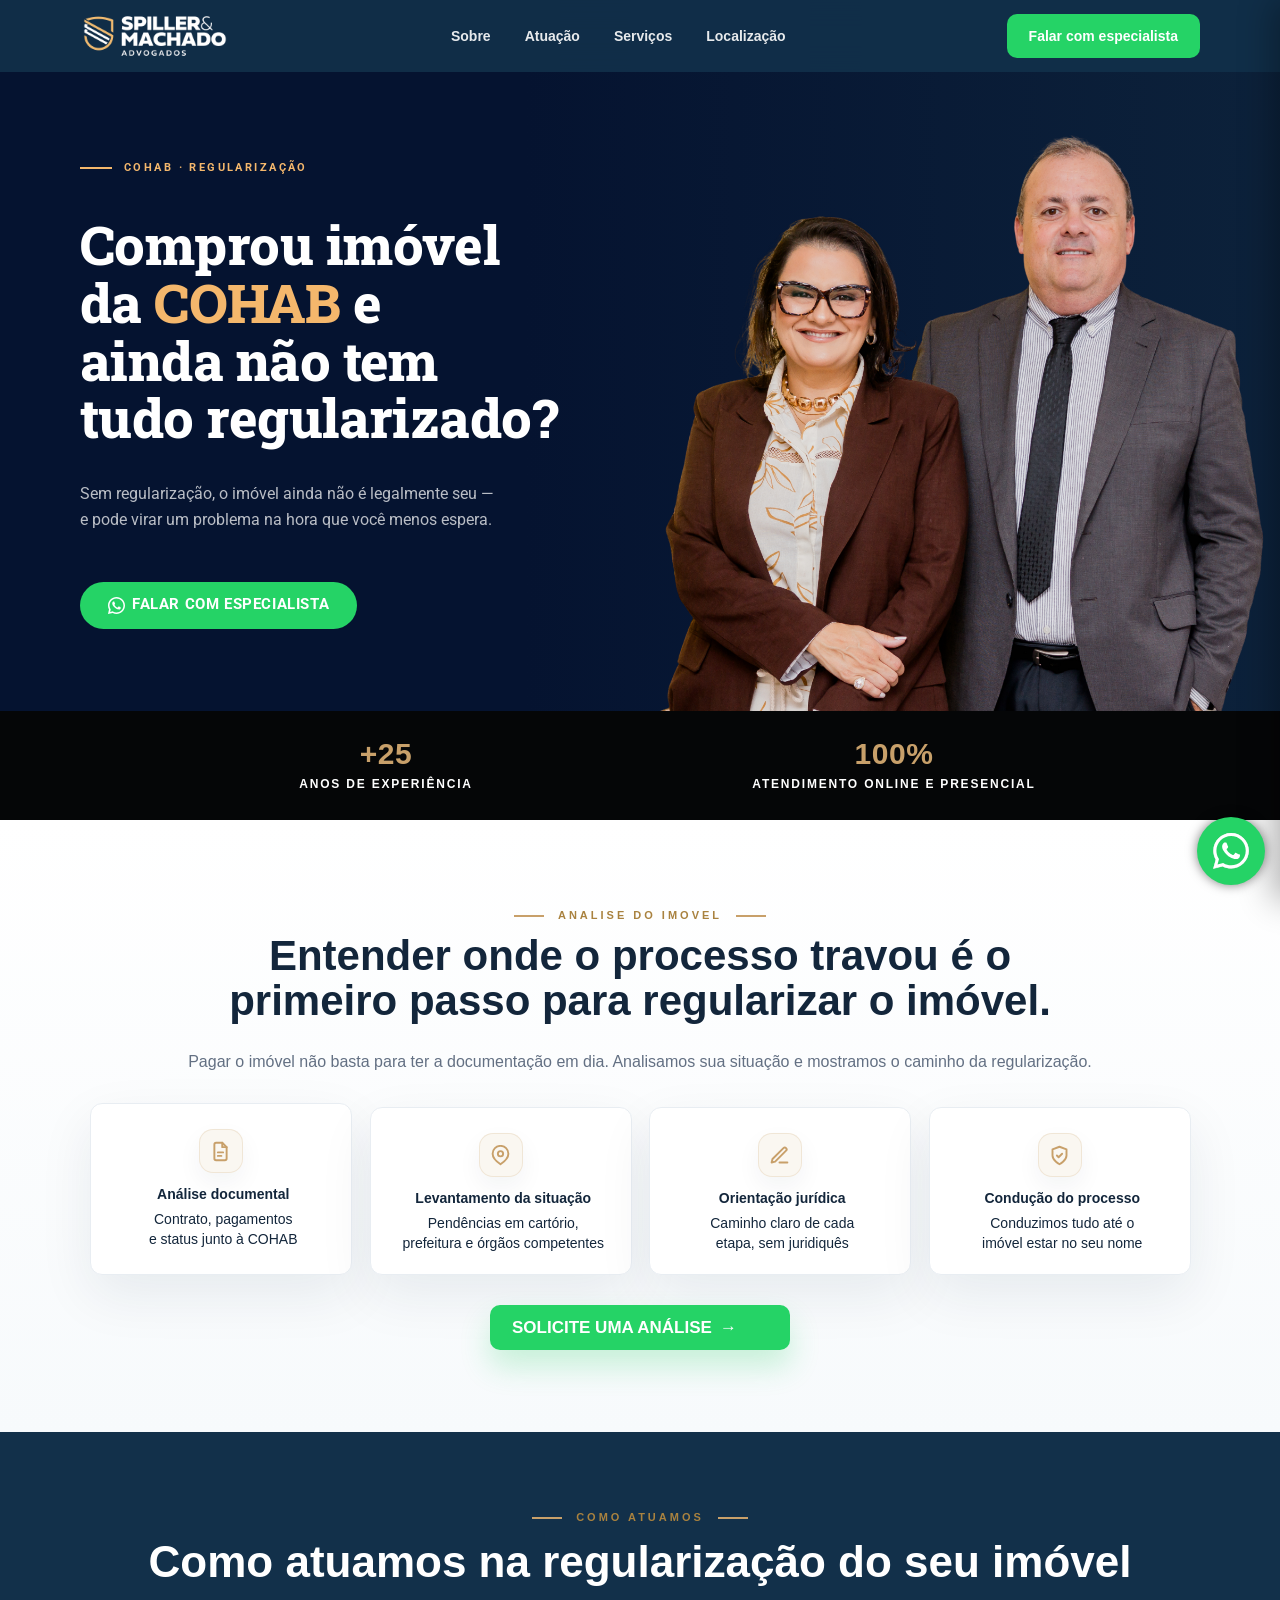
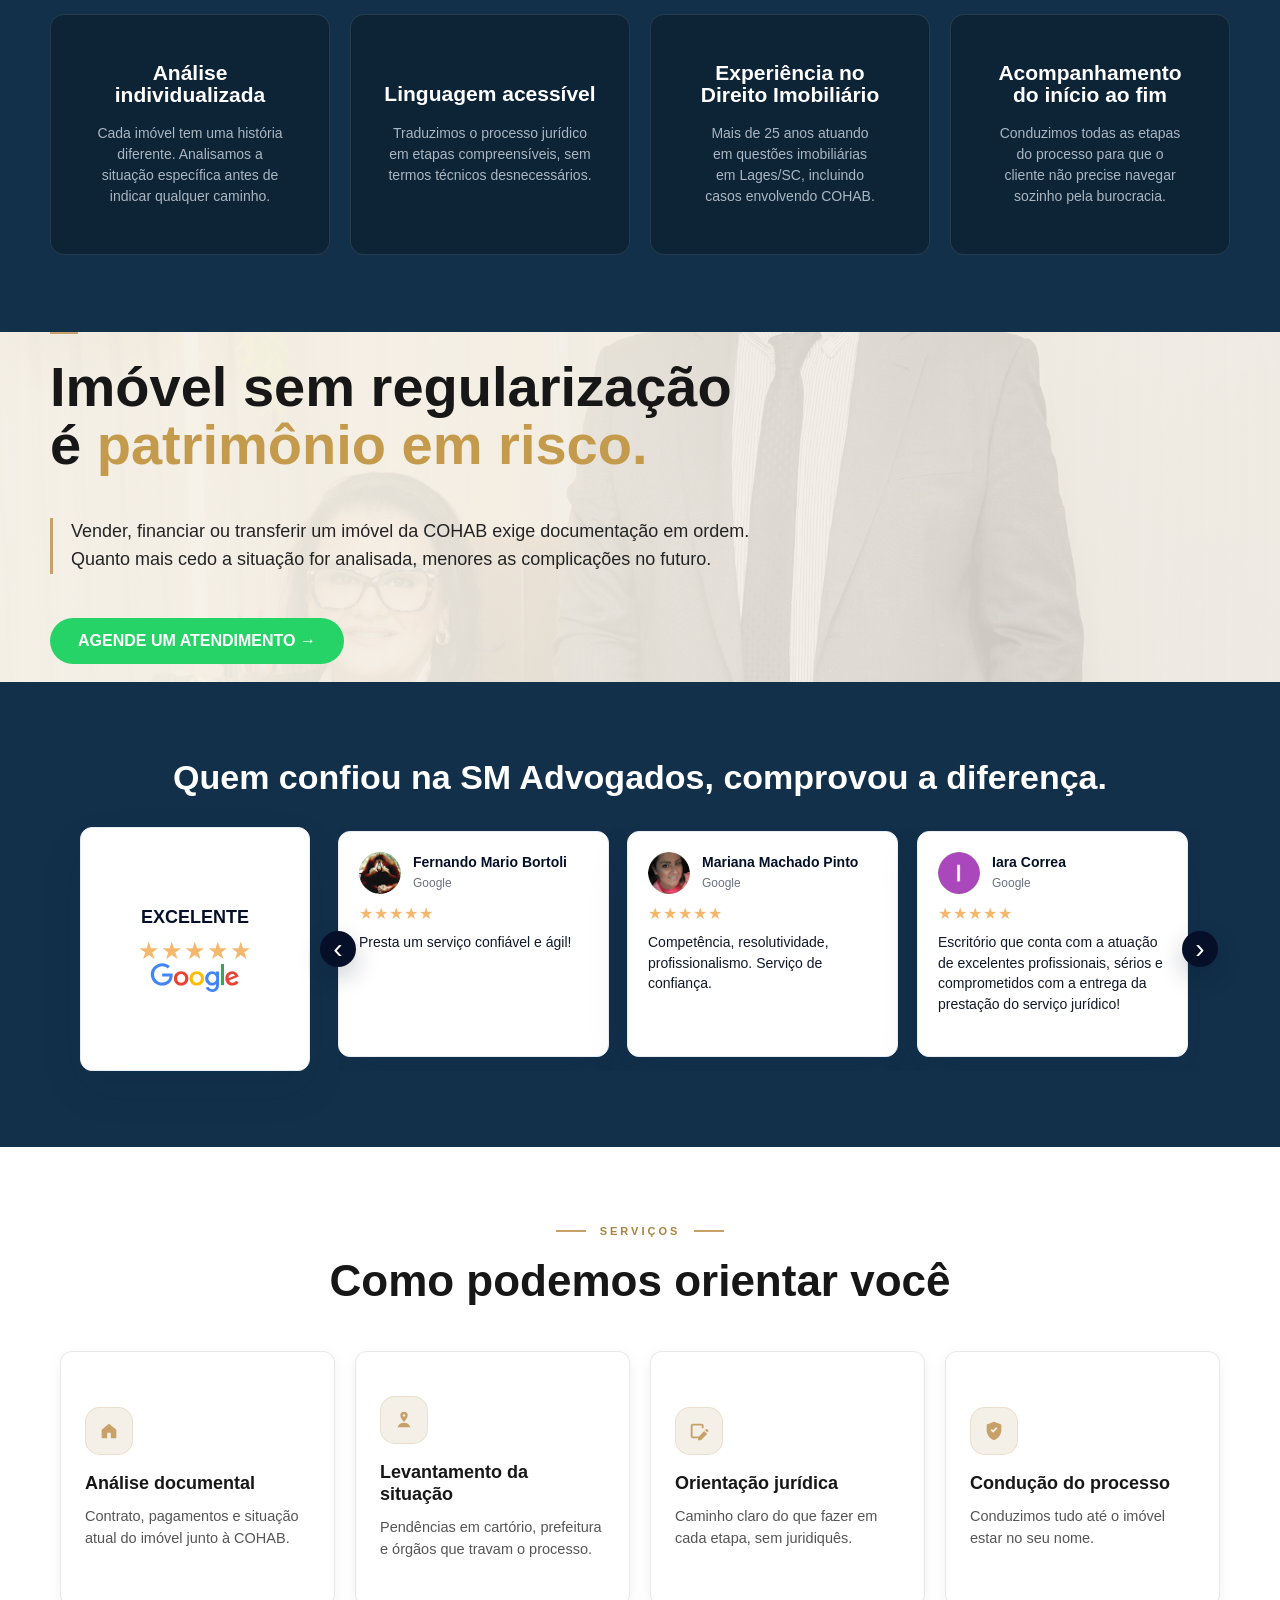
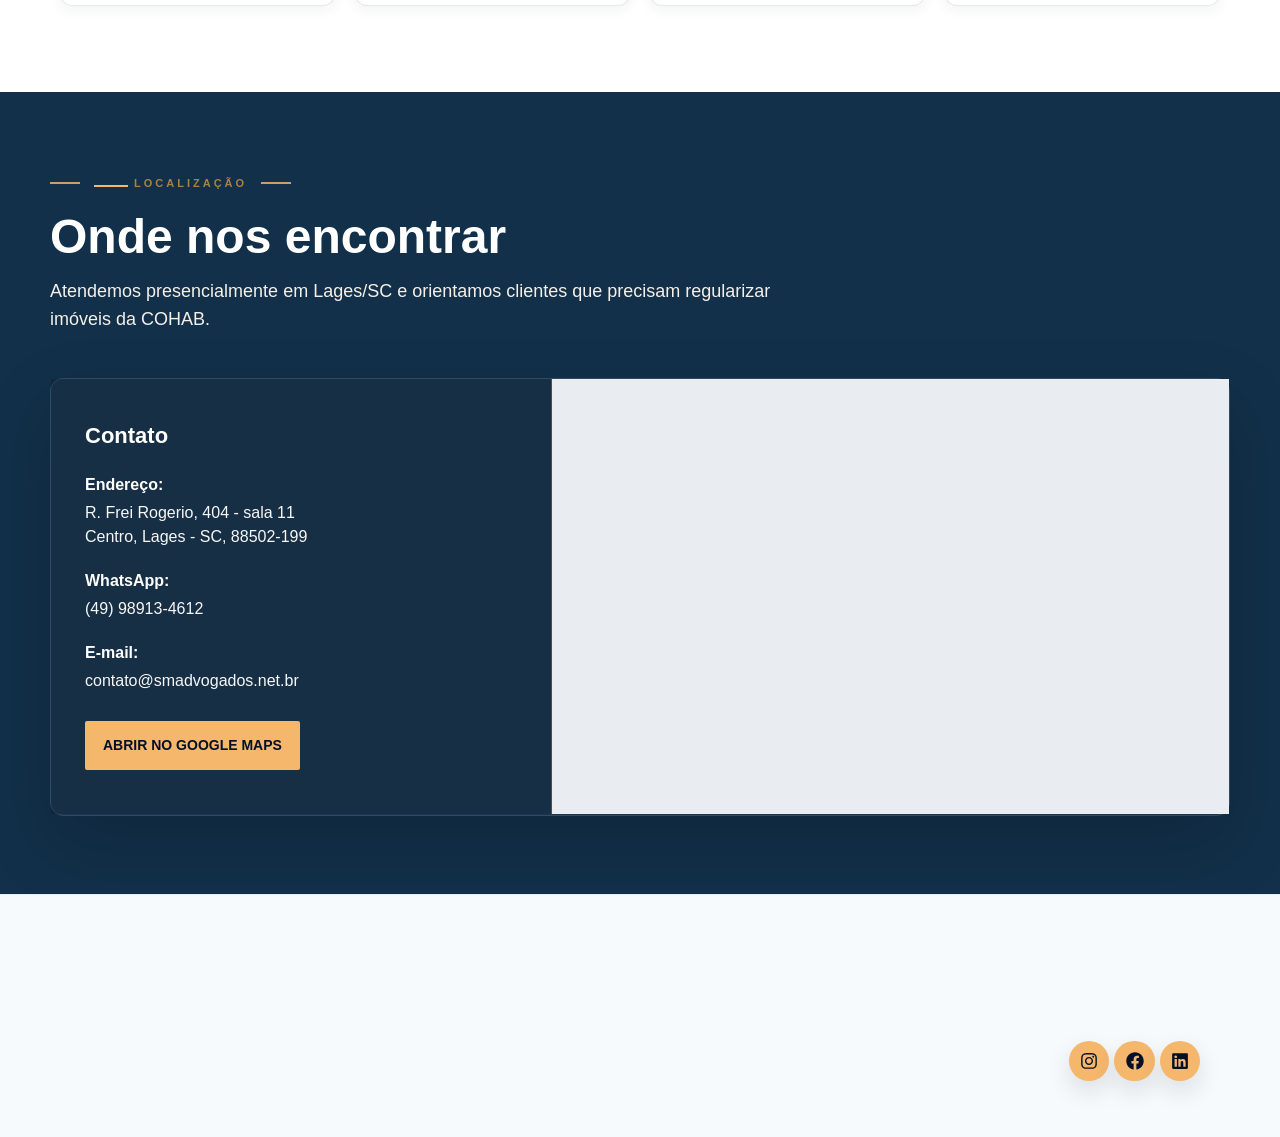
==== index.html @ 348b2fa2 "feat: logo Google oficial multicolorido SVG" ====
﻿<!DOCTYPE html>
<!-- saved from url=(0030)https://lp.smadvogados.net.br/ -->
<html lang="pt-BR"><head><meta http-equiv="Content-Type" content="text/html; charset=UTF-8"><title>Spiller &amp; Machado – Advogados</title><meta name="robots" content="max-image-preview:large"><link rel="alternate" type="application/rss+xml" title="Feed para Spiller &amp; Machado »" href="https://lp.smadvogados.net.br/feed/"><link rel="alternate" type="application/rss+xml" title="Feed de comentários para Spiller &amp; Machado »" href="https://lp.smadvogados.net.br/comments/feed/"><link rel="alternate" title="oEmbed (JSON)" type="application/json+oembed" href="https://lp.smadvogados.net.br/wp-json/oembed/1.0/embed?url=https%3A%2F%2Flp.smadvogados.net.br%2F"><link rel="alternate" title="oEmbed (XML)" type="text/xml+oembed" href="https://lp.smadvogados.net.br/wp-json/oembed/1.0/embed?url=https%3A%2F%2Flp.smadvogados.net.br%2F&amp;format=xml"><link rel="preconnect" href="https://fonts.googleapis.com"><link rel="preconnect" href="https://fonts.gstatic.com" crossorigin><link href="https://fonts.googleapis.com/css2?family=Roboto+Slab:wght@700;800&family=Roboto:wght@400;500;700&display=swap" rel="stylesheet"><link data-optimized="2" rel="stylesheet" href="./Spiller &amp; Machado – Advogados_files/79c272a21578edcb87be212ec5cf6411.css"> <script src="./Spiller &amp; Machado – Advogados_files/jquery.min.js.download" id="jquery-core-js"></script> <script data-optimized="1" src="./Spiller &amp; Machado – Advogados_files/90f82fd4cf701b19b958b03d2f4b9b0a.js.download" id="jquery-migrate-js" defer="" data-deferred="1"></script> <link rel="https://api.w.org/" href="https://lp.smadvogados.net.br/wp-json/"><link rel="alternate" title="JSON" type="application/json" href="https://lp.smadvogados.net.br/wp-json/wp/v2/pages/10"><link rel="EditURI" type="application/rsd+xml" title="RSD" href="https://lp.smadvogados.net.br/xmlrpc.php?rsd"><meta name="generator" content="WordPress 6.9.4"><link rel="canonical" href="https://lp.smadvogados.net.br/"><link rel="shortlink" href="https://lp.smadvogados.net.br/"><meta name="ti-site-data" content="eyJyIjoiMTowITc6MCEzMDowIiwibyI6Imh0dHBzOlwvXC9scC5zbWFkdm9nYWRvcy5uZXQuYnJcL3dwLWFkbWluXC9hZG1pbi1hamF4LnBocD9hY3Rpb249dGlfb25saW5lX3VzZXJzX2dvb2dsZSZhbXA7cD0lMkYmYW1wO193cG5vbmNlPTI4NDQ3YTlkZDkifQ=="><meta name="generator" content="Elementor 3.33.4; features: e_font_icon_svg, additional_custom_breakpoints; settings: css_print_method-external, google_font-enabled, font_display-swap"><link rel="icon" href="https://lp.smadvogados.net.br/wp-content/uploads/2025/07/cropped-sm-icon-32x32.webp" sizes="32x32"><link rel="icon" href="https://lp.smadvogados.net.br/wp-content/uploads/2025/07/cropped-sm-icon-192x192.webp" sizes="192x192"><link rel="apple-touch-icon" href="https://lp.smadvogados.net.br/wp-content/uploads/2025/07/cropped-sm-icon-180x180.webp"><meta name="msapplication-TileImage" content="https://lp.smadvogados.net.br/wp-content/uploads/2025/07/cropped-sm-icon-270x270.webp"><meta name="viewport" content="width=device-width, initial-scale=1.0, viewport-fit=cover"><style>.vue-notification-group{display:block;position:fixed;z-index:5000}.vue-notification-wrapper{display:block;overflow:hidden;width:100%;margin:0;padding:0}.notification-title{font-weight:600}.vue-notification-template{display:block;box-sizing:border-box;background:#fff;text-align:left}.vue-notification{display:block;box-sizing:border-box;text-align:left;font-size:12px;padding:10px;margin:0 5px 5px;color:#fff;background:#44a4fc;border-left:5px solid #187FE7}.vue-notification.warn{background:#ffb648;border-left-color:#f48a06}.vue-notification.error{background:#e54d42;border-left-color:#b82e24}.vue-notification.success{background:#68cd86;border-left-color:#42a85f}.vn-fade-enter-active,.vn-fade-leave-active,.vn-fade-move{transition:all .5s}.vn-fade-enter-from,.vn-fade-leave-to{opacity:0}
/* Checklist mobile: checks mais visiveis */
@media(max-width:767px){
  .elementor-10 .elementor-element.elementor-element-1bca0c44 .elementor-icon-list-item{
    display:grid!important;
    grid-template-columns:16px minmax(0,1fr)!important;
    column-gap:8px!important;
    align-items:start!important;
  }
  .elementor-10 .elementor-element.elementor-element-1bca0c44 .elementor-icon-list-icon{
    width:16px!important;
    min-width:16px!important;
    height:16px!important;
    display:flex!important;
    align-items:center!important;
    justify-content:center!important;
    margin-top:3px!important;
  }
  .elementor-10 .elementor-element.elementor-element-1bca0c44 .elementor-icon-list-icon svg{
    width:11px!important;
    height:11px!important;
    display:block!important;
  }
  .elementor-10 .elementor-element.elementor-element-1bca0c44 .elementor-icon-list-icon svg path{
    fill:#16a34a!important;
  }
}

/* Secao Como Atuamos: cards maiores e posicionamento como referencia */
.elementor-10 .elementor-element.elementor-element-20839d76{
  --padding-top:52px!important;
  --padding-bottom:54px!important;
  min-height:500px!important;
  display:flex!important;
  align-items:flex-start!important;
}
.elementor-10 .elementor-element.elementor-element-20839d76>.e-con-inner{
  justify-content:flex-start!important;
  gap:0!important;
}
.elementor-10 .elementor-element.elementor-element-34e93d34{
  margin-bottom:26px!important;
}
.elementor-10 .elementor-element.elementor-element-c2232fa{
  max-width:1100px!important;
  margin:0 auto!important;
  gap:20px!important;
}
.elementor-10 .elementor-element.elementor-element-471d37b8,
.elementor-10 .elementor-element.elementor-element-1da6be26,
.elementor-10 .elementor-element.elementor-element-6b20502f,
.elementor-10 .elementor-element.elementor-element-733f4a59{
  min-height:164px!important;
  padding:24px 22px!important;
  border-radius:10px!important;
}
.elementor-10 .elementor-element.elementor-element-57ac7c7e .elementor-icon-box-title,
.elementor-10 .elementor-element.elementor-element-7838a558 .elementor-icon-box-title,
.elementor-10 .elementor-element.elementor-element-6ebc96fb .elementor-icon-box-title,
.elementor-10 .elementor-element.elementor-element-afe0d2c .elementor-icon-box-title{
  font-size:20px!important;
  line-height:1.08!important;
  margin-bottom:12px!important;
}
.elementor-10 .elementor-element.elementor-element-57ac7c7e .elementor-icon-box-description,
.elementor-10 .elementor-element.elementor-element-7838a558 .elementor-icon-box-description,
.elementor-10 .elementor-element.elementor-element-6ebc96fb .elementor-icon-box-description,
.elementor-10 .elementor-element.elementor-element-afe0d2c .elementor-icon-box-description{
  font-size:13px!important;
  line-height:1.45!important;
}
@media(max-width:767px){
  .elementor-10 .elementor-element.elementor-element-20839d76{
    --padding-top:42px!important;
    --padding-bottom:46px!important;
    min-height:auto!important;
  }
  .elementor-10 .elementor-element.elementor-element-34e93d34{
    margin-bottom:20px!important;
  }
  .elementor-10 .elementor-element.elementor-element-c2232fa{
    gap:14px!important;
  }
  .elementor-10 .elementor-element.elementor-element-471d37b8,
  .elementor-10 .elementor-element.elementor-element-1da6be26,
  .elementor-10 .elementor-element.elementor-element-6b20502f,
  .elementor-10 .elementor-element.elementor-element-733f4a59{
    min-height:150px!important;
    padding:24px 20px!important;
  }
}

/* Como Atuamos: proporcao fiel a referencia */
@media(min-width:1025px){
  .elementor-10 .elementor-element.elementor-element-20839d76{
    background:#12304a!important;
    min-height:535px!important;
    height:535px!important;
    --padding-top:84px!important;
    --padding-bottom:78px!important;
    --padding-left:20px!important;
    --padding-right:20px!important;
    display:flex!important;
    align-items:flex-start!important;
    justify-content:center!important;
    overflow:hidden!important;
  }
  .elementor-10 .elementor-element.elementor-element-20839d76>.e-con-inner{
    width:100%!important;
    max-width:1180px!important;
    height:auto!important;
    margin:0 auto!important;
    padding:0!important;
    display:flex!important;
    flex-direction:column!important;
    align-items:stretch!important;
    justify-content:flex-start!important;
    gap:0!important;
  }
  .elementor-10 .elementor-element.elementor-element-34e93d34{
    width:100%!important;
    margin:0 0 42px!important;
    padding:0!important;
    text-align:left!important;
  }
  .elementor-10 .elementor-element.elementor-element-34e93d34:before{
    content:""!important;
    display:none!important;
  }
  .elementor-10 .elementor-element.elementor-element-34e93d34 .elementor-heading-title:before{
    content:"";
    display:inline-block;
    width:28px;
    height:2px;
    margin:0 12px 4px 0;
    background:#c8a06a;
  }
  .elementor-10 .elementor-element.elementor-element-34e93d34 .elementor-heading-title:after{
    content:"COMO ATUAMOS";
    display:block;
    color:#c8a06a;
    font-size:11px;
    line-height:1;
    font-weight:900;
    letter-spacing:3px;
    text-transform:uppercase;
    margin:-74px 0 31px 40px;
  }
  .elementor-10 .elementor-element.elementor-element-34e93d34 .elementor-heading-title{
    color:#fff!important;
    font-size:44px!important;
    line-height:1.04!important;
    font-weight:900!important;
    letter-spacing:0!important;
    text-align:left!important;
    max-width:100%!important;
    margin:0!important;
    padding-top:39px!important;
  }
  .elementor-10 .elementor-element.elementor-element-2f20cb99,
  .elementor-10 .elementor-element.elementor-element-3851909c{
    width:100%!important;
    max-width:100%!important;
    margin:0!important;
    padding:0!important;
    display:block!important;
  }
  .elementor-10 .elementor-element.elementor-element-6263e608{
    display:none!important;
  }
  .elementor-10 .elementor-element.elementor-element-c2232fa{
    width:100%!important;
    max-width:1180px!important;
    margin:0!important;
    padding:0!important;
    display:grid!important;
    grid-template-columns:repeat(4,1fr)!important;
    gap:20px!important;
    align-items:stretch!important;
  }
  .elementor-10 .elementor-element.elementor-element-471d37b8,
  .elementor-10 .elementor-element.elementor-element-1da6be26,
  .elementor-10 .elementor-element.elementor-element-6b20502f,
  .elementor-10 .elementor-element.elementor-element-733f4a59{
    width:100%!important;
    min-height:241px!important;
    height:241px!important;
    padding:38px 28px!important;
    background:rgba(6,16,26,.38)!important;
    border:1px solid rgba(255,255,255,.11)!important;
    border-radius:14px!important;
    box-shadow:none!important;
    display:flex!important;
    align-items:center!important;
    justify-content:center!important;
    transition:border-color .22s ease, box-shadow .22s ease, transform .22s ease!important;
  }
  .elementor-10 .elementor-element.elementor-element-471d37b8:hover,
  .elementor-10 .elementor-element.elementor-element-1da6be26:hover,
  .elementor-10 .elementor-element.elementor-element-6b20502f:hover,
  .elementor-10 .elementor-element.elementor-element-733f4a59:hover{
    border-color:rgba(200,160,106,.72)!important;
    box-shadow:0 0 0 1px rgba(200,160,106,.22),0 22px 50px rgba(0,0,0,.18)!important;
    transform:translateY(-2px)!important;
  }
  .elementor-10 .elementor-element.elementor-element-57ac7c7e,
  .elementor-10 .elementor-element.elementor-element-7838a558,
  .elementor-10 .elementor-element.elementor-element-6ebc96fb,
  .elementor-10 .elementor-element.elementor-element-afe0d2c,
  .elementor-10 .elementor-element.elementor-element-57ac7c7e .elementor-widget-container,
  .elementor-10 .elementor-element.elementor-element-7838a558 .elementor-widget-container,
  .elementor-10 .elementor-element.elementor-element-6ebc96fb .elementor-widget-container,
  .elementor-10 .elementor-element.elementor-element-afe0d2c .elementor-widget-container,
  .elementor-10 .elementor-element.elementor-element-57ac7c7e .elementor-icon-box-wrapper,
  .elementor-10 .elementor-element.elementor-element-7838a558 .elementor-icon-box-wrapper,
  .elementor-10 .elementor-element.elementor-element-6ebc96fb .elementor-icon-box-wrapper,
  .elementor-10 .elementor-element.elementor-element-afe0d2c .elementor-icon-box-wrapper{
    height:100%!important;
    width:100%!important;
  }
  .elementor-10 .elementor-element.elementor-element-57ac7c7e .elementor-icon-box-content,
  .elementor-10 .elementor-element.elementor-element-7838a558 .elementor-icon-box-content,
  .elementor-10 .elementor-element.elementor-element-6ebc96fb .elementor-icon-box-content,
  .elementor-10 .elementor-element.elementor-element-afe0d2c .elementor-icon-box-content{
    height:100%!important;
    display:flex!important;
    flex-direction:column!important;
    justify-content:center!important;
    text-align:center!important;
  }
  .elementor-10 .elementor-element.elementor-element-57ac7c7e .elementor-icon-box-title,
  .elementor-10 .elementor-element.elementor-element-7838a558 .elementor-icon-box-title,
  .elementor-10 .elementor-element.elementor-element-6ebc96fb .elementor-icon-box-title,
  .elementor-10 .elementor-element.elementor-element-afe0d2c .elementor-icon-box-title{
    color:#fff!important;
    font-size:21px!important;
    line-height:1.06!important;
    font-weight:900!important;
    margin:0 0 17px!important;
  }
  .elementor-10 .elementor-element.elementor-element-57ac7c7e .elementor-icon-box-description,
  .elementor-10 .elementor-element.elementor-element-7838a558 .elementor-icon-box-description,
  .elementor-10 .elementor-element.elementor-element-6ebc96fb .elementor-icon-box-description,
  .elementor-10 .elementor-element.elementor-element-afe0d2c .elementor-icon-box-description{
    color:rgba(232,240,248,.72)!important;
    font-size:14px!important;
    line-height:1.5!important;
    margin:0!important;
  }
}
@media(max-width:1024px){
  .elementor-10 .elementor-element.elementor-element-20839d76{
    background:#12304a!important;
  }
  .elementor-10 .elementor-element.elementor-element-34e93d34 .elementor-heading-title{
    color:#fff!important;
  }
  .elementor-10 .elementor-element.elementor-element-471d37b8,
  .elementor-10 .elementor-element.elementor-element-1da6be26,
  .elementor-10 .elementor-element.elementor-element-6b20502f,
  .elementor-10 .elementor-element.elementor-element-733f4a59{
    background:rgba(255,255,255,.96)!important;
  }
}

/* Como Atuamos: bloco centralizado e cards escuros em todas as versoes */
.elementor-10 .elementor-element.elementor-element-20839d76{
  background:#12304a!important;
  display:flex!important;
  align-items:center!important;
  justify-content:center!important;
}
.elementor-10 .elementor-element.elementor-element-20839d76>.e-con-inner{
  align-items:center!important;
  justify-content:center!important;
  text-align:center!important;
}
.elementor-10 .elementor-element.elementor-element-34e93d34{
  width:100%!important;
  max-width:1180px!important;
  margin-left:auto!important;
  margin-right:auto!important;
  text-align:center!important;
}
.elementor-10 .elementor-element.elementor-element-34e93d34:before{
  content:"COMO ATUAMOS"!important;
  display:block!important;
  color:#c8a06a!important;
  font-size:11px!important;
  line-height:1!important;
  font-weight:900!important;
  letter-spacing:3px!important;
  text-transform:uppercase!important;
  text-align:center!important;
  margin:0 0 16px!important;
}
.elementor-10 .elementor-element.elementor-element-34e93d34 .elementor-heading-title{
  color:#fff!important;
  text-align:center!important;
  margin:0 auto!important;
  padding-top:0!important;
}
.elementor-10 .elementor-element.elementor-element-34e93d34 .elementor-heading-title:before,
.elementor-10 .elementor-element.elementor-element-34e93d34 .elementor-heading-title:after{
  content:none!important;
  display:none!important;
}
.elementor-10 .elementor-element.elementor-element-c2232fa{
  margin-left:auto!important;
  margin-right:auto!important;
  justify-content:center!important;
}
.elementor-10 .elementor-element.elementor-element-471d37b8,
.elementor-10 .elementor-element.elementor-element-1da6be26,
.elementor-10 .elementor-element.elementor-element-6b20502f,
.elementor-10 .elementor-element.elementor-element-733f4a59{
  background:rgba(6,16,26,.38)!important;
  border:1px solid rgba(255,255,255,.11)!important;
  box-shadow:none!important;
}
.elementor-10 .elementor-element.elementor-element-57ac7c7e .elementor-icon-box-title,
.elementor-10 .elementor-element.elementor-element-7838a558 .elementor-icon-box-title,
.elementor-10 .elementor-element.elementor-element-6ebc96fb .elementor-icon-box-title,
.elementor-10 .elementor-element.elementor-element-afe0d2c .elementor-icon-box-title{
  color:#fff!important;
}
.elementor-10 .elementor-element.elementor-element-57ac7c7e .elementor-icon-box-description,
.elementor-10 .elementor-element.elementor-element-7838a558 .elementor-icon-box-description,
.elementor-10 .elementor-element.elementor-element-6ebc96fb .elementor-icon-box-description,
.elementor-10 .elementor-element.elementor-element-afe0d2c .elementor-icon-box-description{
  color:rgba(232,240,248,.72)!important;
}
@media(min-width:1025px){
  .elementor-10 .elementor-element.elementor-element-20839d76{
    height:535px!important;
    min-height:535px!important;
    --padding-top:0!important;
    --padding-bottom:0!important;
  }
  .elementor-10 .elementor-element.elementor-element-34e93d34{
    margin-bottom:30px!important;
  }
}
@media(max-width:1024px){
  .elementor-10 .elementor-element.elementor-element-20839d76{
    --padding-top:54px!important;
    --padding-bottom:58px!important;
  }
  .elementor-10 .elementor-element.elementor-element-34e93d34{
    margin-bottom:24px!important;
  }
  .elementor-10 .elementor-element.elementor-element-471d37b8,
  .elementor-10 .elementor-element.elementor-element-1da6be26,
  .elementor-10 .elementor-element.elementor-element-6b20502f,
  .elementor-10 .elementor-element.elementor-element-733f4a59{
    background:rgba(6,16,26,.38)!important;
    border:1px solid rgba(255,255,255,.11)!important;
  }
}
@media(max-width:767px){
  .elementor-10 .elementor-element.elementor-element-20839d76{
    --padding-top:44px!important;
    --padding-bottom:48px!important;
  }
  .elementor-10 .elementor-element.elementor-element-34e93d34 .elementor-heading-title{
    font-size:27px!important;
    line-height:1.12!important;
  }
}

/* Como Atuamos: centralizacao vertical real do grupo */
@media(min-width:1025px){
  .elementor-10 .elementor-element.elementor-element-20839d76{
    height:535px!important;
    min-height:535px!important;
    --padding-top:0!important;
    --padding-bottom:0!important;
    padding-top:0!important;
    padding-bottom:0!important;
    display:flex!important;
    align-items:center!important;
    justify-content:center!important;
  }
  .elementor-10 .elementor-element.elementor-element-20839d76>.e-con-inner{
    height:100%!important;
    min-height:535px!important;
    display:flex!important;
    flex-direction:column!important;
    align-items:center!important;
    justify-content:center!important;
    gap:0!important;
    padding-top:0!important;
    padding-bottom:0!important;
    margin-top:0!important;
    margin-bottom:0!important;
  }
  .elementor-10 .elementor-element.elementor-element-34e93d34{
    margin:0 0 30px!important;
    padding:0!important;
    position:static!important;
    transform:none!important;
  }
  .elementor-10 .elementor-element.elementor-element-34e93d34:before{
    content:"COMO ATUAMOS"!important;
    display:block!important;
    margin:0 0 16px!important;
  }
  .elementor-10 .elementor-element.elementor-element-34e93d34 .elementor-heading-title{
    padding:0!important;
    margin:0!important;
    transform:none!important;
    position:static!important;
  }
  .elementor-10 .elementor-element.elementor-element-c2232fa{
    margin:0 auto!important;
    transform:none!important;
  }
}

/* Como Atuamos: descer grupo dentro da faixa azul */
@media(min-width:1025px){
  .elementor-10 .elementor-element.elementor-element-20839d76>.e-con-inner{
    transform:translateY(72px)!important;
  }
}
@media(max-width:1024px){
  .elementor-10 .elementor-element.elementor-element-20839d76>.e-con-inner{
    transform:none!important;
  }
}

/* Como Atuamos: reduzir somente o fundo azul inferior no desktop */
@media(min-width:1025px){
  .elementor-10 .elementor-element.elementor-element-20839d76{
    height:425px!important;
    min-height:425px!important;
  }
}

/* Como Atuamos: reposicionar conjunto sem alterar proporcoes */
@media(min-width:1025px){
  .elementor-10 .elementor-element.elementor-element-20839d76{
    height:425px!important;
    min-height:425px!important;
    overflow:hidden!important;
    display:flex!important;
    align-items:center!important;
    justify-content:center!important;
  }
  .elementor-10 .elementor-element.elementor-element-20839d76>.e-con-inner{
    height:auto!important;
    min-height:0!important;
    justify-content:center!important;
    transform:translateY(22px)!important;
  }
}

/* Como Atuamos: corrigir corte e descer conjunto inteiro */
@media(min-width:1025px){
  .elementor-10 .elementor-element.elementor-element-20839d76{
    height:500px!important;
    min-height:500px!important;
    --padding-top:0!important;
    --padding-bottom:0!important;
    padding-top:0!important;
    padding-bottom:0!important;
    overflow:visible!important;
    display:flex!important;
    align-items:flex-start!important;
    justify-content:center!important;
  }
  .elementor-10 .elementor-element.elementor-element-20839d76>.e-con-inner{
    height:auto!important;
    min-height:0!important;
    margin:0 auto!important;
    padding:0!important;
    display:flex!important;
    flex-direction:column!important;
    align-items:center!important;
    justify-content:flex-start!important;
    gap:0!important;
    transform:translateY(72px)!important;
  }
  .elementor-10 .elementor-element.elementor-element-34e93d34{
    margin:0 0 30px!important;
    padding:0!important;
    transform:none!important;
  }
  .elementor-10 .elementor-element.elementor-element-c2232fa{
    margin:0 auto!important;
    transform:none!important;
  }
}

/* CTA patrimonio em risco: fundo preto e copy centralizada */
.elementor-10 .elementor-element.elementor-element-42f7fbc9{
  background:#050607!important;
  background-image:none!important;
  --padding-top:64px!important;
  --padding-bottom:64px!important;
  --padding-left:20px!important;
  --padding-right:20px!important;
}
.elementor-10 .elementor-element.elementor-element-42f7fbc9>.e-con-inner{
  max-width:900px!important;
  margin:0 auto!important;
  padding:0!important;
  background:transparent!important;
  border:0!important;
  border-radius:0!important;
  box-shadow:none!important;
  display:flex!important;
  flex-direction:column!important;
  align-items:center!important;
  justify-content:center!important;
  text-align:center!important;
}
.elementor-10 .elementor-element.elementor-element-60c4c3ed,
.elementor-10 .elementor-element.elementor-element-34c5644a,
.elementor-10 .elementor-element.elementor-element-12ecc9da{
  width:100%!important;
  max-width:900px!important;
  margin-left:auto!important;
  margin-right:auto!important;
  text-align:center!important;
}
.elementor-10 .elementor-element.elementor-element-60c4c3ed .elementor-heading-title{
  color:#fff!important;
  text-align:center!important;
  margin:0 auto!important;
  max-width:760px!important;
}
.elementor-10 .elementor-element.elementor-element-34c5644a{
  color:rgba(255,255,255,.82)!important;
  text-align:center!important;
  max-width:820px!important;
  margin-top:18px!important;
}
.elementor-10 .elementor-element.elementor-element-12ecc9da{
  margin-top:22px!important;
}
@media(max-width:767px){
  .elementor-10 .elementor-element.elementor-element-42f7fbc9{
    --padding-top:48px!important;
    --padding-bottom:50px!important;
  }
}

/* CTA patrimonio em risco: remover dourado do background do Elementor */
.elementor-10 .elementor-element.elementor-element-42f7fbc9,
.elementor-10 .elementor-element.elementor-element-42f7fbc9:not(.elementor-motion-effects-element-type-background),
.elementor-10 .elementor-element.elementor-element-42f7fbc9>.elementor-motion-effects-container>.elementor-motion-effects-layer,
.elementor-10 .elementor-element.elementor-element-42f7fbc9::before,
.elementor-10 .elementor-element.elementor-element-42f7fbc9::after{
  background:#050607!important;
  background-color:#050607!important;
  background-image:none!important;
}
.elementor-10 .elementor-element.elementor-element-42f7fbc9 .elementor-background-overlay{
  background:#050607!important;
  background-color:#050607!important;
  background-image:none!important;
  opacity:1!important;
}

/* CTA patrimonio em risco: modelo claro com imagem de fundo */
.elementor-10 .elementor-element.elementor-element-42f7fbc9,
.elementor-10 .elementor-element.elementor-element-42f7fbc9:not(.elementor-motion-effects-element-type-background),
.elementor-10 .elementor-element.elementor-element-42f7fbc9>.elementor-motion-effects-container>.elementor-motion-effects-layer{
  position:relative!important;
  overflow:hidden!important;
  background:
    linear-gradient(90deg,rgba(246,242,233,.96) 0%,rgba(246,242,233,.90) 48%,rgba(246,242,233,.78) 100%),
    url('./Spiller & Machado – Advogados_files/ss-2.jpg') center 43%/cover no-repeat!important;
  background-color:#f6f2e9!important;
  --padding-top:86px!important;
  --padding-bottom:82px!important;
  --padding-left:20px!important;
  --padding-right:20px!important;
}
.elementor-10 .elementor-element.elementor-element-42f7fbc9::before,
.elementor-10 .elementor-element.elementor-element-42f7fbc9::after,
.elementor-10 .elementor-element.elementor-element-42f7fbc9 .elementor-background-overlay{
  content:""!important;
  display:none!important;
  background:transparent!important;
  opacity:0!important;
}
.elementor-10 .elementor-element.elementor-element-42f7fbc9>.e-con-inner{
  max-width:1180px!important;
  margin:0 auto!important;
  padding:0!important;
  background:transparent!important;
  border:0!important;
  border-radius:0!important;
  box-shadow:none!important;
  display:flex!important;
  flex-direction:column!important;
  align-items:flex-start!important;
  justify-content:center!important;
  text-align:left!important;
}
.elementor-10 .elementor-element.elementor-element-60c4c3ed,
.elementor-10 .elementor-element.elementor-element-34c5644a,
.elementor-10 .elementor-element.elementor-element-12ecc9da{
  width:100%!important;
  max-width:720px!important;
  margin-left:0!important;
  margin-right:0!important;
  text-align:left!important;
}
.elementor-10 .elementor-element.elementor-element-60c4c3ed:before{
  content:"";
  display:inline-block;
  width:28px;
  height:2px;
  margin:0 12px 4px 0;
  background:#c8a06a;
}
.elementor-10 .elementor-element.elementor-element-60c4c3ed:after{
  content:"DIREITO IMOBILIÁRIO";
  display:inline-block;
  color:#a9823f;
  font-size:11px;
  line-height:1;
  font-weight:900;
  letter-spacing:3px;
  text-transform:uppercase;
  margin-bottom:24px;
}
.elementor-10 .elementor-element.elementor-element-60c4c3ed .elementor-heading-title{
  color:#171717!important;
  text-align:left!important;
  margin:0!important;
  max-width:720px!important;
  font-size:56px!important;
  line-height:1.04!important;
  font-weight:900!important;
  letter-spacing:0!important;
}
.elementor-10 .elementor-element.elementor-element-60c4c3ed .elementor-heading-title strong{
  color:#c49b4c!important;
  font-weight:900!important;
}
.elementor-10 .elementor-element.elementor-element-34c5644a{
  color:#242424!important;
  text-align:left!important;
  max-width:760px!important;
  margin-top:24px!important;
  padding-left:18px!important;
  border-left:3px solid #c8a06a!important;
  font-size:18px!important;
  line-height:1.55!important;
}
.elementor-10 .elementor-element.elementor-element-12ecc9da{
  margin-top:28px!important;
  text-align:left!important;
}
.elementor-10 .elementor-element.elementor-element-12ecc9da .elementor-button{
  background:#25d366!important;
  color:#fff!important;
  border-radius:999px!important;
  padding:15px 28px!important;
  min-width:0!important;
  width:auto!important;
  font-weight:900!important;
  box-shadow:none!important;
}
.elementor-10 .elementor-element.elementor-element-12ecc9da .elementor-button-text:after{
  content:"  →";
}
@media(max-width:767px){
  .elementor-10 .elementor-element.elementor-element-42f7fbc9,
  .elementor-10 .elementor-element.elementor-element-42f7fbc9:not(.elementor-motion-effects-element-type-background){
    background:
      linear-gradient(180deg,rgba(246,242,233,.96) 0%,rgba(246,242,233,.91) 100%),
      url('./Spiller & Machado – Advogados_files/ss-2.jpg') center center/cover no-repeat!important;
    --padding-top:56px!important;
    --padding-bottom:58px!important;
  }
  .elementor-10 .elementor-element.elementor-element-60c4c3ed .elementor-heading-title{
    font-size:34px!important;
    line-height:1.08!important;
  }
  .elementor-10 .elementor-element.elementor-element-34c5644a{
    font-size:15px!important;
    line-height:1.55!important;
  }
  .elementor-10 .elementor-element.elementor-element-12ecc9da .elementor-button{
    width:auto!important;
  }
}

/* CTA claro: alinhar botao a esquerda e afastar da borda */
.elementor-10 .elementor-element.elementor-element-12ecc9da,
.elementor-10 .elementor-element.elementor-element-12ecc9da .elementor-widget-container{
  text-align:left!important;
  align-self:flex-start!important;
  justify-content:flex-start!important;
}
.elementor-10 .elementor-element.elementor-element-12ecc9da{
  margin-top:24px!important;
  margin-left:0!important;
  margin-right:auto!important;
  margin-bottom:18px!important;
}
.elementor-10 .elementor-element.elementor-element-12ecc9da .elementor-button-wrapper{
  text-align:left!important;
  justify-content:flex-start!important;
  display:flex!important;
}
@media(max-width:767px){
  .elementor-10 .elementor-element.elementor-element-12ecc9da{
    margin-top:22px!important;
    margin-bottom:10px!important;
  }
}

/* CTA claro: remover label Direito Imobiliario */
.elementor-10 .elementor-element.elementor-element-60c4c3ed:before,
.elementor-10 .elementor-element.elementor-element-60c4c3ed:after{
  content:none!important;
  display:none!important;
}

/* CTA claro: manter apenas a linha da label, sem escrita */
.elementor-10 .elementor-element.elementor-element-60c4c3ed:before{
  content:""!important;
  display:block!important;
  width:28px!important;
  height:2px!important;
  background:#c8a06a!important;
  margin:0 0 24px!important;
}
.elementor-10 .elementor-element.elementor-element-60c4c3ed:after{
  content:none!important;
  display:none!important;
}

/* Avaliacoes: fundo azul */
.sm-reviews-section{
  background:#12304a!important;
}
.sm-reviews-section h2{
  color:#fff!important;
}
.sm-reviews-summary,
.sm-review-card{
  background:#fff!important;
}

/* Faixa preta abaixo da hero */
.sm-hero-stats{
  width:100%;
  background:#050607;
  padding:28px 20px;
  margin:0;
}
.sm-hero-stats__inner{
  max-width:980px;
  margin:0 auto;
  display:grid;
  grid-template-columns:repeat(2,minmax(0,1fr));
  gap:36px;
  align-items:center;
  justify-items:center;
  text-align:center;
}
.sm-hero-stat strong{
  display:block;
  color:#c8a06a;
  font-size:30px;
  line-height:1;
  font-weight:900;
  letter-spacing:.02em;
}
.sm-hero-stat span{
  display:block;
  color:#fff;
  font-size:12px;
  line-height:1.25;
  font-weight:900;
  letter-spacing:1.8px;
  text-transform:uppercase;
  margin-top:8px;
}
@media(max-width:767px){
  .sm-hero-stats{padding:22px 18px;}
  .sm-hero-stats__inner{gap:18px;}
  .sm-hero-stat strong{font-size:25px;}
  .sm-hero-stat span{font-size:10px;letter-spacing:1.2px;}
}

/* Secao Analise: copy horizontal, cards abaixo e botao no final */
@media(min-width:1025px){
  .elementor-10 .elementor-element.elementor-element-7d0e0481{
    --padding-top:82px!important;
    --padding-bottom:82px!important;
  }
  .elementor-10 .elementor-element.elementor-element-7d0e0481>.e-con-inner{
    max-width:1120px!important;
    align-items:stretch!important;
    gap:0!important;
  }
  .elementor-10 .elementor-element.elementor-element-4223f964{
    display:flex!important;
    flex-direction:column!important;
    align-items:stretch!important;
    gap:0!important;
    width:100%!important;
    max-width:100%!important;
  }
  .elementor-10 .elementor-element.elementor-element-3ea7e81,
  .elementor-10 .elementor-element.elementor-element-2cce1dcd,
  .elementor-10 .elementor-element.elementor-element-1bca0c44,
  .elementor-10 .elementor-element.elementor-element-38c844ac{
    grid-column:auto!important;
    grid-row:auto!important;
    width:100%!important;
    max-width:100%!important;
  }
  .elementor-10 .elementor-element.elementor-element-3ea7e81{
    margin:0 0 24px!important;
  }
  .elementor-10 .elementor-element.elementor-element-3ea7e81:before{
    margin-bottom:12px!important;
  }
  .elementor-10 .elementor-element.elementor-element-3ea7e81 .elementor-heading-title{
    max-width:1060px!important;
    font-size:42px!important;
    line-height:1.08!important;
  }
  .elementor-10 .elementor-element.elementor-element-2cce1dcd{
    max-width:1040px!important;
    margin:0 0 34px!important;
    font-size:16px!important;
    line-height:1.72!important;
  }
  .elementor-10 .elementor-element.elementor-element-1bca0c44{
    background:transparent!important;
    border:0!important;
    border-radius:0!important;
    box-shadow:none!important;
    padding:0!important;
    margin:0 0 30px!important;
  }
  .elementor-10 .elementor-element.elementor-element-1bca0c44 .elementor-icon-list-items{
    display:grid!important;
    grid-template-columns:repeat(4,minmax(0,1fr))!important;
    gap:18px!important;
  }
  .elementor-10 .elementor-element.elementor-element-1bca0c44 .elementor-icon-list-item{
    min-height:190px!important;
    padding:24px 22px!important;
    border:1px solid var(--cohab-line)!important;
    border-radius:12px!important;
    background:#fff!important;
    box-shadow:0 20px 54px rgba(15,39,63,.08)!important;
    display:grid!important;
    grid-template-columns:18px minmax(0,1fr)!important;
    column-gap:10px!important;
    align-items:start!important;
  }
  .elementor-10 .elementor-element.elementor-element-1bca0c44 .elementor-icon-list-item:last-child{
    border-bottom:1px solid var(--cohab-line)!important;
    padding-bottom:24px!important;
  }
  .elementor-10 .elementor-element.elementor-element-1bca0c44 .elementor-icon-list-icon{
    width:18px!important;
    min-width:18px!important;
    margin-top:2px!important;
  }
  .elementor-10 .elementor-element.elementor-element-1bca0c44 .elementor-icon-list-icon svg{
    width:13px!important;
    height:13px!important;
  }
  .elementor-10 .elementor-element.elementor-element-1bca0c44 .elementor-icon-list-text{
    font-size:14px!important;
    line-height:1.48!important;
  }
  .elementor-10 .elementor-element.elementor-element-38c844ac{
    margin:0!important;
    text-align:center!important;
  }
  .elementor-10 .elementor-element.elementor-element-38c844ac .elementor-button-wrapper{
    display:flex!important;
    justify-content:center!important;
  }
  .elementor-10 .elementor-element.elementor-element-38c844ac .elementor-button{
    width:auto!important;
    min-width:300px!important;
  }
}
@media(max-width:1024px){
  .elementor-10 .elementor-element.elementor-element-1bca0c44{
    background:transparent!important;
    border:0!important;
    box-shadow:none!important;
    padding:0!important;
  }
  .elementor-10 .elementor-element.elementor-element-1bca0c44 .elementor-icon-list-items{
    display:grid!important;
    grid-template-columns:1fr!important;
    gap:12px!important;
  }
  .elementor-10 .elementor-element.elementor-element-1bca0c44 .elementor-icon-list-item{
    background:#fff!important;
    border:1px solid var(--cohab-line)!important;
    border-radius:10px!important;
    box-shadow:0 14px 36px rgba(15,39,63,.08)!important;
    padding:18px!important;
  }
}

/* Secao Analise: cards um pouco menores na vertical */
@media(min-width:1025px){
  .elementor-10 .elementor-element.elementor-element-1bca0c44 .elementor-icon-list-item{
    min-height:160px!important;
    padding:20px 20px!important;
  }
  .elementor-10 .elementor-element.elementor-element-1bca0c44 .elementor-icon-list-item:last-child{
    padding-bottom:20px!important;
  }
  .elementor-10 .elementor-element.elementor-element-2cce1dcd{
    margin-bottom:28px!important;
  }
}

/* Secao Analise: copy com a mesma largura horizontal dos cards */
@media(min-width:1025px){
  .elementor-10 .elementor-element.elementor-element-7d0e0481>.e-con-inner,
  .elementor-10 .elementor-element.elementor-element-4223f964,
  .elementor-10 .elementor-element.elementor-element-3ea7e81,
  .elementor-10 .elementor-element.elementor-element-2cce1dcd,
  .elementor-10 .elementor-element.elementor-element-1bca0c44,
  .elementor-10 .elementor-element.elementor-element-38c844ac{
    max-width:1120px!important;
    width:100%!important;
    margin-left:auto!important;
    margin-right:auto!important;
  }
  .elementor-10 .elementor-element.elementor-element-3ea7e81 .elementor-heading-title{
    max-width:1120px!important;
    width:100%!important;
  }
  .elementor-10 .elementor-element.elementor-element-2cce1dcd{
    max-width:1120px!important;
    width:100%!important;
  }
}

/* Secao Servicos no modelo da referencia */
.sm-services-section{
  background:linear-gradient(180deg,#f4ead7 0%,#decca8 100%);
  padding:76px 20px 86px;
  font-family:"Inter","Sora",Arial,sans-serif;
}
.sm-services-inner{
  max-width:1160px;
  margin:0 auto;
  text-align:center;
}
.sm-services-kicker{
  display:flex;
  align-items:center;
  justify-content:center;
  gap:14px;
  color:#a9823f;
  font-size:11px;
  font-weight:900;
  letter-spacing:3px;
  text-transform:uppercase;
  margin-bottom:18px;
}
.sm-services-kicker span{
  width:30px;
  height:2px;
  background:#c8a06a;
  display:block;
}
.sm-services-section h2{
  color:#171717;
  font-size:44px;
  line-height:1.08;
  font-weight:900;
  letter-spacing:0;
  margin:0 0 46px;
}
.sm-services-grid{
  display:grid;
  grid-template-columns:repeat(4,minmax(0,1fr));
  gap:20px;
  align-items:stretch;
}
.sm-service-card{
  background:#fff;
  border:1px solid rgba(20,30,40,.16);
  border-radius:14px;
  min-height:255px;
  padding:34px 26px 30px;
  box-shadow:0 18px 45px rgba(36,30,19,.08);
  display:flex;
  flex-direction:column;
  align-items:center;
  justify-content:center;
  text-align:center;
}
.sm-service-icon{
  width:48px;
  height:48px;
  border-radius:15px;
  background:#f5f0e7;
  border:1px solid rgba(200,160,106,.22);
  display:flex;
  align-items:center;
  justify-content:center;
  margin:0 auto 22px;
}
.sm-service-icon svg{
  width:22px;
  height:22px;
  fill:#c8a06a;
}
.sm-service-card h3{
  color:#171717;
  font-size:17px;
  line-height:1.2;
  font-weight:900;
  margin:0 0 12px;
}
.sm-service-card p{
  color:#4f4b45;
  font-size:14px;
  line-height:1.62;
  margin:0;
}
@media(max-width:1024px){
  .sm-services-grid{grid-template-columns:repeat(2,minmax(0,1fr));}
}
@media(max-width:767px){
  .sm-services-section{padding:56px 20px 62px;}
  .sm-services-section h2{font-size:30px;margin-bottom:30px;}
  .sm-services-grid{grid-template-columns:1fr;gap:16px;}
  .sm-service-card{min-height:auto;padding:28px 22px;}
}

/* Servicos: fundo branco e hover dourado nos cards */
.sm-services-section{
  background:#fff!important;
}
.sm-service-card{
  transition:border-color .22s ease, box-shadow .22s ease, transform .22s ease!important;
}
.sm-service-card:hover{
  border-color:rgba(200,160,106,.72)!important;
  box-shadow:0 0 0 1px rgba(200,160,106,.22),0 22px 50px rgba(15,39,63,.12)!important;
  transform:translateY(-2px)!important;
}

/* Secao Analise: centralizar label e copy horizontalmente */
.elementor-10 .elementor-element.elementor-element-3ea7e81,
.elementor-10 .elementor-element.elementor-element-2cce1dcd{
  text-align:center!important;
}
.elementor-10 .elementor-element.elementor-element-3ea7e81:before{
  text-align:center!important;
  margin-left:auto!important;
  margin-right:auto!important;
}
.elementor-10 .elementor-element.elementor-element-3ea7e81 .elementor-heading-title,
.elementor-10 .elementor-element.elementor-element-2cce1dcd{
  margin-left:auto!important;
  margin-right:auto!important;
}
.elementor-10 .elementor-element.elementor-element-2cce1dcd{
  max-width:980px!important;
}

/* Labels globais com riscas laterais */
.elementor-10 .elementor-element.elementor-element-3ea7e81:before,
.elementor-10 .elementor-element.elementor-element-34e93d34:before,
.sm-location-kicker{
  display:inline-block!important;
  width:auto!important;
  max-width:max-content!important;
  padding:0 44px!important;
  background:
    linear-gradient(#c8a06a,#c8a06a) left center/30px 2px no-repeat,
    linear-gradient(#c8a06a,#c8a06a) right center/30px 2px no-repeat!important;
  color:#a9823f!important;
  font-size:11px!important;
  line-height:1!important;
  font-weight:900!important;
  letter-spacing:3px!important;
  text-transform:uppercase!important;
  text-align:center!important;
  margin-left:auto!important;
  margin-right:auto!important;
}
.elementor-10 .elementor-element.elementor-element-3ea7e81,
.elementor-10 .elementor-element.elementor-element-34e93d34,
.sm-location-head{
  text-align:center!important;
}
.sm-services-kicker{
  gap:14px!important;
}
.sm-services-kicker span{
  width:30px!important;
  height:2px!important;
  background:#c8a06a!important;
}
@media(max-width:767px){
  .elementor-10 .elementor-element.elementor-element-3ea7e81:before,
  .elementor-10 .elementor-element.elementor-element-34e93d34:before,
  .sm-location-kicker{
    padding:0 34px!important;
    background:
      linear-gradient(#c8a06a,#c8a06a) left center/22px 2px no-repeat,
      linear-gradient(#c8a06a,#c8a06a) right center/22px 2px no-repeat!important;
  }
}

/* Botao da segunda secao: seta final */
.elementor-10 .elementor-element.elementor-element-38c844ac .elementor-button-text:after{
  content:" →";
  display:inline-block;
  margin-left:8px;
  font-weight:900;
}

/* Scroll Reveal */
.sm-reveal{
  opacity:0;
  transform:translateY(28px);
  transition:opacity .72s ease, transform .72s ease;
  will-change:opacity,transform;
}
.sm-reveal.sm-reveal-visible{
  opacity:1;
  transform:translateY(0);
}
.sm-reveal-delay-1{transition-delay:.08s;}
.sm-reveal-delay-2{transition-delay:.16s;}
.sm-reveal-delay-3{transition-delay:.24s;}
.sm-reveal-delay-4{transition-delay:.32s;}
@media(prefers-reduced-motion:reduce){
  .sm-reveal{
    opacity:1!important;
    transform:none!important;
    transition:none!important;
  }
}

/* Secao Analise: icones dos cards no estilo referencia */
.elementor-10 .elementor-element.elementor-element-1bca0c44 .elementor-icon-list-item{
  display:flex!important;
  flex-direction:column!important;
  align-items:flex-start!important;
  justify-content:flex-start!important;
  text-align:left!important;
}
.elementor-10 .elementor-element.elementor-element-1bca0c44 .elementor-icon-list-icon{
  width:44px!important;
  min-width:44px!important;
  height:44px!important;
  border-radius:14px!important;
  display:flex!important;
  align-items:center!important;
  justify-content:center!important;
  margin:0 0 16px!important;
  background:rgba(200,160,106,.09)!important;
  border:1px solid rgba(200,160,106,.20)!important;
  box-shadow:0 10px 24px rgba(15,39,63,.05)!important;
}
.elementor-10 .elementor-element.elementor-element-1bca0c44 .elementor-icon-list-icon svg{
  display:none!important;
}
.elementor-10 .elementor-element.elementor-element-1bca0c44 .elementor-icon-list-icon:before{
  content:"";
  width:21px;
  height:21px;
  display:block;
  background:#c8a06a;
  -webkit-mask:center/contain no-repeat;
  mask:center/contain no-repeat;
}
.elementor-10 .elementor-element.elementor-element-1bca0c44 .elementor-icon-list-item:nth-child(1) .elementor-icon-list-icon:before{
  -webkit-mask-image:url("data:image/svg+xml,%3Csvg xmlns='http://www.w3.org/2000/svg' viewBox='0 0 24 24' fill='none' stroke='black' stroke-width='2.2' stroke-linecap='round' stroke-linejoin='round'%3E%3Cpath d='M14 2H7a2 2 0 0 0-2 2v16a2 2 0 0 0 2 2h10a2 2 0 0 0 2-2V7z'/%3E%3Cpath d='M14 2v5h5'/%3E%3Cpath d='M9 13h6'/%3E%3Cpath d='M9 17h4'/%3E%3C/svg%3E");
  mask-image:url("data:image/svg+xml,%3Csvg xmlns='http://www.w3.org/2000/svg' viewBox='0 0 24 24' fill='none' stroke='black' stroke-width='2.2' stroke-linecap='round' stroke-linejoin='round'%3E%3Cpath d='M14 2H7a2 2 0 0 0-2 2v16a2 2 0 0 0 2 2h10a2 2 0 0 0 2-2V7z'/%3E%3Cpath d='M14 2v5h5'/%3E%3Cpath d='M9 13h6'/%3E%3Cpath d='M9 17h4'/%3E%3C/svg%3E");
}
.elementor-10 .elementor-element.elementor-element-1bca0c44 .elementor-icon-list-item:nth-child(2) .elementor-icon-list-icon:before{
  -webkit-mask-image:url("data:image/svg+xml,%3Csvg xmlns='http://www.w3.org/2000/svg' viewBox='0 0 24 24' fill='none' stroke='black' stroke-width='2.2' stroke-linecap='round' stroke-linejoin='round'%3E%3Cpath d='M21 10c0 6-9 12-9 12S3 16 3 10a9 9 0 1 1 18 0Z'/%3E%3Ccircle cx='12' cy='10' r='3'/%3E%3C/svg%3E");
  mask-image:url("data:image/svg+xml,%3Csvg xmlns='http://www.w3.org/2000/svg' viewBox='0 0 24 24' fill='none' stroke='black' stroke-width='2.2' stroke-linecap='round' stroke-linejoin='round'%3E%3Cpath d='M21 10c0 6-9 12-9 12S3 16 3 10a9 9 0 1 1 18 0Z'/%3E%3Ccircle cx='12' cy='10' r='3'/%3E%3C/svg%3E");
}
.elementor-10 .elementor-element.elementor-element-1bca0c44 .elementor-icon-list-item:nth-child(3) .elementor-icon-list-icon:before{
  -webkit-mask-image:url("data:image/svg+xml,%3Csvg xmlns='http://www.w3.org/2000/svg' viewBox='0 0 24 24' fill='none' stroke='black' stroke-width='2.2' stroke-linecap='round' stroke-linejoin='round'%3E%3Cpath d='M12 20h9'/%3E%3Cpath d='M16.5 3.5a2.1 2.1 0 0 1 3 3L7 19l-4 1 1-4Z'/%3E%3C/svg%3E");
  mask-image:url("data:image/svg+xml,%3Csvg xmlns='http://www.w3.org/2000/svg' viewBox='0 0 24 24' fill='none' stroke='black' stroke-width='2.2' stroke-linecap='round' stroke-linejoin='round'%3E%3Cpath d='M12 20h9'/%3E%3Cpath d='M16.5 3.5a2.1 2.1 0 0 1 3 3L7 19l-4 1 1-4Z'/%3E%3C/svg%3E");
}
.elementor-10 .elementor-element.elementor-element-1bca0c44 .elementor-icon-list-item:nth-child(4) .elementor-icon-list-icon:before{
  -webkit-mask-image:url("data:image/svg+xml,%3Csvg xmlns='http://www.w3.org/2000/svg' viewBox='0 0 24 24' fill='none' stroke='black' stroke-width='2.2' stroke-linecap='round' stroke-linejoin='round'%3E%3Cpath d='M12 22s8-4 8-10V5l-8-3-8 3v7c0 6 8 10 8 10Z'/%3E%3Cpath d='m9 12 2 2 4-4'/%3E%3C/svg%3E");
  mask-image:url("data:image/svg+xml,%3Csvg xmlns='http://www.w3.org/2000/svg' viewBox='0 0 24 24' fill='none' stroke='black' stroke-width='2.2' stroke-linecap='round' stroke-linejoin='round'%3E%3Cpath d='M12 22s8-4 8-10V5l-8-3-8 3v7c0 6 8 10 8 10Z'/%3E%3Cpath d='m9 12 2 2 4-4'/%3E%3C/svg%3E");
}
.elementor-10 .elementor-element.elementor-element-1bca0c44 .elementor-icon-list-text{
  text-align:left!important;
}
@media(max-width:767px){
  .elementor-10 .elementor-element.elementor-element-1bca0c44 .elementor-icon-list-icon{
    width:40px!important;
    min-width:40px!important;
    height:40px!important;
    border-radius:12px!important;
    margin-bottom:14px!important;
  }
}

/* Secao Analise: centralizar conteudo dos cards */
.elementor-10 .elementor-element.elementor-element-1bca0c44 .elementor-icon-list-item{
  align-items:center!important;
  text-align:center!important;
}
.elementor-10 .elementor-element.elementor-element-1bca0c44 .elementor-icon-list-icon{
  margin-left:auto!important;
  margin-right:auto!important;
}
.elementor-10 .elementor-element.elementor-element-1bca0c44 .elementor-icon-list-text{
  text-align:center!important;
  display:block!important;
  width:100%!important;
  max-width:220px!important;
  margin-left:auto!important;
  margin-right:auto!important;
}
.elementor-10 .elementor-element.elementor-element-1bca0c44 .elementor-icon-list-text strong{
  display:block!important;
  text-align:center!important;
  margin-bottom:4px!important;
}
</style><script src="./Spiller &amp; Machado – Advogados_files/wp-emoji-release.min.js.download" defer=""></script><style>.vue-notification-group{display:block;position:fixed;z-index:5000}.vue-notification-wrapper{display:block;overflow:hidden;width:100%;margin:0;padding:0}.notification-title{font-weight:600}.vue-notification-template{display:block;box-sizing:border-box;background:#fff;text-align:left}.vue-notification{display:block;box-sizing:border-box;text-align:left;font-size:12px;padding:10px;margin:0 5px 5px;color:#fff;background:#44a4fc;border-left:5px solid #187FE7}.vue-notification.warn{background:#ffb648;border-left-color:#f48a06}.vue-notification.error{background:#e54d42;border-left-color:#b82e24}.vue-notification.success{background:#68cd86;border-left-color:#42a85f}.vn-fade-enter-active,.vn-fade-leave-active,.vn-fade-move{transition:all .5s}.vn-fade-enter-from,.vn-fade-leave-to{opacity:0}
/* Checklist mobile: checks mais visiveis */
@media(max-width:767px){
  .elementor-10 .elementor-element.elementor-element-1bca0c44 .elementor-icon-list-item{
    display:grid!important;
    grid-template-columns:16px minmax(0,1fr)!important;
    column-gap:8px!important;
    align-items:start!important;
  }
  .elementor-10 .elementor-element.elementor-element-1bca0c44 .elementor-icon-list-icon{
    width:16px!important;
    min-width:16px!important;
    height:16px!important;
    display:flex!important;
    align-items:center!important;
    justify-content:center!important;
    margin-top:3px!important;
  }
  .elementor-10 .elementor-element.elementor-element-1bca0c44 .elementor-icon-list-icon svg{
    width:11px!important;
    height:11px!important;
    display:block!important;
  }
  .elementor-10 .elementor-element.elementor-element-1bca0c44 .elementor-icon-list-icon svg path{
    fill:#16a34a!important;
  }
}

/* Secao Como Atuamos: cards maiores e posicionamento como referencia */
.elementor-10 .elementor-element.elementor-element-20839d76{
  --padding-top:52px!important;
  --padding-bottom:54px!important;
  min-height:500px!important;
  display:flex!important;
  align-items:flex-start!important;
}
.elementor-10 .elementor-element.elementor-element-20839d76>.e-con-inner{
  justify-content:flex-start!important;
  gap:0!important;
}
.elementor-10 .elementor-element.elementor-element-34e93d34{
  margin-bottom:26px!important;
}
.elementor-10 .elementor-element.elementor-element-c2232fa{
  max-width:1100px!important;
  margin:0 auto!important;
  gap:20px!important;
}
.elementor-10 .elementor-element.elementor-element-471d37b8,
.elementor-10 .elementor-element.elementor-element-1da6be26,
.elementor-10 .elementor-element.elementor-element-6b20502f,
.elementor-10 .elementor-element.elementor-element-733f4a59{
  min-height:164px!important;
  padding:24px 22px!important;
  border-radius:10px!important;
}
.elementor-10 .elementor-element.elementor-element-57ac7c7e .elementor-icon-box-title,
.elementor-10 .elementor-element.elementor-element-7838a558 .elementor-icon-box-title,
.elementor-10 .elementor-element.elementor-element-6ebc96fb .elementor-icon-box-title,
.elementor-10 .elementor-element.elementor-element-afe0d2c .elementor-icon-box-title{
  font-size:20px!important;
  line-height:1.08!important;
  margin-bottom:12px!important;
}
.elementor-10 .elementor-element.elementor-element-57ac7c7e .elementor-icon-box-description,
.elementor-10 .elementor-element.elementor-element-7838a558 .elementor-icon-box-description,
.elementor-10 .elementor-element.elementor-element-6ebc96fb .elementor-icon-box-description,
.elementor-10 .elementor-element.elementor-element-afe0d2c .elementor-icon-box-description{
  font-size:13px!important;
  line-height:1.45!important;
}
@media(max-width:767px){
  .elementor-10 .elementor-element.elementor-element-20839d76{
    --padding-top:42px!important;
    --padding-bottom:46px!important;
    min-height:auto!important;
  }
  .elementor-10 .elementor-element.elementor-element-34e93d34{
    margin-bottom:20px!important;
  }
  .elementor-10 .elementor-element.elementor-element-c2232fa{
    gap:14px!important;
  }
  .elementor-10 .elementor-element.elementor-element-471d37b8,
  .elementor-10 .elementor-element.elementor-element-1da6be26,
  .elementor-10 .elementor-element.elementor-element-6b20502f,
  .elementor-10 .elementor-element.elementor-element-733f4a59{
    min-height:150px!important;
    padding:24px 20px!important;
  }
}

/* Como Atuamos: proporcao fiel a referencia */
@media(min-width:1025px){
  .elementor-10 .elementor-element.elementor-element-20839d76{
    background:#12304a!important;
    min-height:535px!important;
    height:535px!important;
    --padding-top:84px!important;
    --padding-bottom:78px!important;
    --padding-left:20px!important;
    --padding-right:20px!important;
    display:flex!important;
    align-items:flex-start!important;
    justify-content:center!important;
    overflow:hidden!important;
  }
  .elementor-10 .elementor-element.elementor-element-20839d76>.e-con-inner{
    width:100%!important;
    max-width:1180px!important;
    height:auto!important;
    margin:0 auto!important;
    padding:0!important;
    display:flex!important;
    flex-direction:column!important;
    align-items:stretch!important;
    justify-content:flex-start!important;
    gap:0!important;
  }
  .elementor-10 .elementor-element.elementor-element-34e93d34{
    width:100%!important;
    margin:0 0 42px!important;
    padding:0!important;
    text-align:left!important;
  }
  .elementor-10 .elementor-element.elementor-element-34e93d34:before{
    content:""!important;
    display:none!important;
  }
  .elementor-10 .elementor-element.elementor-element-34e93d34 .elementor-heading-title:before{
    content:"";
    display:inline-block;
    width:28px;
    height:2px;
    margin:0 12px 4px 0;
    background:#c8a06a;
  }
  .elementor-10 .elementor-element.elementor-element-34e93d34 .elementor-heading-title:after{
    content:"COMO ATUAMOS";
    display:block;
    color:#c8a06a;
    font-size:11px;
    line-height:1;
    font-weight:900;
    letter-spacing:3px;
    text-transform:uppercase;
    margin:-74px 0 31px 40px;
  }
  .elementor-10 .elementor-element.elementor-element-34e93d34 .elementor-heading-title{
    color:#fff!important;
    font-size:44px!important;
    line-height:1.04!important;
    font-weight:900!important;
    letter-spacing:0!important;
    text-align:left!important;
    max-width:100%!important;
    margin:0!important;
    padding-top:39px!important;
  }
  .elementor-10 .elementor-element.elementor-element-2f20cb99,
  .elementor-10 .elementor-element.elementor-element-3851909c{
    width:100%!important;
    max-width:100%!important;
    margin:0!important;
    padding:0!important;
    display:block!important;
  }
  .elementor-10 .elementor-element.elementor-element-6263e608{
    display:none!important;
  }
  .elementor-10 .elementor-element.elementor-element-c2232fa{
    width:100%!important;
    max-width:1180px!important;
    margin:0!important;
    padding:0!important;
    display:grid!important;
    grid-template-columns:repeat(4,1fr)!important;
    gap:20px!important;
    align-items:stretch!important;
  }
  .elementor-10 .elementor-element.elementor-element-471d37b8,
  .elementor-10 .elementor-element.elementor-element-1da6be26,
  .elementor-10 .elementor-element.elementor-element-6b20502f,
  .elementor-10 .elementor-element.elementor-element-733f4a59{
    width:100%!important;
    min-height:241px!important;
    height:241px!important;
    padding:38px 28px!important;
    background:rgba(6,16,26,.38)!important;
    border:1px solid rgba(255,255,255,.11)!important;
    border-radius:14px!important;
    box-shadow:none!important;
    display:flex!important;
    align-items:center!important;
    justify-content:center!important;
    transition:border-color .22s ease, box-shadow .22s ease, transform .22s ease!important;
  }
  .elementor-10 .elementor-element.elementor-element-471d37b8:hover,
  .elementor-10 .elementor-element.elementor-element-1da6be26:hover,
  .elementor-10 .elementor-element.elementor-element-6b20502f:hover,
  .elementor-10 .elementor-element.elementor-element-733f4a59:hover{
    border-color:rgba(200,160,106,.72)!important;
    box-shadow:0 0 0 1px rgba(200,160,106,.22),0 22px 50px rgba(0,0,0,.18)!important;
    transform:translateY(-2px)!important;
  }
  .elementor-10 .elementor-element.elementor-element-57ac7c7e,
  .elementor-10 .elementor-element.elementor-element-7838a558,
  .elementor-10 .elementor-element.elementor-element-6ebc96fb,
  .elementor-10 .elementor-element.elementor-element-afe0d2c,
  .elementor-10 .elementor-element.elementor-element-57ac7c7e .elementor-widget-container,
  .elementor-10 .elementor-element.elementor-element-7838a558 .elementor-widget-container,
  .elementor-10 .elementor-element.elementor-element-6ebc96fb .elementor-widget-container,
  .elementor-10 .elementor-element.elementor-element-afe0d2c .elementor-widget-container,
  .elementor-10 .elementor-element.elementor-element-57ac7c7e .elementor-icon-box-wrapper,
  .elementor-10 .elementor-element.elementor-element-7838a558 .elementor-icon-box-wrapper,
  .elementor-10 .elementor-element.elementor-element-6ebc96fb .elementor-icon-box-wrapper,
  .elementor-10 .elementor-element.elementor-element-afe0d2c .elementor-icon-box-wrapper{
    height:100%!important;
    width:100%!important;
  }
  .elementor-10 .elementor-element.elementor-element-57ac7c7e .elementor-icon-box-content,
  .elementor-10 .elementor-element.elementor-element-7838a558 .elementor-icon-box-content,
  .elementor-10 .elementor-element.elementor-element-6ebc96fb .elementor-icon-box-content,
  .elementor-10 .elementor-element.elementor-element-afe0d2c .elementor-icon-box-content{
    height:100%!important;
    display:flex!important;
    flex-direction:column!important;
    justify-content:center!important;
    text-align:center!important;
  }
  .elementor-10 .elementor-element.elementor-element-57ac7c7e .elementor-icon-box-title,
  .elementor-10 .elementor-element.elementor-element-7838a558 .elementor-icon-box-title,
  .elementor-10 .elementor-element.elementor-element-6ebc96fb .elementor-icon-box-title,
  .elementor-10 .elementor-element.elementor-element-afe0d2c .elementor-icon-box-title{
    color:#fff!important;
    font-size:21px!important;
    line-height:1.06!important;
    font-weight:900!important;
    margin:0 0 17px!important;
  }
  .elementor-10 .elementor-element.elementor-element-57ac7c7e .elementor-icon-box-description,
  .elementor-10 .elementor-element.elementor-element-7838a558 .elementor-icon-box-description,
  .elementor-10 .elementor-element.elementor-element-6ebc96fb .elementor-icon-box-description,
  .elementor-10 .elementor-element.elementor-element-afe0d2c .elementor-icon-box-description{
    color:rgba(232,240,248,.72)!important;
    font-size:14px!important;
    line-height:1.5!important;
    margin:0!important;
  }
}
@media(max-width:1024px){
  .elementor-10 .elementor-element.elementor-element-20839d76{
    background:#12304a!important;
  }
  .elementor-10 .elementor-element.elementor-element-34e93d34 .elementor-heading-title{
    color:#fff!important;
  }
  .elementor-10 .elementor-element.elementor-element-471d37b8,
  .elementor-10 .elementor-element.elementor-element-1da6be26,
  .elementor-10 .elementor-element.elementor-element-6b20502f,
  .elementor-10 .elementor-element.elementor-element-733f4a59{
    background:rgba(255,255,255,.96)!important;
  }
}

/* Como Atuamos: bloco centralizado e cards escuros em todas as versoes */
.elementor-10 .elementor-element.elementor-element-20839d76{
  background:#12304a!important;
  display:flex!important;
  align-items:center!important;
  justify-content:center!important;
}
.elementor-10 .elementor-element.elementor-element-20839d76>.e-con-inner{
  align-items:center!important;
  justify-content:center!important;
  text-align:center!important;
}
.elementor-10 .elementor-element.elementor-element-34e93d34{
  width:100%!important;
  max-width:1180px!important;
  margin-left:auto!important;
  margin-right:auto!important;
  text-align:center!important;
}
.elementor-10 .elementor-element.elementor-element-34e93d34:before{
  content:"COMO ATUAMOS"!important;
  display:block!important;
  color:#c8a06a!important;
  font-size:11px!important;
  line-height:1!important;
  font-weight:900!important;
  letter-spacing:3px!important;
  text-transform:uppercase!important;
  text-align:center!important;
  margin:0 0 16px!important;
}
.elementor-10 .elementor-element.elementor-element-34e93d34 .elementor-heading-title{
  color:#fff!important;
  text-align:center!important;
  margin:0 auto!important;
  padding-top:0!important;
}
.elementor-10 .elementor-element.elementor-element-34e93d34 .elementor-heading-title:before,
.elementor-10 .elementor-element.elementor-element-34e93d34 .elementor-heading-title:after{
  content:none!important;
  display:none!important;
}
.elementor-10 .elementor-element.elementor-element-c2232fa{
  margin-left:auto!important;
  margin-right:auto!important;
  justify-content:center!important;
}
.elementor-10 .elementor-element.elementor-element-471d37b8,
.elementor-10 .elementor-element.elementor-element-1da6be26,
.elementor-10 .elementor-element.elementor-element-6b20502f,
.elementor-10 .elementor-element.elementor-element-733f4a59{
  background:rgba(6,16,26,.38)!important;
  border:1px solid rgba(255,255,255,.11)!important;
  box-shadow:none!important;
}
.elementor-10 .elementor-element.elementor-element-57ac7c7e .elementor-icon-box-title,
.elementor-10 .elementor-element.elementor-element-7838a558 .elementor-icon-box-title,
.elementor-10 .elementor-element.elementor-element-6ebc96fb .elementor-icon-box-title,
.elementor-10 .elementor-element.elementor-element-afe0d2c .elementor-icon-box-title{
  color:#fff!important;
}
.elementor-10 .elementor-element.elementor-element-57ac7c7e .elementor-icon-box-description,
.elementor-10 .elementor-element.elementor-element-7838a558 .elementor-icon-box-description,
.elementor-10 .elementor-element.elementor-element-6ebc96fb .elementor-icon-box-description,
.elementor-10 .elementor-element.elementor-element-afe0d2c .elementor-icon-box-description{
  color:rgba(232,240,248,.72)!important;
}
@media(min-width:1025px){
  .elementor-10 .elementor-element.elementor-element-20839d76{
    height:535px!important;
    min-height:535px!important;
    --padding-top:0!important;
    --padding-bottom:0!important;
  }
  .elementor-10 .elementor-element.elementor-element-34e93d34{
    margin-bottom:30px!important;
  }
}
@media(max-width:1024px){
  .elementor-10 .elementor-element.elementor-element-20839d76{
    --padding-top:54px!important;
    --padding-bottom:58px!important;
  }
  .elementor-10 .elementor-element.elementor-element-34e93d34{
    margin-bottom:24px!important;
  }
  .elementor-10 .elementor-element.elementor-element-471d37b8,
  .elementor-10 .elementor-element.elementor-element-1da6be26,
  .elementor-10 .elementor-element.elementor-element-6b20502f,
  .elementor-10 .elementor-element.elementor-element-733f4a59{
    background:rgba(6,16,26,.38)!important;
    border:1px solid rgba(255,255,255,.11)!important;
  }
}
@media(max-width:767px){
  .elementor-10 .elementor-element.elementor-element-20839d76{
    --padding-top:44px!important;
    --padding-bottom:48px!important;
  }
  .elementor-10 .elementor-element.elementor-element-34e93d34 .elementor-heading-title{
    font-size:27px!important;
    line-height:1.12!important;
  }
}

/* Como Atuamos: centralizacao vertical real do grupo */
@media(min-width:1025px){
  .elementor-10 .elementor-element.elementor-element-20839d76{
    height:535px!important;
    min-height:535px!important;
    --padding-top:0!important;
    --padding-bottom:0!important;
    padding-top:0!important;
    padding-bottom:0!important;
    display:flex!important;
    align-items:center!important;
    justify-content:center!important;
  }
  .elementor-10 .elementor-element.elementor-element-20839d76>.e-con-inner{
    height:100%!important;
    min-height:535px!important;
    display:flex!important;
    flex-direction:column!important;
    align-items:center!important;
    justify-content:center!important;
    gap:0!important;
    padding-top:0!important;
    padding-bottom:0!important;
    margin-top:0!important;
    margin-bottom:0!important;
  }
  .elementor-10 .elementor-element.elementor-element-34e93d34{
    margin:0 0 30px!important;
    padding:0!important;
    position:static!important;
    transform:none!important;
  }
  .elementor-10 .elementor-element.elementor-element-34e93d34:before{
    content:"COMO ATUAMOS"!important;
    display:block!important;
    margin:0 0 16px!important;
  }
  .elementor-10 .elementor-element.elementor-element-34e93d34 .elementor-heading-title{
    padding:0!important;
    margin:0!important;
    transform:none!important;
    position:static!important;
  }
  .elementor-10 .elementor-element.elementor-element-c2232fa{
    margin:0 auto!important;
    transform:none!important;
  }
}

/* Como Atuamos: descer grupo dentro da faixa azul */
@media(min-width:1025px){
  .elementor-10 .elementor-element.elementor-element-20839d76>.e-con-inner{
    transform:translateY(72px)!important;
  }
}
@media(max-width:1024px){
  .elementor-10 .elementor-element.elementor-element-20839d76>.e-con-inner{
    transform:none!important;
  }
}

/* Como Atuamos: reduzir somente o fundo azul inferior no desktop */
@media(min-width:1025px){
  .elementor-10 .elementor-element.elementor-element-20839d76{
    height:425px!important;
    min-height:425px!important;
  }
}

/* Como Atuamos: reposicionar conjunto sem alterar proporcoes */
@media(min-width:1025px){
  .elementor-10 .elementor-element.elementor-element-20839d76{
    height:425px!important;
    min-height:425px!important;
    overflow:hidden!important;
    display:flex!important;
    align-items:center!important;
    justify-content:center!important;
  }
  .elementor-10 .elementor-element.elementor-element-20839d76>.e-con-inner{
    height:auto!important;
    min-height:0!important;
    justify-content:center!important;
    transform:translateY(22px)!important;
  }
}

/* Como Atuamos: corrigir corte e descer conjunto inteiro */
@media(min-width:1025px){
  .elementor-10 .elementor-element.elementor-element-20839d76{
    height:500px!important;
    min-height:500px!important;
    --padding-top:0!important;
    --padding-bottom:0!important;
    padding-top:0!important;
    padding-bottom:0!important;
    overflow:visible!important;
    display:flex!important;
    align-items:flex-start!important;
    justify-content:center!important;
  }
  .elementor-10 .elementor-element.elementor-element-20839d76>.e-con-inner{
    height:auto!important;
    min-height:0!important;
    margin:0 auto!important;
    padding:0!important;
    display:flex!important;
    flex-direction:column!important;
    align-items:center!important;
    justify-content:flex-start!important;
    gap:0!important;
    transform:translateY(72px)!important;
  }
  .elementor-10 .elementor-element.elementor-element-34e93d34{
    margin:0 0 30px!important;
    padding:0!important;
    transform:none!important;
  }
  .elementor-10 .elementor-element.elementor-element-c2232fa{
    margin:0 auto!important;
    transform:none!important;
  }
}

/* CTA patrimonio em risco: fundo preto e copy centralizada */
.elementor-10 .elementor-element.elementor-element-42f7fbc9{
  background:#050607!important;
  background-image:none!important;
  --padding-top:64px!important;
  --padding-bottom:64px!important;
  --padding-left:20px!important;
  --padding-right:20px!important;
}
.elementor-10 .elementor-element.elementor-element-42f7fbc9>.e-con-inner{
  max-width:900px!important;
  margin:0 auto!important;
  padding:0!important;
  background:transparent!important;
  border:0!important;
  border-radius:0!important;
  box-shadow:none!important;
  display:flex!important;
  flex-direction:column!important;
  align-items:center!important;
  justify-content:center!important;
  text-align:center!important;
}
.elementor-10 .elementor-element.elementor-element-60c4c3ed,
.elementor-10 .elementor-element.elementor-element-34c5644a,
.elementor-10 .elementor-element.elementor-element-12ecc9da{
  width:100%!important;
  max-width:900px!important;
  margin-left:auto!important;
  margin-right:auto!important;
  text-align:center!important;
}
.elementor-10 .elementor-element.elementor-element-60c4c3ed .elementor-heading-title{
  color:#fff!important;
  text-align:center!important;
  margin:0 auto!important;
  max-width:760px!important;
}
.elementor-10 .elementor-element.elementor-element-34c5644a{
  color:rgba(255,255,255,.82)!important;
  text-align:center!important;
  max-width:820px!important;
  margin-top:18px!important;
}
.elementor-10 .elementor-element.elementor-element-12ecc9da{
  margin-top:22px!important;
}
@media(max-width:767px){
  .elementor-10 .elementor-element.elementor-element-42f7fbc9{
    --padding-top:48px!important;
    --padding-bottom:50px!important;
  }
}

/* CTA patrimonio em risco: remover dourado do background do Elementor */
.elementor-10 .elementor-element.elementor-element-42f7fbc9,
.elementor-10 .elementor-element.elementor-element-42f7fbc9:not(.elementor-motion-effects-element-type-background),
.elementor-10 .elementor-element.elementor-element-42f7fbc9>.elementor-motion-effects-container>.elementor-motion-effects-layer,
.elementor-10 .elementor-element.elementor-element-42f7fbc9::before,
.elementor-10 .elementor-element.elementor-element-42f7fbc9::after{
  background:#050607!important;
  background-color:#050607!important;
  background-image:none!important;
}
.elementor-10 .elementor-element.elementor-element-42f7fbc9 .elementor-background-overlay{
  background:#050607!important;
  background-color:#050607!important;
  background-image:none!important;
  opacity:1!important;
}

/* CTA patrimonio em risco: modelo claro com imagem de fundo */
.elementor-10 .elementor-element.elementor-element-42f7fbc9,
.elementor-10 .elementor-element.elementor-element-42f7fbc9:not(.elementor-motion-effects-element-type-background),
.elementor-10 .elementor-element.elementor-element-42f7fbc9>.elementor-motion-effects-container>.elementor-motion-effects-layer{
  position:relative!important;
  overflow:hidden!important;
  background:
    linear-gradient(90deg,rgba(246,242,233,.96) 0%,rgba(246,242,233,.90) 48%,rgba(246,242,233,.78) 100%),
    url('./Spiller & Machado – Advogados_files/ss-2.jpg') center 43%/cover no-repeat!important;
  background-color:#f6f2e9!important;
  --padding-top:86px!important;
  --padding-bottom:82px!important;
  --padding-left:20px!important;
  --padding-right:20px!important;
}
.elementor-10 .elementor-element.elementor-element-42f7fbc9::before,
.elementor-10 .elementor-element.elementor-element-42f7fbc9::after,
.elementor-10 .elementor-element.elementor-element-42f7fbc9 .elementor-background-overlay{
  content:""!important;
  display:none!important;
  background:transparent!important;
  opacity:0!important;
}
.elementor-10 .elementor-element.elementor-element-42f7fbc9>.e-con-inner{
  max-width:1180px!important;
  margin:0 auto!important;
  padding:0!important;
  background:transparent!important;
  border:0!important;
  border-radius:0!important;
  box-shadow:none!important;
  display:flex!important;
  flex-direction:column!important;
  align-items:flex-start!important;
  justify-content:center!important;
  text-align:left!important;
}
.elementor-10 .elementor-element.elementor-element-60c4c3ed,
.elementor-10 .elementor-element.elementor-element-34c5644a,
.elementor-10 .elementor-element.elementor-element-12ecc9da{
  width:100%!important;
  max-width:720px!important;
  margin-left:0!important;
  margin-right:0!important;
  text-align:left!important;
}
.elementor-10 .elementor-element.elementor-element-60c4c3ed:before{
  content:"";
  display:inline-block;
  width:28px;
  height:2px;
  margin:0 12px 4px 0;
  background:#c8a06a;
}
.elementor-10 .elementor-element.elementor-element-60c4c3ed:after{
  content:"DIREITO IMOBILIÁRIO";
  display:inline-block;
  color:#a9823f;
  font-size:11px;
  line-height:1;
  font-weight:900;
  letter-spacing:3px;
  text-transform:uppercase;
  margin-bottom:24px;
}
.elementor-10 .elementor-element.elementor-element-60c4c3ed .elementor-heading-title{
  color:#171717!important;
  text-align:left!important;
  margin:0!important;
  max-width:720px!important;
  font-size:56px!important;
  line-height:1.04!important;
  font-weight:900!important;
  letter-spacing:0!important;
}
.elementor-10 .elementor-element.elementor-element-60c4c3ed .elementor-heading-title strong{
  color:#c49b4c!important;
  font-weight:900!important;
}
.elementor-10 .elementor-element.elementor-element-34c5644a{
  color:#242424!important;
  text-align:left!important;
  max-width:760px!important;
  margin-top:24px!important;
  padding-left:18px!important;
  border-left:3px solid #c8a06a!important;
  font-size:18px!important;
  line-height:1.55!important;
}
.elementor-10 .elementor-element.elementor-element-12ecc9da{
  margin-top:28px!important;
  text-align:left!important;
}
.elementor-10 .elementor-element.elementor-element-12ecc9da .elementor-button{
  background:#25d366!important;
  color:#fff!important;
  border-radius:999px!important;
  padding:15px 28px!important;
  min-width:0!important;
  width:auto!important;
  font-weight:900!important;
  box-shadow:none!important;
}
.elementor-10 .elementor-element.elementor-element-12ecc9da .elementor-button-text:after{
  content:"  →";
}
@media(max-width:767px){
  .elementor-10 .elementor-element.elementor-element-42f7fbc9,
  .elementor-10 .elementor-element.elementor-element-42f7fbc9:not(.elementor-motion-effects-element-type-background){
    background:
      linear-gradient(180deg,rgba(246,242,233,.96) 0%,rgba(246,242,233,.91) 100%),
      url('./Spiller & Machado – Advogados_files/ss-2.jpg') center center/cover no-repeat!important;
    --padding-top:56px!important;
    --padding-bottom:58px!important;
  }
  .elementor-10 .elementor-element.elementor-element-60c4c3ed .elementor-heading-title{
    font-size:34px!important;
    line-height:1.08!important;
  }
  .elementor-10 .elementor-element.elementor-element-34c5644a{
    font-size:15px!important;
    line-height:1.55!important;
  }
  .elementor-10 .elementor-element.elementor-element-12ecc9da .elementor-button{
    width:auto!important;
  }
}

/* CTA claro: alinhar botao a esquerda e afastar da borda */
.elementor-10 .elementor-element.elementor-element-12ecc9da,
.elementor-10 .elementor-element.elementor-element-12ecc9da .elementor-widget-container{
  text-align:left!important;
  align-self:flex-start!important;
  justify-content:flex-start!important;
}
.elementor-10 .elementor-element.elementor-element-12ecc9da{
  margin-top:24px!important;
  margin-left:0!important;
  margin-right:auto!important;
  margin-bottom:18px!important;
}
.elementor-10 .elementor-element.elementor-element-12ecc9da .elementor-button-wrapper{
  text-align:left!important;
  justify-content:flex-start!important;
  display:flex!important;
}
@media(max-width:767px){
  .elementor-10 .elementor-element.elementor-element-12ecc9da{
    margin-top:22px!important;
    margin-bottom:10px!important;
  }
}

/* CTA claro: remover label Direito Imobiliario */
.elementor-10 .elementor-element.elementor-element-60c4c3ed:before,
.elementor-10 .elementor-element.elementor-element-60c4c3ed:after{
  content:none!important;
  display:none!important;
}

/* CTA claro: manter apenas a linha da label, sem escrita */
.elementor-10 .elementor-element.elementor-element-60c4c3ed:before{
  content:""!important;
  display:block!important;
  width:28px!important;
  height:2px!important;
  background:#c8a06a!important;
  margin:0 0 24px!important;
}
.elementor-10 .elementor-element.elementor-element-60c4c3ed:after{
  content:none!important;
  display:none!important;
}

/* Avaliacoes: fundo azul */
.sm-reviews-section{
  background:#12304a!important;
}
.sm-reviews-section h2{
  color:#fff!important;
}
.sm-reviews-summary,
.sm-review-card{
  background:#fff!important;
}

/* Faixa preta abaixo da hero */
.sm-hero-stats{
  width:100%;
  background:#050607;
  padding:28px 20px;
  margin:0;
}
.sm-hero-stats__inner{
  max-width:980px;
  margin:0 auto;
  display:grid;
  grid-template-columns:repeat(2,minmax(0,1fr));
  gap:36px;
  align-items:center;
  justify-items:center;
  text-align:center;
}
.sm-hero-stat strong{
  display:block;
  color:#c8a06a;
  font-size:30px;
  line-height:1;
  font-weight:900;
  letter-spacing:.02em;
}
.sm-hero-stat span{
  display:block;
  color:#fff;
  font-size:12px;
  line-height:1.25;
  font-weight:900;
  letter-spacing:1.8px;
  text-transform:uppercase;
  margin-top:8px;
}
@media(max-width:767px){
  .sm-hero-stats{padding:22px 18px;}
  .sm-hero-stats__inner{gap:18px;}
  .sm-hero-stat strong{font-size:25px;}
  .sm-hero-stat span{font-size:10px;letter-spacing:1.2px;}
}

/* Secao Analise: copy horizontal, cards abaixo e botao no final */
@media(min-width:1025px){
  .elementor-10 .elementor-element.elementor-element-7d0e0481{
    --padding-top:82px!important;
    --padding-bottom:82px!important;
  }
  .elementor-10 .elementor-element.elementor-element-7d0e0481>.e-con-inner{
    max-width:1120px!important;
    align-items:stretch!important;
    gap:0!important;
  }
  .elementor-10 .elementor-element.elementor-element-4223f964{
    display:flex!important;
    flex-direction:column!important;
    align-items:stretch!important;
    gap:0!important;
    width:100%!important;
    max-width:100%!important;
  }
  .elementor-10 .elementor-element.elementor-element-3ea7e81,
  .elementor-10 .elementor-element.elementor-element-2cce1dcd,
  .elementor-10 .elementor-element.elementor-element-1bca0c44,
  .elementor-10 .elementor-element.elementor-element-38c844ac{
    grid-column:auto!important;
    grid-row:auto!important;
    width:100%!important;
    max-width:100%!important;
  }
  .elementor-10 .elementor-element.elementor-element-3ea7e81{
    margin:0 0 24px!important;
  }
  .elementor-10 .elementor-element.elementor-element-3ea7e81:before{
    margin-bottom:12px!important;
  }
  .elementor-10 .elementor-element.elementor-element-3ea7e81 .elementor-heading-title{
    max-width:1060px!important;
    font-size:42px!important;
    line-height:1.08!important;
  }
  .elementor-10 .elementor-element.elementor-element-2cce1dcd{
    max-width:1040px!important;
    margin:0 0 34px!important;
    font-size:16px!important;
    line-height:1.72!important;
  }
  .elementor-10 .elementor-element.elementor-element-1bca0c44{
    background:transparent!important;
    border:0!important;
    border-radius:0!important;
    box-shadow:none!important;
    padding:0!important;
    margin:0 0 30px!important;
  }
  .elementor-10 .elementor-element.elementor-element-1bca0c44 .elementor-icon-list-items{
    display:grid!important;
    grid-template-columns:repeat(4,minmax(0,1fr))!important;
    gap:18px!important;
  }
  .elementor-10 .elementor-element.elementor-element-1bca0c44 .elementor-icon-list-item{
    min-height:190px!important;
    padding:24px 22px!important;
    border:1px solid var(--cohab-line)!important;
    border-radius:12px!important;
    background:#fff!important;
    box-shadow:0 20px 54px rgba(15,39,63,.08)!important;
    display:grid!important;
    grid-template-columns:18px minmax(0,1fr)!important;
    column-gap:10px!important;
    align-items:start!important;
  }
  .elementor-10 .elementor-element.elementor-element-1bca0c44 .elementor-icon-list-item:last-child{
    border-bottom:1px solid var(--cohab-line)!important;
    padding-bottom:24px!important;
  }
  .elementor-10 .elementor-element.elementor-element-1bca0c44 .elementor-icon-list-icon{
    width:18px!important;
    min-width:18px!important;
    margin-top:2px!important;
  }
  .elementor-10 .elementor-element.elementor-element-1bca0c44 .elementor-icon-list-icon svg{
    width:13px!important;
    height:13px!important;
  }
  .elementor-10 .elementor-element.elementor-element-1bca0c44 .elementor-icon-list-text{
    font-size:14px!important;
    line-height:1.48!important;
  }
  .elementor-10 .elementor-element.elementor-element-38c844ac{
    margin:0!important;
    text-align:center!important;
  }
  .elementor-10 .elementor-element.elementor-element-38c844ac .elementor-button-wrapper{
    display:flex!important;
    justify-content:center!important;
  }
  .elementor-10 .elementor-element.elementor-element-38c844ac .elementor-button{
    width:auto!important;
    min-width:300px!important;
  }
}
@media(max-width:1024px){
  .elementor-10 .elementor-element.elementor-element-1bca0c44{
    background:transparent!important;
    border:0!important;
    box-shadow:none!important;
    padding:0!important;
  }
  .elementor-10 .elementor-element.elementor-element-1bca0c44 .elementor-icon-list-items{
    display:grid!important;
    grid-template-columns:1fr!important;
    gap:12px!important;
  }
  .elementor-10 .elementor-element.elementor-element-1bca0c44 .elementor-icon-list-item{
    background:#fff!important;
    border:1px solid var(--cohab-line)!important;
    border-radius:10px!important;
    box-shadow:0 14px 36px rgba(15,39,63,.08)!important;
    padding:18px!important;
  }
}

/* Secao Analise: cards um pouco menores na vertical */
@media(min-width:1025px){
  .elementor-10 .elementor-element.elementor-element-1bca0c44 .elementor-icon-list-item{
    min-height:160px!important;
    padding:20px 20px!important;
  }
  .elementor-10 .elementor-element.elementor-element-1bca0c44 .elementor-icon-list-item:last-child{
    padding-bottom:20px!important;
  }
  .elementor-10 .elementor-element.elementor-element-2cce1dcd{
    margin-bottom:28px!important;
  }
}

/* Secao Analise: copy com a mesma largura horizontal dos cards */
@media(min-width:1025px){
  .elementor-10 .elementor-element.elementor-element-7d0e0481>.e-con-inner,
  .elementor-10 .elementor-element.elementor-element-4223f964,
  .elementor-10 .elementor-element.elementor-element-3ea7e81,
  .elementor-10 .elementor-element.elementor-element-2cce1dcd,
  .elementor-10 .elementor-element.elementor-element-1bca0c44,
  .elementor-10 .elementor-element.elementor-element-38c844ac{
    max-width:1120px!important;
    width:100%!important;
    margin-left:auto!important;
    margin-right:auto!important;
  }
  .elementor-10 .elementor-element.elementor-element-3ea7e81 .elementor-heading-title{
    max-width:1120px!important;
    width:100%!important;
  }
  .elementor-10 .elementor-element.elementor-element-2cce1dcd{
    max-width:1120px!important;
    width:100%!important;
  }
}

/* Secao Servicos no modelo da referencia */
.sm-services-section{
  background:linear-gradient(180deg,#f4ead7 0%,#decca8 100%);
  padding:76px 20px 86px;
  font-family:"Inter","Sora",Arial,sans-serif;
}
.sm-services-inner{
  max-width:1160px;
  margin:0 auto;
  text-align:center;
}
.sm-services-kicker{
  display:flex;
  align-items:center;
  justify-content:center;
  gap:14px;
  color:#a9823f;
  font-size:11px;
  font-weight:900;
  letter-spacing:3px;
  text-transform:uppercase;
  margin-bottom:18px;
}
.sm-services-kicker span{
  width:30px;
  height:2px;
  background:#c8a06a;
  display:block;
}
.sm-services-section h2{
  color:#171717;
  font-size:44px;
  line-height:1.08;
  font-weight:900;
  letter-spacing:0;
  margin:0 0 46px;
}
.sm-services-grid{
  display:grid;
  grid-template-columns:repeat(4,minmax(0,1fr));
  gap:20px;
  align-items:stretch;
}
.sm-service-card{
  background:#fff;
  border:1px solid rgba(20,30,40,.16);
  border-radius:14px;
  min-height:255px;
  padding:34px 26px 30px;
  box-shadow:0 18px 45px rgba(36,30,19,.08);
  display:flex;
  flex-direction:column;
  align-items:center;
  justify-content:center;
  text-align:center;
}
.sm-service-icon{
  width:48px;
  height:48px;
  border-radius:15px;
  background:#f5f0e7;
  border:1px solid rgba(200,160,106,.22);
  display:flex;
  align-items:center;
  justify-content:center;
  margin:0 auto 22px;
}
.sm-service-icon svg{
  width:22px;
  height:22px;
  fill:#c8a06a;
}
.sm-service-card h3{
  color:#171717;
  font-size:17px;
  line-height:1.2;
  font-weight:900;
  margin:0 0 12px;
}
.sm-service-card p{
  color:#4f4b45;
  font-size:14px;
  line-height:1.62;
  margin:0;
}
@media(max-width:1024px){
  .sm-services-grid{grid-template-columns:repeat(2,minmax(0,1fr));}
}
@media(max-width:767px){
  .sm-services-section{padding:56px 20px 62px;}
  .sm-services-section h2{font-size:30px;margin-bottom:30px;}
  .sm-services-grid{grid-template-columns:1fr;gap:16px;}
  .sm-service-card{min-height:auto;padding:28px 22px;}
}

/* Servicos: fundo branco e hover dourado nos cards */
.sm-services-section{
  background:#fff!important;
}
.sm-service-card{
  transition:border-color .22s ease, box-shadow .22s ease, transform .22s ease!important;
}
.sm-service-card:hover{
  border-color:rgba(200,160,106,.72)!important;
  box-shadow:0 0 0 1px rgba(200,160,106,.22),0 22px 50px rgba(15,39,63,.12)!important;
  transform:translateY(-2px)!important;
}

/* Secao Analise: centralizar label e copy horizontalmente */
.elementor-10 .elementor-element.elementor-element-3ea7e81,
.elementor-10 .elementor-element.elementor-element-2cce1dcd{
  text-align:center!important;
}
.elementor-10 .elementor-element.elementor-element-3ea7e81:before{
  text-align:center!important;
  margin-left:auto!important;
  margin-right:auto!important;
}
.elementor-10 .elementor-element.elementor-element-3ea7e81 .elementor-heading-title,
.elementor-10 .elementor-element.elementor-element-2cce1dcd{
  margin-left:auto!important;
  margin-right:auto!important;
}
.elementor-10 .elementor-element.elementor-element-2cce1dcd{
  max-width:980px!important;
}

/* Labels globais com riscas laterais */
.elementor-10 .elementor-element.elementor-element-3ea7e81:before,
.elementor-10 .elementor-element.elementor-element-34e93d34:before,
.sm-location-kicker{
  display:inline-block!important;
  width:auto!important;
  max-width:max-content!important;
  padding:0 44px!important;
  background:
    linear-gradient(#c8a06a,#c8a06a) left center/30px 2px no-repeat,
    linear-gradient(#c8a06a,#c8a06a) right center/30px 2px no-repeat!important;
  color:#a9823f!important;
  font-size:11px!important;
  line-height:1!important;
  font-weight:900!important;
  letter-spacing:3px!important;
  text-transform:uppercase!important;
  text-align:center!important;
  margin-left:auto!important;
  margin-right:auto!important;
}
.elementor-10 .elementor-element.elementor-element-3ea7e81,
.elementor-10 .elementor-element.elementor-element-34e93d34,
.sm-location-head{
  text-align:center!important;
}
.sm-services-kicker{
  gap:14px!important;
}
.sm-services-kicker span{
  width:30px!important;
  height:2px!important;
  background:#c8a06a!important;
}
@media(max-width:767px){
  .elementor-10 .elementor-element.elementor-element-3ea7e81:before,
  .elementor-10 .elementor-element.elementor-element-34e93d34:before,
  .sm-location-kicker{
    padding:0 34px!important;
    background:
      linear-gradient(#c8a06a,#c8a06a) left center/22px 2px no-repeat,
      linear-gradient(#c8a06a,#c8a06a) right center/22px 2px no-repeat!important;
  }
}

/* Botao da segunda secao: seta final */
.elementor-10 .elementor-element.elementor-element-38c844ac .elementor-button-text:after{
  content:" →";
  display:inline-block;
  margin-left:8px;
  font-weight:900;
}

/* Scroll Reveal */
.sm-reveal{
  opacity:0;
  transform:translateY(28px);
  transition:opacity .72s ease, transform .72s ease;
  will-change:opacity,transform;
}
.sm-reveal.sm-reveal-visible{
  opacity:1;
  transform:translateY(0);
}
.sm-reveal-delay-1{transition-delay:.08s;}
.sm-reveal-delay-2{transition-delay:.16s;}
.sm-reveal-delay-3{transition-delay:.24s;}
.sm-reveal-delay-4{transition-delay:.32s;}
@media(prefers-reduced-motion:reduce){
  .sm-reveal{
    opacity:1!important;
    transform:none!important;
    transition:none!important;
  }
}

/* Secao Analise: icones dos cards no estilo referencia */
.elementor-10 .elementor-element.elementor-element-1bca0c44 .elementor-icon-list-item{
  display:flex!important;
  flex-direction:column!important;
  align-items:flex-start!important;
  justify-content:flex-start!important;
  text-align:left!important;
}
.elementor-10 .elementor-element.elementor-element-1bca0c44 .elementor-icon-list-icon{
  width:44px!important;
  min-width:44px!important;
  height:44px!important;
  border-radius:14px!important;
  display:flex!important;
  align-items:center!important;
  justify-content:center!important;
  margin:0 0 16px!important;
  background:rgba(200,160,106,.09)!important;
  border:1px solid rgba(200,160,106,.20)!important;
  box-shadow:0 10px 24px rgba(15,39,63,.05)!important;
}
.elementor-10 .elementor-element.elementor-element-1bca0c44 .elementor-icon-list-icon svg{
  display:none!important;
}
.elementor-10 .elementor-element.elementor-element-1bca0c44 .elementor-icon-list-icon:before{
  content:"";
  width:21px;
  height:21px;
  display:block;
  background:#c8a06a;
  -webkit-mask:center/contain no-repeat;
  mask:center/contain no-repeat;
}
.elementor-10 .elementor-element.elementor-element-1bca0c44 .elementor-icon-list-item:nth-child(1) .elementor-icon-list-icon:before{
  -webkit-mask-image:url("data:image/svg+xml,%3Csvg xmlns='http://www.w3.org/2000/svg' viewBox='0 0 24 24' fill='none' stroke='black' stroke-width='2.2' stroke-linecap='round' stroke-linejoin='round'%3E%3Cpath d='M14 2H7a2 2 0 0 0-2 2v16a2 2 0 0 0 2 2h10a2 2 0 0 0 2-2V7z'/%3E%3Cpath d='M14 2v5h5'/%3E%3Cpath d='M9 13h6'/%3E%3Cpath d='M9 17h4'/%3E%3C/svg%3E");
  mask-image:url("data:image/svg+xml,%3Csvg xmlns='http://www.w3.org/2000/svg' viewBox='0 0 24 24' fill='none' stroke='black' stroke-width='2.2' stroke-linecap='round' stroke-linejoin='round'%3E%3Cpath d='M14 2H7a2 2 0 0 0-2 2v16a2 2 0 0 0 2 2h10a2 2 0 0 0 2-2V7z'/%3E%3Cpath d='M14 2v5h5'/%3E%3Cpath d='M9 13h6'/%3E%3Cpath d='M9 17h4'/%3E%3C/svg%3E");
}
.elementor-10 .elementor-element.elementor-element-1bca0c44 .elementor-icon-list-item:nth-child(2) .elementor-icon-list-icon:before{
  -webkit-mask-image:url("data:image/svg+xml,%3Csvg xmlns='http://www.w3.org/2000/svg' viewBox='0 0 24 24' fill='none' stroke='black' stroke-width='2.2' stroke-linecap='round' stroke-linejoin='round'%3E%3Cpath d='M21 10c0 6-9 12-9 12S3 16 3 10a9 9 0 1 1 18 0Z'/%3E%3Ccircle cx='12' cy='10' r='3'/%3E%3C/svg%3E");
  mask-image:url("data:image/svg+xml,%3Csvg xmlns='http://www.w3.org/2000/svg' viewBox='0 0 24 24' fill='none' stroke='black' stroke-width='2.2' stroke-linecap='round' stroke-linejoin='round'%3E%3Cpath d='M21 10c0 6-9 12-9 12S3 16 3 10a9 9 0 1 1 18 0Z'/%3E%3Ccircle cx='12' cy='10' r='3'/%3E%3C/svg%3E");
}
.elementor-10 .elementor-element.elementor-element-1bca0c44 .elementor-icon-list-item:nth-child(3) .elementor-icon-list-icon:before{
  -webkit-mask-image:url("data:image/svg+xml,%3Csvg xmlns='http://www.w3.org/2000/svg' viewBox='0 0 24 24' fill='none' stroke='black' stroke-width='2.2' stroke-linecap='round' stroke-linejoin='round'%3E%3Cpath d='M12 20h9'/%3E%3Cpath d='M16.5 3.5a2.1 2.1 0 0 1 3 3L7 19l-4 1 1-4Z'/%3E%3C/svg%3E");
  mask-image:url("data:image/svg+xml,%3Csvg xmlns='http://www.w3.org/2000/svg' viewBox='0 0 24 24' fill='none' stroke='black' stroke-width='2.2' stroke-linecap='round' stroke-linejoin='round'%3E%3Cpath d='M12 20h9'/%3E%3Cpath d='M16.5 3.5a2.1 2.1 0 0 1 3 3L7 19l-4 1 1-4Z'/%3E%3C/svg%3E");
}
.elementor-10 .elementor-element.elementor-element-1bca0c44 .elementor-icon-list-item:nth-child(4) .elementor-icon-list-icon:before{
  -webkit-mask-image:url("data:image/svg+xml,%3Csvg xmlns='http://www.w3.org/2000/svg' viewBox='0 0 24 24' fill='none' stroke='black' stroke-width='2.2' stroke-linecap='round' stroke-linejoin='round'%3E%3Cpath d='M12 22s8-4 8-10V5l-8-3-8 3v7c0 6 8 10 8 10Z'/%3E%3Cpath d='m9 12 2 2 4-4'/%3E%3C/svg%3E");
  mask-image:url("data:image/svg+xml,%3Csvg xmlns='http://www.w3.org/2000/svg' viewBox='0 0 24 24' fill='none' stroke='black' stroke-width='2.2' stroke-linecap='round' stroke-linejoin='round'%3E%3Cpath d='M12 22s8-4 8-10V5l-8-3-8 3v7c0 6 8 10 8 10Z'/%3E%3Cpath d='m9 12 2 2 4-4'/%3E%3C/svg%3E");
}
.elementor-10 .elementor-element.elementor-element-1bca0c44 .elementor-icon-list-text{
  text-align:left!important;
}
@media(max-width:767px){
  .elementor-10 .elementor-element.elementor-element-1bca0c44 .elementor-icon-list-icon{
    width:40px!important;
    min-width:40px!important;
    height:40px!important;
    border-radius:12px!important;
    margin-bottom:14px!important;
  }
}

/* Secao Analise: centralizar conteudo dos cards */
.elementor-10 .elementor-element.elementor-element-1bca0c44 .elementor-icon-list-item{
  align-items:center!important;
  text-align:center!important;
}
.elementor-10 .elementor-element.elementor-element-1bca0c44 .elementor-icon-list-icon{
  margin-left:auto!important;
  margin-right:auto!important;
}
.elementor-10 .elementor-element.elementor-element-1bca0c44 .elementor-icon-list-text{
  text-align:center!important;
  display:block!important;
  width:100%!important;
  max-width:220px!important;
  margin-left:auto!important;
  margin-right:auto!important;
}
.elementor-10 .elementor-element.elementor-element-1bca0c44 .elementor-icon-list-text strong{
  display:block!important;
  text-align:center!important;
  margin-bottom:4px!important;
}
</style><style>.vue-notification-group{display:block;position:fixed;z-index:5000}.vue-notification-wrapper{display:block;overflow:hidden;width:100%;margin:0;padding:0}.notification-title{font-weight:600}.vue-notification-template{display:block;box-sizing:border-box;background:#fff;text-align:left}.vue-notification{display:block;box-sizing:border-box;text-align:left;font-size:12px;padding:10px;margin:0 5px 5px;color:#fff;background:#44a4fc;border-left:5px solid #187FE7}.vue-notification.warn{background:#ffb648;border-left-color:#f48a06}.vue-notification.error{background:#e54d42;border-left-color:#b82e24}.vue-notification.success{background:#68cd86;border-left-color:#42a85f}.vn-fade-enter-active,.vn-fade-leave-active,.vn-fade-move{transition:all .5s}.vn-fade-enter-from,.vn-fade-leave-to{opacity:0}
/* Checklist mobile: checks mais visiveis */
@media(max-width:767px){
  .elementor-10 .elementor-element.elementor-element-1bca0c44 .elementor-icon-list-item{
    display:grid!important;
    grid-template-columns:16px minmax(0,1fr)!important;
    column-gap:8px!important;
    align-items:start!important;
  }
  .elementor-10 .elementor-element.elementor-element-1bca0c44 .elementor-icon-list-icon{
    width:16px!important;
    min-width:16px!important;
    height:16px!important;
    display:flex!important;
    align-items:center!important;
    justify-content:center!important;
    margin-top:3px!important;
  }
  .elementor-10 .elementor-element.elementor-element-1bca0c44 .elementor-icon-list-icon svg{
    width:11px!important;
    height:11px!important;
    display:block!important;
  }
  .elementor-10 .elementor-element.elementor-element-1bca0c44 .elementor-icon-list-icon svg path{
    fill:#16a34a!important;
  }
}

/* Secao Como Atuamos: cards maiores e posicionamento como referencia */
.elementor-10 .elementor-element.elementor-element-20839d76{
  --padding-top:52px!important;
  --padding-bottom:54px!important;
  min-height:500px!important;
  display:flex!important;
  align-items:flex-start!important;
}
.elementor-10 .elementor-element.elementor-element-20839d76>.e-con-inner{
  justify-content:flex-start!important;
  gap:0!important;
}
.elementor-10 .elementor-element.elementor-element-34e93d34{
  margin-bottom:26px!important;
}
.elementor-10 .elementor-element.elementor-element-c2232fa{
  max-width:1100px!important;
  margin:0 auto!important;
  gap:20px!important;
}
.elementor-10 .elementor-element.elementor-element-471d37b8,
.elementor-10 .elementor-element.elementor-element-1da6be26,
.elementor-10 .elementor-element.elementor-element-6b20502f,
.elementor-10 .elementor-element.elementor-element-733f4a59{
  min-height:164px!important;
  padding:24px 22px!important;
  border-radius:10px!important;
}
.elementor-10 .elementor-element.elementor-element-57ac7c7e .elementor-icon-box-title,
.elementor-10 .elementor-element.elementor-element-7838a558 .elementor-icon-box-title,
.elementor-10 .elementor-element.elementor-element-6ebc96fb .elementor-icon-box-title,
.elementor-10 .elementor-element.elementor-element-afe0d2c .elementor-icon-box-title{
  font-size:20px!important;
  line-height:1.08!important;
  margin-bottom:12px!important;
}
.elementor-10 .elementor-element.elementor-element-57ac7c7e .elementor-icon-box-description,
.elementor-10 .elementor-element.elementor-element-7838a558 .elementor-icon-box-description,
.elementor-10 .elementor-element.elementor-element-6ebc96fb .elementor-icon-box-description,
.elementor-10 .elementor-element.elementor-element-afe0d2c .elementor-icon-box-description{
  font-size:13px!important;
  line-height:1.45!important;
}
@media(max-width:767px){
  .elementor-10 .elementor-element.elementor-element-20839d76{
    --padding-top:42px!important;
    --padding-bottom:46px!important;
    min-height:auto!important;
  }
  .elementor-10 .elementor-element.elementor-element-34e93d34{
    margin-bottom:20px!important;
  }
  .elementor-10 .elementor-element.elementor-element-c2232fa{
    gap:14px!important;
  }
  .elementor-10 .elementor-element.elementor-element-471d37b8,
  .elementor-10 .elementor-element.elementor-element-1da6be26,
  .elementor-10 .elementor-element.elementor-element-6b20502f,
  .elementor-10 .elementor-element.elementor-element-733f4a59{
    min-height:150px!important;
    padding:24px 20px!important;
  }
}

/* Como Atuamos: proporcao fiel a referencia */
@media(min-width:1025px){
  .elementor-10 .elementor-element.elementor-element-20839d76{
    background:#12304a!important;
    min-height:535px!important;
    height:535px!important;
    --padding-top:84px!important;
    --padding-bottom:78px!important;
    --padding-left:20px!important;
    --padding-right:20px!important;
    display:flex!important;
    align-items:flex-start!important;
    justify-content:center!important;
    overflow:hidden!important;
  }
  .elementor-10 .elementor-element.elementor-element-20839d76>.e-con-inner{
    width:100%!important;
    max-width:1180px!important;
    height:auto!important;
    margin:0 auto!important;
    padding:0!important;
    display:flex!important;
    flex-direction:column!important;
    align-items:stretch!important;
    justify-content:flex-start!important;
    gap:0!important;
  }
  .elementor-10 .elementor-element.elementor-element-34e93d34{
    width:100%!important;
    margin:0 0 42px!important;
    padding:0!important;
    text-align:left!important;
  }
  .elementor-10 .elementor-element.elementor-element-34e93d34:before{
    content:""!important;
    display:none!important;
  }
  .elementor-10 .elementor-element.elementor-element-34e93d34 .elementor-heading-title:before{
    content:"";
    display:inline-block;
    width:28px;
    height:2px;
    margin:0 12px 4px 0;
    background:#c8a06a;
  }
  .elementor-10 .elementor-element.elementor-element-34e93d34 .elementor-heading-title:after{
    content:"COMO ATUAMOS";
    display:block;
    color:#c8a06a;
    font-size:11px;
    line-height:1;
    font-weight:900;
    letter-spacing:3px;
    text-transform:uppercase;
    margin:-74px 0 31px 40px;
  }
  .elementor-10 .elementor-element.elementor-element-34e93d34 .elementor-heading-title{
    color:#fff!important;
    font-size:44px!important;
    line-height:1.04!important;
    font-weight:900!important;
    letter-spacing:0!important;
    text-align:left!important;
    max-width:100%!important;
    margin:0!important;
    padding-top:39px!important;
  }
  .elementor-10 .elementor-element.elementor-element-2f20cb99,
  .elementor-10 .elementor-element.elementor-element-3851909c{
    width:100%!important;
    max-width:100%!important;
    margin:0!important;
    padding:0!important;
    display:block!important;
  }
  .elementor-10 .elementor-element.elementor-element-6263e608{
    display:none!important;
  }
  .elementor-10 .elementor-element.elementor-element-c2232fa{
    width:100%!important;
    max-width:1180px!important;
    margin:0!important;
    padding:0!important;
    display:grid!important;
    grid-template-columns:repeat(4,1fr)!important;
    gap:20px!important;
    align-items:stretch!important;
  }
  .elementor-10 .elementor-element.elementor-element-471d37b8,
  .elementor-10 .elementor-element.elementor-element-1da6be26,
  .elementor-10 .elementor-element.elementor-element-6b20502f,
  .elementor-10 .elementor-element.elementor-element-733f4a59{
    width:100%!important;
    min-height:241px!important;
    height:241px!important;
    padding:38px 28px!important;
    background:rgba(6,16,26,.38)!important;
    border:1px solid rgba(255,255,255,.11)!important;
    border-radius:14px!important;
    box-shadow:none!important;
    display:flex!important;
    align-items:center!important;
    justify-content:center!important;
    transition:border-color .22s ease, box-shadow .22s ease, transform .22s ease!important;
  }
  .elementor-10 .elementor-element.elementor-element-471d37b8:hover,
  .elementor-10 .elementor-element.elementor-element-1da6be26:hover,
  .elementor-10 .elementor-element.elementor-element-6b20502f:hover,
  .elementor-10 .elementor-element.elementor-element-733f4a59:hover{
    border-color:rgba(200,160,106,.72)!important;
    box-shadow:0 0 0 1px rgba(200,160,106,.22),0 22px 50px rgba(0,0,0,.18)!important;
    transform:translateY(-2px)!important;
  }
  .elementor-10 .elementor-element.elementor-element-57ac7c7e,
  .elementor-10 .elementor-element.elementor-element-7838a558,
  .elementor-10 .elementor-element.elementor-element-6ebc96fb,
  .elementor-10 .elementor-element.elementor-element-afe0d2c,
  .elementor-10 .elementor-element.elementor-element-57ac7c7e .elementor-widget-container,
  .elementor-10 .elementor-element.elementor-element-7838a558 .elementor-widget-container,
  .elementor-10 .elementor-element.elementor-element-6ebc96fb .elementor-widget-container,
  .elementor-10 .elementor-element.elementor-element-afe0d2c .elementor-widget-container,
  .elementor-10 .elementor-element.elementor-element-57ac7c7e .elementor-icon-box-wrapper,
  .elementor-10 .elementor-element.elementor-element-7838a558 .elementor-icon-box-wrapper,
  .elementor-10 .elementor-element.elementor-element-6ebc96fb .elementor-icon-box-wrapper,
  .elementor-10 .elementor-element.elementor-element-afe0d2c .elementor-icon-box-wrapper{
    height:100%!important;
    width:100%!important;
  }
  .elementor-10 .elementor-element.elementor-element-57ac7c7e .elementor-icon-box-content,
  .elementor-10 .elementor-element.elementor-element-7838a558 .elementor-icon-box-content,
  .elementor-10 .elementor-element.elementor-element-6ebc96fb .elementor-icon-box-content,
  .elementor-10 .elementor-element.elementor-element-afe0d2c .elementor-icon-box-content{
    height:100%!important;
    display:flex!important;
    flex-direction:column!important;
    justify-content:center!important;
    text-align:center!important;
  }
  .elementor-10 .elementor-element.elementor-element-57ac7c7e .elementor-icon-box-title,
  .elementor-10 .elementor-element.elementor-element-7838a558 .elementor-icon-box-title,
  .elementor-10 .elementor-element.elementor-element-6ebc96fb .elementor-icon-box-title,
  .elementor-10 .elementor-element.elementor-element-afe0d2c .elementor-icon-box-title{
    color:#fff!important;
    font-size:21px!important;
    line-height:1.06!important;
    font-weight:900!important;
    margin:0 0 17px!important;
  }
  .elementor-10 .elementor-element.elementor-element-57ac7c7e .elementor-icon-box-description,
  .elementor-10 .elementor-element.elementor-element-7838a558 .elementor-icon-box-description,
  .elementor-10 .elementor-element.elementor-element-6ebc96fb .elementor-icon-box-description,
  .elementor-10 .elementor-element.elementor-element-afe0d2c .elementor-icon-box-description{
    color:rgba(232,240,248,.72)!important;
    font-size:14px!important;
    line-height:1.5!important;
    margin:0!important;
  }
}
@media(max-width:1024px){
  .elementor-10 .elementor-element.elementor-element-20839d76{
    background:#12304a!important;
  }
  .elementor-10 .elementor-element.elementor-element-34e93d34 .elementor-heading-title{
    color:#fff!important;
  }
  .elementor-10 .elementor-element.elementor-element-471d37b8,
  .elementor-10 .elementor-element.elementor-element-1da6be26,
  .elementor-10 .elementor-element.elementor-element-6b20502f,
  .elementor-10 .elementor-element.elementor-element-733f4a59{
    background:rgba(255,255,255,.96)!important;
  }
}

/* Como Atuamos: bloco centralizado e cards escuros em todas as versoes */
.elementor-10 .elementor-element.elementor-element-20839d76{
  background:#12304a!important;
  display:flex!important;
  align-items:center!important;
  justify-content:center!important;
}
.elementor-10 .elementor-element.elementor-element-20839d76>.e-con-inner{
  align-items:center!important;
  justify-content:center!important;
  text-align:center!important;
}
.elementor-10 .elementor-element.elementor-element-34e93d34{
  width:100%!important;
  max-width:1180px!important;
  margin-left:auto!important;
  margin-right:auto!important;
  text-align:center!important;
}
.elementor-10 .elementor-element.elementor-element-34e93d34:before{
  content:"COMO ATUAMOS"!important;
  display:block!important;
  color:#c8a06a!important;
  font-size:11px!important;
  line-height:1!important;
  font-weight:900!important;
  letter-spacing:3px!important;
  text-transform:uppercase!important;
  text-align:center!important;
  margin:0 0 16px!important;
}
.elementor-10 .elementor-element.elementor-element-34e93d34 .elementor-heading-title{
  color:#fff!important;
  text-align:center!important;
  margin:0 auto!important;
  padding-top:0!important;
}
.elementor-10 .elementor-element.elementor-element-34e93d34 .elementor-heading-title:before,
.elementor-10 .elementor-element.elementor-element-34e93d34 .elementor-heading-title:after{
  content:none!important;
  display:none!important;
}
.elementor-10 .elementor-element.elementor-element-c2232fa{
  margin-left:auto!important;
  margin-right:auto!important;
  justify-content:center!important;
}
.elementor-10 .elementor-element.elementor-element-471d37b8,
.elementor-10 .elementor-element.elementor-element-1da6be26,
.elementor-10 .elementor-element.elementor-element-6b20502f,
.elementor-10 .elementor-element.elementor-element-733f4a59{
  background:rgba(6,16,26,.38)!important;
  border:1px solid rgba(255,255,255,.11)!important;
  box-shadow:none!important;
}
.elementor-10 .elementor-element.elementor-element-57ac7c7e .elementor-icon-box-title,
.elementor-10 .elementor-element.elementor-element-7838a558 .elementor-icon-box-title,
.elementor-10 .elementor-element.elementor-element-6ebc96fb .elementor-icon-box-title,
.elementor-10 .elementor-element.elementor-element-afe0d2c .elementor-icon-box-title{
  color:#fff!important;
}
.elementor-10 .elementor-element.elementor-element-57ac7c7e .elementor-icon-box-description,
.elementor-10 .elementor-element.elementor-element-7838a558 .elementor-icon-box-description,
.elementor-10 .elementor-element.elementor-element-6ebc96fb .elementor-icon-box-description,
.elementor-10 .elementor-element.elementor-element-afe0d2c .elementor-icon-box-description{
  color:rgba(232,240,248,.72)!important;
}
@media(min-width:1025px){
  .elementor-10 .elementor-element.elementor-element-20839d76{
    height:535px!important;
    min-height:535px!important;
    --padding-top:0!important;
    --padding-bottom:0!important;
  }
  .elementor-10 .elementor-element.elementor-element-34e93d34{
    margin-bottom:30px!important;
  }
}
@media(max-width:1024px){
  .elementor-10 .elementor-element.elementor-element-20839d76{
    --padding-top:54px!important;
    --padding-bottom:58px!important;
  }
  .elementor-10 .elementor-element.elementor-element-34e93d34{
    margin-bottom:24px!important;
  }
  .elementor-10 .elementor-element.elementor-element-471d37b8,
  .elementor-10 .elementor-element.elementor-element-1da6be26,
  .elementor-10 .elementor-element.elementor-element-6b20502f,
  .elementor-10 .elementor-element.elementor-element-733f4a59{
    background:rgba(6,16,26,.38)!important;
    border:1px solid rgba(255,255,255,.11)!important;
  }
}
@media(max-width:767px){
  .elementor-10 .elementor-element.elementor-element-20839d76{
    --padding-top:44px!important;
    --padding-bottom:48px!important;
  }
  .elementor-10 .elementor-element.elementor-element-34e93d34 .elementor-heading-title{
    font-size:27px!important;
    line-height:1.12!important;
  }
}

/* Como Atuamos: centralizacao vertical real do grupo */
@media(min-width:1025px){
  .elementor-10 .elementor-element.elementor-element-20839d76{
    height:535px!important;
    min-height:535px!important;
    --padding-top:0!important;
    --padding-bottom:0!important;
    padding-top:0!important;
    padding-bottom:0!important;
    display:flex!important;
    align-items:center!important;
    justify-content:center!important;
  }
  .elementor-10 .elementor-element.elementor-element-20839d76>.e-con-inner{
    height:100%!important;
    min-height:535px!important;
    display:flex!important;
    flex-direction:column!important;
    align-items:center!important;
    justify-content:center!important;
    gap:0!important;
    padding-top:0!important;
    padding-bottom:0!important;
    margin-top:0!important;
    margin-bottom:0!important;
  }
  .elementor-10 .elementor-element.elementor-element-34e93d34{
    margin:0 0 30px!important;
    padding:0!important;
    position:static!important;
    transform:none!important;
  }
  .elementor-10 .elementor-element.elementor-element-34e93d34:before{
    content:"COMO ATUAMOS"!important;
    display:block!important;
    margin:0 0 16px!important;
  }
  .elementor-10 .elementor-element.elementor-element-34e93d34 .elementor-heading-title{
    padding:0!important;
    margin:0!important;
    transform:none!important;
    position:static!important;
  }
  .elementor-10 .elementor-element.elementor-element-c2232fa{
    margin:0 auto!important;
    transform:none!important;
  }
}

/* Como Atuamos: descer grupo dentro da faixa azul */
@media(min-width:1025px){
  .elementor-10 .elementor-element.elementor-element-20839d76>.e-con-inner{
    transform:translateY(72px)!important;
  }
}
@media(max-width:1024px){
  .elementor-10 .elementor-element.elementor-element-20839d76>.e-con-inner{
    transform:none!important;
  }
}

/* Como Atuamos: reduzir somente o fundo azul inferior no desktop */
@media(min-width:1025px){
  .elementor-10 .elementor-element.elementor-element-20839d76{
    height:425px!important;
    min-height:425px!important;
  }
}

/* Como Atuamos: reposicionar conjunto sem alterar proporcoes */
@media(min-width:1025px){
  .elementor-10 .elementor-element.elementor-element-20839d76{
    height:425px!important;
    min-height:425px!important;
    overflow:hidden!important;
    display:flex!important;
    align-items:center!important;
    justify-content:center!important;
  }
  .elementor-10 .elementor-element.elementor-element-20839d76>.e-con-inner{
    height:auto!important;
    min-height:0!important;
    justify-content:center!important;
    transform:translateY(22px)!important;
  }
}

/* Como Atuamos: corrigir corte e descer conjunto inteiro */
@media(min-width:1025px){
  .elementor-10 .elementor-element.elementor-element-20839d76{
    height:500px!important;
    min-height:500px!important;
    --padding-top:0!important;
    --padding-bottom:0!important;
    padding-top:0!important;
    padding-bottom:0!important;
    overflow:visible!important;
    display:flex!important;
    align-items:flex-start!important;
    justify-content:center!important;
  }
  .elementor-10 .elementor-element.elementor-element-20839d76>.e-con-inner{
    height:auto!important;
    min-height:0!important;
    margin:0 auto!important;
    padding:0!important;
    display:flex!important;
    flex-direction:column!important;
    align-items:center!important;
    justify-content:flex-start!important;
    gap:0!important;
    transform:translateY(72px)!important;
  }
  .elementor-10 .elementor-element.elementor-element-34e93d34{
    margin:0 0 30px!important;
    padding:0!important;
    transform:none!important;
  }
  .elementor-10 .elementor-element.elementor-element-c2232fa{
    margin:0 auto!important;
    transform:none!important;
  }
}

/* CTA patrimonio em risco: fundo preto e copy centralizada */
.elementor-10 .elementor-element.elementor-element-42f7fbc9{
  background:#050607!important;
  background-image:none!important;
  --padding-top:64px!important;
  --padding-bottom:64px!important;
  --padding-left:20px!important;
  --padding-right:20px!important;
}
.elementor-10 .elementor-element.elementor-element-42f7fbc9>.e-con-inner{
  max-width:900px!important;
  margin:0 auto!important;
  padding:0!important;
  background:transparent!important;
  border:0!important;
  border-radius:0!important;
  box-shadow:none!important;
  display:flex!important;
  flex-direction:column!important;
  align-items:center!important;
  justify-content:center!important;
  text-align:center!important;
}
.elementor-10 .elementor-element.elementor-element-60c4c3ed,
.elementor-10 .elementor-element.elementor-element-34c5644a,
.elementor-10 .elementor-element.elementor-element-12ecc9da{
  width:100%!important;
  max-width:900px!important;
  margin-left:auto!important;
  margin-right:auto!important;
  text-align:center!important;
}
.elementor-10 .elementor-element.elementor-element-60c4c3ed .elementor-heading-title{
  color:#fff!important;
  text-align:center!important;
  margin:0 auto!important;
  max-width:760px!important;
}
.elementor-10 .elementor-element.elementor-element-34c5644a{
  color:rgba(255,255,255,.82)!important;
  text-align:center!important;
  max-width:820px!important;
  margin-top:18px!important;
}
.elementor-10 .elementor-element.elementor-element-12ecc9da{
  margin-top:22px!important;
}
@media(max-width:767px){
  .elementor-10 .elementor-element.elementor-element-42f7fbc9{
    --padding-top:48px!important;
    --padding-bottom:50px!important;
  }
}

/* CTA patrimonio em risco: remover dourado do background do Elementor */
.elementor-10 .elementor-element.elementor-element-42f7fbc9,
.elementor-10 .elementor-element.elementor-element-42f7fbc9:not(.elementor-motion-effects-element-type-background),
.elementor-10 .elementor-element.elementor-element-42f7fbc9>.elementor-motion-effects-container>.elementor-motion-effects-layer,
.elementor-10 .elementor-element.elementor-element-42f7fbc9::before,
.elementor-10 .elementor-element.elementor-element-42f7fbc9::after{
  background:#050607!important;
  background-color:#050607!important;
  background-image:none!important;
}
.elementor-10 .elementor-element.elementor-element-42f7fbc9 .elementor-background-overlay{
  background:#050607!important;
  background-color:#050607!important;
  background-image:none!important;
  opacity:1!important;
}

/* CTA patrimonio em risco: modelo claro com imagem de fundo */
.elementor-10 .elementor-element.elementor-element-42f7fbc9,
.elementor-10 .elementor-element.elementor-element-42f7fbc9:not(.elementor-motion-effects-element-type-background),
.elementor-10 .elementor-element.elementor-element-42f7fbc9>.elementor-motion-effects-container>.elementor-motion-effects-layer{
  position:relative!important;
  overflow:hidden!important;
  background:
    linear-gradient(90deg,rgba(246,242,233,.96) 0%,rgba(246,242,233,.90) 48%,rgba(246,242,233,.78) 100%),
    url('./Spiller & Machado – Advogados_files/ss-2.jpg') center 43%/cover no-repeat!important;
  background-color:#f6f2e9!important;
  --padding-top:86px!important;
  --padding-bottom:82px!important;
  --padding-left:20px!important;
  --padding-right:20px!important;
}
.elementor-10 .elementor-element.elementor-element-42f7fbc9::before,
.elementor-10 .elementor-element.elementor-element-42f7fbc9::after,
.elementor-10 .elementor-element.elementor-element-42f7fbc9 .elementor-background-overlay{
  content:""!important;
  display:none!important;
  background:transparent!important;
  opacity:0!important;
}
.elementor-10 .elementor-element.elementor-element-42f7fbc9>.e-con-inner{
  max-width:1180px!important;
  margin:0 auto!important;
  padding:0!important;
  background:transparent!important;
  border:0!important;
  border-radius:0!important;
  box-shadow:none!important;
  display:flex!important;
  flex-direction:column!important;
  align-items:flex-start!important;
  justify-content:center!important;
  text-align:left!important;
}
.elementor-10 .elementor-element.elementor-element-60c4c3ed,
.elementor-10 .elementor-element.elementor-element-34c5644a,
.elementor-10 .elementor-element.elementor-element-12ecc9da{
  width:100%!important;
  max-width:720px!important;
  margin-left:0!important;
  margin-right:0!important;
  text-align:left!important;
}
.elementor-10 .elementor-element.elementor-element-60c4c3ed:before{
  content:"";
  display:inline-block;
  width:28px;
  height:2px;
  margin:0 12px 4px 0;
  background:#c8a06a;
}
.elementor-10 .elementor-element.elementor-element-60c4c3ed:after{
  content:"DIREITO IMOBILIÁRIO";
  display:inline-block;
  color:#a9823f;
  font-size:11px;
  line-height:1;
  font-weight:900;
  letter-spacing:3px;
  text-transform:uppercase;
  margin-bottom:24px;
}
.elementor-10 .elementor-element.elementor-element-60c4c3ed .elementor-heading-title{
  color:#171717!important;
  text-align:left!important;
  margin:0!important;
  max-width:720px!important;
  font-size:56px!important;
  line-height:1.04!important;
  font-weight:900!important;
  letter-spacing:0!important;
}
.elementor-10 .elementor-element.elementor-element-60c4c3ed .elementor-heading-title strong{
  color:#c49b4c!important;
  font-weight:900!important;
}
.elementor-10 .elementor-element.elementor-element-34c5644a{
  color:#242424!important;
  text-align:left!important;
  max-width:760px!important;
  margin-top:24px!important;
  padding-left:18px!important;
  border-left:3px solid #c8a06a!important;
  font-size:18px!important;
  line-height:1.55!important;
}
.elementor-10 .elementor-element.elementor-element-12ecc9da{
  margin-top:28px!important;
  text-align:left!important;
}
.elementor-10 .elementor-element.elementor-element-12ecc9da .elementor-button{
  background:#25d366!important;
  color:#fff!important;
  border-radius:999px!important;
  padding:15px 28px!important;
  min-width:0!important;
  width:auto!important;
  font-weight:900!important;
  box-shadow:none!important;
}
.elementor-10 .elementor-element.elementor-element-12ecc9da .elementor-button-text:after{
  content:"  →";
}
@media(max-width:767px){
  .elementor-10 .elementor-element.elementor-element-42f7fbc9,
  .elementor-10 .elementor-element.elementor-element-42f7fbc9:not(.elementor-motion-effects-element-type-background){
    background:
      linear-gradient(180deg,rgba(246,242,233,.96) 0%,rgba(246,242,233,.91) 100%),
      url('./Spiller & Machado – Advogados_files/ss-2.jpg') center center/cover no-repeat!important;
    --padding-top:56px!important;
    --padding-bottom:58px!important;
  }
  .elementor-10 .elementor-element.elementor-element-60c4c3ed .elementor-heading-title{
    font-size:34px!important;
    line-height:1.08!important;
  }
  .elementor-10 .elementor-element.elementor-element-34c5644a{
    font-size:15px!important;
    line-height:1.55!important;
  }
  .elementor-10 .elementor-element.elementor-element-12ecc9da .elementor-button{
    width:auto!important;
  }
}

/* CTA claro: alinhar botao a esquerda e afastar da borda */
.elementor-10 .elementor-element.elementor-element-12ecc9da,
.elementor-10 .elementor-element.elementor-element-12ecc9da .elementor-widget-container{
  text-align:left!important;
  align-self:flex-start!important;
  justify-content:flex-start!important;
}
.elementor-10 .elementor-element.elementor-element-12ecc9da{
  margin-top:24px!important;
  margin-left:0!important;
  margin-right:auto!important;
  margin-bottom:18px!important;
}
.elementor-10 .elementor-element.elementor-element-12ecc9da .elementor-button-wrapper{
  text-align:left!important;
  justify-content:flex-start!important;
  display:flex!important;
}
@media(max-width:767px){
  .elementor-10 .elementor-element.elementor-element-12ecc9da{
    margin-top:22px!important;
    margin-bottom:10px!important;
  }
}

/* CTA claro: remover label Direito Imobiliario */
.elementor-10 .elementor-element.elementor-element-60c4c3ed:before,
.elementor-10 .elementor-element.elementor-element-60c4c3ed:after{
  content:none!important;
  display:none!important;
}

/* CTA claro: manter apenas a linha da label, sem escrita */
.elementor-10 .elementor-element.elementor-element-60c4c3ed:before{
  content:""!important;
  display:block!important;
  width:28px!important;
  height:2px!important;
  background:#c8a06a!important;
  margin:0 0 24px!important;
}
.elementor-10 .elementor-element.elementor-element-60c4c3ed:after{
  content:none!important;
  display:none!important;
}

/* Avaliacoes: fundo azul */
.sm-reviews-section{
  background:#12304a!important;
}
.sm-reviews-section h2{
  color:#fff!important;
}
.sm-reviews-summary,
.sm-review-card{
  background:#fff!important;
}

/* Faixa preta abaixo da hero */
.sm-hero-stats{
  width:100%;
  background:#050607;
  padding:28px 20px;
  margin:0;
}
.sm-hero-stats__inner{
  max-width:980px;
  margin:0 auto;
  display:grid;
  grid-template-columns:repeat(2,minmax(0,1fr));
  gap:36px;
  align-items:center;
  justify-items:center;
  text-align:center;
}
.sm-hero-stat strong{
  display:block;
  color:#c8a06a;
  font-size:30px;
  line-height:1;
  font-weight:900;
  letter-spacing:.02em;
}
.sm-hero-stat span{
  display:block;
  color:#fff;
  font-size:12px;
  line-height:1.25;
  font-weight:900;
  letter-spacing:1.8px;
  text-transform:uppercase;
  margin-top:8px;
}
@media(max-width:767px){
  .sm-hero-stats{padding:22px 18px;}
  .sm-hero-stats__inner{gap:18px;}
  .sm-hero-stat strong{font-size:25px;}
  .sm-hero-stat span{font-size:10px;letter-spacing:1.2px;}
}

/* Secao Analise: copy horizontal, cards abaixo e botao no final */
@media(min-width:1025px){
  .elementor-10 .elementor-element.elementor-element-7d0e0481{
    --padding-top:82px!important;
    --padding-bottom:82px!important;
  }
  .elementor-10 .elementor-element.elementor-element-7d0e0481>.e-con-inner{
    max-width:1120px!important;
    align-items:stretch!important;
    gap:0!important;
  }
  .elementor-10 .elementor-element.elementor-element-4223f964{
    display:flex!important;
    flex-direction:column!important;
    align-items:stretch!important;
    gap:0!important;
    width:100%!important;
    max-width:100%!important;
  }
  .elementor-10 .elementor-element.elementor-element-3ea7e81,
  .elementor-10 .elementor-element.elementor-element-2cce1dcd,
  .elementor-10 .elementor-element.elementor-element-1bca0c44,
  .elementor-10 .elementor-element.elementor-element-38c844ac{
    grid-column:auto!important;
    grid-row:auto!important;
    width:100%!important;
    max-width:100%!important;
  }
  .elementor-10 .elementor-element.elementor-element-3ea7e81{
    margin:0 0 24px!important;
  }
  .elementor-10 .elementor-element.elementor-element-3ea7e81:before{
    margin-bottom:12px!important;
  }
  .elementor-10 .elementor-element.elementor-element-3ea7e81 .elementor-heading-title{
    max-width:1060px!important;
    font-size:42px!important;
    line-height:1.08!important;
  }
  .elementor-10 .elementor-element.elementor-element-2cce1dcd{
    max-width:1040px!important;
    margin:0 0 34px!important;
    font-size:16px!important;
    line-height:1.72!important;
  }
  .elementor-10 .elementor-element.elementor-element-1bca0c44{
    background:transparent!important;
    border:0!important;
    border-radius:0!important;
    box-shadow:none!important;
    padding:0!important;
    margin:0 0 30px!important;
  }
  .elementor-10 .elementor-element.elementor-element-1bca0c44 .elementor-icon-list-items{
    display:grid!important;
    grid-template-columns:repeat(4,minmax(0,1fr))!important;
    gap:18px!important;
  }
  .elementor-10 .elementor-element.elementor-element-1bca0c44 .elementor-icon-list-item{
    min-height:190px!important;
    padding:24px 22px!important;
    border:1px solid var(--cohab-line)!important;
    border-radius:12px!important;
    background:#fff!important;
    box-shadow:0 20px 54px rgba(15,39,63,.08)!important;
    display:grid!important;
    grid-template-columns:18px minmax(0,1fr)!important;
    column-gap:10px!important;
    align-items:start!important;
  }
  .elementor-10 .elementor-element.elementor-element-1bca0c44 .elementor-icon-list-item:last-child{
    border-bottom:1px solid var(--cohab-line)!important;
    padding-bottom:24px!important;
  }
  .elementor-10 .elementor-element.elementor-element-1bca0c44 .elementor-icon-list-icon{
    width:18px!important;
    min-width:18px!important;
    margin-top:2px!important;
  }
  .elementor-10 .elementor-element.elementor-element-1bca0c44 .elementor-icon-list-icon svg{
    width:13px!important;
    height:13px!important;
  }
  .elementor-10 .elementor-element.elementor-element-1bca0c44 .elementor-icon-list-text{
    font-size:14px!important;
    line-height:1.48!important;
  }
  .elementor-10 .elementor-element.elementor-element-38c844ac{
    margin:0!important;
    text-align:center!important;
  }
  .elementor-10 .elementor-element.elementor-element-38c844ac .elementor-button-wrapper{
    display:flex!important;
    justify-content:center!important;
  }
  .elementor-10 .elementor-element.elementor-element-38c844ac .elementor-button{
    width:auto!important;
    min-width:300px!important;
  }
}
@media(max-width:1024px){
  .elementor-10 .elementor-element.elementor-element-1bca0c44{
    background:transparent!important;
    border:0!important;
    box-shadow:none!important;
    padding:0!important;
  }
  .elementor-10 .elementor-element.elementor-element-1bca0c44 .elementor-icon-list-items{
    display:grid!important;
    grid-template-columns:1fr!important;
    gap:12px!important;
  }
  .elementor-10 .elementor-element.elementor-element-1bca0c44 .elementor-icon-list-item{
    background:#fff!important;
    border:1px solid var(--cohab-line)!important;
    border-radius:10px!important;
    box-shadow:0 14px 36px rgba(15,39,63,.08)!important;
    padding:18px!important;
  }
}

/* Secao Analise: cards um pouco menores na vertical */
@media(min-width:1025px){
  .elementor-10 .elementor-element.elementor-element-1bca0c44 .elementor-icon-list-item{
    min-height:160px!important;
    padding:20px 20px!important;
  }
  .elementor-10 .elementor-element.elementor-element-1bca0c44 .elementor-icon-list-item:last-child{
    padding-bottom:20px!important;
  }
  .elementor-10 .elementor-element.elementor-element-2cce1dcd{
    margin-bottom:28px!important;
  }
}

/* Secao Analise: copy com a mesma largura horizontal dos cards */
@media(min-width:1025px){
  .elementor-10 .elementor-element.elementor-element-7d0e0481>.e-con-inner,
  .elementor-10 .elementor-element.elementor-element-4223f964,
  .elementor-10 .elementor-element.elementor-element-3ea7e81,
  .elementor-10 .elementor-element.elementor-element-2cce1dcd,
  .elementor-10 .elementor-element.elementor-element-1bca0c44,
  .elementor-10 .elementor-element.elementor-element-38c844ac{
    max-width:1120px!important;
    width:100%!important;
    margin-left:auto!important;
    margin-right:auto!important;
  }
  .elementor-10 .elementor-element.elementor-element-3ea7e81 .elementor-heading-title{
    max-width:1120px!important;
    width:100%!important;
  }
  .elementor-10 .elementor-element.elementor-element-2cce1dcd{
    max-width:1120px!important;
    width:100%!important;
  }
}

/* Secao Servicos no modelo da referencia */
.sm-services-section{
  background:linear-gradient(180deg,#f4ead7 0%,#decca8 100%);
  padding:76px 20px 86px;
  font-family:"Inter","Sora",Arial,sans-serif;
}
.sm-services-inner{
  max-width:1160px;
  margin:0 auto;
  text-align:center;
}
.sm-services-kicker{
  display:flex;
  align-items:center;
  justify-content:center;
  gap:14px;
  color:#a9823f;
  font-size:11px;
  font-weight:900;
  letter-spacing:3px;
  text-transform:uppercase;
  margin-bottom:18px;
}
.sm-services-kicker span{
  width:30px;
  height:2px;
  background:#c8a06a;
  display:block;
}
.sm-services-section h2{
  color:#171717;
  font-size:44px;
  line-height:1.08;
  font-weight:900;
  letter-spacing:0;
  margin:0 0 46px;
}
.sm-services-grid{
  display:grid;
  grid-template-columns:repeat(4,minmax(0,1fr));
  gap:20px;
  align-items:stretch;
}
.sm-service-card{
  background:#fff;
  border:1px solid rgba(20,30,40,.16);
  border-radius:14px;
  min-height:255px;
  padding:34px 26px 30px;
  box-shadow:0 18px 45px rgba(36,30,19,.08);
  display:flex;
  flex-direction:column;
  align-items:center;
  justify-content:center;
  text-align:center;
}
.sm-service-icon{
  width:48px;
  height:48px;
  border-radius:15px;
  background:#f5f0e7;
  border:1px solid rgba(200,160,106,.22);
  display:flex;
  align-items:center;
  justify-content:center;
  margin:0 auto 22px;
}
.sm-service-icon svg{
  width:22px;
  height:22px;
  fill:#c8a06a;
}
.sm-service-card h3{
  color:#171717;
  font-size:17px;
  line-height:1.2;
  font-weight:900;
  margin:0 0 12px;
}
.sm-service-card p{
  color:#4f4b45;
  font-size:14px;
  line-height:1.62;
  margin:0;
}
@media(max-width:1024px){
  .sm-services-grid{grid-template-columns:repeat(2,minmax(0,1fr));}
}
@media(max-width:767px){
  .sm-services-section{padding:56px 20px 62px;}
  .sm-services-section h2{font-size:30px;margin-bottom:30px;}
  .sm-services-grid{grid-template-columns:1fr;gap:16px;}
  .sm-service-card{min-height:auto;padding:28px 22px;}
}

/* Servicos: fundo branco e hover dourado nos cards */
.sm-services-section{
  background:#fff!important;
}
.sm-service-card{
  transition:border-color .22s ease, box-shadow .22s ease, transform .22s ease!important;
}
.sm-service-card:hover{
  border-color:rgba(200,160,106,.72)!important;
  box-shadow:0 0 0 1px rgba(200,160,106,.22),0 22px 50px rgba(15,39,63,.12)!important;
  transform:translateY(-2px)!important;
}

/* Secao Analise: centralizar label e copy horizontalmente */
.elementor-10 .elementor-element.elementor-element-3ea7e81,
.elementor-10 .elementor-element.elementor-element-2cce1dcd{
  text-align:center!important;
}
.elementor-10 .elementor-element.elementor-element-3ea7e81:before{
  text-align:center!important;
  margin-left:auto!important;
  margin-right:auto!important;
}
.elementor-10 .elementor-element.elementor-element-3ea7e81 .elementor-heading-title,
.elementor-10 .elementor-element.elementor-element-2cce1dcd{
  margin-left:auto!important;
  margin-right:auto!important;
}
.elementor-10 .elementor-element.elementor-element-2cce1dcd{
  max-width:980px!important;
}

/* Labels globais com riscas laterais */
.elementor-10 .elementor-element.elementor-element-3ea7e81:before,
.elementor-10 .elementor-element.elementor-element-34e93d34:before,
.sm-location-kicker{
  display:inline-block!important;
  width:auto!important;
  max-width:max-content!important;
  padding:0 44px!important;
  background:
    linear-gradient(#c8a06a,#c8a06a) left center/30px 2px no-repeat,
    linear-gradient(#c8a06a,#c8a06a) right center/30px 2px no-repeat!important;
  color:#a9823f!important;
  font-size:11px!important;
  line-height:1!important;
  font-weight:900!important;
  letter-spacing:3px!important;
  text-transform:uppercase!important;
  text-align:center!important;
  margin-left:auto!important;
  margin-right:auto!important;
}
.elementor-10 .elementor-element.elementor-element-3ea7e81,
.elementor-10 .elementor-element.elementor-element-34e93d34,
.sm-location-head{
  text-align:center!important;
}
.sm-services-kicker{
  gap:14px!important;
}
.sm-services-kicker span{
  width:30px!important;
  height:2px!important;
  background:#c8a06a!important;
}
@media(max-width:767px){
  .elementor-10 .elementor-element.elementor-element-3ea7e81:before,
  .elementor-10 .elementor-element.elementor-element-34e93d34:before,
  .sm-location-kicker{
    padding:0 34px!important;
    background:
      linear-gradient(#c8a06a,#c8a06a) left center/22px 2px no-repeat,
      linear-gradient(#c8a06a,#c8a06a) right center/22px 2px no-repeat!important;
  }
}

/* Botao da segunda secao: seta final */
.elementor-10 .elementor-element.elementor-element-38c844ac .elementor-button-text:after{
  content:" →";
  display:inline-block;
  margin-left:8px;
  font-weight:900;
}

/* Scroll Reveal */
.sm-reveal{
  opacity:0;
  transform:translateY(28px);
  transition:opacity .72s ease, transform .72s ease;
  will-change:opacity,transform;
}
.sm-reveal.sm-reveal-visible{
  opacity:1;
  transform:translateY(0);
}
.sm-reveal-delay-1{transition-delay:.08s;}
.sm-reveal-delay-2{transition-delay:.16s;}
.sm-reveal-delay-3{transition-delay:.24s;}
.sm-reveal-delay-4{transition-delay:.32s;}
@media(prefers-reduced-motion:reduce){
  .sm-reveal{
    opacity:1!important;
    transform:none!important;
    transition:none!important;
  }
}

/* Secao Analise: icones dos cards no estilo referencia */
.elementor-10 .elementor-element.elementor-element-1bca0c44 .elementor-icon-list-item{
  display:flex!important;
  flex-direction:column!important;
  align-items:flex-start!important;
  justify-content:flex-start!important;
  text-align:left!important;
}
.elementor-10 .elementor-element.elementor-element-1bca0c44 .elementor-icon-list-icon{
  width:44px!important;
  min-width:44px!important;
  height:44px!important;
  border-radius:14px!important;
  display:flex!important;
  align-items:center!important;
  justify-content:center!important;
  margin:0 0 16px!important;
  background:rgba(200,160,106,.09)!important;
  border:1px solid rgba(200,160,106,.20)!important;
  box-shadow:0 10px 24px rgba(15,39,63,.05)!important;
}
.elementor-10 .elementor-element.elementor-element-1bca0c44 .elementor-icon-list-icon svg{
  display:none!important;
}
.elementor-10 .elementor-element.elementor-element-1bca0c44 .elementor-icon-list-icon:before{
  content:"";
  width:21px;
  height:21px;
  display:block;
  background:#c8a06a;
  -webkit-mask:center/contain no-repeat;
  mask:center/contain no-repeat;
}
.elementor-10 .elementor-element.elementor-element-1bca0c44 .elementor-icon-list-item:nth-child(1) .elementor-icon-list-icon:before{
  -webkit-mask-image:url("data:image/svg+xml,%3Csvg xmlns='http://www.w3.org/2000/svg' viewBox='0 0 24 24' fill='none' stroke='black' stroke-width='2.2' stroke-linecap='round' stroke-linejoin='round'%3E%3Cpath d='M14 2H7a2 2 0 0 0-2 2v16a2 2 0 0 0 2 2h10a2 2 0 0 0 2-2V7z'/%3E%3Cpath d='M14 2v5h5'/%3E%3Cpath d='M9 13h6'/%3E%3Cpath d='M9 17h4'/%3E%3C/svg%3E");
  mask-image:url("data:image/svg+xml,%3Csvg xmlns='http://www.w3.org/2000/svg' viewBox='0 0 24 24' fill='none' stroke='black' stroke-width='2.2' stroke-linecap='round' stroke-linejoin='round'%3E%3Cpath d='M14 2H7a2 2 0 0 0-2 2v16a2 2 0 0 0 2 2h10a2 2 0 0 0 2-2V7z'/%3E%3Cpath d='M14 2v5h5'/%3E%3Cpath d='M9 13h6'/%3E%3Cpath d='M9 17h4'/%3E%3C/svg%3E");
}
.elementor-10 .elementor-element.elementor-element-1bca0c44 .elementor-icon-list-item:nth-child(2) .elementor-icon-list-icon:before{
  -webkit-mask-image:url("data:image/svg+xml,%3Csvg xmlns='http://www.w3.org/2000/svg' viewBox='0 0 24 24' fill='none' stroke='black' stroke-width='2.2' stroke-linecap='round' stroke-linejoin='round'%3E%3Cpath d='M21 10c0 6-9 12-9 12S3 16 3 10a9 9 0 1 1 18 0Z'/%3E%3Ccircle cx='12' cy='10' r='3'/%3E%3C/svg%3E");
  mask-image:url("data:image/svg+xml,%3Csvg xmlns='http://www.w3.org/2000/svg' viewBox='0 0 24 24' fill='none' stroke='black' stroke-width='2.2' stroke-linecap='round' stroke-linejoin='round'%3E%3Cpath d='M21 10c0 6-9 12-9 12S3 16 3 10a9 9 0 1 1 18 0Z'/%3E%3Ccircle cx='12' cy='10' r='3'/%3E%3C/svg%3E");
}
.elementor-10 .elementor-element.elementor-element-1bca0c44 .elementor-icon-list-item:nth-child(3) .elementor-icon-list-icon:before{
  -webkit-mask-image:url("data:image/svg+xml,%3Csvg xmlns='http://www.w3.org/2000/svg' viewBox='0 0 24 24' fill='none' stroke='black' stroke-width='2.2' stroke-linecap='round' stroke-linejoin='round'%3E%3Cpath d='M12 20h9'/%3E%3Cpath d='M16.5 3.5a2.1 2.1 0 0 1 3 3L7 19l-4 1 1-4Z'/%3E%3C/svg%3E");
  mask-image:url("data:image/svg+xml,%3Csvg xmlns='http://www.w3.org/2000/svg' viewBox='0 0 24 24' fill='none' stroke='black' stroke-width='2.2' stroke-linecap='round' stroke-linejoin='round'%3E%3Cpath d='M12 20h9'/%3E%3Cpath d='M16.5 3.5a2.1 2.1 0 0 1 3 3L7 19l-4 1 1-4Z'/%3E%3C/svg%3E");
}
.elementor-10 .elementor-element.elementor-element-1bca0c44 .elementor-icon-list-item:nth-child(4) .elementor-icon-list-icon:before{
  -webkit-mask-image:url("data:image/svg+xml,%3Csvg xmlns='http://www.w3.org/2000/svg' viewBox='0 0 24 24' fill='none' stroke='black' stroke-width='2.2' stroke-linecap='round' stroke-linejoin='round'%3E%3Cpath d='M12 22s8-4 8-10V5l-8-3-8 3v7c0 6 8 10 8 10Z'/%3E%3Cpath d='m9 12 2 2 4-4'/%3E%3C/svg%3E");
  mask-image:url("data:image/svg+xml,%3Csvg xmlns='http://www.w3.org/2000/svg' viewBox='0 0 24 24' fill='none' stroke='black' stroke-width='2.2' stroke-linecap='round' stroke-linejoin='round'%3E%3Cpath d='M12 22s8-4 8-10V5l-8-3-8 3v7c0 6 8 10 8 10Z'/%3E%3Cpath d='m9 12 2 2 4-4'/%3E%3C/svg%3E");
}
.elementor-10 .elementor-element.elementor-element-1bca0c44 .elementor-icon-list-text{
  text-align:left!important;
}
@media(max-width:767px){
  .elementor-10 .elementor-element.elementor-element-1bca0c44 .elementor-icon-list-icon{
    width:40px!important;
    min-width:40px!important;
    height:40px!important;
    border-radius:12px!important;
    margin-bottom:14px!important;
  }
}

/* Secao Analise: centralizar conteudo dos cards */
.elementor-10 .elementor-element.elementor-element-1bca0c44 .elementor-icon-list-item{
  align-items:center!important;
  text-align:center!important;
}
.elementor-10 .elementor-element.elementor-element-1bca0c44 .elementor-icon-list-icon{
  margin-left:auto!important;
  margin-right:auto!important;
}
.elementor-10 .elementor-element.elementor-element-1bca0c44 .elementor-icon-list-text{
  text-align:center!important;
  display:block!important;
  width:100%!important;
  max-width:220px!important;
  margin-left:auto!important;
  margin-right:auto!important;
}
.elementor-10 .elementor-element.elementor-element-1bca0c44 .elementor-icon-list-text strong{
  display:block!important;
  text-align:center!important;
  margin-bottom:4px!important;
}
</style><link type="text/css" rel="stylesheet" href="./Spiller &amp; Machado – Advogados_files/css2"><link type="text/css" rel="stylesheet" href="./Spiller &amp; Machado – Advogados_files/css2"><link type="text/css" rel="stylesheet" href="./Spiller &amp; Machado – Advogados_files/trustindex-google-widget.css"><style id="sm-cohab-custom-styles">
.elementor-10 .elementor-element.elementor-element-1bca0c44 .elementor-icon-list-icon svg path{fill:#16a34a!important;}
.sm-location-section{background:#051028;color:#fff;padding:76px 20px 72px;font-family:"Sora",Arial,sans-serif;}
.sm-location-inner{max-width:1180px;margin:0 auto;}
.sm-location-kicker{display:flex;align-items:center;gap:12px;margin-bottom:22px;color:#f4b76c;text-transform:uppercase;letter-spacing:4px;font-size:14px;font-weight:800;}
.sm-location-kicker span{width:34px;height:2px;background:#f4b76c;display:inline-block;}
.sm-location-section h2{margin:0;color:#fff;font-size:48px;line-height:1.08;font-weight:800;letter-spacing:0;}
.sm-location-subtitle{max-width:760px;margin:16px 0 44px;color:#f6f0e8;font-size:18px;line-height:1.55;}
.sm-location-panel{display:grid;grid-template-columns:1fr 1.35fr;border:1px solid rgba(244,183,108,.24);background:rgba(255,255,255,.035);min-height:430px;}
.sm-location-card{padding:44px 34px;background:rgba(0,0,0,.14);border-right:1px solid rgba(244,183,108,.24);}
.sm-location-card h3{margin:0 0 24px;color:#fff;font-size:22px;font-weight:800;}
.sm-location-info{margin-bottom:20px;}
.sm-location-info strong{display:block;color:#fff;font-size:16px;font-weight:800;margin-bottom:4px;}
.sm-location-info p{margin:0;color:#f7f7f7;font-size:16px;line-height:1.5;}
.sm-location-link{display:inline-flex;align-items:center;justify-content:center;margin-top:8px;padding:14px 18px;background:#f4b76c;color:#051028!important;text-decoration:none!important;font-weight:800;font-size:14px;text-transform:uppercase;border-radius:2px;transition:filter .2s ease,transform .2s ease;}
.sm-location-link:hover{filter:brightness(.95);transform:translateY(-1px);}
.sm-location-map{min-height:430px;background:#e9edf2;}
.sm-location-map iframe{display:block;width:100%;height:100%;min-height:430px;border:0;filter:saturate(.78) contrast(.96);}
@media(max-width:900px){.sm-location-section{padding:54px 20px 56px}.sm-location-section h2{font-size:36px}.sm-location-subtitle{font-size:16px;margin-bottom:28px}.sm-location-panel{grid-template-columns:1fr}.sm-location-card{border-right:0;border-bottom:1px solid rgba(244,183,108,.24);padding:30px 24px}.sm-location-map,.sm-location-map iframe{min-height:360px}}
@media(max-width:520px){.sm-location-section h2{font-size:30px}.sm-location-kicker{font-size:12px;letter-spacing:3px}.sm-location-card{padding:26px 22px}.sm-location-info p{font-size:15px}.sm-location-link{width:100%;}}
.sm-contact-subtext{max-width:650px;color:#051028;font-size:18px;line-height:1.55;margin-top:18px;}@media(max-width:767px){.sm-contact-subtext{font-size:16px;line-height:1.5;}}@media(min-width:1025px){
.elementor-10 .elementor-element.elementor-element-7d0e0481>.e-con-inner{align-items:stretch!important;}
.elementor-10 .elementor-element.elementor-element-330cf595,.elementor-10 .elementor-element.elementor-element-4223f964{align-self:stretch!important;}
.elementor-10 .elementor-element.elementor-element-330cf595 .elementor-widget-image,.elementor-10 .elementor-element.elementor-element-330cf595 .elementor-widget-container{height:100%;}
.elementor-10 .elementor-element.elementor-element-330cf595 img{width:100%;height:100%!important;object-fit:cover;}
.elementor-10 .elementor-element.elementor-element-4223f964{justify-content:space-between!important;gap:14px!important;padding-top:0!important;padding-bottom:0!important;}
.elementor-10 .elementor-element.elementor-element-3ea7e81 .elementor-heading-title{font-size:31px!important;line-height:1.07!important;margin:0!important;}
.elementor-10 .elementor-element.elementor-element-2cce1dcd{font-size:15px!important;line-height:1.46!important;margin:0!important;}
.elementor-10 .elementor-element.elementor-element-1bca0c44 .elementor-icon-list-items{display:flex;flex-direction:column;gap:9px;}
.elementor-10 .elementor-element.elementor-element-1bca0c44 .elementor-icon-list-item{line-height:1.35;}
.elementor-10 .elementor-element.elementor-element-38c844ac{margin-top:0!important;}
}.sm-reviews-section{background:#fff;padding:58px 20px 62px;font-family:"Sora",Arial,sans-serif;color:#051028;overflow:hidden;}
.sm-reviews-inner{max-width:1120px;margin:0 auto;}
.sm-reviews-section h2{margin:0 0 30px;text-align:center;color:#051028;font-size:30px;line-height:1.15;font-weight:500;letter-spacing:0;}
.sm-reviews-section h2 strong{font-weight:800;}
.sm-reviews-shell{display:grid;grid-template-columns:230px minmax(0,1fr);gap:28px;align-items:stretch;}
.sm-reviews-summary{display:flex;flex-direction:column;justify-content:center;align-items:center;text-align:center;border:1px solid #eef0f4;border-radius:8px;background:#fff;box-shadow:0 12px 34px rgba(5,16,40,.08);padding:24px 18px;min-height:220px;}
.sm-reviews-summary>strong{text-transform:uppercase;font-size:18px;font-weight:800;margin-bottom:8px;}
.sm-review-stars{color:#f4b76c;font-size:24px;line-height:1;letter-spacing:1px;}
.sm-reviews-summary p{margin:10px 0 8px;font-size:14px;line-height:1.35;}
.sm-google-word{display:inline-flex;align-items:center;justify-content:center;line-height:1;}
.sm-reviews-carousel-wrap{position:relative;min-width:0;display:flex;align-items:center;}
.sm-reviews-carousel{display:flex;gap:18px;overflow-x:auto;scroll-snap-type:x mandatory;scroll-behavior:smooth;padding:4px 6px 14px;scrollbar-width:none;-ms-overflow-style:none;}.sm-reviews-carousel::-webkit-scrollbar{display:none;}
.sm-review-card{scroll-snap-align:start;flex:0 0 calc((100% - 36px)/3);min-height:220px;border-radius:8px;background:#f8f8f8;border:1px solid #eef0f4;padding:20px;box-shadow:0 10px 24px rgba(5,16,40,.06);}
.sm-review-head{display:flex;gap:12px;align-items:center;margin-bottom:12px;}
.sm-review-head img{width:42px;height:42px;border-radius:50%;object-fit:cover;}
.sm-review-head strong{display:block;font-size:14px;line-height:1.2;color:#051028;}
.sm-review-head span{display:block;font-size:12px;color:#6b7280;margin-top:3px;}
.sm-review-card .sm-review-stars{font-size:16px;margin-bottom:10px;}
.sm-review-card p{margin:0;color:#111827;font-size:14px;line-height:1.48;}
.sm-review-nav{position:absolute;z-index:2;width:36px;height:36px;border:0;border-radius:999px;background:#051028!important;color:#fff!important;display:flex;align-items:center;justify-content:center;font-size:28px;line-height:1;box-shadow:0 10px 24px rgba(5,16,40,.22);padding:0;}
.sm-review-prev{left:-18px;}.sm-review-next{right:-18px;}
@media(max-width:900px){.sm-reviews-section{padding:44px 16px 50px}.sm-reviews-section h2{font-size:24px;margin-bottom:24px}.sm-reviews-shell{grid-template-columns:1fr;gap:18px}.sm-reviews-summary{min-height:auto;padding:22px 16px}.sm-reviews-carousel{padding:2px 0 14px}.sm-review-card{flex-basis:82%;min-height:190px}.sm-review-nav{display:none}.sm-google-word svg{height:28px;width:auto;}}
@media(max-width:420px){.sm-review-card{flex-basis:88%;}.sm-reviews-section h2{font-size:23px}.sm-reviews-summary{border-radius:10px}.sm-review-card p{font-size:13px}}@media(min-width:1025px){.elementor-10 .elementor-element.elementor-element-1dcc6909{align-self:flex-start!important;margin-top:0!important;}.elementor-10 .elementor-element.elementor-element-26e60c00 img{height:463px!important;width:100%!important;object-fit:cover;object-position:54% center;}}
@media(min-width:768px){.elementor-10 .elementor-element.elementor-element-f98dbc4 img.wp-image-sm-hero-png{width:108%!important;max-width:108%!important;margin-bottom:-56px!important;transform:translateY(18px);}}
/* Rodape refinado no padrao visual da LP */
.elementor-10 .elementor-element.elementor-element-5282fe5{
  --padding-top:46px!important;
  --padding-bottom:44px!important;
  --padding-left:20px!important;
  --padding-right:20px!important;
  background:linear-gradient(180deg,#ffffff 0%,#f7f3ec 100%)!important;
  border-top:1px solid rgba(5,16,40,.08);
}
.elementor-10 .elementor-element.elementor-element-5282fe5>.e-con-inner{
  max-width:1120px!important;
  display:flex!important;
  flex-direction:row!important;
  align-items:center!important;
  justify-content:space-between!important;
  gap:28px!important;
}
.elementor-10 .elementor-element.elementor-element-4305f96{
  width:var(--container-widget-width,240px)!important;
  max-width:240px!important;
  --container-widget-width:240px!important;
  margin:0!important;
}
.elementor-10 .elementor-element.elementor-element-4305f96.elementor-element{--align-self:center!important;}
.elementor-10 .elementor-element.elementor-element-4305f96 img{width:100%!important;height:auto!important;display:block;}
.elementor-10 .elementor-element.elementor-element-013bfb3{margin:0!important;--icon-size:18px!important;--icon-padding:.62em!important;}
.elementor-10 .elementor-element.elementor-element-013bfb3 .elementor-social-icon{
  background-color:#f4b76c!important;
  color:#051028!important;
  box-shadow:0 10px 24px rgba(5,16,40,.12);
}
.elementor-10 .elementor-element.elementor-element-013bfb3 .elementor-social-icon svg{fill:#051028!important;}
.elementor-10 .elementor-element.elementor-element-65b570d7{
  --padding-top:13px!important;
  --padding-bottom:13px!important;
  background:#051028!important;
}
.elementor-10 .elementor-element.elementor-element-704f768b{font-size:13px!important;color:rgba(255,255,255,.82)!important;}
@media(max-width:767px){
  .elementor-10 .elementor-element.elementor-element-5282fe5>.e-con-inner{flex-direction:column!important;justify-content:center!important;text-align:center!important;gap:18px!important;}
  .elementor-10 .elementor-element.elementor-element-4305f96{max-width:230px!important;--container-widget-width:230px!important;}
}
/* Redesign referencia previdenciaria adaptado para COHAB */
:root{--cohab-navy:#12304a;--cohab-navy-2:#0d263d;--cohab-bg:#f7fafc;--cohab-card:#ffffff;--cohab-text:#13263b;--cohab-muted:#637083;--cohab-green:#25d366;--cohab-gold:#f4b76c;--cohab-line:#e8edf2;}
html,body{overflow-x:hidden!important;background:var(--cohab-bg)!important;}
.elementor-10{background:var(--cohab-bg)!important;font-family:"Sora",Arial,sans-serif;color:var(--cohab-text);}
.elementor-10 .elementor-element.elementor-element-6c4f9997{--min-height:76vh!important;--padding-top:54px!important;--padding-bottom:54px!important;background-color:var(--cohab-navy)!important;overflow:hidden!important;}
.elementor-10 .elementor-element.elementor-element-6c4f9997 .elementor-shape{display:none!important;}
.elementor-10 .elementor-element.elementor-element-6c4f9997:not(.elementor-motion-effects-element-type-background),.elementor-10 .elementor-element.elementor-element-6c4f9997>.elementor-motion-effects-container>.elementor-motion-effects-layer{background-image:linear-gradient(90deg,rgba(18,48,74,.98) 0%,rgba(18,48,74,.92) 43%,rgba(18,48,74,.55) 100%),url(https://lp.smadvogados.net.br/wp-content/uploads/2025/07/fundo-topo-sm.webp)!important;background-size:cover!important;background-position:center!important;}
.elementor-10 .elementor-element.elementor-element-f98dbc4 img.wp-image-sm-hero-png{width:110%!important;max-width:110%!important;transform:translateY(24px);margin-bottom:-54px!important;}
.elementor-10 .elementor-element.elementor-element-6c650110 .elementor-heading-title{font-weight:900!important;line-height:1.02!important;letter-spacing:0!important;}
.elementor-10 .elementor-element.elementor-element-23ea1558 .elementor-button,.elementor-10 .elementor-element.elementor-element-38c844ac .elementor-button,.elementor-10 .elementor-element.elementor-element-6263e608 .elementor-button,.elementor-10 .elementor-element.elementor-element-12ecc9da .elementor-button{background:var(--cohab-green)!important;color:#fff!important;border-radius:10px!important;font-weight:800!important;box-shadow:0 16px 30px rgba(37,211,102,.24)!important;padding:14px 22px!important;}
.elementor-10 .elementor-element.elementor-element-7d0e0481{background:linear-gradient(180deg,#ffffff 0%,#f7fafc 100%)!important;--padding-top:86px!important;--padding-bottom:76px!important;--padding-left:20px!important;--padding-right:20px!important;}
.elementor-10 .elementor-element.elementor-element-7d0e0481>.e-con-inner{max-width:1120px!important;align-items:center!important;gap:48px!important;}
.elementor-10 .elementor-element.elementor-element-330cf595{display:none!important;}
.elementor-10 .elementor-element.elementor-element-4223f964{width:100%!important;max-width:100%!important;background:transparent!important;display:grid!important;grid-template-columns:minmax(0,1.08fr) minmax(320px,.92fr);gap:34px!important;align-items:center!important;}
.elementor-10 .elementor-element.elementor-element-3ea7e81{grid-column:1;}
.elementor-10 .elementor-element.elementor-element-3ea7e81:before{content:"ANALISE DO IMOVEL";display:block;color:#c8a06a;font-size:11px;font-weight:900;letter-spacing:3px;text-transform:uppercase;margin-bottom:12px;}
.elementor-10 .elementor-element.elementor-element-3ea7e81 .elementor-heading-title{font-size:42px!important;line-height:1.08!important;color:var(--cohab-text)!important;font-weight:900!important;max-width:650px;}
.elementor-10 .elementor-element.elementor-element-2cce1dcd{grid-column:1;color:var(--cohab-muted)!important;font-size:16px!important;line-height:1.75!important;max-width:700px;}
.elementor-10 .elementor-element.elementor-element-1bca0c44{grid-column:2;grid-row:1 / span 4;background:var(--cohab-card);border:1px solid var(--cohab-line);border-radius:12px;padding:22px!important;box-shadow:0 22px 60px rgba(15,39,63,.10);}
.elementor-10 .elementor-element.elementor-element-1bca0c44 .elementor-icon-list-items{display:grid!important;gap:12px!important;}
.elementor-10 .elementor-element.elementor-element-1bca0c44 .elementor-icon-list-item{align-items:flex-start!important;border-bottom:1px solid var(--cohab-line);padding:0 0 12px!important;}
.elementor-10 .elementor-element.elementor-element-1bca0c44 .elementor-icon-list-item:last-child{border-bottom:0;padding-bottom:0!important;}
.elementor-10 .elementor-element.elementor-element-1bca0c44 .elementor-icon-list-text{color:var(--cohab-text)!important;font-size:14px!important;line-height:1.5!important;}
.elementor-10 .elementor-element.elementor-element-38c844ac{grid-column:1;margin-top:6px!important;}
.elementor-10 .elementor-element.elementor-element-20839d76{background:#fff!important;--padding-top:76px!important;--padding-bottom:86px!important;--padding-left:20px!important;--padding-right:20px!important;}
.elementor-10 .elementor-element.elementor-element-20839d76>.e-con-inner{max-width:1120px!important;}
.elementor-10 .elementor-element.elementor-element-34e93d34:before{content:"COMO ATUAMOS";display:block;text-align:center;color:#c8a06a;font-size:11px;font-weight:900;letter-spacing:3px;text-transform:uppercase;margin-bottom:10px;}
.elementor-10 .elementor-element.elementor-element-34e93d34 .elementor-heading-title{font-size:36px!important;line-height:1.12!important;color:var(--cohab-text)!important;font-weight:900!important;text-align:center!important;}
.elementor-10 .elementor-element.elementor-element-2f20cb99{display:block!important;}
.elementor-10 .elementor-element.elementor-element-3851909c{width:100%!important;max-width:100%!important;}
.elementor-10 .elementor-element.elementor-element-c2232fa{display:grid!important;grid-template-columns:repeat(4,minmax(0,1fr))!important;gap:16px!important;margin-top:24px!important;}
.elementor-10 .elementor-element.elementor-element-471d37b8,.elementor-10 .elementor-element.elementor-element-1da6be26,.elementor-10 .elementor-element.elementor-element-6b20502f,.elementor-10 .elementor-element.elementor-element-733f4a59{background:#fff!important;border:1px solid var(--cohab-line)!important;border-radius:12px!important;box-shadow:0 20px 44px rgba(15,39,63,.08)!important;min-height:210px!important;padding:26px 20px!important;}
.elementor-10 .elementor-element.elementor-element-57ac7c7e .elementor-icon-box-title,.elementor-10 .elementor-element.elementor-element-7838a558 .elementor-icon-box-title,.elementor-10 .elementor-element.elementor-element-6ebc96fb .elementor-icon-box-title,.elementor-10 .elementor-element.elementor-element-afe0d2c .elementor-icon-box-title{color:var(--cohab-text)!important;font-size:19px!important;font-weight:900!important;line-height:1.16!important;}
.elementor-10 .elementor-element.elementor-element-57ac7c7e .elementor-icon-box-description,.elementor-10 .elementor-element.elementor-element-7838a558 .elementor-icon-box-description,.elementor-10 .elementor-element.elementor-element-6ebc96fb .elementor-icon-box-description,.elementor-10 .elementor-element.elementor-element-afe0d2c .elementor-icon-box-description{color:var(--cohab-muted)!important;font-size:13px!important;line-height:1.55!important;}
.elementor-10 .elementor-element.elementor-element-1dcc6909{display:none!important;}
.elementor-10 .elementor-element.elementor-element-42f7fbc9{background:var(--cohab-navy)!important;background-image:none!important;--padding-top:72px!important;--padding-bottom:72px!important;--padding-left:20px!important;--padding-right:20px!important;}
.elementor-10 .elementor-element.elementor-element-42f7fbc9>.e-con-inner{max-width:1120px!important;background:rgba(255,255,255,.03);border:1px solid rgba(255,255,255,.08);border-radius:14px;padding:34px 38px!important;box-shadow:0 28px 70px rgba(0,0,0,.18);}
.elementor-10 .elementor-element.elementor-element-60c4c3ed .elementor-heading-title{font-size:40px!important;line-height:1.1!important;color:#fff!important;font-weight:900!important;text-align:left!important;}
.elementor-10 .elementor-element.elementor-element-60c4c3ed .elementor-heading-title strong{color:#fff!important;}
.elementor-10 .elementor-element.elementor-element-34c5644a{color:#d9e3ec!important;font-size:16px!important;line-height:1.65!important;max-width:760px!important;}
.sm-reviews-section{background:linear-gradient(180deg,#f7fafc 0%,#fff 100%)!important;padding-top:76px!important;padding-bottom:76px!important;}
.sm-reviews-section h2{color:var(--cohab-text)!important;font-size:34px!important;font-weight:900!important;}
.sm-reviews-summary,.sm-review-card{border-radius:12px!important;border:1px solid var(--cohab-line)!important;box-shadow:0 18px 45px rgba(15,39,63,.08)!important;}
.elementor-10 .elementor-element.elementor-element-c99a898{background:#fff!important;--padding-top:76px!important;--padding-bottom:76px!important;--padding-left:20px!important;--padding-right:20px!important;}
.elementor-10 .elementor-element.elementor-element-c99a898>.e-con-inner{max-width:1120px!important;background:#fff;border:1px solid var(--cohab-line);border-radius:14px;padding:34px!important;box-shadow:0 24px 70px rgba(15,39,63,.10);}
.elementor-10 .elementor-element.elementor-element-379494a3 .elementor-heading-title{font-size:34px!important;line-height:1.12!important;color:var(--cohab-text)!important;font-weight:900!important;}
.elementor-10 .elementor-element.elementor-element-29418c9b{color:var(--cohab-muted)!important;font-size:16px!important;line-height:1.7!important;}
.elementor-10 .elementor-element.elementor-element-71417397{background:#f7fafc!important;border:1px solid var(--cohab-line)!important;border-radius:12px!important;box-shadow:none!important;}
.sm-location-section{background:var(--cohab-navy)!important;padding-top:78px!important;padding-bottom:78px!important;}
.sm-location-panel{border-radius:14px!important;border:1px solid rgba(255,255,255,.10)!important;box-shadow:0 28px 70px rgba(0,0,0,.18)!important;}
.elementor-10 .elementor-element.elementor-element-5282fe5{background:#f7fafc!important;border-top:1px solid var(--cohab-line)!important;}
.elementor-10 .elementor-element.elementor-element-65b570d7{background:#081827!important;}
@media(max-width:1024px){.elementor-10 .elementor-element.elementor-element-4223f964{grid-template-columns:1fr!important}.elementor-10 .elementor-element.elementor-element-1bca0c44{grid-column:1!important;grid-row:auto!important}.elementor-10 .elementor-element.elementor-element-c2232fa{grid-template-columns:repeat(2,minmax(0,1fr))!important}}
@media(max-width:767px){.elementor-10 .elementor-element.elementor-element-6c4f9997{--min-height:auto!important;--padding-top:42px!important;--padding-left:30px!important;--padding-right:30px!important}.elementor-10 .elementor-element.elementor-element-f98dbc4 img.wp-image-sm-hero-png{width:100%!important;max-width:100%!important;transform:none!important;margin-bottom:0!important}.elementor-10 .elementor-element.elementor-element-6c650110 .elementor-heading-title{font-size:30px!important;line-height:1.08!important}.elementor-10 .elementor-element.elementor-element-6c661252{font-size:15px!important;line-height:1.55!important}.elementor-10 .elementor-element.elementor-element-23ea1558 .elementor-button{width:100%!important}.elementor-10 .elementor-element.elementor-element-c2232fa{grid-template-columns:1fr!important}.elementor-10 .elementor-element.elementor-element-3ea7e81 .elementor-heading-title,.elementor-10 .elementor-element.elementor-element-34e93d34 .elementor-heading-title,.elementor-10 .elementor-element.elementor-element-60c4c3ed .elementor-heading-title,.elementor-10 .elementor-element.elementor-element-379494a3 .elementor-heading-title{font-size:28px!important}.elementor-10 .elementor-element.elementor-element-42f7fbc9>.e-con-inner,.elementor-10 .elementor-element.elementor-element-c99a898>.e-con-inner{padding:24px!important}.elementor-10 .elementor-element.elementor-element-7d0e0481,.elementor-10 .elementor-element.elementor-element-20839d76,.elementor-10 .elementor-element.elementor-element-42f7fbc9,.elementor-10 .elementor-element.elementor-element-c99a898{--padding-top:54px!important;--padding-bottom:56px!important}}
/* Ajustes finais mobile do modelo novo */
html,body,.elementor-10{max-width:100%!important;overflow-x:hidden!important;}
.elementor-10 *{box-sizing:border-box;}
@media(max-width:767px){
  .elementor-10 .e-con,.elementor-10 .e-con-inner{max-width:100%!important;min-width:0!important;overflow:hidden!important;}
  .elementor-10 .elementor-element.elementor-element-6c4f9997{--padding-left:30px!important;--padding-right:30px!important;}
  .elementor-10 .elementor-element.elementor-element-15e8f8d4,.elementor-10 .elementor-element.elementor-element-5b8d5c61{width:100%!important;max-width:100%!important;min-width:0!important;}
  .elementor-10 .elementor-element.elementor-element-70b4f3c{width:72%!important;max-width:72%!important;}
  .elementor-10 .elementor-element.elementor-element-6c650110 .elementor-heading-title{font-size:29px!important;line-height:1.07!important;max-width:100%!important;overflow-wrap:break-word!important;word-break:normal!important;}
  .elementor-10 .elementor-element.elementor-element-6c661252{max-width:100%!important;overflow-wrap:break-word!important;}
  .elementor-10 .elementor-element.elementor-element-23ea1558,.elementor-10 .elementor-element.elementor-element-23ea1558 .elementor-widget-container{width:100%!important;max-width:100%!important;}
  .elementor-10 .elementor-element.elementor-element-23ea1558 .elementor-button{width:100%!important;max-width:100%!important;white-space:normal!important;text-align:center!important;}
  .elementor-10 .elementor-element.elementor-element-7d0e0481,.elementor-10 .elementor-element.elementor-element-20839d76{--padding-left:30px!important;--padding-right:30px!important;}
  .elementor-10 .elementor-element.elementor-element-3ea7e81 .elementor-heading-title,.elementor-10 .elementor-element.elementor-element-34e93d34 .elementor-heading-title{font-size:28px!important;line-height:1.12!important;max-width:100%!important;overflow-wrap:break-word!important;}
  .elementor-10 .elementor-element.elementor-element-2cce1dcd,.elementor-10 .elementor-element.elementor-element-1bca0c44{width:100%!important;max-width:100%!important;min-width:0!important;}
  .elementor-10 .elementor-element.elementor-element-1bca0c44{padding:18px!important;}
}
/* Contencao rigida mobile contra overflow lateral */
@media(max-width:767px){
  body{width:100%!important;position:relative!important;}
  .elementor-10{width:100%!important;max-width:100%!important;overflow:hidden!important;}
  .elementor-10 .elementor-element.elementor-element-6c661252,
  .elementor-10 .elementor-element.elementor-element-2cce1dcd,
  .elementor-10 .elementor-element.elementor-element-1bca0c44,
  .elementor-10 .elementor-element.elementor-element-29418c9b{max-width:100%!important;overflow:hidden!important;}
  .elementor-10 .elementor-element.elementor-element-6c661252 *,
  .elementor-10 .elementor-element.elementor-element-2cce1dcd *,
  .elementor-10 .elementor-element.elementor-element-1bca0c44 *,
  .elementor-10 .elementor-element.elementor-element-29418c9b *{max-width:100%!important;overflow-wrap:anywhere!important;}
  .elementor-10 .elementor-element.elementor-element-1bca0c44 .elementor-icon-list-item{display:flex!important;width:100%!important;}
  .elementor-10 .elementor-element.elementor-element-1bca0c44 .elementor-icon-list-text{display:block!important;min-width:0!important;}
}
/* Navbar e tipografia da hero no estilo da referencia */
.elementor-10 .elementor-element.elementor-element-6c4f9997{position:relative!important;--padding-top:88px!important;}
.sm-top-nav{position:absolute;top:0;left:50%;transform:translateX(-50%);z-index:20;width:min(1120px,calc(100% - 44px));height:72px;display:flex;align-items:center;justify-content:space-between;gap:24px;font-family:"Inter","Sora",Arial,sans-serif;}
.sm-top-logo{display:flex;align-items:center;text-decoration:none;min-width:150px;}
.sm-top-logo img{display:block;width:150px;height:auto;}
.sm-top-links{display:flex;align-items:center;justify-content:center;gap:34px;flex:1;}
.sm-top-links a{color:rgba(255,255,255,.9);font-size:14px;font-weight:800;text-decoration:none;line-height:1;transition:color .2s ease;}
.sm-top-links a:hover{color:#fff;}
.sm-top-cta{display:inline-flex;align-items:center;justify-content:center;min-height:44px;padding:0 22px;border-radius:10px;background:#25d366;color:#fff!important;text-decoration:none;font-size:14px;font-weight:900;box-shadow:0 16px 34px rgba(37,211,102,.25);white-space:nowrap;}
.elementor-10 .elementor-element.elementor-element-6c650110 .elementor-heading-title{font-family:"Inter","Sora",Arial,sans-serif!important;font-weight:900!important;letter-spacing:-.02em!important;line-height:1.03!important;}
.elementor-10 .elementor-element.elementor-element-6c661252{font-family:"Inter","Sora",Arial,sans-serif!important;font-weight:600!important;}
@media(max-width:900px){.sm-top-nav{width:calc(100% - 36px);height:68px;gap:14px}.sm-top-logo{min-width:124px}.sm-top-logo img{width:124px}.sm-top-links{display:none}.sm-top-cta{display:none!important}.elementor-10 .elementor-element.elementor-element-6c4f9997{--padding-top:86px!important;}}.sm-hamburger{display:none;flex-direction:column;justify-content:center;gap:5px;background:transparent;border:none;cursor:pointer;padding:6px;margin-left:auto;z-index:1001;}.sm-hamburger span{display:block;width:24px;height:2px;background:#fff;border-radius:2px;transition:transform .3s ease,opacity .3s ease;}.sm-hamburger.is-open span:nth-child(1){transform:translateY(7px) rotate(45deg);}.sm-hamburger.is-open span:nth-child(2){opacity:0;}.sm-hamburger.is-open span:nth-child(3){transform:translateY(-7px) rotate(-45deg);}@media(max-width:900px){.sm-hamburger{display:flex;}}.sm-mobile-overlay{display:none;position:fixed;inset:0;background:rgba(0,0,0,.5);z-index:1100;opacity:0;transition:opacity .3s ease;}.sm-mobile-overlay.is-open{display:block;opacity:1;}.sm-mobile-drawer{position:fixed;top:0;right:0;bottom:0;width:min(320px,85vw);background:#12304a;z-index:1200;display:flex;flex-direction:column;transform:translateX(100%);transition:transform .35s cubic-bezier(.4,0,.2,1);box-shadow:-8px 0 32px rgba(0,0,0,.3);}.sm-mobile-drawer.is-open{transform:translateX(0);}.sm-mobile-drawer-header{display:flex;align-items:center;justify-content:space-between;padding:20px 20px 16px;border-bottom:1px solid rgba(255,255,255,.1);}.sm-mobile-drawer-logo{width:120px;}.sm-mobile-drawer-close{background:transparent;border:none;color:#fff;font-size:20px;cursor:pointer;padding:4px;line-height:1;opacity:.8;}.sm-mobile-drawer-close:hover{opacity:1;}.sm-mobile-drawer-links{display:flex;flex-direction:column;padding:12px 0;}.sm-mobile-drawer-links a{color:#fff;text-decoration:none;font-family:"Inter","Sora",Arial,sans-serif;font-size:16px;font-weight:500;padding:14px 24px;border-bottom:1px solid rgba(255,255,255,.07);transition:background .2s,padding-left .2s;}.sm-mobile-drawer-links a:hover{background:rgba(255,255,255,.06);padding-left:30px;}.sm-mobile-drawer-footer{padding:20px 24px 32px;}.sm-mobile-drawer-cta{display:block;text-align:center;background:#25d366;color:#fff;font-family:"Inter","Sora",Arial,sans-serif;font-size:15px;font-weight:700;padding:14px 20px;border-radius:10px;text-decoration:none;transition:background .2s,transform .15s;}.sm-mobile-drawer-cta:hover{background:#1db954;transform:scale(1.02);}
/* Hero tag */
.sm-hero-tag{display:inline-block;font-family:"Inter","Sora",Arial,sans-serif;font-size:11px;font-weight:700;letter-spacing:2px;text-transform:uppercase;color:var(--cohab-gold,#f4b76c);margin-bottom:12px;opacity:.9;}
/* Hero mobile typography */
@media(max-width:900px){
  .elementor-10 .elementor-element.elementor-element-6c650110 .elementor-heading-title{font-size:34px!important;line-height:1.06!important;letter-spacing:-.02em!important;font-weight:900!important;}
  .elementor-10 .elementor-element.elementor-element-6c661252{font-size:15px!important;line-height:1.6!important;color:rgba(255,255,255,.82)!important;margin-top:10px!important;margin-bottom:6px!important;}
  .elementor-10 .elementor-element.elementor-element-23ea1558{margin-top:20px!important;}
  .elementor-10 .elementor-element.elementor-element-6c4f9997{--padding-left:22px!important;--padding-right:22px!important;--padding-top:96px!important;--padding-bottom:40px!important;}
}
@media(max-width:420px){
  .elementor-10 .elementor-element.elementor-element-6c650110 .elementor-heading-title{font-size:30px!important;}
}
@media(max-width:420px){.sm-top-nav{width:calc(100% - 28px)}.sm-top-logo{min-width:112px}.sm-top-logo img{width:112px}.sm-top-cta{font-size:11px;padding:0 12px}.elementor-10 .elementor-element.elementor-element-6c650110 .elementor-heading-title{font-size:29px!important;}}
/* Ajustes mobile da hero e navbar retratil */
.sm-top-nav{transition:transform .28s ease, opacity .28s ease, background-color .28s ease, box-shadow .28s ease;}
.sm-top-nav.is-fixed{position:fixed!important;top:0!important;background:rgba(18,48,74,.96);backdrop-filter:blur(14px);border-bottom:1px solid rgba(255,255,255,.08);padding:0 18px;border-radius:0!important;box-shadow:none!important;}
.sm-top-nav.nav-hidden{transform:translate(-50%,-110%)!important;opacity:0;pointer-events:none;}
@media(max-width:767px){
  .elementor-10 .elementor-element.elementor-element-6c4f9997{--padding-bottom:0!important;}
  .elementor-10 .elementor-element.elementor-element-6c4f9997>.e-con-inner{padding-bottom:0!important;}
  .elementor-10 .elementor-element.elementor-element-5b8d5c61{align-self:flex-end!important;margin-bottom:0!important;padding-bottom:0!important;}
  .elementor-10 .elementor-element.elementor-element-f98dbc4{margin-bottom:0!important;padding-bottom:0!important;}
  .elementor-10 .elementor-element.elementor-element-f98dbc4 .elementor-widget-container{line-height:0!important;margin-bottom:0!important;padding-bottom:0!important;}
  .elementor-10 .elementor-element.elementor-element-f98dbc4 img.wp-image-sm-hero-png{display:block!important;margin-bottom:0!important;transform:translateY(0)!important;vertical-align:bottom!important;}
  .sm-top-nav.is-fixed{width:100%!important;left:0!important;transform:none!important;border-radius:0;padding-left:18px;padding-right:18px;}
  .sm-top-nav.is-fixed.nav-hidden{transform:translateY(-110%)!important;}
}
/* Hero: imagem rente ao final da secao em todos os breakpoints */
.elementor-10 .elementor-element.elementor-element-6c4f9997{--padding-bottom:0!important;}
.elementor-10 .elementor-element.elementor-element-6c4f9997>.e-con-inner{align-items:flex-end!important;padding-bottom:0!important;}
.elementor-10 .elementor-element.elementor-element-5b8d5c61{align-self:flex-end!important;margin-bottom:0!important;padding-bottom:0!important;}
.elementor-10 .elementor-element.elementor-element-f98dbc4{margin-bottom:0!important;padding-bottom:0!important;}
.elementor-10 .elementor-element.elementor-element-f98dbc4 .elementor-widget-container{display:flex!important;align-items:flex-end!important;line-height:0!important;margin-bottom:0!important;padding-bottom:0!important;}
.elementor-10 .elementor-element.elementor-element-f98dbc4 img.wp-image-sm-hero-png{display:block!important;margin-bottom:0!important;vertical-align:bottom!important;transform:translateY(0)!important;}
@media(min-width:768px){.elementor-10 .elementor-element.elementor-element-f98dbc4 img.wp-image-sm-hero-png{width:114%!important;max-width:114%!important;}}
/* Reverter texto da hero e esconder logo superior no mobile */
@media(max-width:767px){
  .sm-top-logo{display:none!important;}
  .sm-top-nav{justify-content:flex-end!important;}
  .elementor-10 .elementor-element.elementor-element-70b4f3c{display:none!important;}
  .elementor-10 .elementor-element.elementor-element-6c4f9997{--padding-top:70px!important;}
  .elementor-10 .elementor-element.elementor-element-15e8f8d4{align-self:flex-start!important;text-align:left!important;}
  .elementor-10 .elementor-element.elementor-element-6c650110 .elementor-heading-title{font-family:"Sora",Arial,sans-serif!important;font-size:30px!important;font-weight:500!important;line-height:1.08!important;letter-spacing:0!important;text-align:left!important;text-shadow:none!important;}
  .elementor-10 .elementor-element.elementor-element-6c661252{font-family:"Sora",Arial,sans-serif!important;font-size:15px!important;font-weight:400!important;line-height:1.55!important;text-align:left!important;}
  .elementor-10 .elementor-element.elementor-element-23ea1558 .elementor-button{font-weight:400!important;}
}
@media(min-width:768px){
  .elementor-10 .elementor-element.elementor-element-6c650110 .elementor-heading-title{font-family:"Sora",Arial,sans-serif!important;font-weight:400!important;letter-spacing:0!important;text-shadow:none!important;}
  .elementor-10 .elementor-element.elementor-element-6c661252{font-family:"Sora",Arial,sans-serif!important;font-weight:400!important;}
}
/* Ajustes finais da navbar e posicionamento da hero */
.sm-top-nav{left:0!important;right:0!important;transform:none!important;width:100%!important;max-width:none!important;border-radius:0!important;padding-left:max(24px,calc((100vw - 1120px)/2))!important;padding-right:max(24px,calc((100vw - 1120px)/2))!important;background:rgba(18,48,74,.92);backdrop-filter:blur(14px);}
.sm-top-nav.nav-hidden{transform:translateY(-110%)!important;}
.elementor-10 .elementor-element.elementor-element-70b4f3c{display:none!important;}
.elementor-10 .elementor-element.elementor-element-6c4f9997{--padding-top:118px!important;--padding-bottom:54px!important;}
.elementor-10 .elementor-element.elementor-element-6c4f9997>.e-con-inner{align-items:center!important;padding-bottom:0!important;}
.elementor-10 .elementor-element.elementor-element-15e8f8d4{align-self:center!important;justify-content:center!important;}
.elementor-10 .elementor-element.elementor-element-6c650110{margin-top:0!important;}
.elementor-10 .elementor-element.elementor-element-23ea1558{margin-top:18px!important;}
@media(min-width:768px){
  .elementor-10 .elementor-element.elementor-element-15e8f8d4{transform:translateY(-20px);}
  .elementor-10 .elementor-element.elementor-element-6c650110 .elementor-heading-title{font-size:44px!important;line-height:1.06!important;}
  .elementor-10 .elementor-element.elementor-element-f98dbc4 img.wp-image-sm-hero-png{width:114%!important;max-width:114%!important;}
}
@media(max-width:900px){
  .sm-top-nav{padding-left:18px!important;padding-right:18px!important;justify-content:space-between!important;}
  .sm-top-logo{display:flex!important;min-width:118px!important;}
  .sm-top-logo img{width:118px!important;}
  .sm-top-cta{margin-left:auto;}
}
@media(max-width:767px){
  .elementor-10 .elementor-element.elementor-element-6c4f9997{--padding-top:92px!important;--padding-bottom:0!important;}
  .elementor-10 .elementor-element.elementor-element-6c4f9997>.e-con-inner{align-items:flex-start!important;}
  .elementor-10 .elementor-element.elementor-element-15e8f8d4{align-self:flex-start!important;transform:none!important;margin-bottom:28px!important;}
  .elementor-10 .elementor-element.elementor-element-6c650110 .elementor-heading-title{font-size:28px!important;line-height:1.08!important;}
  .elementor-10 .elementor-element.elementor-element-23ea1558{margin-top:18px!important;}
  .elementor-10 .elementor-element.elementor-element-23ea1558 .elementor-button{width:auto!important;max-width:100%!important;padding-left:18px!important;padding-right:18px!important;}
  .elementor-10 .elementor-element.elementor-element-5b8d5c61{align-self:flex-end!important;margin-top:auto!important;}
}
@media(max-width:420px){
  .sm-top-logo{min-width:106px!important;}
  .sm-top-logo img{width:106px!important;}
  .sm-top-cta{font-size:10px!important;padding:0 10px!important;min-height:36px!important;}
}
/* Secao Como Atuamos em azul, mais compacta */
.elementor-10 .elementor-element.elementor-element-20839d76{background:var(--cohab-navy)!important;--padding-top:64px!important;--padding-bottom:64px!important;}
.elementor-10 .elementor-element.elementor-element-34e93d34 .elementor-heading-title{color:#fff!important;}
.elementor-10 .elementor-element.elementor-element-34e93d34:before{color:#7fdca1!important;}
.elementor-10 .elementor-element.elementor-element-c2232fa{margin-top:22px!important;margin-bottom:22px!important;}
.elementor-10 .elementor-element.elementor-element-471d37b8,
.elementor-10 .elementor-element.elementor-element-1da6be26,
.elementor-10 .elementor-element.elementor-element-6b20502f,
.elementor-10 .elementor-element.elementor-element-733f4a59{background:rgba(255,255,255,.96)!important;box-shadow:0 18px 44px rgba(0,0,0,.18)!important;min-height:184px!important;}
.elementor-10 .elementor-element.elementor-element-6263e608{margin-top:6px!important;}
.elementor-10 .elementor-element.elementor-element-6263e608 .elementor-button{box-shadow:0 14px 28px rgba(37,211,102,.28)!important;}
@media(max-width:767px){.elementor-10 .elementor-element.elementor-element-20839d76{--padding-top:50px!important;--padding-bottom:52px!important}.elementor-10 .elementor-element.elementor-element-c2232fa{margin-bottom:18px!important}.elementor-10 .elementor-element.elementor-element-6263e608{margin-top:0!important}}
/* Secao Como Atuamos compacta sem botao e hover dourado */
.elementor-10 .elementor-element.elementor-element-20839d76{background:var(--cohab-navy)!important;--padding-top:58px!important;--padding-bottom:70px!important;min-height:auto!important;}
.elementor-10 .elementor-element.elementor-element-20839d76>.e-con-inner{gap:0!important;}
.elementor-10 .elementor-element.elementor-element-34e93d34{margin-bottom:22px!important;}
.elementor-10 .elementor-element.elementor-element-34e93d34 .elementor-heading-title{color:#fff!important;}
.elementor-10 .elementor-element.elementor-element-34e93d34:before{color:#7fdca1!important;margin-bottom:10px!important;}
.elementor-10 .elementor-element.elementor-element-c2232fa{margin-top:0!important;margin-bottom:0!important;gap:18px!important;}
.elementor-10 .elementor-element.elementor-element-471d37b8,
.elementor-10 .elementor-element.elementor-element-1da6be26,
.elementor-10 .elementor-element.elementor-element-6b20502f,
.elementor-10 .elementor-element.elementor-element-733f4a59{background:#f8fafc!important;border:1px solid rgba(255,255,255,.16)!important;border-radius:10px!important;box-shadow:0 18px 44px rgba(0,0,0,.14)!important;min-height:174px!important;padding:24px 20px!important;transition:border-color .22s ease, box-shadow .22s ease, transform .22s ease!important;}
.elementor-10 .elementor-element.elementor-element-471d37b8:hover,
.elementor-10 .elementor-element.elementor-element-1da6be26:hover,
.elementor-10 .elementor-element.elementor-element-6b20502f:hover,
.elementor-10 .elementor-element.elementor-element-733f4a59:hover{border-color:#f4b76c!important;box-shadow:0 22px 54px rgba(244,183,108,.28)!important;transform:translateY(-4px);}
.elementor-10 .elementor-element.elementor-element-6263e608{display:none!important;}
@media(max-width:767px){.elementor-10 .elementor-element.elementor-element-20839d76{--padding-top:46px!important;--padding-bottom:48px!important}.elementor-10 .elementor-element.elementor-element-34e93d34{margin-bottom:18px!important}.elementor-10 .elementor-element.elementor-element-471d37b8,.elementor-10 .elementor-element.elementor-element-1da6be26,.elementor-10 .elementor-element.elementor-element-6b20502f,.elementor-10 .elementor-element.elementor-element-733f4a59{min-height:auto!important;padding:24px 18px!important}}
/* Secao Como Atuamos ainda mais compacta */
.elementor-10 .elementor-element.elementor-element-20839d76{--padding-top:42px!important;--padding-bottom:46px!important;min-height:0!important;}
.elementor-10 .elementor-element.elementor-element-20839d76>.e-con-inner{gap:0!important;}
.elementor-10 .elementor-element.elementor-element-34e93d34{margin-bottom:18px!important;}
.elementor-10 .elementor-element.elementor-element-34e93d34:before{margin-bottom:8px!important;}
.elementor-10 .elementor-element.elementor-element-34e93d34 .elementor-heading-title{font-size:34px!important;line-height:1.08!important;}
.elementor-10 .elementor-element.elementor-element-c2232fa{gap:16px!important;margin:0!important;}
.elementor-10 .elementor-element.elementor-element-471d37b8,
.elementor-10 .elementor-element.elementor-element-1da6be26,
.elementor-10 .elementor-element.elementor-element-6b20502f,
.elementor-10 .elementor-element.elementor-element-733f4a59{min-height:148px!important;padding:18px 18px!important;display:flex!important;align-items:center!important;justify-content:center!important;}
.elementor-10 .elementor-element.elementor-element-57ac7c7e .elementor-icon-box-title,
.elementor-10 .elementor-element.elementor-element-7838a558 .elementor-icon-box-title,
.elementor-10 .elementor-element.elementor-element-6ebc96fb .elementor-icon-box-title,
.elementor-10 .elementor-element.elementor-element-afe0d2c .elementor-icon-box-title{font-size:18px!important;margin-bottom:8px!important;}
.elementor-10 .elementor-element.elementor-element-57ac7c7e .elementor-icon-box-description,
.elementor-10 .elementor-element.elementor-element-7838a558 .elementor-icon-box-description,
.elementor-10 .elementor-element.elementor-element-6ebc96fb .elementor-icon-box-description,
.elementor-10 .elementor-element.elementor-element-afe0d2c .elementor-icon-box-description{font-size:12px!important;line-height:1.45!important;}
@media(max-width:767px){.elementor-10 .elementor-element.elementor-element-20839d76{--padding-top:40px!important;--padding-bottom:42px!important}.elementor-10 .elementor-element.elementor-element-34e93d34 .elementor-heading-title{font-size:27px!important}.elementor-10 .elementor-element.elementor-element-471d37b8,.elementor-10 .elementor-element.elementor-element-1da6be26,.elementor-10 .elementor-element.elementor-element-6b20502f,.elementor-10 .elementor-element.elementor-element-733f4a59{min-height:auto!important;padding:22px 18px!important}}

/* Checklist mobile: checks mais visiveis */
@media(max-width:767px){
  .elementor-10 .elementor-element.elementor-element-1bca0c44 .elementor-icon-list-item{
    display:grid!important;
    grid-template-columns:16px minmax(0,1fr)!important;
    column-gap:8px!important;
    align-items:start!important;
  }
  .elementor-10 .elementor-element.elementor-element-1bca0c44 .elementor-icon-list-icon{
    width:16px!important;
    min-width:16px!important;
    height:16px!important;
    display:flex!important;
    align-items:center!important;
    justify-content:center!important;
    margin-top:3px!important;
  }
  .elementor-10 .elementor-element.elementor-element-1bca0c44 .elementor-icon-list-icon svg{
    width:11px!important;
    height:11px!important;
    display:block!important;
  }
  .elementor-10 .elementor-element.elementor-element-1bca0c44 .elementor-icon-list-icon svg path{
    fill:#16a34a!important;
  }
}

/* Secao Como Atuamos: cards maiores e posicionamento como referencia */
.elementor-10 .elementor-element.elementor-element-20839d76{
  --padding-top:52px!important;
  --padding-bottom:54px!important;
  min-height:500px!important;
  display:flex!important;
  align-items:flex-start!important;
}
.elementor-10 .elementor-element.elementor-element-20839d76>.e-con-inner{
  justify-content:flex-start!important;
  gap:0!important;
}
.elementor-10 .elementor-element.elementor-element-34e93d34{
  margin-bottom:26px!important;
}
.elementor-10 .elementor-element.elementor-element-c2232fa{
  max-width:1100px!important;
  margin:0 auto!important;
  gap:20px!important;
}
.elementor-10 .elementor-element.elementor-element-471d37b8,
.elementor-10 .elementor-element.elementor-element-1da6be26,
.elementor-10 .elementor-element.elementor-element-6b20502f,
.elementor-10 .elementor-element.elementor-element-733f4a59{
  min-height:164px!important;
  padding:24px 22px!important;
  border-radius:10px!important;
}
.elementor-10 .elementor-element.elementor-element-57ac7c7e .elementor-icon-box-title,
.elementor-10 .elementor-element.elementor-element-7838a558 .elementor-icon-box-title,
.elementor-10 .elementor-element.elementor-element-6ebc96fb .elementor-icon-box-title,
.elementor-10 .elementor-element.elementor-element-afe0d2c .elementor-icon-box-title{
  font-size:20px!important;
  line-height:1.08!important;
  margin-bottom:12px!important;
}
.elementor-10 .elementor-element.elementor-element-57ac7c7e .elementor-icon-box-description,
.elementor-10 .elementor-element.elementor-element-7838a558 .elementor-icon-box-description,
.elementor-10 .elementor-element.elementor-element-6ebc96fb .elementor-icon-box-description,
.elementor-10 .elementor-element.elementor-element-afe0d2c .elementor-icon-box-description{
  font-size:13px!important;
  line-height:1.45!important;
}
@media(max-width:767px){
  .elementor-10 .elementor-element.elementor-element-20839d76{
    --padding-top:42px!important;
    --padding-bottom:46px!important;
    min-height:auto!important;
  }
  .elementor-10 .elementor-element.elementor-element-34e93d34{
    margin-bottom:20px!important;
  }
  .elementor-10 .elementor-element.elementor-element-c2232fa{
    gap:14px!important;
  }
  .elementor-10 .elementor-element.elementor-element-471d37b8,
  .elementor-10 .elementor-element.elementor-element-1da6be26,
  .elementor-10 .elementor-element.elementor-element-6b20502f,
  .elementor-10 .elementor-element.elementor-element-733f4a59{
    min-height:150px!important;
    padding:24px 20px!important;
  }
}

/* Como Atuamos: proporcao fiel a referencia */
@media(min-width:1025px){
  .elementor-10 .elementor-element.elementor-element-20839d76{
    background:#12304a!important;
    min-height:535px!important;
    height:535px!important;
    --padding-top:84px!important;
    --padding-bottom:78px!important;
    --padding-left:20px!important;
    --padding-right:20px!important;
    display:flex!important;
    align-items:flex-start!important;
    justify-content:center!important;
    overflow:hidden!important;
  }
  .elementor-10 .elementor-element.elementor-element-20839d76>.e-con-inner{
    width:100%!important;
    max-width:1180px!important;
    height:auto!important;
    margin:0 auto!important;
    padding:0!important;
    display:flex!important;
    flex-direction:column!important;
    align-items:stretch!important;
    justify-content:flex-start!important;
    gap:0!important;
  }
  .elementor-10 .elementor-element.elementor-element-34e93d34{
    width:100%!important;
    margin:0 0 42px!important;
    padding:0!important;
    text-align:left!important;
  }
  .elementor-10 .elementor-element.elementor-element-34e93d34:before{
    content:""!important;
    display:none!important;
  }
  .elementor-10 .elementor-element.elementor-element-34e93d34 .elementor-heading-title:before{
    content:"";
    display:inline-block;
    width:28px;
    height:2px;
    margin:0 12px 4px 0;
    background:#c8a06a;
  }
  .elementor-10 .elementor-element.elementor-element-34e93d34 .elementor-heading-title:after{
    content:"COMO ATUAMOS";
    display:block;
    color:#c8a06a;
    font-size:11px;
    line-height:1;
    font-weight:900;
    letter-spacing:3px;
    text-transform:uppercase;
    margin:-74px 0 31px 40px;
  }
  .elementor-10 .elementor-element.elementor-element-34e93d34 .elementor-heading-title{
    color:#fff!important;
    font-size:44px!important;
    line-height:1.04!important;
    font-weight:900!important;
    letter-spacing:0!important;
    text-align:left!important;
    max-width:100%!important;
    margin:0!important;
    padding-top:39px!important;
  }
  .elementor-10 .elementor-element.elementor-element-2f20cb99,
  .elementor-10 .elementor-element.elementor-element-3851909c{
    width:100%!important;
    max-width:100%!important;
    margin:0!important;
    padding:0!important;
    display:block!important;
  }
  .elementor-10 .elementor-element.elementor-element-6263e608{
    display:none!important;
  }
  .elementor-10 .elementor-element.elementor-element-c2232fa{
    width:100%!important;
    max-width:1180px!important;
    margin:0!important;
    padding:0!important;
    display:grid!important;
    grid-template-columns:repeat(4,1fr)!important;
    gap:20px!important;
    align-items:stretch!important;
  }
  .elementor-10 .elementor-element.elementor-element-471d37b8,
  .elementor-10 .elementor-element.elementor-element-1da6be26,
  .elementor-10 .elementor-element.elementor-element-6b20502f,
  .elementor-10 .elementor-element.elementor-element-733f4a59{
    width:100%!important;
    min-height:241px!important;
    height:241px!important;
    padding:38px 28px!important;
    background:rgba(6,16,26,.38)!important;
    border:1px solid rgba(255,255,255,.11)!important;
    border-radius:14px!important;
    box-shadow:none!important;
    display:flex!important;
    align-items:center!important;
    justify-content:center!important;
    transition:border-color .22s ease, box-shadow .22s ease, transform .22s ease!important;
  }
  .elementor-10 .elementor-element.elementor-element-471d37b8:hover,
  .elementor-10 .elementor-element.elementor-element-1da6be26:hover,
  .elementor-10 .elementor-element.elementor-element-6b20502f:hover,
  .elementor-10 .elementor-element.elementor-element-733f4a59:hover{
    border-color:rgba(200,160,106,.72)!important;
    box-shadow:0 0 0 1px rgba(200,160,106,.22),0 22px 50px rgba(0,0,0,.18)!important;
    transform:translateY(-2px)!important;
  }
  .elementor-10 .elementor-element.elementor-element-57ac7c7e,
  .elementor-10 .elementor-element.elementor-element-7838a558,
  .elementor-10 .elementor-element.elementor-element-6ebc96fb,
  .elementor-10 .elementor-element.elementor-element-afe0d2c,
  .elementor-10 .elementor-element.elementor-element-57ac7c7e .elementor-widget-container,
  .elementor-10 .elementor-element.elementor-element-7838a558 .elementor-widget-container,
  .elementor-10 .elementor-element.elementor-element-6ebc96fb .elementor-widget-container,
  .elementor-10 .elementor-element.elementor-element-afe0d2c .elementor-widget-container,
  .elementor-10 .elementor-element.elementor-element-57ac7c7e .elementor-icon-box-wrapper,
  .elementor-10 .elementor-element.elementor-element-7838a558 .elementor-icon-box-wrapper,
  .elementor-10 .elementor-element.elementor-element-6ebc96fb .elementor-icon-box-wrapper,
  .elementor-10 .elementor-element.elementor-element-afe0d2c .elementor-icon-box-wrapper{
    height:100%!important;
    width:100%!important;
  }
  .elementor-10 .elementor-element.elementor-element-57ac7c7e .elementor-icon-box-content,
  .elementor-10 .elementor-element.elementor-element-7838a558 .elementor-icon-box-content,
  .elementor-10 .elementor-element.elementor-element-6ebc96fb .elementor-icon-box-content,
  .elementor-10 .elementor-element.elementor-element-afe0d2c .elementor-icon-box-content{
    height:100%!important;
    display:flex!important;
    flex-direction:column!important;
    justify-content:center!important;
    text-align:center!important;
  }
  .elementor-10 .elementor-element.elementor-element-57ac7c7e .elementor-icon-box-title,
  .elementor-10 .elementor-element.elementor-element-7838a558 .elementor-icon-box-title,
  .elementor-10 .elementor-element.elementor-element-6ebc96fb .elementor-icon-box-title,
  .elementor-10 .elementor-element.elementor-element-afe0d2c .elementor-icon-box-title{
    color:#fff!important;
    font-size:21px!important;
    line-height:1.06!important;
    font-weight:900!important;
    margin:0 0 17px!important;
  }
  .elementor-10 .elementor-element.elementor-element-57ac7c7e .elementor-icon-box-description,
  .elementor-10 .elementor-element.elementor-element-7838a558 .elementor-icon-box-description,
  .elementor-10 .elementor-element.elementor-element-6ebc96fb .elementor-icon-box-description,
  .elementor-10 .elementor-element.elementor-element-afe0d2c .elementor-icon-box-description{
    color:rgba(232,240,248,.72)!important;
    font-size:14px!important;
    line-height:1.5!important;
    margin:0!important;
  }
}
@media(max-width:1024px){
  .elementor-10 .elementor-element.elementor-element-20839d76{
    background:#12304a!important;
  }
  .elementor-10 .elementor-element.elementor-element-34e93d34 .elementor-heading-title{
    color:#fff!important;
  }
  .elementor-10 .elementor-element.elementor-element-471d37b8,
  .elementor-10 .elementor-element.elementor-element-1da6be26,
  .elementor-10 .elementor-element.elementor-element-6b20502f,
  .elementor-10 .elementor-element.elementor-element-733f4a59{
    background:rgba(255,255,255,.96)!important;
  }
}

/* Como Atuamos: bloco centralizado e cards escuros em todas as versoes */
.elementor-10 .elementor-element.elementor-element-20839d76{
  background:#12304a!important;
  display:flex!important;
  align-items:center!important;
  justify-content:center!important;
}
.elementor-10 .elementor-element.elementor-element-20839d76>.e-con-inner{
  align-items:center!important;
  justify-content:center!important;
  text-align:center!important;
}
.elementor-10 .elementor-element.elementor-element-34e93d34{
  width:100%!important;
  max-width:1180px!important;
  margin-left:auto!important;
  margin-right:auto!important;
  text-align:center!important;
}
.elementor-10 .elementor-element.elementor-element-34e93d34:before{
  content:"COMO ATUAMOS"!important;
  display:block!important;
  color:#c8a06a!important;
  font-size:11px!important;
  line-height:1!important;
  font-weight:900!important;
  letter-spacing:3px!important;
  text-transform:uppercase!important;
  text-align:center!important;
  margin:0 0 16px!important;
}
.elementor-10 .elementor-element.elementor-element-34e93d34 .elementor-heading-title{
  color:#fff!important;
  text-align:center!important;
  margin:0 auto!important;
  padding-top:0!important;
}
.elementor-10 .elementor-element.elementor-element-34e93d34 .elementor-heading-title:before,
.elementor-10 .elementor-element.elementor-element-34e93d34 .elementor-heading-title:after{
  content:none!important;
  display:none!important;
}
.elementor-10 .elementor-element.elementor-element-c2232fa{
  margin-left:auto!important;
  margin-right:auto!important;
  justify-content:center!important;
}
.elementor-10 .elementor-element.elementor-element-471d37b8,
.elementor-10 .elementor-element.elementor-element-1da6be26,
.elementor-10 .elementor-element.elementor-element-6b20502f,
.elementor-10 .elementor-element.elementor-element-733f4a59{
  background:rgba(6,16,26,.38)!important;
  border:1px solid rgba(255,255,255,.11)!important;
  box-shadow:none!important;
}
.elementor-10 .elementor-element.elementor-element-57ac7c7e .elementor-icon-box-title,
.elementor-10 .elementor-element.elementor-element-7838a558 .elementor-icon-box-title,
.elementor-10 .elementor-element.elementor-element-6ebc96fb .elementor-icon-box-title,
.elementor-10 .elementor-element.elementor-element-afe0d2c .elementor-icon-box-title{
  color:#fff!important;
}
.elementor-10 .elementor-element.elementor-element-57ac7c7e .elementor-icon-box-description,
.elementor-10 .elementor-element.elementor-element-7838a558 .elementor-icon-box-description,
.elementor-10 .elementor-element.elementor-element-6ebc96fb .elementor-icon-box-description,
.elementor-10 .elementor-element.elementor-element-afe0d2c .elementor-icon-box-description{
  color:rgba(232,240,248,.72)!important;
}
@media(min-width:1025px){
  .elementor-10 .elementor-element.elementor-element-20839d76{
    height:535px!important;
    min-height:535px!important;
    --padding-top:0!important;
    --padding-bottom:0!important;
  }
  .elementor-10 .elementor-element.elementor-element-34e93d34{
    margin-bottom:30px!important;
  }
}
@media(max-width:1024px){
  .elementor-10 .elementor-element.elementor-element-20839d76{
    --padding-top:54px!important;
    --padding-bottom:58px!important;
  }
  .elementor-10 .elementor-element.elementor-element-34e93d34{
    margin-bottom:24px!important;
  }
  .elementor-10 .elementor-element.elementor-element-471d37b8,
  .elementor-10 .elementor-element.elementor-element-1da6be26,
  .elementor-10 .elementor-element.elementor-element-6b20502f,
  .elementor-10 .elementor-element.elementor-element-733f4a59{
    background:rgba(6,16,26,.38)!important;
    border:1px solid rgba(255,255,255,.11)!important;
  }
}
@media(max-width:767px){
  .elementor-10 .elementor-element.elementor-element-20839d76{
    --padding-top:44px!important;
    --padding-bottom:48px!important;
  }
  .elementor-10 .elementor-element.elementor-element-34e93d34 .elementor-heading-title{
    font-size:27px!important;
    line-height:1.12!important;
  }
}

/* Como Atuamos: centralizacao vertical real do grupo */
@media(min-width:1025px){
  .elementor-10 .elementor-element.elementor-element-20839d76{
    height:535px!important;
    min-height:535px!important;
    --padding-top:0!important;
    --padding-bottom:0!important;
    padding-top:0!important;
    padding-bottom:0!important;
    display:flex!important;
    align-items:center!important;
    justify-content:center!important;
  }
  .elementor-10 .elementor-element.elementor-element-20839d76>.e-con-inner{
    height:100%!important;
    min-height:535px!important;
    display:flex!important;
    flex-direction:column!important;
    align-items:center!important;
    justify-content:center!important;
    gap:0!important;
    padding-top:0!important;
    padding-bottom:0!important;
    margin-top:0!important;
    margin-bottom:0!important;
  }
  .elementor-10 .elementor-element.elementor-element-34e93d34{
    margin:0 0 30px!important;
    padding:0!important;
    position:static!important;
    transform:none!important;
  }
  .elementor-10 .elementor-element.elementor-element-34e93d34:before{
    content:"COMO ATUAMOS"!important;
    display:block!important;
    margin:0 0 16px!important;
  }
  .elementor-10 .elementor-element.elementor-element-34e93d34 .elementor-heading-title{
    padding:0!important;
    margin:0!important;
    transform:none!important;
    position:static!important;
  }
  .elementor-10 .elementor-element.elementor-element-c2232fa{
    margin:0 auto!important;
    transform:none!important;
  }
}

/* Como Atuamos: descer grupo dentro da faixa azul */
@media(min-width:1025px){
  .elementor-10 .elementor-element.elementor-element-20839d76>.e-con-inner{
    transform:translateY(72px)!important;
  }
}
@media(max-width:1024px){
  .elementor-10 .elementor-element.elementor-element-20839d76>.e-con-inner{
    transform:none!important;
  }
}

/* Como Atuamos: reduzir somente o fundo azul inferior no desktop */
@media(min-width:1025px){
  .elementor-10 .elementor-element.elementor-element-20839d76{
    height:425px!important;
    min-height:425px!important;
  }
}

/* Como Atuamos: reposicionar conjunto sem alterar proporcoes */
@media(min-width:1025px){
  .elementor-10 .elementor-element.elementor-element-20839d76{
    height:425px!important;
    min-height:425px!important;
    overflow:hidden!important;
    display:flex!important;
    align-items:center!important;
    justify-content:center!important;
  }
  .elementor-10 .elementor-element.elementor-element-20839d76>.e-con-inner{
    height:auto!important;
    min-height:0!important;
    justify-content:center!important;
    transform:translateY(22px)!important;
  }
}

/* Como Atuamos: corrigir corte e descer conjunto inteiro */
@media(min-width:1025px){
  .elementor-10 .elementor-element.elementor-element-20839d76{
    height:500px!important;
    min-height:500px!important;
    --padding-top:0!important;
    --padding-bottom:0!important;
    padding-top:0!important;
    padding-bottom:0!important;
    overflow:visible!important;
    display:flex!important;
    align-items:flex-start!important;
    justify-content:center!important;
  }
  .elementor-10 .elementor-element.elementor-element-20839d76>.e-con-inner{
    height:auto!important;
    min-height:0!important;
    margin:0 auto!important;
    padding:0!important;
    display:flex!important;
    flex-direction:column!important;
    align-items:center!important;
    justify-content:flex-start!important;
    gap:0!important;
    transform:translateY(72px)!important;
  }
  .elementor-10 .elementor-element.elementor-element-34e93d34{
    margin:0 0 30px!important;
    padding:0!important;
    transform:none!important;
  }
  .elementor-10 .elementor-element.elementor-element-c2232fa{
    margin:0 auto!important;
    transform:none!important;
  }
}

/* CTA patrimonio em risco: fundo preto e copy centralizada */
.elementor-10 .elementor-element.elementor-element-42f7fbc9{
  background:#050607!important;
  background-image:none!important;
  --padding-top:64px!important;
  --padding-bottom:64px!important;
  --padding-left:20px!important;
  --padding-right:20px!important;
}
.elementor-10 .elementor-element.elementor-element-42f7fbc9>.e-con-inner{
  max-width:900px!important;
  margin:0 auto!important;
  padding:0!important;
  background:transparent!important;
  border:0!important;
  border-radius:0!important;
  box-shadow:none!important;
  display:flex!important;
  flex-direction:column!important;
  align-items:center!important;
  justify-content:center!important;
  text-align:center!important;
}
.elementor-10 .elementor-element.elementor-element-60c4c3ed,
.elementor-10 .elementor-element.elementor-element-34c5644a,
.elementor-10 .elementor-element.elementor-element-12ecc9da{
  width:100%!important;
  max-width:900px!important;
  margin-left:auto!important;
  margin-right:auto!important;
  text-align:center!important;
}
.elementor-10 .elementor-element.elementor-element-60c4c3ed .elementor-heading-title{
  color:#fff!important;
  text-align:center!important;
  margin:0 auto!important;
  max-width:760px!important;
}
.elementor-10 .elementor-element.elementor-element-34c5644a{
  color:rgba(255,255,255,.82)!important;
  text-align:center!important;
  max-width:820px!important;
  margin-top:18px!important;
}
.elementor-10 .elementor-element.elementor-element-12ecc9da{
  margin-top:22px!important;
}
@media(max-width:767px){
  .elementor-10 .elementor-element.elementor-element-42f7fbc9{
    --padding-top:48px!important;
    --padding-bottom:50px!important;
  }
}

/* CTA patrimonio em risco: remover dourado do background do Elementor */
.elementor-10 .elementor-element.elementor-element-42f7fbc9,
.elementor-10 .elementor-element.elementor-element-42f7fbc9:not(.elementor-motion-effects-element-type-background),
.elementor-10 .elementor-element.elementor-element-42f7fbc9>.elementor-motion-effects-container>.elementor-motion-effects-layer,
.elementor-10 .elementor-element.elementor-element-42f7fbc9::before,
.elementor-10 .elementor-element.elementor-element-42f7fbc9::after{
  background:#050607!important;
  background-color:#050607!important;
  background-image:none!important;
}
.elementor-10 .elementor-element.elementor-element-42f7fbc9 .elementor-background-overlay{
  background:#050607!important;
  background-color:#050607!important;
  background-image:none!important;
  opacity:1!important;
}

/* CTA patrimonio em risco: modelo claro com imagem de fundo */
.elementor-10 .elementor-element.elementor-element-42f7fbc9,
.elementor-10 .elementor-element.elementor-element-42f7fbc9:not(.elementor-motion-effects-element-type-background),
.elementor-10 .elementor-element.elementor-element-42f7fbc9>.elementor-motion-effects-container>.elementor-motion-effects-layer{
  position:relative!important;
  overflow:hidden!important;
  background:
    linear-gradient(90deg,rgba(246,242,233,.96) 0%,rgba(246,242,233,.90) 48%,rgba(246,242,233,.78) 100%),
    url('./Spiller & Machado – Advogados_files/ss-2.jpg') center 43%/cover no-repeat!important;
  background-color:#f6f2e9!important;
  --padding-top:86px!important;
  --padding-bottom:82px!important;
  --padding-left:20px!important;
  --padding-right:20px!important;
}
.elementor-10 .elementor-element.elementor-element-42f7fbc9::before,
.elementor-10 .elementor-element.elementor-element-42f7fbc9::after,
.elementor-10 .elementor-element.elementor-element-42f7fbc9 .elementor-background-overlay{
  content:""!important;
  display:none!important;
  background:transparent!important;
  opacity:0!important;
}
.elementor-10 .elementor-element.elementor-element-42f7fbc9>.e-con-inner{
  max-width:1180px!important;
  margin:0 auto!important;
  padding:0!important;
  background:transparent!important;
  border:0!important;
  border-radius:0!important;
  box-shadow:none!important;
  display:flex!important;
  flex-direction:column!important;
  align-items:flex-start!important;
  justify-content:center!important;
  text-align:left!important;
}
.elementor-10 .elementor-element.elementor-element-60c4c3ed,
.elementor-10 .elementor-element.elementor-element-34c5644a,
.elementor-10 .elementor-element.elementor-element-12ecc9da{
  width:100%!important;
  max-width:720px!important;
  margin-left:0!important;
  margin-right:0!important;
  text-align:left!important;
}
.elementor-10 .elementor-element.elementor-element-60c4c3ed:before{
  content:"";
  display:inline-block;
  width:28px;
  height:2px;
  margin:0 12px 4px 0;
  background:#c8a06a;
}
.elementor-10 .elementor-element.elementor-element-60c4c3ed:after{
  content:"DIREITO IMOBILIÁRIO";
  display:inline-block;
  color:#a9823f;
  font-size:11px;
  line-height:1;
  font-weight:900;
  letter-spacing:3px;
  text-transform:uppercase;
  margin-bottom:24px;
}
.elementor-10 .elementor-element.elementor-element-60c4c3ed .elementor-heading-title{
  color:#171717!important;
  text-align:left!important;
  margin:0!important;
  max-width:720px!important;
  font-size:56px!important;
  line-height:1.04!important;
  font-weight:900!important;
  letter-spacing:0!important;
}
.elementor-10 .elementor-element.elementor-element-60c4c3ed .elementor-heading-title strong{
  color:#c49b4c!important;
  font-weight:900!important;
}
.elementor-10 .elementor-element.elementor-element-34c5644a{
  color:#242424!important;
  text-align:left!important;
  max-width:760px!important;
  margin-top:24px!important;
  padding-left:18px!important;
  border-left:3px solid #c8a06a!important;
  font-size:18px!important;
  line-height:1.55!important;
}
.elementor-10 .elementor-element.elementor-element-12ecc9da{
  margin-top:28px!important;
  text-align:left!important;
}
.elementor-10 .elementor-element.elementor-element-12ecc9da .elementor-button{
  background:#25d366!important;
  color:#fff!important;
  border-radius:999px!important;
  padding:15px 28px!important;
  min-width:0!important;
  width:auto!important;
  font-weight:900!important;
  box-shadow:none!important;
}
.elementor-10 .elementor-element.elementor-element-12ecc9da .elementor-button-text:after{
  content:"  →";
}
@media(max-width:767px){
  .elementor-10 .elementor-element.elementor-element-42f7fbc9,
  .elementor-10 .elementor-element.elementor-element-42f7fbc9:not(.elementor-motion-effects-element-type-background){
    background:
      linear-gradient(180deg,rgba(246,242,233,.96) 0%,rgba(246,242,233,.91) 100%),
      url('./Spiller & Machado – Advogados_files/ss-2.jpg') center center/cover no-repeat!important;
    --padding-top:56px!important;
    --padding-bottom:58px!important;
  }
  .elementor-10 .elementor-element.elementor-element-60c4c3ed .elementor-heading-title{
    font-size:34px!important;
    line-height:1.08!important;
  }
  .elementor-10 .elementor-element.elementor-element-34c5644a{
    font-size:15px!important;
    line-height:1.55!important;
  }
  .elementor-10 .elementor-element.elementor-element-12ecc9da .elementor-button{
    width:auto!important;
  }
}

/* CTA claro: alinhar botao a esquerda e afastar da borda */
.elementor-10 .elementor-element.elementor-element-12ecc9da,
.elementor-10 .elementor-element.elementor-element-12ecc9da .elementor-widget-container{
  text-align:left!important;
  align-self:flex-start!important;
  justify-content:flex-start!important;
}
.elementor-10 .elementor-element.elementor-element-12ecc9da{
  margin-top:24px!important;
  margin-left:0!important;
  margin-right:auto!important;
  margin-bottom:18px!important;
}
.elementor-10 .elementor-element.elementor-element-12ecc9da .elementor-button-wrapper{
  text-align:left!important;
  justify-content:flex-start!important;
  display:flex!important;
}
@media(max-width:767px){
  .elementor-10 .elementor-element.elementor-element-12ecc9da{
    margin-top:22px!important;
    margin-bottom:10px!important;
  }
}

/* CTA claro: remover label Direito Imobiliario */
.elementor-10 .elementor-element.elementor-element-60c4c3ed:before,
.elementor-10 .elementor-element.elementor-element-60c4c3ed:after{
  content:none!important;
  display:none!important;
}

/* CTA claro: manter apenas a linha da label, sem escrita */
.elementor-10 .elementor-element.elementor-element-60c4c3ed:before{
  content:""!important;
  display:block!important;
  width:28px!important;
  height:2px!important;
  background:#c8a06a!important;
  margin:0 0 24px!important;
}
.elementor-10 .elementor-element.elementor-element-60c4c3ed:after{
  content:none!important;
  display:none!important;
}

/* Avaliacoes: fundo azul */
.sm-reviews-section{
  background:#12304a!important;
}
.sm-reviews-section h2{
  color:#fff!important;
}
.sm-reviews-summary,
.sm-review-card{
  background:#fff!important;
}

/* Faixa preta abaixo da hero */
.sm-hero-stats{
  width:100%;
  background:#050607;
  padding:28px 20px;
  margin:0;
}
.sm-hero-stats__inner{
  max-width:980px;
  margin:0 auto;
  display:grid;
  grid-template-columns:repeat(2,minmax(0,1fr));
  gap:36px;
  align-items:center;
  justify-items:center;
  text-align:center;
}
.sm-hero-stat strong{
  display:block;
  color:#c8a06a;
  font-size:30px;
  line-height:1;
  font-weight:900;
  letter-spacing:.02em;
}
.sm-hero-stat span{
  display:block;
  color:#fff;
  font-size:12px;
  line-height:1.25;
  font-weight:900;
  letter-spacing:1.8px;
  text-transform:uppercase;
  margin-top:8px;
}
@media(max-width:767px){
  .sm-hero-stats{padding:22px 18px;}
  .sm-hero-stats__inner{gap:18px;}
  .sm-hero-stat strong{font-size:25px;}
  .sm-hero-stat span{font-size:10px;letter-spacing:1.2px;}
}

/* Secao Analise: copy horizontal, cards abaixo e botao no final */
@media(min-width:1025px){
  .elementor-10 .elementor-element.elementor-element-7d0e0481{
    --padding-top:82px!important;
    --padding-bottom:82px!important;
  }
  .elementor-10 .elementor-element.elementor-element-7d0e0481>.e-con-inner{
    max-width:1120px!important;
    align-items:stretch!important;
    gap:0!important;
  }
  .elementor-10 .elementor-element.elementor-element-4223f964{
    display:flex!important;
    flex-direction:column!important;
    align-items:stretch!important;
    gap:0!important;
    width:100%!important;
    max-width:100%!important;
  }
  .elementor-10 .elementor-element.elementor-element-3ea7e81,
  .elementor-10 .elementor-element.elementor-element-2cce1dcd,
  .elementor-10 .elementor-element.elementor-element-1bca0c44,
  .elementor-10 .elementor-element.elementor-element-38c844ac{
    grid-column:auto!important;
    grid-row:auto!important;
    width:100%!important;
    max-width:100%!important;
  }
  .elementor-10 .elementor-element.elementor-element-3ea7e81{
    margin:0 0 24px!important;
  }
  .elementor-10 .elementor-element.elementor-element-3ea7e81:before{
    margin-bottom:12px!important;
  }
  .elementor-10 .elementor-element.elementor-element-3ea7e81 .elementor-heading-title{
    max-width:1060px!important;
    font-size:42px!important;
    line-height:1.08!important;
  }
  .elementor-10 .elementor-element.elementor-element-2cce1dcd{
    max-width:1040px!important;
    margin:0 0 34px!important;
    font-size:16px!important;
    line-height:1.72!important;
  }
  .elementor-10 .elementor-element.elementor-element-1bca0c44{
    background:transparent!important;
    border:0!important;
    border-radius:0!important;
    box-shadow:none!important;
    padding:0!important;
    margin:0 0 30px!important;
  }
  .elementor-10 .elementor-element.elementor-element-1bca0c44 .elementor-icon-list-items{
    display:grid!important;
    grid-template-columns:repeat(4,minmax(0,1fr))!important;
    gap:18px!important;
  }
  .elementor-10 .elementor-element.elementor-element-1bca0c44 .elementor-icon-list-item{
    min-height:190px!important;
    padding:24px 22px!important;
    border:1px solid var(--cohab-line)!important;
    border-radius:12px!important;
    background:#fff!important;
    box-shadow:0 20px 54px rgba(15,39,63,.08)!important;
    display:grid!important;
    grid-template-columns:18px minmax(0,1fr)!important;
    column-gap:10px!important;
    align-items:start!important;
  }
  .elementor-10 .elementor-element.elementor-element-1bca0c44 .elementor-icon-list-item:last-child{
    border-bottom:1px solid var(--cohab-line)!important;
    padding-bottom:24px!important;
  }
  .elementor-10 .elementor-element.elementor-element-1bca0c44 .elementor-icon-list-icon{
    width:18px!important;
    min-width:18px!important;
    margin-top:2px!important;
  }
  .elementor-10 .elementor-element.elementor-element-1bca0c44 .elementor-icon-list-icon svg{
    width:13px!important;
    height:13px!important;
  }
  .elementor-10 .elementor-element.elementor-element-1bca0c44 .elementor-icon-list-text{
    font-size:14px!important;
    line-height:1.48!important;
  }
  .elementor-10 .elementor-element.elementor-element-38c844ac{
    margin:0!important;
    text-align:center!important;
  }
  .elementor-10 .elementor-element.elementor-element-38c844ac .elementor-button-wrapper{
    display:flex!important;
    justify-content:center!important;
  }
  .elementor-10 .elementor-element.elementor-element-38c844ac .elementor-button{
    width:auto!important;
    min-width:300px!important;
  }
}
@media(max-width:1024px){
  .elementor-10 .elementor-element.elementor-element-1bca0c44{
    background:transparent!important;
    border:0!important;
    box-shadow:none!important;
    padding:0!important;
  }
  .elementor-10 .elementor-element.elementor-element-1bca0c44 .elementor-icon-list-items{
    display:grid!important;
    grid-template-columns:1fr!important;
    gap:12px!important;
  }
  .elementor-10 .elementor-element.elementor-element-1bca0c44 .elementor-icon-list-item{
    background:#fff!important;
    border:1px solid var(--cohab-line)!important;
    border-radius:10px!important;
    box-shadow:0 14px 36px rgba(15,39,63,.08)!important;
    padding:18px!important;
  }
}

/* Secao Analise: cards um pouco menores na vertical */
@media(min-width:1025px){
  .elementor-10 .elementor-element.elementor-element-1bca0c44 .elementor-icon-list-item{
    min-height:160px!important;
    padding:20px 20px!important;
  }
  .elementor-10 .elementor-element.elementor-element-1bca0c44 .elementor-icon-list-item:last-child{
    padding-bottom:20px!important;
  }
  .elementor-10 .elementor-element.elementor-element-2cce1dcd{
    margin-bottom:28px!important;
  }
}

/* Secao Analise: copy com a mesma largura horizontal dos cards */
@media(min-width:1025px){
  .elementor-10 .elementor-element.elementor-element-7d0e0481>.e-con-inner,
  .elementor-10 .elementor-element.elementor-element-4223f964,
  .elementor-10 .elementor-element.elementor-element-3ea7e81,
  .elementor-10 .elementor-element.elementor-element-2cce1dcd,
  .elementor-10 .elementor-element.elementor-element-1bca0c44,
  .elementor-10 .elementor-element.elementor-element-38c844ac{
    max-width:1120px!important;
    width:100%!important;
    margin-left:auto!important;
    margin-right:auto!important;
  }
  .elementor-10 .elementor-element.elementor-element-3ea7e81 .elementor-heading-title{
    max-width:1120px!important;
    width:100%!important;
  }
  .elementor-10 .elementor-element.elementor-element-2cce1dcd{
    max-width:1120px!important;
    width:100%!important;
  }
}

/* Secao Servicos no modelo da referencia */
.sm-services-section{
  background:linear-gradient(180deg,#f4ead7 0%,#decca8 100%);
  padding:76px 20px 86px;
  font-family:"Inter","Sora",Arial,sans-serif;
}
.sm-services-inner{
  max-width:1160px;
  margin:0 auto;
  text-align:center;
}
.sm-services-kicker{
  display:flex;
  align-items:center;
  justify-content:center;
  gap:14px;
  color:#a9823f;
  font-size:11px;
  font-weight:900;
  letter-spacing:3px;
  text-transform:uppercase;
  margin-bottom:18px;
}
.sm-services-kicker span{
  width:30px;
  height:2px;
  background:#c8a06a;
  display:block;
}
.sm-services-section h2{
  color:#171717;
  font-size:44px;
  line-height:1.08;
  font-weight:900;
  letter-spacing:0;
  margin:0 0 46px;
}
.sm-services-grid{
  display:grid;
  grid-template-columns:repeat(4,minmax(0,1fr));
  gap:20px;
  align-items:stretch;
}
.sm-service-card{
  background:#fff;
  border:1px solid rgba(20,30,40,.16);
  border-radius:14px;
  min-height:255px;
  padding:34px 26px 30px;
  box-shadow:0 18px 45px rgba(36,30,19,.08);
  display:flex;
  flex-direction:column;
  align-items:center;
  justify-content:center;
  text-align:center;
}
.sm-service-icon{
  width:48px;
  height:48px;
  border-radius:15px;
  background:#f5f0e7;
  border:1px solid rgba(200,160,106,.22);
  display:flex;
  align-items:center;
  justify-content:center;
  margin:0 auto 22px;
}
.sm-service-icon svg{
  width:22px;
  height:22px;
  fill:#c8a06a;
}
.sm-service-card h3{
  color:#171717;
  font-size:17px;
  line-height:1.2;
  font-weight:900;
  margin:0 0 12px;
}
.sm-service-card p{
  color:#4f4b45;
  font-size:14px;
  line-height:1.62;
  margin:0;
}
@media(max-width:1024px){
  .sm-services-grid{grid-template-columns:repeat(2,minmax(0,1fr));}
}
@media(max-width:767px){
  .sm-services-section{padding:56px 20px 62px;}
  .sm-services-section h2{font-size:30px;margin-bottom:30px;}
  .sm-services-grid{grid-template-columns:1fr;gap:16px;}
  .sm-service-card{min-height:auto;padding:28px 22px;}
}

/* Servicos: fundo branco e hover dourado nos cards */
.sm-services-section{
  background:#fff!important;
}
.sm-service-card{
  transition:border-color .22s ease, box-shadow .22s ease, transform .22s ease!important;
}
.sm-service-card:hover{
  border-color:rgba(200,160,106,.72)!important;
  box-shadow:0 0 0 1px rgba(200,160,106,.22),0 22px 50px rgba(15,39,63,.12)!important;
  transform:translateY(-2px)!important;
}

/* Secao Analise: centralizar label e copy horizontalmente */
.elementor-10 .elementor-element.elementor-element-3ea7e81,
.elementor-10 .elementor-element.elementor-element-2cce1dcd{
  text-align:center!important;
}
.elementor-10 .elementor-element.elementor-element-3ea7e81:before{
  text-align:center!important;
  margin-left:auto!important;
  margin-right:auto!important;
}
.elementor-10 .elementor-element.elementor-element-3ea7e81 .elementor-heading-title,
.elementor-10 .elementor-element.elementor-element-2cce1dcd{
  margin-left:auto!important;
  margin-right:auto!important;
}
.elementor-10 .elementor-element.elementor-element-2cce1dcd{
  max-width:980px!important;
}

/* Labels globais com riscas laterais */
.elementor-10 .elementor-element.elementor-element-3ea7e81:before,
.elementor-10 .elementor-element.elementor-element-34e93d34:before,
.sm-location-kicker{
  display:inline-block!important;
  width:auto!important;
  max-width:max-content!important;
  padding:0 44px!important;
  background:
    linear-gradient(#c8a06a,#c8a06a) left center/30px 2px no-repeat,
    linear-gradient(#c8a06a,#c8a06a) right center/30px 2px no-repeat!important;
  color:#a9823f!important;
  font-size:11px!important;
  line-height:1!important;
  font-weight:900!important;
  letter-spacing:3px!important;
  text-transform:uppercase!important;
  text-align:center!important;
  margin-left:auto!important;
  margin-right:auto!important;
}
.elementor-10 .elementor-element.elementor-element-3ea7e81,
.elementor-10 .elementor-element.elementor-element-34e93d34,
.sm-location-head{
  text-align:center!important;
}
.sm-services-kicker{
  gap:14px!important;
}
.sm-services-kicker span{
  width:30px!important;
  height:2px!important;
  background:#c8a06a!important;
}
@media(max-width:767px){
  .elementor-10 .elementor-element.elementor-element-3ea7e81:before,
  .elementor-10 .elementor-element.elementor-element-34e93d34:before,
  .sm-location-kicker{
    padding:0 34px!important;
    background:
      linear-gradient(#c8a06a,#c8a06a) left center/22px 2px no-repeat,
      linear-gradient(#c8a06a,#c8a06a) right center/22px 2px no-repeat!important;
  }
}

/* Botao da segunda secao: seta final */
.elementor-10 .elementor-element.elementor-element-38c844ac .elementor-button-text:after{
  content:" →";
  display:inline-block;
  margin-left:8px;
  font-weight:900;
}

/* Scroll Reveal */
.sm-reveal{
  opacity:0;
  transform:translateY(28px);
  transition:opacity .72s ease, transform .72s ease;
  will-change:opacity,transform;
}
.sm-reveal.sm-reveal-visible{
  opacity:1;
  transform:translateY(0);
}
.sm-reveal-delay-1{transition-delay:.08s;}
.sm-reveal-delay-2{transition-delay:.16s;}
.sm-reveal-delay-3{transition-delay:.24s;}
.sm-reveal-delay-4{transition-delay:.32s;}
@media(prefers-reduced-motion:reduce){
  .sm-reveal{
    opacity:1!important;
    transform:none!important;
    transition:none!important;
  }
}

/* Secao Analise: icones dos cards no estilo referencia */
.elementor-10 .elementor-element.elementor-element-1bca0c44 .elementor-icon-list-item{
  display:flex!important;
  flex-direction:column!important;
  align-items:flex-start!important;
  justify-content:flex-start!important;
  text-align:left!important;
}
.elementor-10 .elementor-element.elementor-element-1bca0c44 .elementor-icon-list-icon{
  width:44px!important;
  min-width:44px!important;
  height:44px!important;
  border-radius:14px!important;
  display:flex!important;
  align-items:center!important;
  justify-content:center!important;
  margin:0 0 16px!important;
  background:rgba(200,160,106,.09)!important;
  border:1px solid rgba(200,160,106,.20)!important;
  box-shadow:0 10px 24px rgba(15,39,63,.05)!important;
}
.elementor-10 .elementor-element.elementor-element-1bca0c44 .elementor-icon-list-icon svg{
  display:none!important;
}
.elementor-10 .elementor-element.elementor-element-1bca0c44 .elementor-icon-list-icon:before{
  content:"";
  width:21px;
  height:21px;
  display:block;
  background:#c8a06a;
  -webkit-mask:center/contain no-repeat;
  mask:center/contain no-repeat;
}
.elementor-10 .elementor-element.elementor-element-1bca0c44 .elementor-icon-list-item:nth-child(1) .elementor-icon-list-icon:before{
  -webkit-mask-image:url("data:image/svg+xml,%3Csvg xmlns='http://www.w3.org/2000/svg' viewBox='0 0 24 24' fill='none' stroke='black' stroke-width='2.2' stroke-linecap='round' stroke-linejoin='round'%3E%3Cpath d='M14 2H7a2 2 0 0 0-2 2v16a2 2 0 0 0 2 2h10a2 2 0 0 0 2-2V7z'/%3E%3Cpath d='M14 2v5h5'/%3E%3Cpath d='M9 13h6'/%3E%3Cpath d='M9 17h4'/%3E%3C/svg%3E");
  mask-image:url("data:image/svg+xml,%3Csvg xmlns='http://www.w3.org/2000/svg' viewBox='0 0 24 24' fill='none' stroke='black' stroke-width='2.2' stroke-linecap='round' stroke-linejoin='round'%3E%3Cpath d='M14 2H7a2 2 0 0 0-2 2v16a2 2 0 0 0 2 2h10a2 2 0 0 0 2-2V7z'/%3E%3Cpath d='M14 2v5h5'/%3E%3Cpath d='M9 13h6'/%3E%3Cpath d='M9 17h4'/%3E%3C/svg%3E");
}
.elementor-10 .elementor-element.elementor-element-1bca0c44 .elementor-icon-list-item:nth-child(2) .elementor-icon-list-icon:before{
  -webkit-mask-image:url("data:image/svg+xml,%3Csvg xmlns='http://www.w3.org/2000/svg' viewBox='0 0 24 24' fill='none' stroke='black' stroke-width='2.2' stroke-linecap='round' stroke-linejoin='round'%3E%3Cpath d='M21 10c0 6-9 12-9 12S3 16 3 10a9 9 0 1 1 18 0Z'/%3E%3Ccircle cx='12' cy='10' r='3'/%3E%3C/svg%3E");
  mask-image:url("data:image/svg+xml,%3Csvg xmlns='http://www.w3.org/2000/svg' viewBox='0 0 24 24' fill='none' stroke='black' stroke-width='2.2' stroke-linecap='round' stroke-linejoin='round'%3E%3Cpath d='M21 10c0 6-9 12-9 12S3 16 3 10a9 9 0 1 1 18 0Z'/%3E%3Ccircle cx='12' cy='10' r='3'/%3E%3C/svg%3E");
}
.elementor-10 .elementor-element.elementor-element-1bca0c44 .elementor-icon-list-item:nth-child(3) .elementor-icon-list-icon:before{
  -webkit-mask-image:url("data:image/svg+xml,%3Csvg xmlns='http://www.w3.org/2000/svg' viewBox='0 0 24 24' fill='none' stroke='black' stroke-width='2.2' stroke-linecap='round' stroke-linejoin='round'%3E%3Cpath d='M12 20h9'/%3E%3Cpath d='M16.5 3.5a2.1 2.1 0 0 1 3 3L7 19l-4 1 1-4Z'/%3E%3C/svg%3E");
  mask-image:url("data:image/svg+xml,%3Csvg xmlns='http://www.w3.org/2000/svg' viewBox='0 0 24 24' fill='none' stroke='black' stroke-width='2.2' stroke-linecap='round' stroke-linejoin='round'%3E%3Cpath d='M12 20h9'/%3E%3Cpath d='M16.5 3.5a2.1 2.1 0 0 1 3 3L7 19l-4 1 1-4Z'/%3E%3C/svg%3E");
}
.elementor-10 .elementor-element.elementor-element-1bca0c44 .elementor-icon-list-item:nth-child(4) .elementor-icon-list-icon:before{
  -webkit-mask-image:url("data:image/svg+xml,%3Csvg xmlns='http://www.w3.org/2000/svg' viewBox='0 0 24 24' fill='none' stroke='black' stroke-width='2.2' stroke-linecap='round' stroke-linejoin='round'%3E%3Cpath d='M12 22s8-4 8-10V5l-8-3-8 3v7c0 6 8 10 8 10Z'/%3E%3Cpath d='m9 12 2 2 4-4'/%3E%3C/svg%3E");
  mask-image:url("data:image/svg+xml,%3Csvg xmlns='http://www.w3.org/2000/svg' viewBox='0 0 24 24' fill='none' stroke='black' stroke-width='2.2' stroke-linecap='round' stroke-linejoin='round'%3E%3Cpath d='M12 22s8-4 8-10V5l-8-3-8 3v7c0 6 8 10 8 10Z'/%3E%3Cpath d='m9 12 2 2 4-4'/%3E%3C/svg%3E");
}
.elementor-10 .elementor-element.elementor-element-1bca0c44 .elementor-icon-list-text{
  text-align:left!important;
}
@media(max-width:767px){
  .elementor-10 .elementor-element.elementor-element-1bca0c44 .elementor-icon-list-icon{
    width:40px!important;
    min-width:40px!important;
    height:40px!important;
    border-radius:12px!important;
    margin-bottom:14px!important;
  }
}

/* Secao Analise: centralizar conteudo dos cards */
.elementor-10 .elementor-element.elementor-element-1bca0c44 .elementor-icon-list-item{
  align-items:center!important;
  text-align:center!important;
}
.elementor-10 .elementor-element.elementor-element-1bca0c44 .elementor-icon-list-icon{
  margin-left:auto!important;
  margin-right:auto!important;
}
.elementor-10 .elementor-element.elementor-element-1bca0c44 .elementor-icon-list-text{
  text-align:center!important;
  display:block!important;
  width:100%!important;
  max-width:220px!important;
  margin-left:auto!important;
  margin-right:auto!important;
}
.elementor-10 .elementor-element.elementor-element-1bca0c44 .elementor-icon-list-text strong{
  display:block!important;
  text-align:center!important;
  margin-bottom:4px!important;
}

/* ═══════════════════════════════════════════
   HERO OVERHAUL – baseado no padrão Khaluany
   ═══════════════════════════════════════════ */
@keyframes smFadeUp {
  from { opacity:0; transform:translateY(22px); }
  to   { opacity:1; transform:translateY(0);    }
}
@keyframes smPulse {
  0%,100% { opacity:1; }
  50%     { opacity:.35; }
}

/* Badge pill */
.sm-hero-tag {
  display: inline-flex !important;
  align-items: center !important;
  gap: 12px !important;
  background: transparent !important;
  border: none !important;
  color: #f4b76c !important;
  font-family: 'Roboto','Inter',Arial,sans-serif !important;
  font-size: 11px !important;
  font-weight: 700 !important;
  letter-spacing: .22em !important;
  text-transform: uppercase !important;
  padding: 0 !important;
  border-radius: 0 !important;
  margin-bottom: 20px !important;
  animation: smFadeUp .6s .1s ease both;
}
.sm-hero-tag-dot {
  width: 32px !important;
  height: 2px !important;
  border-radius: 0 !important;
  background: #f4b76c !important;
  flex-shrink: 0;
  animation: none !important;
}

/* Heading – Roboto Slab bold */
.elementor-10 .elementor-element.elementor-element-6c650110 .elementor-heading-title {
  font-family: 'Roboto Slab','Georgia',serif !important;
  font-size: clamp(2rem, 9.5vw, 3.4rem) !important;
  font-weight: 800 !important;
  line-height: 1.06 !important;
  letter-spacing: -.01em !important;
  color: #fff !important;
  text-shadow: none !important;
  animation: smFadeUp .9s .15s ease both;
}

/* Gold accent on COHAB */
.sm-accent {
  font-style: normal !important;
  color: #f4b76c !important;
}

/* Subtitle */
.elementor-10 .elementor-element.elementor-element-6c661252 {
  font-family: 'Roboto','Inter',Arial,sans-serif !important;
  font-size: 16px !important;
  line-height: 1.65 !important;
  color: rgba(255,255,255,.72) !important;
  margin-top: 14px !important;
  margin-bottom: 4px !important;
  max-width: 480px !important;
  animation: smFadeUp .9s .25s ease both;
}

/* CTA button */
.elementor-10 .elementor-element.elementor-element-23ea1558 .elementor-button {
  font-family: 'Roboto','Inter',Arial,sans-serif !important;
  font-size: 15px !important;
  font-weight: 700 !important;
  letter-spacing: .04em !important;
  padding: 15px 28px !important;
  border-radius: 50px !important;
  display: inline-flex !important;
  align-items: center !important;
  gap: 4px !important;
  animation: smFadeUp .9s .35s ease both;
}
.elementor-10 .elementor-element.elementor-element-23ea1558 {
  margin-top: 24px !important;
}

/* Hero container mobile */
@media(max-width:900px) {
  .elementor-10 .elementor-element.elementor-element-6c650110 .elementor-heading-title {
    font-size: 36px !important;
    line-height: 1.06 !important;
  }
  .elementor-10 .elementor-element.elementor-element-6c4f9997 {
    --padding-top:    100px !important;
    --padding-left:   22px  !important;
    --padding-right:  22px  !important;
    --padding-bottom: 48px  !important;
  }
  .elementor-10 .elementor-element.elementor-element-23ea1558 .elementor-button {
    width: 100% !important;
    justify-content: center !important;
  }
}
@media(max-width:420px) {
  .elementor-10 .elementor-element.elementor-element-6c650110 .elementor-heading-title {
    font-size: 32px !important;
  }
}

/* ─── CARDS: visual mais sólido, sem aparência embaçada ─── */
.sm-service-card{
  border:1px solid rgba(20,30,40,.10)!important;
  box-shadow:0 4px 14px rgba(15,39,63,.06)!important;
  border-radius:12px!important;
  padding:32px 24px!important;
  align-items:flex-start!important;
  text-align:left!important;
}
.sm-service-icon{
  margin:0 0 18px!important;
}
.sm-service-card h3{
  font-size:18px!important;
  margin-bottom:10px!important;
}
.sm-service-card p{
  font-size:14.5px!important;
  line-height:1.55!important;
  color:#555!important;
}
@media(max-width:767px){
  .sm-services-section h2{font-size:28px!important;}
  .sm-service-card{padding:26px 22px!important;}
}

/* ─── CTA button: remove halo verde feio ─── */
.elementor-10 .elementor-element.elementor-element-23ea1558 .elementor-button{
  box-shadow:none!important;
  background:#25d366!important;
}
.elementor-10 .elementor-element.elementor-element-23ea1558 .elementor-button:hover{
  background:#1db954!important;
  box-shadow:none!important;
}

/* ─── FORÇA bruta: matar TODOS os shadows do CTA do hero ─── */
.elementor-10 .elementor-element-23ea1558 .elementor-button,
.elementor-10 .elementor-element-23ea1558 .elementor-button:hover,
.elementor-10 .elementor-element-23ea1558 .elementor-button:focus,
.elementor-10 .elementor-element-23ea1558 a.elementor-button-link {
  box-shadow: 0 0 0 transparent !important;
  -webkit-box-shadow: none !important;
  filter: none !important;
  text-shadow: none !important;
}

/* ─── ICON LIST CARDS no mobile: icone absoluto na esquerda, texto 100% centralizado ─── */
@media(max-width:1024px){
  .elementor-10 .elementor-element.elementor-element-1bca0c44 .elementor-icon-list-item{
    position:relative!important;
    background:#fff!important;
    border:1px solid #e3ddd0!important;
    border-radius:14px!important;
    box-shadow:none!important;
    backdrop-filter:none!important;
    filter:none!important;
    padding:0 18px!important;
    display:flex!important;
    align-items:center!important;
    justify-content:center!important;
    height:130px!important;
    min-height:130px!important;
    box-sizing:border-box!important;
  }
  .elementor-10 .elementor-element.elementor-element-1bca0c44 .elementor-icon-list-icon{
    position:absolute!important;
    left:18px!important;
    top:50%!important;
    transform:translateY(-50%)!important;
    width:44px!important;
    height:44px!important;
    background:#f5efe2!important;
    border-radius:11px!important;
    display:flex!important;
    align-items:center!important;
    justify-content:center!important;
    margin:0!important;
  }
  .elementor-10 .elementor-element.elementor-element-1bca0c44 .elementor-icon-list-icon svg{
    width:18px!important;
    height:18px!important;
  }
  .elementor-10 .elementor-element.elementor-element-1bca0c44 .elementor-icon-list-icon svg{
    width:16px!important;
    height:16px!important;
    fill:#c8a06a!important;
  }
  .elementor-10 .elementor-element.elementor-element-1bca0c44 .elementor-icon-list-text{
    font-family:'Inter','Roboto',Arial,sans-serif!important;
    font-size:14px!important;
    line-height:1.5!important;
    color:#555!important;
    text-align:center!important;
    padding:0!important;
    width:100%!important;
    display:block!important;
    -webkit-font-smoothing:antialiased!important;
    -moz-osx-font-smoothing:grayscale!important;
  }
  .elementor-10 .elementor-element.elementor-element-1bca0c44 .elementor-icon-list-text strong{
    display:block!important;
    color:#111!important;
    font-size:15px!important;
    font-weight:800!important;
    margin-bottom:4px!important;
    line-height:1.25!important;
    text-align:center!important;
    letter-spacing:-.005em!important;
  }
  /* Subtitle paragraph */
  .elementor-10 .elementor-element.elementor-element-2cce1dcd{
    font-size:15px!important;
    line-height:1.6!important;
    color:#555!important;
  }
}

/* ─── REVIEWS H2 mobile: tamanho proporcional ─── */
@media(max-width:900px){
  .sm-reviews-section h2{
    font-size:24px!important;
    line-height:1.18!important;
    margin-bottom:24px!important;
    padding:0 8px!important;
  }
}
@media(max-width:420px){
  .sm-reviews-section h2{
    font-size:22px!important;
  }
}
</style></head><body data-rsssl="1" class="home wp-singular page-template page-template-elementor_canvas page page-id-10 wp-custom-logo wp-embed-responsive wp-theme-hello-elementor hello-elementor-default elementor-default elementor-template-canvas elementor-kit-7 elementor-page elementor-page-10 e--ua-blink e--ua-chrome e--ua-webkit litespeed_lazyloaded" data-elementor-device-mode="desktop"><div data-elementor-type="wp-page" data-elementor-id="10" class="elementor elementor-10" data-elementor-post-type="page"><div class="elementor-element elementor-element-6c4f9997 e-flex e-con-boxed e-con e-parent e-lazyloaded" id="topo" data-id="6c4f9997" data-element_type="container" data-settings="{&quot;background_background&quot;:&quot;classic&quot;,&quot;shape_divider_bottom&quot;:&quot;waves&quot;,&quot;shape_divider_bottom_negative&quot;:&quot;yes&quot;}"><nav class="sm-top-nav" aria-label="Navegacao principal">
  <a class="sm-top-logo" href="#topo" aria-label="SM Advogados">
    <img src="./Spiller &amp; Machado – Advogados_files/sm-logo-white.webp" alt="SM Advogados">
  </a>
  <div class="sm-top-links">
    <a href="#analise">Sobre</a>
    <a href="#atuacao">Atuação</a>
    <a href="#contato">Serviços</a>
    <a href="#localizacao">Localização</a>
  </div>
  <a class="sm-top-cta" href="https://api.whatsapp.com/send/?phone=5549989134612&amp;text=Ol%C3%A1%2C+vim+pelo+site%2C+gostaria+de+mais+informa%C3%A7%C3%B5es%21&amp;type=phone_number&amp;app_absent=0">Falar com especialista</a>
  <button class="sm-hamburger" aria-label="Abrir menu" aria-expanded="false">
    <span></span><span></span><span></span>
  </button>
</nav>
<div class="sm-mobile-overlay" aria-hidden="true"></div>
<div class="sm-mobile-drawer" aria-hidden="true">
  <div class="sm-mobile-drawer-header">
    <img src="./Spiller &amp; Machado – Advogados_files/sm-logo-white.webp" alt="SM Advogados" class="sm-mobile-drawer-logo">
    <button class="sm-mobile-drawer-close" aria-label="Fechar menu">✕</button>
  </div>
  <nav class="sm-mobile-drawer-links">
    <a href="#analise">Sobre</a>
    <a href="#atuacao">Atuação</a>
    <a href="#contato">Serviços</a>
    <a href="#localizacao">Localização</a>
  </nav>
  <div class="sm-mobile-drawer-footer">
    <a class="sm-mobile-drawer-cta" href="https://api.whatsapp.com/send/?phone=5549989134612&amp;text=Ol%C3%A1%2C+vim+pelo+site%2C+gostaria+de+mais+informa%C3%A7%C3%B5es%21&amp;type=phone_number&amp;app_absent=0">Falar com especialista</a>
  </div>
</div><div class="e-con-inner"><div class="elementor-shape elementor-shape-bottom" aria-hidden="true" data-negative="true">
<svg xmlns="http://www.w3.org/2000/svg" viewBox="0 0 1000 100" preserveAspectRatio="none">
<path class="elementor-shape-fill" d="M790.5,93.1c-59.3-5.3-116.8-18-192.6-50c-29.6-12.7-76.9-31-100.5-35.9c-23.6-4.9-52.6-7.8-75.5-5.3
c-10.2,1.1-22.6,1.4-50.1,7.4c-27.2,6.3-58.2,16.6-79.4,24.7c-41.3,15.9-94.9,21.9-134,22.6C72,58.2,0,25.8,0,25.8V100h1000V65.3
c0,0-51.5,19.4-106.2,25.7C839.5,97,814.1,95.2,790.5,93.1z"></path>
</svg></div><div class="elementor-element elementor-element-15e8f8d4 e-con-full e-flex e-con e-child" data-id="15e8f8d4" data-element_type="container"><div class="elementor-element elementor-element-70b4f3c elementor-widget__width-initial elementor-widget elementor-widget-image" data-id="70b4f3c" data-element_type="widget" data-widget_type="image.default">
<img data-lazyloaded="1" src="./Spiller &amp; Machado – Advogados_files/sm-logo-white.webp" fetchpriority="high" decoding="async" width="800" height="268" data-src="https://lp.smadvogados.net.br/wp-content/uploads/2025/07/sm-logo-white.webp" class="attachment-large size-large wp-image-46 entered litespeed-loaded" alt="" data-srcset="https://lp.smadvogados.net.br/wp-content/uploads/2025/07/sm-logo-white.webp 800w, https://lp.smadvogados.net.br/wp-content/uploads/2025/07/sm-logo-white-300x101.webp 300w, https://lp.smadvogados.net.br/wp-content/uploads/2025/07/sm-logo-white-768x257.webp 768w" data-sizes="(max-width: 800px) 100vw, 800px" data-ll-status="loaded" sizes="(max-width: 800px) 100vw, 800px" srcset="https://lp.smadvogados.net.br/wp-content/uploads/2025/07/sm-logo-white.webp 800w, https://lp.smadvogados.net.br/wp-content/uploads/2025/07/sm-logo-white-300x101.webp 300w, https://lp.smadvogados.net.br/wp-content/uploads/2025/07/sm-logo-white-768x257.webp 768w"><noscript><img fetchpriority="high" decoding="async" width="800" height="268" src="https://lp.smadvogados.net.br/wp-content/uploads/2025/07/sm-logo-white.webp" class="attachment-large size-large wp-image-46" alt="" srcset="https://lp.smadvogados.net.br/wp-content/uploads/2025/07/sm-logo-white.webp 800w, https://lp.smadvogados.net.br/wp-content/uploads/2025/07/sm-logo-white-300x101.webp 300w, https://lp.smadvogados.net.br/wp-content/uploads/2025/07/sm-logo-white-768x257.webp 768w" sizes="(max-width: 800px) 100vw, 800px" /></noscript></div><div class="sm-hero-tag"><span class="sm-hero-tag-dot"></span>COHAB · Regularização</div><div class="elementor-element elementor-element-6c650110 elementor-widget elementor-widget-heading" data-id="6c650110" data-element_type="widget" data-widget_type="heading.default"><h2 class="elementor-heading-title elementor-size-default">Comprou imóvel da <em class="sm-accent">COHAB</em> e ainda não tem tudo regularizado?</h2></div><div class="elementor-element elementor-element-6c661252 elementor-widget elementor-widget-text-editor" data-id="6c661252" data-element_type="widget" data-widget_type="text-editor.default">
Sem regularização, o imóvel ainda não é legalmente seu — e pode virar um problema na hora que você menos espera.</div><div class="elementor-element elementor-element-23ea1558 elementor-mobile-align-justify elementor-widget elementor-widget-button" data-id="23ea1558" data-element_type="widget" data-widget_type="button.default">
<a class="elementor-button elementor-button-link elementor-size-sm elementor-animation-float" href="https://api.whatsapp.com/send/?phone=5549989134612&amp;text=Ol%C3%A1%2C+vim+pelo+site%2C+gostaria+de+mais+informa%C3%A7%C3%B5es%21&amp;type=phone_number&amp;app_absent=0" target="_blank">
<span class="elementor-button-content-wrapper">
<span class="elementor-button-text"><svg width="17" height="17" viewBox="0 0 24 24" fill="currentColor" style="vertical-align:middle;margin-right:7px;flex-shrink:0"><path d="M17.472 14.382c-.297-.149-1.758-.867-2.03-.967-.273-.099-.471-.148-.67.15-.197.297-.767.966-.94 1.164-.173.199-.347.223-.644.075-.297-.15-1.255-.463-2.39-1.475-.883-.788-1.48-1.761-1.653-2.059-.173-.297-.018-.458.13-.606.134-.133.298-.347.446-.52.149-.174.198-.298.298-.497.099-.198.05-.371-.025-.52-.075-.149-.669-1.612-.916-2.207-.242-.579-.487-.5-.669-.51-.173-.008-.371-.01-.57-.01-.198 0-.52.074-.792.372-.272.297-1.04 1.016-1.04 2.479 0 1.462 1.065 2.875 1.213 3.074.149.198 2.096 3.2 5.077 4.487.709.306 1.262.489 1.694.625.712.227 1.36.195 1.871.118.571-.085 1.758-.719 2.006-1.413.248-.694.248-1.289.173-1.413-.074-.124-.272-.198-.57-.347zM12 0C5.373 0 0 5.373 0 12c0 2.025.502 3.935 1.388 5.617L0 24l6.611-1.359A11.945 11.945 0 0012 24c6.627 0 12-5.373 12-12S18.627 0 12 0zm0 21.818a9.818 9.818 0 01-4.964-1.344l-.356-.211-3.685.87.885-3.593-.232-.37A9.818 9.818 0 0112 2.182c5.426 0 9.818 4.392 9.818 9.818s-4.392 9.818-9.818 9.818z"/></svg>Falar com especialista</span>
</span>
</a></div></div><div class="elementor-element elementor-element-5b8d5c61 e-con-full e-flex e-con e-child" data-id="5b8d5c61" data-element_type="container"><div class="elementor-element elementor-element-f98dbc4 elementor-widget elementor-widget-image" data-id="f98dbc4" data-element_type="widget" data-widget_type="image.default">
<img data-lazyloaded="1" src="./Spiller &amp; Machado – Advogados_files/design-sem-nome-021.png" decoding="async" width="1200" height="1200" data-src="./Spiller &amp; Machado – Advogados_files/design-sem-nome-021.png" class="attachment-large size-large wp-image-sm-hero-png entered litespeed-loaded" alt="Equipe SM Advogados" data-ll-status="loaded"><noscript><img decoding="async" width="1200" height="1200" src="./Spiller &amp; Machado – Advogados_files/design-sem-nome-021.png" class="attachment-large size-large wp-image-sm-hero-png" alt="Equipe SM Advogados" /></noscript></div></div></div></div><section class="sm-hero-stats" aria-label="Diferenciais SM Advogados">
  <div class="sm-hero-stats__inner">
    <div class="sm-hero-stat">
      <strong>+25</strong>
      <span>ANOS DE EXPERIÊNCIA</span>
    </div>
    <div class="sm-hero-stat">
      <strong>100%</strong>
      <span>ATENDIMENTO ONLINE E PRESENCIAL</span>
    </div>
  </div>
</section><div class="elementor-element elementor-element-7d0e0481 e-flex e-con-boxed e-con e-parent e-lazyloaded" id="analise" data-id="7d0e0481" data-element_type="container" data-settings="{&quot;background_background&quot;:&quot;classic&quot;}"><div class="e-con-inner"><div class="elementor-element elementor-element-330cf595 e-con-full e-flex e-con e-child" data-id="330cf595" data-element_type="container"><div class="elementor-element elementor-element-4807154f elementor-widget elementor-widget-image" data-id="4807154f" data-element_type="widget" data-widget_type="image.default">
<img data-lazyloaded="1" src="./Spiller &amp; Machado – Advogados_files/ss-2.jpg" decoding="async" width="2048" height="1536" data-src="./Spiller &amp; Machado – Advogados_files/ss-2.jpg" class="attachment-large size-large wp-image-sm-secao-2 entered litespeed-loaded" alt="Equipe SM Advogados" data-ll-status="loaded"><noscript><img decoding="async" width="2048" height="1536" src="./Spiller &amp; Machado – Advogados_files/ss-2.jpg" class="attachment-large size-large wp-image-sm-secao-2" alt="Equipe SM Advogados" /></noscript></div></div><div class="elementor-element elementor-element-4223f964 e-con-full e-flex e-con e-child" data-id="4223f964" data-element_type="container"><div class="elementor-element elementor-element-3ea7e81 elementor-widget elementor-widget-heading" data-id="3ea7e81" data-element_type="widget" data-widget_type="heading.default"><h2 class="elementor-heading-title elementor-size-default">Entender onde o processo travou é o primeiro passo para regularizar o imóvel.</h2></div><div class="elementor-element elementor-element-2cce1dcd elementor-widget elementor-widget-text-editor" data-id="2cce1dcd" data-element_type="widget" data-widget_type="text-editor.default">
Pagar o imóvel não basta para ter a documentação em dia. Analisamos sua situação e mostramos o caminho da regularização.</div><div class="elementor-element elementor-element-1bca0c44 elementor-icon-list--layout-traditional elementor-list-item-link-full_width elementor-widget elementor-widget-icon-list" data-id="1bca0c44" data-element_type="widget" data-widget_type="icon-list.default"><ul class="elementor-icon-list-items"><li class="elementor-icon-list-item">
<span class="elementor-icon-list-icon">
<svg aria-hidden="true" class="e-font-icon-svg e-fas-check" viewBox="0 0 512 512" xmlns="http://www.w3.org/2000/svg"><path d="M173.898 439.404l-166.4-166.4c-9.997-9.997-9.997-26.206 0-36.204l36.203-36.204c9.997-9.998 26.207-9.998 36.204 0L192 312.69 432.095 72.596c9.997-9.997 26.207-9.997 36.204 0l36.203 36.204c9.997 9.997 9.997 26.206 0 36.204l-294.4 294.401c-9.998 9.997-26.207 9.997-36.204-.001z"></path></svg>						</span>
<span class="elementor-icon-list-text"><strong>Análise documental</strong>Contrato, pagamentos e status junto à COHAB</span></li><li class="elementor-icon-list-item">
<span class="elementor-icon-list-icon">
<svg aria-hidden="true" class="e-font-icon-svg e-fas-check" viewBox="0 0 512 512" xmlns="http://www.w3.org/2000/svg"><path d="M173.898 439.404l-166.4-166.4c-9.997-9.997-9.997-26.206 0-36.204l36.203-36.204c9.997-9.998 26.207-9.998 36.204 0L192 312.69 432.095 72.596c9.997-9.997 26.207-9.997 36.204 0l36.203 36.204c9.997 9.997 9.997 26.206 0 36.204l-294.4 294.401c-9.998 9.997-26.207 9.997-36.204-.001z"></path></svg>						</span>
<span class="elementor-icon-list-text"><strong>Levantamento da situação</strong>Pendências em cartório, prefeitura e órgãos competentes</span></li><li class="elementor-icon-list-item">
<span class="elementor-icon-list-icon">
<svg aria-hidden="true" class="e-font-icon-svg e-fas-check" viewBox="0 0 512 512" xmlns="http://www.w3.org/2000/svg"><path d="M173.898 439.404l-166.4-166.4c-9.997-9.997-9.997-26.206 0-36.204l36.203-36.204c9.997-9.998 26.207-9.998 36.204 0L192 312.69 432.095 72.596c9.997-9.997 26.207-9.997 36.204 0l36.203 36.204c9.997 9.997 9.997 26.206 0 36.204l-294.4 294.401c-9.998 9.997-26.207 9.997-36.204-.001z"></path></svg>						</span>
<span class="elementor-icon-list-text"><strong>Orientação jurídica</strong>Caminho claro de cada etapa, sem juridiquês</span></li><li class="elementor-icon-list-item">
<span class="elementor-icon-list-icon">
<svg aria-hidden="true" class="e-font-icon-svg e-fas-check" viewBox="0 0 512 512" xmlns="http://www.w3.org/2000/svg"><path d="M173.898 439.404l-166.4-166.4c-9.997-9.997-9.997-26.206 0-36.204l36.203-36.204c9.997-9.998 26.207-9.998 36.204 0L192 312.69 432.095 72.596c9.997-9.997 26.207-9.997 36.204 0l36.203 36.204c9.997 9.997 9.997 26.206 0 36.204l-294.4 294.401c-9.998 9.997-26.207 9.997-36.204-.001z"></path></svg>						</span>
<span class="elementor-icon-list-text"><strong>Condução do processo</strong>Conduzimos tudo até o imóvel estar no seu nome</span></li></ul></div><div class="elementor-element elementor-element-38c844ac elementor-mobile-align-justify elementor-align-justify elementor-widget elementor-widget-button" data-id="38c844ac" data-element_type="widget" data-widget_type="button.default">
<a class="elementor-button elementor-button-link elementor-size-sm elementor-animation-float" href="https://api.whatsapp.com/send/?phone=5549989134612&amp;text=Ol%C3%A1%2C+vim+pelo+site%2C+gostaria+de+mais+informa%C3%A7%C3%B5es%21&amp;type=phone_number&amp;app_absent=0" target="_blank">
<span class="elementor-button-content-wrapper">
<span class="elementor-button-text">Solicite uma análise</span>
</span>
</a></div></div></div></div><div class="elementor-element elementor-element-20839d76 e-flex e-con-boxed e-con e-parent e-lazyloaded" id="atuacao" data-id="20839d76" data-element_type="container" data-settings="{&quot;background_background&quot;:&quot;classic&quot;}"><div class="e-con-inner"><div class="elementor-element elementor-element-34e93d34 elementor-widget elementor-widget-heading" data-id="34e93d34" data-element_type="widget" data-widget_type="heading.default"><h2 class="elementor-heading-title elementor-size-default">Como atuamos na regularização do seu imóvel</h2></div><div class="elementor-element elementor-element-2f20cb99 e-con-full e-flex e-con e-child" data-id="2f20cb99" data-element_type="container"><div class="elementor-element elementor-element-3851909c e-con-full e-flex e-con e-child" data-id="3851909c" data-element_type="container"><div class="elementor-element elementor-element-6263e608 elementor-mobile-align-justify elementor-align-center elementor-widget elementor-widget-button" data-id="6263e608" data-element_type="widget" data-widget_type="button.default">
<a class="elementor-button elementor-button-link elementor-size-sm elementor-animation-float" href="https://api.whatsapp.com/send/?phone=5549989134612&amp;text=Ol%C3%A1%2C+vim+pelo+site%2C+gostaria+de+mais+informa%C3%A7%C3%B5es%21&amp;type=phone_number&amp;app_absent=0" target="_blank">
<span class="elementor-button-content-wrapper">
<span class="elementor-button-text">Fale conosco!</span>
</span>
</a></div><div class="elementor-element elementor-element-c2232fa e-grid e-con-full e-con e-child" data-id="c2232fa" data-element_type="container"><div class="elementor-element elementor-element-471d37b8 e-con-full efeito-vidro e-flex e-con e-child" data-id="471d37b8" data-element_type="container" data-settings="{&quot;background_background&quot;:&quot;classic&quot;}"><div class="elementor-element elementor-element-57ac7c7e elementor-widget elementor-widget-icon-box" data-id="57ac7c7e" data-element_type="widget" data-widget_type="icon-box.default"><div class="elementor-icon-box-wrapper"><div class="elementor-icon-box-content"><h3 class="elementor-icon-box-title">
<span>
Análise individualizada						</span></h3><p class="elementor-icon-box-description">
Cada imóvel tem uma história diferente. Analisamos a situação específica antes de indicar qualquer caminho.</p></div></div></div></div><div class="elementor-element elementor-element-1da6be26 e-con-full efeito-vidro e-flex e-con e-child" data-id="1da6be26" data-element_type="container" data-settings="{&quot;background_background&quot;:&quot;classic&quot;}"><div class="elementor-element elementor-element-7838a558 elementor-widget elementor-widget-icon-box" data-id="7838a558" data-element_type="widget" data-widget_type="icon-box.default"><div class="elementor-icon-box-wrapper"><div class="elementor-icon-box-content"><h3 class="elementor-icon-box-title">
<span>
Linguagem acessível						</span></h3><p class="elementor-icon-box-description">
Traduzimos o processo jurídico em etapas compreensíveis, sem termos técnicos desnecessários.</p></div></div></div></div><div class="elementor-element elementor-element-6b20502f e-con-full efeito-vidro e-flex e-con e-child" data-id="6b20502f" data-element_type="container" data-settings="{&quot;background_background&quot;:&quot;classic&quot;}"><div class="elementor-element elementor-element-6ebc96fb elementor-widget elementor-widget-icon-box" data-id="6ebc96fb" data-element_type="widget" data-widget_type="icon-box.default"><div class="elementor-icon-box-wrapper"><div class="elementor-icon-box-content"><h3 class="elementor-icon-box-title">
<span>
Experiência no Direito Imobiliário						</span></h3><p class="elementor-icon-box-description">
Mais de 25 anos atuando em questões imobiliárias em Lages/SC, incluindo casos envolvendo COHAB.</p></div></div></div></div><div class="elementor-element elementor-element-733f4a59 e-con-full efeito-vidro e-flex e-con e-child" data-id="733f4a59" data-element_type="container" data-settings="{&quot;background_background&quot;:&quot;classic&quot;}"><div class="elementor-element elementor-element-afe0d2c elementor-widget elementor-widget-icon-box" data-id="afe0d2c" data-element_type="widget" data-widget_type="icon-box.default"><div class="elementor-icon-box-wrapper"><div class="elementor-icon-box-content"><h3 class="elementor-icon-box-title">
<span>
Acompanhamento do início ao fim						</span></h3><p class="elementor-icon-box-description">
Conduzimos todas as etapas do processo para que o cliente não precise navegar sozinho pela burocracia.</p></div></div></div></div></div></div><div class="elementor-element elementor-element-1dcc6909 e-con-full e-flex e-con e-child" data-id="1dcc6909" data-element_type="container"><div class="elementor-element elementor-element-26e60c00 elementor-widget elementor-widget-image" data-id="26e60c00" data-element_type="widget" data-widget_type="image.default">
<img data-lazyloaded="1" src="./Spiller &amp; Machado – Advogados_files/foto-da-ss.jpg" loading="lazy" decoding="async" width="2048" height="1536" data-src="./Spiller &amp; Machado – Advogados_files/foto-da-ss.jpg" class="attachment-large size-large wp-image-sm-equipe entered litespeed-loaded" alt="Equipe SM Advogados" data-ll-status="loaded"><noscript><img loading="lazy" decoding="async" width="2048" height="1536" src="./Spiller &amp; Machado – Advogados_files/foto-da-ss.jpg" class="attachment-large size-large wp-image-sm-equipe" alt="Equipe SM Advogados" /></noscript></div></div></div></div></div><div class="elementor-element elementor-element-42f7fbc9 e-flex e-con-boxed e-con e-parent e-lazyloaded" data-id="42f7fbc9" data-element_type="container" data-settings="{&quot;background_background&quot;:&quot;classic&quot;}"><div class="e-con-inner"><div class="elementor-element elementor-element-60c4c3ed elementor-widget elementor-widget-heading" data-id="60c4c3ed" data-element_type="widget" data-widget_type="heading.default"><h2 class="elementor-heading-title elementor-size-default">Imóvel sem regularização é <strong>patrimônio em risco.</strong></h2></div><div class="elementor-element elementor-element-34c5644a elementor-widget elementor-widget-text-editor" data-id="34c5644a" data-element_type="widget" data-widget_type="text-editor.default">
Vender, financiar ou transferir um imóvel da COHAB exige documentação em ordem. Quanto mais cedo a situação for analisada, menores as complicações no futuro.</div><div class="elementor-element elementor-element-12ecc9da elementor-align-center elementor-mobile-align-justify elementor-widget elementor-widget-button" data-id="12ecc9da" data-element_type="widget" data-widget_type="button.default">
<a class="elementor-button elementor-button-link elementor-size-sm elementor-animation-float" href="https://api.whatsapp.com/send/?phone=5549989134612&amp;text=Ol%C3%A1%2C+vim+pelo+site%2C+gostaria+de+mais+informa%C3%A7%C3%B5es%21&amp;type=phone_number&amp;app_absent=0" target="_blank">
<span class="elementor-button-content-wrapper">
<span class="elementor-button-text">Agende um atendimento</span>
</span>
</a></div></div></div><section class="sm-reviews-section" aria-labelledby="sm-reviews-title">
  <div class="sm-reviews-inner">
    <h2 id="sm-reviews-title">Quem confiou na SM Advogados, <strong>comprovou a diferença.</strong></h2>
    <div class="sm-reviews-shell">
      <aside class="sm-reviews-summary" aria-label="Resumo das avaliações">
        <strong>Excelente</strong>
        <div class="sm-review-stars" aria-label="5 estrelas">★★★★★</div>
        
        <span class="sm-google-word" aria-label="Google"><svg width="92" height="30" viewBox="0 0 272 92" xmlns="http://www.w3.org/2000/svg"><path d="M115.75 47.18c0 12.77-9.99 22.18-22.25 22.18s-22.25-9.41-22.25-22.18C71.25 34.32 81.24 25 93.5 25s22.25 9.32 22.25 22.18zm-9.74 0c0-7.98-5.79-13.44-12.51-13.44S80.99 39.2 80.99 47.18c0 7.9 5.79 13.44 12.51 13.44s12.51-5.55 12.51-13.44z" fill="#EA4335"/><path d="M163.75 47.18c0 12.77-9.99 22.18-22.25 22.18s-22.25-9.41-22.25-22.18c0-12.85 9.99-22.18 22.25-22.18s22.25 9.32 22.25 22.18zm-9.74 0c0-7.98-5.79-13.44-12.51-13.44s-12.51 5.46-12.51 13.44c0 7.9 5.79 13.44 12.51 13.44s12.51-5.55 12.51-13.44z" fill="#FBBC05"/><path d="M209.75 26.34v39.82c0 16.38-9.66 23.07-21.08 23.07-10.75 0-17.22-7.19-19.66-13.07l8.48-3.53c1.51 3.61 5.21 7.87 11.17 7.87 7.31 0 11.84-4.51 11.84-13v-3.19h-.34c-2.18 2.69-6.38 5.04-11.68 5.04-11.09 0-21.25-9.66-21.25-22.09 0-12.52 10.16-22.26 21.25-22.26 5.29 0 9.49 2.35 11.68 4.96h.34v-3.61h9.25zm-8.56 20.92c0-7.81-5.21-13.52-11.84-13.52-6.72 0-12.35 5.71-12.35 13.52 0 7.73 5.63 13.36 12.35 13.36 6.63 0 11.84-5.63 11.84-13.36z" fill="#4285F4"/><path d="M225 3v65h-9.5V3h9.5z" fill="#34A853"/><path d="M262.02 54.48l7.56 5.04c-2.44 3.61-8.32 9.83-18.48 9.83-12.6 0-22.01-9.74-22.01-22.18 0-13.19 9.49-22.18 20.92-22.18 11.51 0 17.14 9.16 18.98 14.11l1.01 2.52-29.65 12.28c2.27 4.45 5.8 6.72 10.75 6.72 4.96 0 8.4-2.44 10.92-6.14zm-23.27-7.98l19.82-8.23c-1.09-2.77-4.37-4.7-8.23-4.7-4.95 0-11.84 4.37-11.59 12.93z" fill="#EA4335"/><path d="M35.29 41.41V32H67c.31 1.64.47 3.58.47 5.68 0 7.06-1.93 15.79-8.15 22.01-6.05 6.3-13.78 9.66-24.02 9.66C16.32 69.35.36 53.89.36 34.91.36 15.93 16.32.47 35.3.47c10.5 0 17.98 4.12 23.6 9.49l-6.64 6.64c-4.03-3.78-9.49-6.72-16.97-6.72-13.86 0-24.7 11.17-24.7 25.03 0 13.86 10.84 25.03 24.7 25.03 8.99 0 14.11-3.61 17.39-6.89 2.66-2.66 4.41-6.46 5.1-11.65l-22.49.01z" fill="#4285F4"/></svg></span>
      </aside>
      <div class="sm-reviews-carousel-wrap">
        <button class="sm-review-nav sm-review-prev" type="button" aria-label="Avaliação anterior">‹</button>
        <div class="sm-reviews-carousel" tabindex="0">
          <article class="sm-review-card">
            <div class="sm-review-head"><img src="./Spiller &amp; Machado – Advogados_files/unnamed.png" alt=""><div><strong>Fernando Mario Bortoli</strong><span>Google</span></div></div>
            <div class="sm-review-stars" aria-hidden="true">★★★★★</div>
            <p>Presta um serviço confiável e ágil!</p>
          </article>
          <article class="sm-review-card">
            <div class="sm-review-head"><img src="./Spiller &amp; Machado – Advogados_files/unnamed(1).png" alt=""><div><strong>Mariana Machado Pinto</strong><span>Google</span></div></div>
            <div class="sm-review-stars" aria-hidden="true">★★★★★</div>
            <p>Competência, resolutividade, profissionalismo. Serviço de confiança.</p>
          </article>
          <article class="sm-review-card">
            <div class="sm-review-head"><img src="./Spiller &amp; Machado – Advogados_files/unnamed(3).png" alt=""><div><strong>Iara Correa</strong><span>Google</span></div></div>
            <div class="sm-review-stars" aria-hidden="true">★★★★★</div>
            <p>Escritório que conta com a atuação de excelentes profissionais, sérios e comprometidos com a entrega da prestação do serviço jurídico!</p>
          </article>
          <article class="sm-review-card">
            <div class="sm-review-head"><img src="./Spiller &amp; Machado – Advogados_files/unnamed(4).png" alt=""><div><strong>Fabiano Branco Ferreira</strong><span>Google</span></div></div>
            <div class="sm-review-stars" aria-hidden="true">★★★★★</div>
            <p>Gostaria de parabenizar pelo excelente trabalho e profissionalismo. A equipe demonstra profundo conhecimento jurídico e atendimento humanizado.</p>
          </article>
          <article class="sm-review-card">
            <div class="sm-review-head"><img src="./Spiller &amp; Machado – Advogados_files/unnamed(5).png" alt=""><div><strong>Ana Caroline Martins Ristow</strong><span>Google</span></div></div>
            <div class="sm-review-stars" aria-hidden="true">★★★★★</div>
            <p>Profissionais extremamente competentes! Super indico.</p>
          </article>
        </div>
        <button class="sm-review-nav sm-review-next" type="button" aria-label="Próxima avaliação">›</button>
      </div>
    </div>
  </div>
</section><section id="contato" class="sm-services-section" aria-labelledby="sm-services-title">
  <div class="sm-services-inner">
    <div class="sm-services-kicker"><span></span>SERVIÇOS<span></span></div>
    <h2 id="sm-services-title">Como podemos orientar você</h2>
    <div class="sm-services-grid">
      <article class="sm-service-card">
        <div class="sm-service-icon" aria-hidden="true"><svg viewBox="0 0 24 24"><path d="M4 10.5 12 4l8 6.5v8.5a1 1 0 0 1-1 1h-5v-6H10v6H5a1 1 0 0 1-1-1z"/></svg></div>
        <h3>Análise documental</h3>
        <p>Contrato, pagamentos e situação atual do imóvel junto à COHAB.</p>
      </article>
      <article class="sm-service-card">
        <div class="sm-service-icon" aria-hidden="true"><svg viewBox="0 0 24 24"><path d="M12 3a4 4 0 0 1 4 4c0 3-4 7-4 7S8 10 8 7a4 4 0 0 1 4-4Zm0 5.3A1.3 1.3 0 1 0 12 5.7a1.3 1.3 0 0 0 0 2.6ZM5 20c.7-3.2 3.5-5 7-5s6.3 1.8 7 5H5Z"/></svg></div>
        <h3>Levantamento da situação</h3>
        <p>Pendências em cartório, prefeitura e órgãos que travam o processo.</p>
      </article>
      <article class="sm-service-card">
        <div class="sm-service-icon" aria-hidden="true"><svg viewBox="0 0 24 24"><path d="M5 4h10a2 2 0 0 1 2 2v3h-2V6H5v12h8v2H5a2 2 0 0 1-2-2V6a2 2 0 0 1 2-2Zm12.6 8.1 3.3 3.3-6.8 6.8H11v-3.1l6.6-7Zm1.1-1.1.8-.8a1.2 1.2 0 0 1 1.7 0l.6.6a1.2 1.2 0 0 1 0 1.7l-.8.8-3.3-3.3Z"/></svg></div>
        <h3>Orientação jurídica</h3>
        <p>Caminho claro do que fazer em cada etapa, sem juridiquês.</p>
      </article>
      <article class="sm-service-card">
        <div class="sm-service-icon" aria-hidden="true"><svg viewBox="0 0 24 24"><path d="M12 2 20 5v6c0 5-3.2 9.4-8 11-4.8-1.6-8-6-8-11V5l8-3Zm3.7 7.3-1.4-1.4-3.2 3.2-1.4-1.4-1.4 1.4 2.8 2.8 4.6-4.6Z"/></svg></div>
        <h3>Condução do processo</h3>
        <p>Conduzimos tudo até o imóvel estar no seu nome.</p>
      </article>
    </div>
  </div>
</section><section id="localizacao" class="sm-location-section" aria-labelledby="sm-location-title">
  <div class="sm-location-inner">
    <div class="sm-location-kicker"><span></span> Localização</div>
    <h2 id="sm-location-title">Onde nos encontrar</h2>
    <p class="sm-location-subtitle">Atendemos presencialmente em Lages/SC e orientamos clientes que precisam regularizar imóveis da COHAB.</p>
    <div class="sm-location-panel">
      <div class="sm-location-card">
        <h3>Contato</h3>
        <div class="sm-location-info">
          <strong>Endereço:</strong>
          <p>R. Frei Rogerio, 404 - sala 11<br>Centro, Lages - SC, 88502-199</p>
        </div>
        <div class="sm-location-info">
          <strong>WhatsApp:</strong>
          <p>(49) 98913-4612</p>
        </div>
        <div class="sm-location-info">
          <strong>E-mail:</strong>
          <p>contato@smadvogados.net.br</p>
        </div>
        <a class="sm-location-link" href="https://www.google.com/maps/search/?api=1&amp;query=R.%20Frei%20Rogerio%2C%20404%20-%20sala%2011%20-%20Centro%2C%20Lages%20-%20SC%2C%2088502-199" target="_blank" rel="noopener">Abrir no Google Maps</a>
      </div>
      <div class="sm-location-map">
        <iframe loading="lazy" src="https://www.google.com/maps?q=R.%20Frei%20Rogerio%2C%20404%20-%20sala%2011%20-%20Centro%2C%20Lages%20-%20SC%2C%2088502-199&amp;output=embed" title="Localização da SM Advogados em Lages/SC" aria-label="Mapa com a localização da SM Advogados em Lages/SC"></iframe>
      </div>
    </div>
  </div>
</section><div class="elementor-element elementor-element-5282fe5 e-flex e-con-boxed e-con e-parent" data-id="5282fe5" data-element_type="container"><div class="e-con-inner"><div class="elementor-element elementor-element-4305f96 elementor-widget__width-initial elementor-widget elementor-widget-image" data-id="4305f96" data-element_type="widget" data-widget_type="image.default">
<img data-lazyloaded="1" src="[data-uri]" loading="lazy" decoding="async" width="800" height="355" data-src="https://lp.smadvogados.net.br/wp-content/uploads/2025/07/sm-logo-black-2.webp" class="attachment-large size-large wp-image-44" alt="" data-srcset="https://lp.smadvogados.net.br/wp-content/uploads/2025/07/sm-logo-black-2.webp 1000w, https://lp.smadvogados.net.br/wp-content/uploads/2025/07/sm-logo-black-2-300x133.webp 300w, https://lp.smadvogados.net.br/wp-content/uploads/2025/07/sm-logo-black-2-768x341.webp 768w" data-sizes="(max-width: 800px) 100vw, 800px"><noscript><img loading="lazy" decoding="async" width="800" height="355" src="https://lp.smadvogados.net.br/wp-content/uploads/2025/07/sm-logo-black-2.webp" class="attachment-large size-large wp-image-44" alt="" srcset="https://lp.smadvogados.net.br/wp-content/uploads/2025/07/sm-logo-black-2.webp 1000w, https://lp.smadvogados.net.br/wp-content/uploads/2025/07/sm-logo-black-2-300x133.webp 300w, https://lp.smadvogados.net.br/wp-content/uploads/2025/07/sm-logo-black-2-768x341.webp 768w" sizes="(max-width: 800px) 100vw, 800px" /></noscript></div><div class="elementor-element elementor-element-013bfb3 elementor-shape-circle elementor-grid-0 e-grid-align-center elementor-widget elementor-widget-social-icons" data-id="013bfb3" data-element_type="widget" data-widget_type="social-icons.default"><div class="elementor-social-icons-wrapper elementor-grid" role="list">
<span class="elementor-grid-item" role="listitem">
<a class="elementor-icon elementor-social-icon elementor-social-icon-instagram elementor-animation-float elementor-repeater-item-1b593cd" href="https://www.instagram.com/sm_advogados_/" target="_blank">
<span class="elementor-screen-only">Instagram</span>
<svg aria-hidden="true" class="e-font-icon-svg e-fab-instagram" viewBox="0 0 448 512" xmlns="http://www.w3.org/2000/svg"><path d="M224.1 141c-63.6 0-114.9 51.3-114.9 114.9s51.3 114.9 114.9 114.9S339 319.5 339 255.9 287.7 141 224.1 141zm0 189.6c-41.1 0-74.7-33.5-74.7-74.7s33.5-74.7 74.7-74.7 74.7 33.5 74.7 74.7-33.6 74.7-74.7 74.7zm146.4-194.3c0 14.9-12 26.8-26.8 26.8-14.9 0-26.8-12-26.8-26.8s12-26.8 26.8-26.8 26.8 12 26.8 26.8zm76.1 27.2c-1.7-35.9-9.9-67.7-36.2-93.9-26.2-26.2-58-34.4-93.9-36.2-37-2.1-147.9-2.1-184.9 0-35.8 1.7-67.6 9.9-93.9 36.1s-34.4 58-36.2 93.9c-2.1 37-2.1 147.9 0 184.9 1.7 35.9 9.9 67.7 36.2 93.9s58 34.4 93.9 36.2c37 2.1 147.9 2.1 184.9 0 35.9-1.7 67.7-9.9 93.9-36.2 26.2-26.2 34.4-58 36.2-93.9 2.1-37 2.1-147.8 0-184.8zM398.8 388c-7.8 19.6-22.9 34.7-42.6 42.6-29.5 11.7-99.5 9-132.1 9s-102.7 2.6-132.1-9c-19.6-7.8-34.7-22.9-42.6-42.6-11.7-29.5-9-99.5-9-132.1s-2.6-102.7 9-132.1c7.8-19.6 22.9-34.7 42.6-42.6 29.5-11.7 99.5-9 132.1-9s102.7-2.6 132.1 9c19.6 7.8 34.7 22.9 42.6 42.6 11.7 29.5 9 99.5 9 132.1s2.7 102.7-9 132.1z"></path></svg>					</a>
</span>
<span class="elementor-grid-item" role="listitem">
<a class="elementor-icon elementor-social-icon elementor-social-icon-facebook elementor-animation-float elementor-repeater-item-529e289" href="https://www.facebook.com/smadvogadoslages" target="_blank">
<span class="elementor-screen-only">Facebook</span>
<svg aria-hidden="true" class="e-font-icon-svg e-fab-facebook" viewBox="0 0 512 512" xmlns="http://www.w3.org/2000/svg"><path d="M504 256C504 119 393 8 256 8S8 119 8 256c0 123.78 90.69 226.38 209.25 245V327.69h-63V256h63v-54.64c0-62.15 37-96.48 93.67-96.48 27.14 0 55.52 4.84 55.52 4.84v61h-31.28c-30.8 0-40.41 19.12-40.41 38.73V256h68.78l-11 71.69h-57.78V501C413.31 482.38 504 379.78 504 256z"></path></svg>					</a>
</span>
<span class="elementor-grid-item" role="listitem">
<a class="elementor-icon elementor-social-icon elementor-social-icon-linkedin elementor-animation-float elementor-repeater-item-9754fdb" href="https://www.linkedin.com/in/sm-advogados-5151491b9/?utm_source=share&amp;utm_campaign=share_via&amp;utm_content=profile&amp;utm_medium=ios_app" target="_blank">
<span class="elementor-screen-only">Linkedin</span>
<svg aria-hidden="true" class="e-font-icon-svg e-fab-linkedin" viewBox="0 0 448 512" xmlns="http://www.w3.org/2000/svg"><path d="M416 32H31.9C14.3 32 0 46.5 0 64.3v383.4C0 465.5 14.3 480 31.9 480H416c17.6 0 32-14.5 32-32.3V64.3c0-17.8-14.4-32.3-32-32.3zM135.4 416H69V202.2h66.5V416zm-33.2-243c-21.3 0-38.5-17.3-38.5-38.5S80.9 96 102.2 96c21.2 0 38.5 17.3 38.5 38.5 0 21.3-17.2 38.5-38.5 38.5zm282.1 243h-66.4V312c0-24.8-.5-56.7-34.5-56.7-34.6 0-39.9 27-39.9 54.9V416h-66.4V202.2h63.7v29.2h.9c8.9-16.8 30.6-34.5 62.9-34.5 67.2 0 79.7 44.3 79.7 101.9V416z"></path></svg>					</a>
</span></div></div></div></div><div class="elementor-element elementor-element-65b570d7 e-flex e-con-boxed e-con e-parent" data-id="65b570d7" data-element_type="container" data-settings="{&quot;background_background&quot;:&quot;classic&quot;}"><div class="e-con-inner"><div class="elementor-element elementor-element-704f768b elementor-widget elementor-widget-text-editor" data-id="704f768b" data-element_type="widget" data-widget_type="text-editor.default">
SM Advogados © 2026 – Todos os direitos reservados</div></div></div></div> <script type="speculationrules">{"prefetch":[{"source":"document","where":{"and":[{"href_matches":"/*"},{"not":{"href_matches":["/wp-*.php","/wp-admin/*","/wp-content/uploads/*","/wp-content/*","/wp-content/plugins/*","/wp-content/themes/hello-elementor/*","/*\\?(.+)"]}},{"not":{"selector_matches":"a[rel~=\"nofollow\"]"}},{"not":{"selector_matches":".no-prefetch, .no-prefetch a"}}]},"eagerness":"conservative"}]}</script> <div class="ht-ctc ht-ctc-chat ctc-analytics ctc_wp_desktop style-3_1 ht_ctc_animation no-animation" id="ht-ctc-chat" style="position: fixed; bottom: 15px; right: 15px; cursor: pointer; z-index: 99999999;"><div class="ht_ctc_style ht_ctc_chat_style"><div style="display:flex;justify-content:center;align-items:center; " class="ctc_s_3_1 ctc_s3_1 ctc_nb" data-nb_top="-4px" data-nb_right="-4px"><p class="ctc-analytics ctc_cta ctc_cta_stick ht-ctc-cta  ht-ctc-cta-hover " style="padding: 0px 16px; line-height: 1.6; font-size: 15px; background-color: #25d366; color: #ffffff; border-radius:10px; margin:0 10px;  display: none; order: 0; ">Fale conosco</p><div class="ctc-analytics ht_ctc_padding" style="background-color: #25D366; padding: 16px; border-radius: 50%; box-shadow: 0px 0px 11px rgba(0,0,0,.5);">
<svg style="pointer-events:none; display:block; height:36px; width:36px;" width="36px" height="36px" viewBox="0 0 1219.547 1225.016">
<path style="fill: #E0E0E0;" fill="#E0E0E0" d="M1041.858 178.02C927.206 63.289 774.753.07 612.325 0 277.617 0 5.232 272.298 5.098 606.991c-.039 106.986 27.915 211.42 81.048 303.476L0 1225.016l321.898-84.406c88.689 48.368 188.547 73.855 290.166 73.896h.258.003c334.654 0 607.08-272.346 607.222-607.023.056-162.208-63.052-314.724-177.689-429.463zm-429.533 933.963h-.197c-90.578-.048-179.402-24.366-256.878-70.339l-18.438-10.93-191.021 50.083 51-186.176-12.013-19.087c-50.525-80.336-77.198-173.175-77.16-268.504.111-278.186 226.507-504.503 504.898-504.503 134.812.056 261.519 52.604 356.814 147.965 95.289 95.36 147.728 222.128 147.688 356.948-.118 278.195-226.522 504.543-504.693 504.543z"></path>
<lineargradient id="htwaicona-chat" gradientUnits="userSpaceOnUse" x1="609.77" y1="1190.114" x2="609.77" y2="21.084">
<stop id="s3_1_offset_1" offset="0" stop-color="#25D366"></stop>
<stop id="s3_1_offset_2" offset="1" stop-color="#25D366"></stop>
</lineargradient>
<path style="fill: url(#htwaicona-chat);" fill="url(#htwaicona-chat)" d="M27.875 1190.114l82.211-300.18c-50.719-87.852-77.391-187.523-77.359-289.602.133-319.398 260.078-579.25 579.469-579.25 155.016.07 300.508 60.398 409.898 169.891 109.414 109.492 169.633 255.031 169.57 409.812-.133 319.406-260.094 579.281-579.445 579.281-.023 0 .016 0 0 0h-.258c-96.977-.031-192.266-24.375-276.898-70.5l-307.188 80.548z"></path>
<image overflow="visible" opacity=".08" width="682" height="639" transform="translate(270.984 291.372)"></image>
<path fill-rule="evenodd" clip-rule="evenodd" style="fill: #FFF;" fill="#FFF" d="M462.273 349.294c-11.234-24.977-23.062-25.477-33.75-25.914-8.742-.375-18.75-.352-28.742-.352-10 0-26.25 3.758-39.992 18.766-13.75 15.008-52.5 51.289-52.5 125.078 0 73.797 53.75 145.102 61.242 155.117 7.5 10 103.758 166.266 256.203 226.383 126.695 49.961 152.477 40.023 179.977 37.523s88.734-36.273 101.234-71.297c12.5-35.016 12.5-65.031 8.75-71.305-3.75-6.25-13.75-10-28.75-17.5s-88.734-43.789-102.484-48.789-23.75-7.5-33.75 7.516c-10 15-38.727 48.773-47.477 58.773-8.75 10.023-17.5 11.273-32.5 3.773-15-7.523-63.305-23.344-120.609-74.438-44.586-39.75-74.688-88.844-83.438-103.859-8.75-15-.938-23.125 6.586-30.602 6.734-6.719 15-17.508 22.5-26.266 7.484-8.758 9.984-15.008 14.984-25.008 5-10.016 2.5-18.773-1.25-26.273s-32.898-81.67-46.234-111.326z"></path>
<path style="fill: #FFFFFF;" fill="#FFF" d="M1036.898 176.091C923.562 62.677 772.859.185 612.297.114 281.43.114 12.172 269.286 12.039 600.137 12 705.896 39.633 809.13 92.156 900.13L7 1211.067l318.203-83.438c87.672 47.812 186.383 73.008 286.836 73.047h.255.003c330.812 0 600.109-269.219 600.25-600.055.055-160.343-62.328-311.108-175.649-424.53zm-424.601 923.242h-.195c-89.539-.047-177.344-24.086-253.93-69.531l-18.227-10.805-188.828 49.508 50.414-184.039-11.875-18.867c-49.945-79.414-76.312-171.188-76.273-265.422.109-274.992 223.906-498.711 499.102-498.711 133.266.055 258.516 52 352.719 146.266 94.195 94.266 146.031 219.578 145.992 352.852-.118 274.999-223.923 498.749-498.899 498.749z"></path>
</svg></div></div></div></div>
 <script data-optimized="1" src="[data-uri]" defer=""></script> <script data-optimized="1" id="ht_ctc_app_js-js-extra" src="[data-uri]" defer=""></script> <script data-optimized="1" src="./Spiller &amp; Machado – Advogados_files/2517c67034686c7ff00caa47de012248.js.download" id="ht_ctc_app_js-js" defer="" data-deferred="1"></script> <script data-optimized="1" src="./Spiller &amp; Machado – Advogados_files/a89a374c4cab2b7cc3c8f278bfebb26d.js.download" id="hello-theme-frontend-js" defer="" data-deferred="1"></script> <script data-optimized="1" src="./Spiller &amp; Machado – Advogados_files/52ba7bf863eb4f694e86304bd69a116d.js.download" id="elementor-webpack-runtime-js" defer="" data-deferred="1"></script> <script data-optimized="1" src="./Spiller &amp; Machado – Advogados_files/679aab910b8a64797862ec61d0130872.js.download" id="elementor-frontend-modules-js" defer="" data-deferred="1"></script> <script data-optimized="1" src="./Spiller &amp; Machado – Advogados_files/08e527db177037bf7699004dbcf4a5e3.js.download" id="jquery-ui-core-js" defer="" data-deferred="1"></script> <script data-optimized="1" id="elementor-frontend-js-before" src="[data-uri]" defer=""></script> <script data-optimized="1" src="./Spiller &amp; Machado – Advogados_files/af44ad7131430f5ad2321b0e7f04b6b1.js.download" id="elementor-frontend-js" defer="" data-deferred="1"></script> <script src="./Spiller &amp; Machado – Advogados_files/loader.js.download" id="trustindex-loader-js-js" data-wp-strategy="async" defer="" data-deferred="1" data-ti-widget-inited="true"></script> <script data-optimized="1" src="./Spiller &amp; Machado – Advogados_files/6b7218f7b5699b099aff03c51724387f.js.download" id="elementor-pro-webpack-runtime-js" defer="" data-deferred="1"></script> <script data-optimized="1" src="./Spiller &amp; Machado – Advogados_files/1b71b1d0b0745efa7d1615dbbc2153c0.js.download" id="wp-hooks-js" defer="" data-deferred="1"></script> <script data-optimized="1" src="./Spiller &amp; Machado – Advogados_files/5bb92e2bd416cba51c95073683d8f47c.js.download" id="wp-i18n-js" defer="" data-deferred="1"></script> <script data-optimized="1" id="wp-i18n-js-after" src="[data-uri]" defer=""></script> <script data-optimized="1" id="elementor-pro-frontend-js-before" src="[data-uri]" defer=""></script> <script data-optimized="1" src="./Spiller &amp; Machado – Advogados_files/4ddc1c5faac279e123bc2bf47cd8f1f4.js.download" id="elementor-pro-frontend-js" defer="" data-deferred="1"></script> <script data-optimized="1" src="./Spiller &amp; Machado – Advogados_files/22946da1faac56234e0ed125d3966921.js.download" id="pro-elements-handlers-js" defer="" data-deferred="1"></script> <script id="wp-emoji-settings" type="application/json">{"baseUrl":"https://s.w.org/images/core/emoji/17.0.2/72x72/","ext":".png","svgUrl":"https://s.w.org/images/core/emoji/17.0.2/svg/","svgExt":".svg","source":{"concatemoji":"https://lp.smadvogados.net.br/wp-includes/js/wp-emoji-release.min.js?ver=6.9.4"}}</script> <script type="module">/*! This file is auto-generated */
const a=JSON.parse(document.getElementById("wp-emoji-settings").textContent),o=(window._wpemojiSettings=a,"wpEmojiSettingsSupports"),s=["flag","emoji"];function i(e){try{var t={supportTests:e,timestamp:(new Date).valueOf()};sessionStorage.setItem(o,JSON.stringify(t))}catch(e){}}function c(e,t,n){e.clearRect(0,0,e.canvas.width,e.canvas.height),e.fillText(t,0,0);t=new Uint32Array(e.getImageData(0,0,e.canvas.width,e.canvas.height).data);e.clearRect(0,0,e.canvas.width,e.canvas.height),e.fillText(n,0,0);const a=new Uint32Array(e.getImageData(0,0,e.canvas.width,e.canvas.height).data);return t.every((e,t)=>e===a[t])}function p(e,t){e.clearRect(0,0,e.canvas.width,e.canvas.height),e.fillText(t,0,0);var n=e.getImageData(16,16,1,1);for(let e=0;e<n.data.length;e++)if(0!==n.data[e])return!1;return!0}function u(e,t,n,a){switch(t){case"flag":return n(e,"\ud83c\udff3\ufe0f\u200d\u26a7\ufe0f","\ud83c\udff3\ufe0f\u200b\u26a7\ufe0f")?!1:!n(e,"\ud83c\udde8\ud83c\uddf6","\ud83c\udde8\u200b\ud83c\uddf6")&&!n(e,"\ud83c\udff4\udb40\udc67\udb40\udc62\udb40\udc65\udb40\udc6e\udb40\udc67\udb40\udc7f","\ud83c\udff4\u200b\udb40\udc67\u200b\udb40\udc62\u200b\udb40\udc65\u200b\udb40\udc6e\u200b\udb40\udc67\u200b\udb40\udc7f");case"emoji":return!a(e,"\ud83e\u1fac8")}return!1}function f(e,t,n,a){let r;const o=(r="undefined"!=typeof WorkerGlobalScope&&self instanceof WorkerGlobalScope?new OffscreenCanvas(300,150):document.createElement("canvas")).getContext("2d",{willReadFrequently:!0}),s=(o.textBaseline="top",o.font="600 32px Arial",{});return e.forEach(e=>{s[e]=t(o,e,n,a)}),s}function r(e){var t=document.createElement("script");t.src=e,t.defer=!0,document.head.appendChild(t)}a.supports={everything:!0,everythingExceptFlag:!0},new Promise(t=>{let n=function(){try{var e=JSON.parse(sessionStorage.getItem(o));if("object"==typeof e&&"number"==typeof e.timestamp&&(new Date).valueOf()<e.timestamp+604800&&"object"==typeof e.supportTests)return e.supportTests}catch(e){}return null}();if(!n){if("undefined"!=typeof Worker&&"undefined"!=typeof OffscreenCanvas&&"undefined"!=typeof URL&&URL.createObjectURL&&"undefined"!=typeof Blob)try{var e="postMessage("+f.toString()+"("+[JSON.stringify(s),u.toString(),c.toString(),p.toString()].join(",")+"));",a=new Blob([e],{type:"text/javascript"});const r=new Worker(URL.createObjectURL(a),{name:"wpTestEmojiSupports"});return void(r.onmessage=e=>{i(n=e.data),r.terminate(),t(n)})}catch(e){}i(n=f(s,u,c,p))}t(n)}).then(e=>{for(const n in e)a.supports[n]=e[n],a.supports.everything=a.supports.everything&&a.supports[n],"flag"!==n&&(a.supports.everythingExceptFlag=a.supports.everythingExceptFlag&&a.supports[n]);var t;a.supports.everythingExceptFlag=a.supports.everythingExceptFlag&&!a.supports.flag,a.supports.everything||((t=a.source||{}).concatemoji?r(t.concatemoji):t.wpemoji&&t.twemoji&&(r(t.twemoji),r(t.wpemoji)))});
//# sourceURL=https://lp.smadvogados.net.br/wp-includes/js/wp-emoji-loader.min.js</script> <script data-no-optimize="1">window.lazyLoadOptions=Object.assign({},{threshold:300},window.lazyLoadOptions||{});!function(t,e){"object"==typeof exports&&"undefined"!=typeof module?module.exports=e():"function"==typeof define&&define.amd?define(e):(t="undefined"!=typeof globalThis?globalThis:t||self).LazyLoad=e()}(this,function(){"use strict";function e(){return(e=Object.assign||function(t){for(var e=1;e<arguments.length;e++){var n,a=arguments[e];for(n in a)Object.prototype.hasOwnProperty.call(a,n)&&(t[n]=a[n])}return t}).apply(this,arguments)}function o(t){return e({},at,t)}function l(t,e){return t.getAttribute(gt+e)}function c(t){return l(t,vt)}function s(t,e){return function(t,e,n){e=gt+e;null!==n?t.setAttribute(e,n):t.removeAttribute(e)}(t,vt,e)}function i(t){return s(t,null),0}function r(t){return null===c(t)}function u(t){return c(t)===_t}function d(t,e,n,a){t&&(void 0===a?void 0===n?t(e):t(e,n):t(e,n,a))}function f(t,e){et?t.classList.add(e):t.className+=(t.className?" ":"")+e}function _(t,e){et?t.classList.remove(e):t.className=t.className.replace(new RegExp("(^|\\s+)"+e+"(\\s+|$)")," ").replace(/^\s+/,"").replace(/\s+$/,"")}function g(t){return t.llTempImage}function v(t,e){!e||(e=e._observer)&&e.unobserve(t)}function b(t,e){t&&(t.loadingCount+=e)}function p(t,e){t&&(t.toLoadCount=e)}function n(t){for(var e,n=[],a=0;e=t.children[a];a+=1)"SOURCE"===e.tagName&&n.push(e);return n}function h(t,e){(t=t.parentNode)&&"PICTURE"===t.tagName&&n(t).forEach(e)}function a(t,e){n(t).forEach(e)}function m(t){return!!t[lt]}function E(t){return t[lt]}function I(t){return delete t[lt]}function y(e,t){var n;m(e)||(n={},t.forEach(function(t){n[t]=e.getAttribute(t)}),e[lt]=n)}function L(a,t){var o;m(a)&&(o=E(a),t.forEach(function(t){var e,n;e=a,(t=o[n=t])?e.setAttribute(n,t):e.removeAttribute(n)}))}function k(t,e,n){f(t,e.class_loading),s(t,st),n&&(b(n,1),d(e.callback_loading,t,n))}function A(t,e,n){n&&t.setAttribute(e,n)}function O(t,e){A(t,rt,l(t,e.data_sizes)),A(t,it,l(t,e.data_srcset)),A(t,ot,l(t,e.data_src))}function w(t,e,n){var a=l(t,e.data_bg_multi),o=l(t,e.data_bg_multi_hidpi);(a=nt&&o?o:a)&&(t.style.backgroundImage=a,n=n,f(t=t,(e=e).class_applied),s(t,dt),n&&(e.unobserve_completed&&v(t,e),d(e.callback_applied,t,n)))}function x(t,e){!e||0<e.loadingCount||0<e.toLoadCount||d(t.callback_finish,e)}function M(t,e,n){t.addEventListener(e,n),t.llEvLisnrs[e]=n}function N(t){return!!t.llEvLisnrs}function z(t){if(N(t)){var e,n,a=t.llEvLisnrs;for(e in a){var o=a[e];n=e,o=o,t.removeEventListener(n,o)}delete t.llEvLisnrs}}function C(t,e,n){var a;delete t.llTempImage,b(n,-1),(a=n)&&--a.toLoadCount,_(t,e.class_loading),e.unobserve_completed&&v(t,n)}function R(i,r,c){var l=g(i)||i;N(l)||function(t,e,n){N(t)||(t.llEvLisnrs={});var a="VIDEO"===t.tagName?"loadeddata":"load";M(t,a,e),M(t,"error",n)}(l,function(t){var e,n,a,o;n=r,a=c,o=u(e=i),C(e,n,a),f(e,n.class_loaded),s(e,ut),d(n.callback_loaded,e,a),o||x(n,a),z(l)},function(t){var e,n,a,o;n=r,a=c,o=u(e=i),C(e,n,a),f(e,n.class_error),s(e,ft),d(n.callback_error,e,a),o||x(n,a),z(l)})}function T(t,e,n){var a,o,i,r,c;t.llTempImage=document.createElement("IMG"),R(t,e,n),m(c=t)||(c[lt]={backgroundImage:c.style.backgroundImage}),i=n,r=l(a=t,(o=e).data_bg),c=l(a,o.data_bg_hidpi),(r=nt&&c?c:r)&&(a.style.backgroundImage='url("'.concat(r,'")'),g(a).setAttribute(ot,r),k(a,o,i)),w(t,e,n)}function G(t,e,n){var a;R(t,e,n),a=e,e=n,(t=Et[(n=t).tagName])&&(t(n,a),k(n,a,e))}function D(t,e,n){var a;a=t,(-1<It.indexOf(a.tagName)?G:T)(t,e,n)}function S(t,e,n){var a;t.setAttribute("loading","lazy"),R(t,e,n),a=e,(e=Et[(n=t).tagName])&&e(n,a),s(t,_t)}function V(t){t.removeAttribute(ot),t.removeAttribute(it),t.removeAttribute(rt)}function j(t){h(t,function(t){L(t,mt)}),L(t,mt)}function F(t){var e;(e=yt[t.tagName])?e(t):m(e=t)&&(t=E(e),e.style.backgroundImage=t.backgroundImage)}function P(t,e){var n;F(t),n=e,r(e=t)||u(e)||(_(e,n.class_entered),_(e,n.class_exited),_(e,n.class_applied),_(e,n.class_loading),_(e,n.class_loaded),_(e,n.class_error)),i(t),I(t)}function U(t,e,n,a){var o;n.cancel_on_exit&&(c(t)!==st||"IMG"===t.tagName&&(z(t),h(o=t,function(t){V(t)}),V(o),j(t),_(t,n.class_loading),b(a,-1),i(t),d(n.callback_cancel,t,e,a)))}function $(t,e,n,a){var o,i,r=(i=t,0<=bt.indexOf(c(i)));s(t,"entered"),f(t,n.class_entered),_(t,n.class_exited),o=t,i=a,n.unobserve_entered&&v(o,i),d(n.callback_enter,t,e,a),r||D(t,n,a)}function q(t){return t.use_native&&"loading"in HTMLImageElement.prototype}function H(t,o,i){t.forEach(function(t){return(a=t).isIntersecting||0<a.intersectionRatio?$(t.target,t,o,i):(e=t.target,n=t,a=o,t=i,void(r(e)||(f(e,a.class_exited),U(e,n,a,t),d(a.callback_exit,e,n,t))));var e,n,a})}function B(e,n){var t;tt&&!q(e)&&(n._observer=new IntersectionObserver(function(t){H(t,e,n)},{root:(t=e).container===document?null:t.container,rootMargin:t.thresholds||t.threshold+"px"}))}function J(t){return Array.prototype.slice.call(t)}function K(t){return t.container.querySelectorAll(t.elements_selector)}function Q(t){return c(t)===ft}function W(t,e){return e=t||K(e),J(e).filter(r)}function X(e,t){var n;(n=K(e),J(n).filter(Q)).forEach(function(t){_(t,e.class_error),i(t)}),t.update()}function t(t,e){var n,a,t=o(t);this._settings=t,this.loadingCount=0,B(t,this),n=t,a=this,Y&&window.addEventListener("online",function(){X(n,a)}),this.update(e)}var Y="undefined"!=typeof window,Z=Y&&!("onscroll"in window)||"undefined"!=typeof navigator&&/(gle|ing|ro)bot|crawl|spider/i.test(navigator.userAgent),tt=Y&&"IntersectionObserver"in window,et=Y&&"classList"in document.createElement("p"),nt=Y&&1<window.devicePixelRatio,at={elements_selector:".lazy",container:Z||Y?document:null,threshold:300,thresholds:null,data_src:"src",data_srcset:"srcset",data_sizes:"sizes",data_bg:"bg",data_bg_hidpi:"bg-hidpi",data_bg_multi:"bg-multi",data_bg_multi_hidpi:"bg-multi-hidpi",data_poster:"poster",class_applied:"applied",class_loading:"litespeed-loading",class_loaded:"litespeed-loaded",class_error:"error",class_entered:"entered",class_exited:"exited",unobserve_completed:!0,unobserve_entered:!1,cancel_on_exit:!0,callback_enter:null,callback_exit:null,callback_applied:null,callback_loading:null,callback_loaded:null,callback_error:null,callback_finish:null,callback_cancel:null,use_native:!1},ot="src",it="srcset",rt="sizes",ct="poster",lt="llOriginalAttrs",st="loading",ut="loaded",dt="applied",ft="error",_t="native",gt="data-",vt="ll-status",bt=[st,ut,dt,ft],pt=[ot],ht=[ot,ct],mt=[ot,it,rt],Et={IMG:function(t,e){h(t,function(t){y(t,mt),O(t,e)}),y(t,mt),O(t,e)},IFRAME:function(t,e){y(t,pt),A(t,ot,l(t,e.data_src))},VIDEO:function(t,e){a(t,function(t){y(t,pt),A(t,ot,l(t,e.data_src))}),y(t,ht),A(t,ct,l(t,e.data_poster)),A(t,ot,l(t,e.data_src)),t.load()}},It=["IMG","IFRAME","VIDEO"],yt={IMG:j,IFRAME:function(t){L(t,pt)},VIDEO:function(t){a(t,function(t){L(t,pt)}),L(t,ht),t.load()}},Lt=["IMG","IFRAME","VIDEO"];return t.prototype={update:function(t){var e,n,a,o=this._settings,i=W(t,o);{if(p(this,i.length),!Z&&tt)return q(o)?(e=o,n=this,i.forEach(function(t){-1!==Lt.indexOf(t.tagName)&&S(t,e,n)}),void p(n,0)):(t=this._observer,o=i,t.disconnect(),a=t,void o.forEach(function(t){a.observe(t)}));this.loadAll(i)}},destroy:function(){this._observer&&this._observer.disconnect(),K(this._settings).forEach(function(t){I(t)}),delete this._observer,delete this._settings,delete this.loadingCount,delete this.toLoadCount},loadAll:function(t){var e=this,n=this._settings;W(t,n).forEach(function(t){v(t,e),D(t,n,e)})},restoreAll:function(){var e=this._settings;K(e).forEach(function(t){P(t,e)})}},t.load=function(t,e){e=o(e);D(t,e)},t.resetStatus=function(t){i(t)},t}),function(t,e){"use strict";function n(){e.body.classList.add("litespeed_lazyloaded")}function a(){console.log("[LiteSpeed] Start Lazy Load"),o=new LazyLoad(Object.assign({},t.lazyLoadOptions||{},{elements_selector:"[data-lazyloaded]",callback_finish:n})),i=function(){o.update()},t.MutationObserver&&new MutationObserver(i).observe(e.documentElement,{childList:!0,subtree:!0,attributes:!0})}var o,i;t.addEventListener?t.addEventListener("load",a,!1):t.attachEvent("onload",a)}(window,document);</script>


<span id="elementor-device-mode" class="elementor-screen-only"></span><svg style="display: none;" class="e-font-icon-svg-symbols"></svg><div id="uojrk5d6pb" style="display: block;"><template shadowrootmode="closed"><div id="5tyk9rndyr"><style type="text/css">
  @import 'chrome-extension://gidejehfgombmkfflghejpncblgfkagj/app.css';

/* Checklist mobile: checks mais visiveis */
@media(max-width:767px){
  .elementor-10 .elementor-element.elementor-element-1bca0c44 .elementor-icon-list-item{
    display:grid!important;
    grid-template-columns:16px minmax(0,1fr)!important;
    column-gap:8px!important;
    align-items:start!important;
  }
  .elementor-10 .elementor-element.elementor-element-1bca0c44 .elementor-icon-list-icon{
    width:16px!important;
    min-width:16px!important;
    height:16px!important;
    display:flex!important;
    align-items:center!important;
    justify-content:center!important;
    margin-top:3px!important;
  }
  .elementor-10 .elementor-element.elementor-element-1bca0c44 .elementor-icon-list-icon svg{
    width:11px!important;
    height:11px!important;
    display:block!important;
  }
  .elementor-10 .elementor-element.elementor-element-1bca0c44 .elementor-icon-list-icon svg path{
    fill:#16a34a!important;
  }
}

/* Secao Como Atuamos: cards maiores e posicionamento como referencia */
.elementor-10 .elementor-element.elementor-element-20839d76{
  --padding-top:52px!important;
  --padding-bottom:54px!important;
  min-height:500px!important;
  display:flex!important;
  align-items:flex-start!important;
}
.elementor-10 .elementor-element.elementor-element-20839d76>.e-con-inner{
  justify-content:flex-start!important;
  gap:0!important;
}
.elementor-10 .elementor-element.elementor-element-34e93d34{
  margin-bottom:26px!important;
}
.elementor-10 .elementor-element.elementor-element-c2232fa{
  max-width:1100px!important;
  margin:0 auto!important;
  gap:20px!important;
}
.elementor-10 .elementor-element.elementor-element-471d37b8,
.elementor-10 .elementor-element.elementor-element-1da6be26,
.elementor-10 .elementor-element.elementor-element-6b20502f,
.elementor-10 .elementor-element.elementor-element-733f4a59{
  min-height:164px!important;
  padding:24px 22px!important;
  border-radius:10px!important;
}
.elementor-10 .elementor-element.elementor-element-57ac7c7e .elementor-icon-box-title,
.elementor-10 .elementor-element.elementor-element-7838a558 .elementor-icon-box-title,
.elementor-10 .elementor-element.elementor-element-6ebc96fb .elementor-icon-box-title,
.elementor-10 .elementor-element.elementor-element-afe0d2c .elementor-icon-box-title{
  font-size:20px!important;
  line-height:1.08!important;
  margin-bottom:12px!important;
}
.elementor-10 .elementor-element.elementor-element-57ac7c7e .elementor-icon-box-description,
.elementor-10 .elementor-element.elementor-element-7838a558 .elementor-icon-box-description,
.elementor-10 .elementor-element.elementor-element-6ebc96fb .elementor-icon-box-description,
.elementor-10 .elementor-element.elementor-element-afe0d2c .elementor-icon-box-description{
  font-size:13px!important;
  line-height:1.45!important;
}
@media(max-width:767px){
  .elementor-10 .elementor-element.elementor-element-20839d76{
    --padding-top:42px!important;
    --padding-bottom:46px!important;
    min-height:auto!important;
  }
  .elementor-10 .elementor-element.elementor-element-34e93d34{
    margin-bottom:20px!important;
  }
  .elementor-10 .elementor-element.elementor-element-c2232fa{
    gap:14px!important;
  }
  .elementor-10 .elementor-element.elementor-element-471d37b8,
  .elementor-10 .elementor-element.elementor-element-1da6be26,
  .elementor-10 .elementor-element.elementor-element-6b20502f,
  .elementor-10 .elementor-element.elementor-element-733f4a59{
    min-height:150px!important;
    padding:24px 20px!important;
  }
}

/* Como Atuamos: proporcao fiel a referencia */
@media(min-width:1025px){
  .elementor-10 .elementor-element.elementor-element-20839d76{
    background:#12304a!important;
    min-height:535px!important;
    height:535px!important;
    --padding-top:84px!important;
    --padding-bottom:78px!important;
    --padding-left:20px!important;
    --padding-right:20px!important;
    display:flex!important;
    align-items:flex-start!important;
    justify-content:center!important;
    overflow:hidden!important;
  }
  .elementor-10 .elementor-element.elementor-element-20839d76>.e-con-inner{
    width:100%!important;
    max-width:1180px!important;
    height:auto!important;
    margin:0 auto!important;
    padding:0!important;
    display:flex!important;
    flex-direction:column!important;
    align-items:stretch!important;
    justify-content:flex-start!important;
    gap:0!important;
  }
  .elementor-10 .elementor-element.elementor-element-34e93d34{
    width:100%!important;
    margin:0 0 42px!important;
    padding:0!important;
    text-align:left!important;
  }
  .elementor-10 .elementor-element.elementor-element-34e93d34:before{
    content:""!important;
    display:none!important;
  }
  .elementor-10 .elementor-element.elementor-element-34e93d34 .elementor-heading-title:before{
    content:"";
    display:inline-block;
    width:28px;
    height:2px;
    margin:0 12px 4px 0;
    background:#c8a06a;
  }
  .elementor-10 .elementor-element.elementor-element-34e93d34 .elementor-heading-title:after{
    content:"COMO ATUAMOS";
    display:block;
    color:#c8a06a;
    font-size:11px;
    line-height:1;
    font-weight:900;
    letter-spacing:3px;
    text-transform:uppercase;
    margin:-74px 0 31px 40px;
  }
  .elementor-10 .elementor-element.elementor-element-34e93d34 .elementor-heading-title{
    color:#fff!important;
    font-size:44px!important;
    line-height:1.04!important;
    font-weight:900!important;
    letter-spacing:0!important;
    text-align:left!important;
    max-width:100%!important;
    margin:0!important;
    padding-top:39px!important;
  }
  .elementor-10 .elementor-element.elementor-element-2f20cb99,
  .elementor-10 .elementor-element.elementor-element-3851909c{
    width:100%!important;
    max-width:100%!important;
    margin:0!important;
    padding:0!important;
    display:block!important;
  }
  .elementor-10 .elementor-element.elementor-element-6263e608{
    display:none!important;
  }
  .elementor-10 .elementor-element.elementor-element-c2232fa{
    width:100%!important;
    max-width:1180px!important;
    margin:0!important;
    padding:0!important;
    display:grid!important;
    grid-template-columns:repeat(4,1fr)!important;
    gap:20px!important;
    align-items:stretch!important;
  }
  .elementor-10 .elementor-element.elementor-element-471d37b8,
  .elementor-10 .elementor-element.elementor-element-1da6be26,
  .elementor-10 .elementor-element.elementor-element-6b20502f,
  .elementor-10 .elementor-element.elementor-element-733f4a59{
    width:100%!important;
    min-height:241px!important;
    height:241px!important;
    padding:38px 28px!important;
    background:rgba(6,16,26,.38)!important;
    border:1px solid rgba(255,255,255,.11)!important;
    border-radius:14px!important;
    box-shadow:none!important;
    display:flex!important;
    align-items:center!important;
    justify-content:center!important;
    transition:border-color .22s ease, box-shadow .22s ease, transform .22s ease!important;
  }
  .elementor-10 .elementor-element.elementor-element-471d37b8:hover,
  .elementor-10 .elementor-element.elementor-element-1da6be26:hover,
  .elementor-10 .elementor-element.elementor-element-6b20502f:hover,
  .elementor-10 .elementor-element.elementor-element-733f4a59:hover{
    border-color:rgba(200,160,106,.72)!important;
    box-shadow:0 0 0 1px rgba(200,160,106,.22),0 22px 50px rgba(0,0,0,.18)!important;
    transform:translateY(-2px)!important;
  }
  .elementor-10 .elementor-element.elementor-element-57ac7c7e,
  .elementor-10 .elementor-element.elementor-element-7838a558,
  .elementor-10 .elementor-element.elementor-element-6ebc96fb,
  .elementor-10 .elementor-element.elementor-element-afe0d2c,
  .elementor-10 .elementor-element.elementor-element-57ac7c7e .elementor-widget-container,
  .elementor-10 .elementor-element.elementor-element-7838a558 .elementor-widget-container,
  .elementor-10 .elementor-element.elementor-element-6ebc96fb .elementor-widget-container,
  .elementor-10 .elementor-element.elementor-element-afe0d2c .elementor-widget-container,
  .elementor-10 .elementor-element.elementor-element-57ac7c7e .elementor-icon-box-wrapper,
  .elementor-10 .elementor-element.elementor-element-7838a558 .elementor-icon-box-wrapper,
  .elementor-10 .elementor-element.elementor-element-6ebc96fb .elementor-icon-box-wrapper,
  .elementor-10 .elementor-element.elementor-element-afe0d2c .elementor-icon-box-wrapper{
    height:100%!important;
    width:100%!important;
  }
  .elementor-10 .elementor-element.elementor-element-57ac7c7e .elementor-icon-box-content,
  .elementor-10 .elementor-element.elementor-element-7838a558 .elementor-icon-box-content,
  .elementor-10 .elementor-element.elementor-element-6ebc96fb .elementor-icon-box-content,
  .elementor-10 .elementor-element.elementor-element-afe0d2c .elementor-icon-box-content{
    height:100%!important;
    display:flex!important;
    flex-direction:column!important;
    justify-content:center!important;
    text-align:center!important;
  }
  .elementor-10 .elementor-element.elementor-element-57ac7c7e .elementor-icon-box-title,
  .elementor-10 .elementor-element.elementor-element-7838a558 .elementor-icon-box-title,
  .elementor-10 .elementor-element.elementor-element-6ebc96fb .elementor-icon-box-title,
  .elementor-10 .elementor-element.elementor-element-afe0d2c .elementor-icon-box-title{
    color:#fff!important;
    font-size:21px!important;
    line-height:1.06!important;
    font-weight:900!important;
    margin:0 0 17px!important;
  }
  .elementor-10 .elementor-element.elementor-element-57ac7c7e .elementor-icon-box-description,
  .elementor-10 .elementor-element.elementor-element-7838a558 .elementor-icon-box-description,
  .elementor-10 .elementor-element.elementor-element-6ebc96fb .elementor-icon-box-description,
  .elementor-10 .elementor-element.elementor-element-afe0d2c .elementor-icon-box-description{
    color:rgba(232,240,248,.72)!important;
    font-size:14px!important;
    line-height:1.5!important;
    margin:0!important;
  }
}
@media(max-width:1024px){
  .elementor-10 .elementor-element.elementor-element-20839d76{
    background:#12304a!important;
  }
  .elementor-10 .elementor-element.elementor-element-34e93d34 .elementor-heading-title{
    color:#fff!important;
  }
  .elementor-10 .elementor-element.elementor-element-471d37b8,
  .elementor-10 .elementor-element.elementor-element-1da6be26,
  .elementor-10 .elementor-element.elementor-element-6b20502f,
  .elementor-10 .elementor-element.elementor-element-733f4a59{
    background:rgba(255,255,255,.96)!important;
  }
}

/* Como Atuamos: bloco centralizado e cards escuros em todas as versoes */
.elementor-10 .elementor-element.elementor-element-20839d76{
  background:#12304a!important;
  display:flex!important;
  align-items:center!important;
  justify-content:center!important;
}
.elementor-10 .elementor-element.elementor-element-20839d76>.e-con-inner{
  align-items:center!important;
  justify-content:center!important;
  text-align:center!important;
}
.elementor-10 .elementor-element.elementor-element-34e93d34{
  width:100%!important;
  max-width:1180px!important;
  margin-left:auto!important;
  margin-right:auto!important;
  text-align:center!important;
}
.elementor-10 .elementor-element.elementor-element-34e93d34:before{
  content:"COMO ATUAMOS"!important;
  display:block!important;
  color:#c8a06a!important;
  font-size:11px!important;
  line-height:1!important;
  font-weight:900!important;
  letter-spacing:3px!important;
  text-transform:uppercase!important;
  text-align:center!important;
  margin:0 0 16px!important;
}
.elementor-10 .elementor-element.elementor-element-34e93d34 .elementor-heading-title{
  color:#fff!important;
  text-align:center!important;
  margin:0 auto!important;
  padding-top:0!important;
}
.elementor-10 .elementor-element.elementor-element-34e93d34 .elementor-heading-title:before,
.elementor-10 .elementor-element.elementor-element-34e93d34 .elementor-heading-title:after{
  content:none!important;
  display:none!important;
}
.elementor-10 .elementor-element.elementor-element-c2232fa{
  margin-left:auto!important;
  margin-right:auto!important;
  justify-content:center!important;
}
.elementor-10 .elementor-element.elementor-element-471d37b8,
.elementor-10 .elementor-element.elementor-element-1da6be26,
.elementor-10 .elementor-element.elementor-element-6b20502f,
.elementor-10 .elementor-element.elementor-element-733f4a59{
  background:rgba(6,16,26,.38)!important;
  border:1px solid rgba(255,255,255,.11)!important;
  box-shadow:none!important;
}
.elementor-10 .elementor-element.elementor-element-57ac7c7e .elementor-icon-box-title,
.elementor-10 .elementor-element.elementor-element-7838a558 .elementor-icon-box-title,
.elementor-10 .elementor-element.elementor-element-6ebc96fb .elementor-icon-box-title,
.elementor-10 .elementor-element.elementor-element-afe0d2c .elementor-icon-box-title{
  color:#fff!important;
}
.elementor-10 .elementor-element.elementor-element-57ac7c7e .elementor-icon-box-description,
.elementor-10 .elementor-element.elementor-element-7838a558 .elementor-icon-box-description,
.elementor-10 .elementor-element.elementor-element-6ebc96fb .elementor-icon-box-description,
.elementor-10 .elementor-element.elementor-element-afe0d2c .elementor-icon-box-description{
  color:rgba(232,240,248,.72)!important;
}
@media(min-width:1025px){
  .elementor-10 .elementor-element.elementor-element-20839d76{
    height:535px!important;
    min-height:535px!important;
    --padding-top:0!important;
    --padding-bottom:0!important;
  }
  .elementor-10 .elementor-element.elementor-element-34e93d34{
    margin-bottom:30px!important;
  }
}
@media(max-width:1024px){
  .elementor-10 .elementor-element.elementor-element-20839d76{
    --padding-top:54px!important;
    --padding-bottom:58px!important;
  }
  .elementor-10 .elementor-element.elementor-element-34e93d34{
    margin-bottom:24px!important;
  }
  .elementor-10 .elementor-element.elementor-element-471d37b8,
  .elementor-10 .elementor-element.elementor-element-1da6be26,
  .elementor-10 .elementor-element.elementor-element-6b20502f,
  .elementor-10 .elementor-element.elementor-element-733f4a59{
    background:rgba(6,16,26,.38)!important;
    border:1px solid rgba(255,255,255,.11)!important;
  }
}
@media(max-width:767px){
  .elementor-10 .elementor-element.elementor-element-20839d76{
    --padding-top:44px!important;
    --padding-bottom:48px!important;
  }
  .elementor-10 .elementor-element.elementor-element-34e93d34 .elementor-heading-title{
    font-size:27px!important;
    line-height:1.12!important;
  }
}

/* Como Atuamos: centralizacao vertical real do grupo */
@media(min-width:1025px){
  .elementor-10 .elementor-element.elementor-element-20839d76{
    height:535px!important;
    min-height:535px!important;
    --padding-top:0!important;
    --padding-bottom:0!important;
    padding-top:0!important;
    padding-bottom:0!important;
    display:flex!important;
    align-items:center!important;
    justify-content:center!important;
  }
  .elementor-10 .elementor-element.elementor-element-20839d76>.e-con-inner{
    height:100%!important;
    min-height:535px!important;
    display:flex!important;
    flex-direction:column!important;
    align-items:center!important;
    justify-content:center!important;
    gap:0!important;
    padding-top:0!important;
    padding-bottom:0!important;
    margin-top:0!important;
    margin-bottom:0!important;
  }
  .elementor-10 .elementor-element.elementor-element-34e93d34{
    margin:0 0 30px!important;
    padding:0!important;
    position:static!important;
    transform:none!important;
  }
  .elementor-10 .elementor-element.elementor-element-34e93d34:before{
    content:"COMO ATUAMOS"!important;
    display:block!important;
    margin:0 0 16px!important;
  }
  .elementor-10 .elementor-element.elementor-element-34e93d34 .elementor-heading-title{
    padding:0!important;
    margin:0!important;
    transform:none!important;
    position:static!important;
  }
  .elementor-10 .elementor-element.elementor-element-c2232fa{
    margin:0 auto!important;
    transform:none!important;
  }
}

/* Como Atuamos: descer grupo dentro da faixa azul */
@media(min-width:1025px){
  .elementor-10 .elementor-element.elementor-element-20839d76>.e-con-inner{
    transform:translateY(72px)!important;
  }
}
@media(max-width:1024px){
  .elementor-10 .elementor-element.elementor-element-20839d76>.e-con-inner{
    transform:none!important;
  }
}

/* Como Atuamos: reduzir somente o fundo azul inferior no desktop */
@media(min-width:1025px){
  .elementor-10 .elementor-element.elementor-element-20839d76{
    height:425px!important;
    min-height:425px!important;
  }
}

/* Como Atuamos: reposicionar conjunto sem alterar proporcoes */
@media(min-width:1025px){
  .elementor-10 .elementor-element.elementor-element-20839d76{
    height:425px!important;
    min-height:425px!important;
    overflow:hidden!important;
    display:flex!important;
    align-items:center!important;
    justify-content:center!important;
  }
  .elementor-10 .elementor-element.elementor-element-20839d76>.e-con-inner{
    height:auto!important;
    min-height:0!important;
    justify-content:center!important;
    transform:translateY(22px)!important;
  }
}

/* Como Atuamos: corrigir corte e descer conjunto inteiro */
@media(min-width:1025px){
  .elementor-10 .elementor-element.elementor-element-20839d76{
    height:500px!important;
    min-height:500px!important;
    --padding-top:0!important;
    --padding-bottom:0!important;
    padding-top:0!important;
    padding-bottom:0!important;
    overflow:visible!important;
    display:flex!important;
    align-items:flex-start!important;
    justify-content:center!important;
  }
  .elementor-10 .elementor-element.elementor-element-20839d76>.e-con-inner{
    height:auto!important;
    min-height:0!important;
    margin:0 auto!important;
    padding:0!important;
    display:flex!important;
    flex-direction:column!important;
    align-items:center!important;
    justify-content:flex-start!important;
    gap:0!important;
    transform:translateY(72px)!important;
  }
  .elementor-10 .elementor-element.elementor-element-34e93d34{
    margin:0 0 30px!important;
    padding:0!important;
    transform:none!important;
  }
  .elementor-10 .elementor-element.elementor-element-c2232fa{
    margin:0 auto!important;
    transform:none!important;
  }
}

/* CTA patrimonio em risco: fundo preto e copy centralizada */
.elementor-10 .elementor-element.elementor-element-42f7fbc9{
  background:#050607!important;
  background-image:none!important;
  --padding-top:64px!important;
  --padding-bottom:64px!important;
  --padding-left:20px!important;
  --padding-right:20px!important;
}
.elementor-10 .elementor-element.elementor-element-42f7fbc9>.e-con-inner{
  max-width:900px!important;
  margin:0 auto!important;
  padding:0!important;
  background:transparent!important;
  border:0!important;
  border-radius:0!important;
  box-shadow:none!important;
  display:flex!important;
  flex-direction:column!important;
  align-items:center!important;
  justify-content:center!important;
  text-align:center!important;
}
.elementor-10 .elementor-element.elementor-element-60c4c3ed,
.elementor-10 .elementor-element.elementor-element-34c5644a,
.elementor-10 .elementor-element.elementor-element-12ecc9da{
  width:100%!important;
  max-width:900px!important;
  margin-left:auto!important;
  margin-right:auto!important;
  text-align:center!important;
}
.elementor-10 .elementor-element.elementor-element-60c4c3ed .elementor-heading-title{
  color:#fff!important;
  text-align:center!important;
  margin:0 auto!important;
  max-width:760px!important;
}
.elementor-10 .elementor-element.elementor-element-34c5644a{
  color:rgba(255,255,255,.82)!important;
  text-align:center!important;
  max-width:820px!important;
  margin-top:18px!important;
}
.elementor-10 .elementor-element.elementor-element-12ecc9da{
  margin-top:22px!important;
}
@media(max-width:767px){
  .elementor-10 .elementor-element.elementor-element-42f7fbc9{
    --padding-top:48px!important;
    --padding-bottom:50px!important;
  }
}

/* CTA patrimonio em risco: remover dourado do background do Elementor */
.elementor-10 .elementor-element.elementor-element-42f7fbc9,
.elementor-10 .elementor-element.elementor-element-42f7fbc9:not(.elementor-motion-effects-element-type-background),
.elementor-10 .elementor-element.elementor-element-42f7fbc9>.elementor-motion-effects-container>.elementor-motion-effects-layer,
.elementor-10 .elementor-element.elementor-element-42f7fbc9::before,
.elementor-10 .elementor-element.elementor-element-42f7fbc9::after{
  background:#050607!important;
  background-color:#050607!important;
  background-image:none!important;
}
.elementor-10 .elementor-element.elementor-element-42f7fbc9 .elementor-background-overlay{
  background:#050607!important;
  background-color:#050607!important;
  background-image:none!important;
  opacity:1!important;
}

/* CTA patrimonio em risco: modelo claro com imagem de fundo */
.elementor-10 .elementor-element.elementor-element-42f7fbc9,
.elementor-10 .elementor-element.elementor-element-42f7fbc9:not(.elementor-motion-effects-element-type-background),
.elementor-10 .elementor-element.elementor-element-42f7fbc9>.elementor-motion-effects-container>.elementor-motion-effects-layer{
  position:relative!important;
  overflow:hidden!important;
  background:
    linear-gradient(90deg,rgba(246,242,233,.96) 0%,rgba(246,242,233,.90) 48%,rgba(246,242,233,.78) 100%),
    url('./Spiller & Machado – Advogados_files/ss-2.jpg') center 43%/cover no-repeat!important;
  background-color:#f6f2e9!important;
  --padding-top:86px!important;
  --padding-bottom:82px!important;
  --padding-left:20px!important;
  --padding-right:20px!important;
}
.elementor-10 .elementor-element.elementor-element-42f7fbc9::before,
.elementor-10 .elementor-element.elementor-element-42f7fbc9::after,
.elementor-10 .elementor-element.elementor-element-42f7fbc9 .elementor-background-overlay{
  content:""!important;
  display:none!important;
  background:transparent!important;
  opacity:0!important;
}
.elementor-10 .elementor-element.elementor-element-42f7fbc9>.e-con-inner{
  max-width:1180px!important;
  margin:0 auto!important;
  padding:0!important;
  background:transparent!important;
  border:0!important;
  border-radius:0!important;
  box-shadow:none!important;
  display:flex!important;
  flex-direction:column!important;
  align-items:flex-start!important;
  justify-content:center!important;
  text-align:left!important;
}
.elementor-10 .elementor-element.elementor-element-60c4c3ed,
.elementor-10 .elementor-element.elementor-element-34c5644a,
.elementor-10 .elementor-element.elementor-element-12ecc9da{
  width:100%!important;
  max-width:720px!important;
  margin-left:0!important;
  margin-right:0!important;
  text-align:left!important;
}
.elementor-10 .elementor-element.elementor-element-60c4c3ed:before{
  content:"";
  display:inline-block;
  width:28px;
  height:2px;
  margin:0 12px 4px 0;
  background:#c8a06a;
}
.elementor-10 .elementor-element.elementor-element-60c4c3ed:after{
  content:"DIREITO IMOBILIÁRIO";
  display:inline-block;
  color:#a9823f;
  font-size:11px;
  line-height:1;
  font-weight:900;
  letter-spacing:3px;
  text-transform:uppercase;
  margin-bottom:24px;
}
.elementor-10 .elementor-element.elementor-element-60c4c3ed .elementor-heading-title{
  color:#171717!important;
  text-align:left!important;
  margin:0!important;
  max-width:720px!important;
  font-size:56px!important;
  line-height:1.04!important;
  font-weight:900!important;
  letter-spacing:0!important;
}
.elementor-10 .elementor-element.elementor-element-60c4c3ed .elementor-heading-title strong{
  color:#c49b4c!important;
  font-weight:900!important;
}
.elementor-10 .elementor-element.elementor-element-34c5644a{
  color:#242424!important;
  text-align:left!important;
  max-width:760px!important;
  margin-top:24px!important;
  padding-left:18px!important;
  border-left:3px solid #c8a06a!important;
  font-size:18px!important;
  line-height:1.55!important;
}
.elementor-10 .elementor-element.elementor-element-12ecc9da{
  margin-top:28px!important;
  text-align:left!important;
}
.elementor-10 .elementor-element.elementor-element-12ecc9da .elementor-button{
  background:#25d366!important;
  color:#fff!important;
  border-radius:999px!important;
  padding:15px 28px!important;
  min-width:0!important;
  width:auto!important;
  font-weight:900!important;
  box-shadow:none!important;
}
.elementor-10 .elementor-element.elementor-element-12ecc9da .elementor-button-text:after{
  content:"  →";
}
@media(max-width:767px){
  .elementor-10 .elementor-element.elementor-element-42f7fbc9,
  .elementor-10 .elementor-element.elementor-element-42f7fbc9:not(.elementor-motion-effects-element-type-background){
    background:
      linear-gradient(180deg,rgba(246,242,233,.96) 0%,rgba(246,242,233,.91) 100%),
      url('./Spiller & Machado – Advogados_files/ss-2.jpg') center center/cover no-repeat!important;
    --padding-top:56px!important;
    --padding-bottom:58px!important;
  }
  .elementor-10 .elementor-element.elementor-element-60c4c3ed .elementor-heading-title{
    font-size:34px!important;
    line-height:1.08!important;
  }
  .elementor-10 .elementor-element.elementor-element-34c5644a{
    font-size:15px!important;
    line-height:1.55!important;
  }
  .elementor-10 .elementor-element.elementor-element-12ecc9da .elementor-button{
    width:auto!important;
  }
}

/* CTA claro: alinhar botao a esquerda e afastar da borda */
.elementor-10 .elementor-element.elementor-element-12ecc9da,
.elementor-10 .elementor-element.elementor-element-12ecc9da .elementor-widget-container{
  text-align:left!important;
  align-self:flex-start!important;
  justify-content:flex-start!important;
}
.elementor-10 .elementor-element.elementor-element-12ecc9da{
  margin-top:24px!important;
  margin-left:0!important;
  margin-right:auto!important;
  margin-bottom:18px!important;
}
.elementor-10 .elementor-element.elementor-element-12ecc9da .elementor-button-wrapper{
  text-align:left!important;
  justify-content:flex-start!important;
  display:flex!important;
}
@media(max-width:767px){
  .elementor-10 .elementor-element.elementor-element-12ecc9da{
    margin-top:22px!important;
    margin-bottom:10px!important;
  }
}

/* CTA claro: remover label Direito Imobiliario */
.elementor-10 .elementor-element.elementor-element-60c4c3ed:before,
.elementor-10 .elementor-element.elementor-element-60c4c3ed:after{
  content:none!important;
  display:none!important;
}

/* CTA claro: manter apenas a linha da label, sem escrita */
.elementor-10 .elementor-element.elementor-element-60c4c3ed:before{
  content:""!important;
  display:block!important;
  width:28px!important;
  height:2px!important;
  background:#c8a06a!important;
  margin:0 0 24px!important;
}
.elementor-10 .elementor-element.elementor-element-60c4c3ed:after{
  content:none!important;
  display:none!important;
}

/* Avaliacoes: fundo azul */
.sm-reviews-section{
  background:#12304a!important;
}
.sm-reviews-section h2{
  color:#fff!important;
}
.sm-reviews-summary,
.sm-review-card{
  background:#fff!important;
}

/* Faixa preta abaixo da hero */
.sm-hero-stats{
  width:100%;
  background:#050607;
  padding:28px 20px;
  margin:0;
}
.sm-hero-stats__inner{
  max-width:980px;
  margin:0 auto;
  display:grid;
  grid-template-columns:repeat(2,minmax(0,1fr));
  gap:36px;
  align-items:center;
  justify-items:center;
  text-align:center;
}
.sm-hero-stat strong{
  display:block;
  color:#c8a06a;
  font-size:30px;
  line-height:1;
  font-weight:900;
  letter-spacing:.02em;
}
.sm-hero-stat span{
  display:block;
  color:#fff;
  font-size:12px;
  line-height:1.25;
  font-weight:900;
  letter-spacing:1.8px;
  text-transform:uppercase;
  margin-top:8px;
}
@media(max-width:767px){
  .sm-hero-stats{padding:22px 18px;}
  .sm-hero-stats__inner{gap:18px;}
  .sm-hero-stat strong{font-size:25px;}
  .sm-hero-stat span{font-size:10px;letter-spacing:1.2px;}
}

/* Secao Analise: copy horizontal, cards abaixo e botao no final */
@media(min-width:1025px){
  .elementor-10 .elementor-element.elementor-element-7d0e0481{
    --padding-top:82px!important;
    --padding-bottom:82px!important;
  }
  .elementor-10 .elementor-element.elementor-element-7d0e0481>.e-con-inner{
    max-width:1120px!important;
    align-items:stretch!important;
    gap:0!important;
  }
  .elementor-10 .elementor-element.elementor-element-4223f964{
    display:flex!important;
    flex-direction:column!important;
    align-items:stretch!important;
    gap:0!important;
    width:100%!important;
    max-width:100%!important;
  }
  .elementor-10 .elementor-element.elementor-element-3ea7e81,
  .elementor-10 .elementor-element.elementor-element-2cce1dcd,
  .elementor-10 .elementor-element.elementor-element-1bca0c44,
  .elementor-10 .elementor-element.elementor-element-38c844ac{
    grid-column:auto!important;
    grid-row:auto!important;
    width:100%!important;
    max-width:100%!important;
  }
  .elementor-10 .elementor-element.elementor-element-3ea7e81{
    margin:0 0 24px!important;
  }
  .elementor-10 .elementor-element.elementor-element-3ea7e81:before{
    margin-bottom:12px!important;
  }
  .elementor-10 .elementor-element.elementor-element-3ea7e81 .elementor-heading-title{
    max-width:1060px!important;
    font-size:42px!important;
    line-height:1.08!important;
  }
  .elementor-10 .elementor-element.elementor-element-2cce1dcd{
    max-width:1040px!important;
    margin:0 0 34px!important;
    font-size:16px!important;
    line-height:1.72!important;
  }
  .elementor-10 .elementor-element.elementor-element-1bca0c44{
    background:transparent!important;
    border:0!important;
    border-radius:0!important;
    box-shadow:none!important;
    padding:0!important;
    margin:0 0 30px!important;
  }
  .elementor-10 .elementor-element.elementor-element-1bca0c44 .elementor-icon-list-items{
    display:grid!important;
    grid-template-columns:repeat(4,minmax(0,1fr))!important;
    gap:18px!important;
  }
  .elementor-10 .elementor-element.elementor-element-1bca0c44 .elementor-icon-list-item{
    min-height:190px!important;
    padding:24px 22px!important;
    border:1px solid var(--cohab-line)!important;
    border-radius:12px!important;
    background:#fff!important;
    box-shadow:0 20px 54px rgba(15,39,63,.08)!important;
    display:grid!important;
    grid-template-columns:18px minmax(0,1fr)!important;
    column-gap:10px!important;
    align-items:start!important;
  }
  .elementor-10 .elementor-element.elementor-element-1bca0c44 .elementor-icon-list-item:last-child{
    border-bottom:1px solid var(--cohab-line)!important;
    padding-bottom:24px!important;
  }
  .elementor-10 .elementor-element.elementor-element-1bca0c44 .elementor-icon-list-icon{
    width:18px!important;
    min-width:18px!important;
    margin-top:2px!important;
  }
  .elementor-10 .elementor-element.elementor-element-1bca0c44 .elementor-icon-list-icon svg{
    width:13px!important;
    height:13px!important;
  }
  .elementor-10 .elementor-element.elementor-element-1bca0c44 .elementor-icon-list-text{
    font-size:14px!important;
    line-height:1.48!important;
  }
  .elementor-10 .elementor-element.elementor-element-38c844ac{
    margin:0!important;
    text-align:center!important;
  }
  .elementor-10 .elementor-element.elementor-element-38c844ac .elementor-button-wrapper{
    display:flex!important;
    justify-content:center!important;
  }
  .elementor-10 .elementor-element.elementor-element-38c844ac .elementor-button{
    width:auto!important;
    min-width:300px!important;
  }
}
@media(max-width:1024px){
  .elementor-10 .elementor-element.elementor-element-1bca0c44{
    background:transparent!important;
    border:0!important;
    box-shadow:none!important;
    padding:0!important;
  }
  .elementor-10 .elementor-element.elementor-element-1bca0c44 .elementor-icon-list-items{
    display:grid!important;
    grid-template-columns:1fr!important;
    gap:12px!important;
  }
  .elementor-10 .elementor-element.elementor-element-1bca0c44 .elementor-icon-list-item{
    background:#fff!important;
    border:1px solid var(--cohab-line)!important;
    border-radius:10px!important;
    box-shadow:0 14px 36px rgba(15,39,63,.08)!important;
    padding:18px!important;
  }
}

/* Secao Analise: cards um pouco menores na vertical */
@media(min-width:1025px){
  .elementor-10 .elementor-element.elementor-element-1bca0c44 .elementor-icon-list-item{
    min-height:160px!important;
    padding:20px 20px!important;
  }
  .elementor-10 .elementor-element.elementor-element-1bca0c44 .elementor-icon-list-item:last-child{
    padding-bottom:20px!important;
  }
  .elementor-10 .elementor-element.elementor-element-2cce1dcd{
    margin-bottom:28px!important;
  }
}

/* Secao Analise: copy com a mesma largura horizontal dos cards */
@media(min-width:1025px){
  .elementor-10 .elementor-element.elementor-element-7d0e0481>.e-con-inner,
  .elementor-10 .elementor-element.elementor-element-4223f964,
  .elementor-10 .elementor-element.elementor-element-3ea7e81,
  .elementor-10 .elementor-element.elementor-element-2cce1dcd,
  .elementor-10 .elementor-element.elementor-element-1bca0c44,
  .elementor-10 .elementor-element.elementor-element-38c844ac{
    max-width:1120px!important;
    width:100%!important;
    margin-left:auto!important;
    margin-right:auto!important;
  }
  .elementor-10 .elementor-element.elementor-element-3ea7e81 .elementor-heading-title{
    max-width:1120px!important;
    width:100%!important;
  }
  .elementor-10 .elementor-element.elementor-element-2cce1dcd{
    max-width:1120px!important;
    width:100%!important;
  }
}

/* Secao Servicos no modelo da referencia */
.sm-services-section{
  background:linear-gradient(180deg,#f4ead7 0%,#decca8 100%);
  padding:76px 20px 86px;
  font-family:"Inter","Sora",Arial,sans-serif;
}
.sm-services-inner{
  max-width:1160px;
  margin:0 auto;
  text-align:center;
}
.sm-services-kicker{
  display:flex;
  align-items:center;
  justify-content:center;
  gap:14px;
  color:#a9823f;
  font-size:11px;
  font-weight:900;
  letter-spacing:3px;
  text-transform:uppercase;
  margin-bottom:18px;
}
.sm-services-kicker span{
  width:30px;
  height:2px;
  background:#c8a06a;
  display:block;
}
.sm-services-section h2{
  color:#171717;
  font-size:44px;
  line-height:1.08;
  font-weight:900;
  letter-spacing:0;
  margin:0 0 46px;
}
.sm-services-grid{
  display:grid;
  grid-template-columns:repeat(4,minmax(0,1fr));
  gap:20px;
  align-items:stretch;
}
.sm-service-card{
  background:#fff;
  border:1px solid rgba(20,30,40,.16);
  border-radius:14px;
  min-height:255px;
  padding:34px 26px 30px;
  box-shadow:0 18px 45px rgba(36,30,19,.08);
  display:flex;
  flex-direction:column;
  align-items:center;
  justify-content:center;
  text-align:center;
}
.sm-service-icon{
  width:48px;
  height:48px;
  border-radius:15px;
  background:#f5f0e7;
  border:1px solid rgba(200,160,106,.22);
  display:flex;
  align-items:center;
  justify-content:center;
  margin:0 auto 22px;
}
.sm-service-icon svg{
  width:22px;
  height:22px;
  fill:#c8a06a;
}
.sm-service-card h3{
  color:#171717;
  font-size:17px;
  line-height:1.2;
  font-weight:900;
  margin:0 0 12px;
}
.sm-service-card p{
  color:#4f4b45;
  font-size:14px;
  line-height:1.62;
  margin:0;
}
@media(max-width:1024px){
  .sm-services-grid{grid-template-columns:repeat(2,minmax(0,1fr));}
}
@media(max-width:767px){
  .sm-services-section{padding:56px 20px 62px;}
  .sm-services-section h2{font-size:30px;margin-bottom:30px;}
  .sm-services-grid{grid-template-columns:1fr;gap:16px;}
  .sm-service-card{min-height:auto;padding:28px 22px;}
}

/* Servicos: fundo branco e hover dourado nos cards */
.sm-services-section{
  background:#fff!important;
}
.sm-service-card{
  transition:border-color .22s ease, box-shadow .22s ease, transform .22s ease!important;
}
.sm-service-card:hover{
  border-color:rgba(200,160,106,.72)!important;
  box-shadow:0 0 0 1px rgba(200,160,106,.22),0 22px 50px rgba(15,39,63,.12)!important;
  transform:translateY(-2px)!important;
}

/* Secao Analise: centralizar label e copy horizontalmente */
.elementor-10 .elementor-element.elementor-element-3ea7e81,
.elementor-10 .elementor-element.elementor-element-2cce1dcd{
  text-align:center!important;
}
.elementor-10 .elementor-element.elementor-element-3ea7e81:before{
  text-align:center!important;
  margin-left:auto!important;
  margin-right:auto!important;
}
.elementor-10 .elementor-element.elementor-element-3ea7e81 .elementor-heading-title,
.elementor-10 .elementor-element.elementor-element-2cce1dcd{
  margin-left:auto!important;
  margin-right:auto!important;
}
.elementor-10 .elementor-element.elementor-element-2cce1dcd{
  max-width:980px!important;
}

/* Labels globais com riscas laterais */
.elementor-10 .elementor-element.elementor-element-3ea7e81:before,
.elementor-10 .elementor-element.elementor-element-34e93d34:before,
.sm-location-kicker{
  display:inline-block!important;
  width:auto!important;
  max-width:max-content!important;
  padding:0 44px!important;
  background:
    linear-gradient(#c8a06a,#c8a06a) left center/30px 2px no-repeat,
    linear-gradient(#c8a06a,#c8a06a) right center/30px 2px no-repeat!important;
  color:#a9823f!important;
  font-size:11px!important;
  line-height:1!important;
  font-weight:900!important;
  letter-spacing:3px!important;
  text-transform:uppercase!important;
  text-align:center!important;
  margin-left:auto!important;
  margin-right:auto!important;
}
.elementor-10 .elementor-element.elementor-element-3ea7e81,
.elementor-10 .elementor-element.elementor-element-34e93d34,
.sm-location-head{
  text-align:center!important;
}
.sm-services-kicker{
  gap:14px!important;
}
.sm-services-kicker span{
  width:30px!important;
  height:2px!important;
  background:#c8a06a!important;
}
@media(max-width:767px){
  .elementor-10 .elementor-element.elementor-element-3ea7e81:before,
  .elementor-10 .elementor-element.elementor-element-34e93d34:before,
  .sm-location-kicker{
    padding:0 34px!important;
    background:
      linear-gradient(#c8a06a,#c8a06a) left center/22px 2px no-repeat,
      linear-gradient(#c8a06a,#c8a06a) right center/22px 2px no-repeat!important;
  }
}

/* Botao da segunda secao: seta final */
.elementor-10 .elementor-element.elementor-element-38c844ac .elementor-button-text:after{
  content:" →";
  display:inline-block;
  margin-left:8px;
  font-weight:900;
}

/* Scroll Reveal */
.sm-reveal{
  opacity:0;
  transform:translateY(28px);
  transition:opacity .72s ease, transform .72s ease;
  will-change:opacity,transform;
}
.sm-reveal.sm-reveal-visible{
  opacity:1;
  transform:translateY(0);
}
.sm-reveal-delay-1{transition-delay:.08s;}
.sm-reveal-delay-2{transition-delay:.16s;}
.sm-reveal-delay-3{transition-delay:.24s;}
.sm-reveal-delay-4{transition-delay:.32s;}
@media(prefers-reduced-motion:reduce){
  .sm-reveal{
    opacity:1!important;
    transform:none!important;
    transition:none!important;
  }
}

/* Secao Analise: icones dos cards no estilo referencia */
.elementor-10 .elementor-element.elementor-element-1bca0c44 .elementor-icon-list-item{
  display:flex!important;
  flex-direction:column!important;
  align-items:flex-start!important;
  justify-content:flex-start!important;
  text-align:left!important;
}
.elementor-10 .elementor-element.elementor-element-1bca0c44 .elementor-icon-list-icon{
  width:44px!important;
  min-width:44px!important;
  height:44px!important;
  border-radius:14px!important;
  display:flex!important;
  align-items:center!important;
  justify-content:center!important;
  margin:0 0 16px!important;
  background:rgba(200,160,106,.09)!important;
  border:1px solid rgba(200,160,106,.20)!important;
  box-shadow:0 10px 24px rgba(15,39,63,.05)!important;
}
.elementor-10 .elementor-element.elementor-element-1bca0c44 .elementor-icon-list-icon svg{
  display:none!important;
}
.elementor-10 .elementor-element.elementor-element-1bca0c44 .elementor-icon-list-icon:before{
  content:"";
  width:21px;
  height:21px;
  display:block;
  background:#c8a06a;
  -webkit-mask:center/contain no-repeat;
  mask:center/contain no-repeat;
}
.elementor-10 .elementor-element.elementor-element-1bca0c44 .elementor-icon-list-item:nth-child(1) .elementor-icon-list-icon:before{
  -webkit-mask-image:url("data:image/svg+xml,%3Csvg xmlns='http://www.w3.org/2000/svg' viewBox='0 0 24 24' fill='none' stroke='black' stroke-width='2.2' stroke-linecap='round' stroke-linejoin='round'%3E%3Cpath d='M14 2H7a2 2 0 0 0-2 2v16a2 2 0 0 0 2 2h10a2 2 0 0 0 2-2V7z'/%3E%3Cpath d='M14 2v5h5'/%3E%3Cpath d='M9 13h6'/%3E%3Cpath d='M9 17h4'/%3E%3C/svg%3E");
  mask-image:url("data:image/svg+xml,%3Csvg xmlns='http://www.w3.org/2000/svg' viewBox='0 0 24 24' fill='none' stroke='black' stroke-width='2.2' stroke-linecap='round' stroke-linejoin='round'%3E%3Cpath d='M14 2H7a2 2 0 0 0-2 2v16a2 2 0 0 0 2 2h10a2 2 0 0 0 2-2V7z'/%3E%3Cpath d='M14 2v5h5'/%3E%3Cpath d='M9 13h6'/%3E%3Cpath d='M9 17h4'/%3E%3C/svg%3E");
}
.elementor-10 .elementor-element.elementor-element-1bca0c44 .elementor-icon-list-item:nth-child(2) .elementor-icon-list-icon:before{
  -webkit-mask-image:url("data:image/svg+xml,%3Csvg xmlns='http://www.w3.org/2000/svg' viewBox='0 0 24 24' fill='none' stroke='black' stroke-width='2.2' stroke-linecap='round' stroke-linejoin='round'%3E%3Cpath d='M21 10c0 6-9 12-9 12S3 16 3 10a9 9 0 1 1 18 0Z'/%3E%3Ccircle cx='12' cy='10' r='3'/%3E%3C/svg%3E");
  mask-image:url("data:image/svg+xml,%3Csvg xmlns='http://www.w3.org/2000/svg' viewBox='0 0 24 24' fill='none' stroke='black' stroke-width='2.2' stroke-linecap='round' stroke-linejoin='round'%3E%3Cpath d='M21 10c0 6-9 12-9 12S3 16 3 10a9 9 0 1 1 18 0Z'/%3E%3Ccircle cx='12' cy='10' r='3'/%3E%3C/svg%3E");
}
.elementor-10 .elementor-element.elementor-element-1bca0c44 .elementor-icon-list-item:nth-child(3) .elementor-icon-list-icon:before{
  -webkit-mask-image:url("data:image/svg+xml,%3Csvg xmlns='http://www.w3.org/2000/svg' viewBox='0 0 24 24' fill='none' stroke='black' stroke-width='2.2' stroke-linecap='round' stroke-linejoin='round'%3E%3Cpath d='M12 20h9'/%3E%3Cpath d='M16.5 3.5a2.1 2.1 0 0 1 3 3L7 19l-4 1 1-4Z'/%3E%3C/svg%3E");
  mask-image:url("data:image/svg+xml,%3Csvg xmlns='http://www.w3.org/2000/svg' viewBox='0 0 24 24' fill='none' stroke='black' stroke-width='2.2' stroke-linecap='round' stroke-linejoin='round'%3E%3Cpath d='M12 20h9'/%3E%3Cpath d='M16.5 3.5a2.1 2.1 0 0 1 3 3L7 19l-4 1 1-4Z'/%3E%3C/svg%3E");
}
.elementor-10 .elementor-element.elementor-element-1bca0c44 .elementor-icon-list-item:nth-child(4) .elementor-icon-list-icon:before{
  -webkit-mask-image:url("data:image/svg+xml,%3Csvg xmlns='http://www.w3.org/2000/svg' viewBox='0 0 24 24' fill='none' stroke='black' stroke-width='2.2' stroke-linecap='round' stroke-linejoin='round'%3E%3Cpath d='M12 22s8-4 8-10V5l-8-3-8 3v7c0 6 8 10 8 10Z'/%3E%3Cpath d='m9 12 2 2 4-4'/%3E%3C/svg%3E");
  mask-image:url("data:image/svg+xml,%3Csvg xmlns='http://www.w3.org/2000/svg' viewBox='0 0 24 24' fill='none' stroke='black' stroke-width='2.2' stroke-linecap='round' stroke-linejoin='round'%3E%3Cpath d='M12 22s8-4 8-10V5l-8-3-8 3v7c0 6 8 10 8 10Z'/%3E%3Cpath d='m9 12 2 2 4-4'/%3E%3C/svg%3E");
}
.elementor-10 .elementor-element.elementor-element-1bca0c44 .elementor-icon-list-text{
  text-align:left!important;
}
@media(max-width:767px){
  .elementor-10 .elementor-element.elementor-element-1bca0c44 .elementor-icon-list-icon{
    width:40px!important;
    min-width:40px!important;
    height:40px!important;
    border-radius:12px!important;
    margin-bottom:14px!important;
  }
}

/* Secao Analise: centralizar conteudo dos cards */
.elementor-10 .elementor-element.elementor-element-1bca0c44 .elementor-icon-list-item{
  align-items:center!important;
  text-align:center!important;
}
.elementor-10 .elementor-element.elementor-element-1bca0c44 .elementor-icon-list-icon{
  margin-left:auto!important;
  margin-right:auto!important;
}
.elementor-10 .elementor-element.elementor-element-1bca0c44 .elementor-icon-list-text{
  text-align:center!important;
  display:block!important;
  width:100%!important;
  max-width:220px!important;
  margin-left:auto!important;
  margin-right:auto!important;
}
.elementor-10 .elementor-element.elementor-element-1bca0c44 .elementor-icon-list-text strong{
  display:block!important;
  text-align:center!important;
  margin-bottom:4px!important;
}
</style>
<div id="cuponomia" data-v-app=""><div></div></div>
</div></template></div><script>
document.addEventListener('click', function(event) {
  const next = event.target.closest('.sm-review-next');
  const prev = event.target.closest('.sm-review-prev');
  if (!next && !prev) return;
  const wrap = event.target.closest('.sm-reviews-carousel-wrap');
  const carousel = wrap && wrap.querySelector('.sm-reviews-carousel');
  if (!carousel) return;
  const card = carousel.querySelector('.sm-review-card');
  const gap = 18;
  const amount = card ? card.getBoundingClientRect().width + gap : carousel.clientWidth * 0.8;
  carousel.scrollBy({ left: next ? amount : -amount, behavior: 'smooth' });
});
</script><script>
(function(){
  var nav = document.querySelector('.sm-top-nav');
  if (!nav) return;
  var lastY = window.scrollY || 0;
  function updateNav(){
    var y = window.scrollY || 0;
    if (y > 80) nav.classList.add('is-fixed'); else nav.classList.remove('is-fixed','nav-hidden');
    if (y > 160) {
      if (y > lastY + 8) nav.classList.add('nav-hidden');
      if (y < lastY - 8) nav.classList.remove('nav-hidden');
    }
    lastY = y;
  }
  window.addEventListener('scroll', updateNav, {passive:true});
  updateNav();
})();
</script>
<script>
(function(){
  var hamburger = document.querySelector('.sm-hamburger');
  var drawer = document.querySelector('.sm-mobile-drawer');
  var overlay = document.querySelector('.sm-mobile-overlay');
  if (!hamburger || !drawer || !overlay) return;

  function openMenu(){
    hamburger.classList.add('is-open');
    hamburger.setAttribute('aria-expanded','true');
    drawer.classList.add('is-open');
    overlay.classList.add('is-open');
    drawer.setAttribute('aria-hidden','false');
    document.body.style.overflow = 'hidden';
  }

  function closeMenu(){
    hamburger.classList.remove('is-open');
    hamburger.setAttribute('aria-expanded','false');
    drawer.classList.remove('is-open');
    overlay.classList.remove('is-open');
    drawer.setAttribute('aria-hidden','true');
    document.body.style.overflow = '';
  }

  hamburger.addEventListener('click', function(){
    hamburger.classList.contains('is-open') ? closeMenu() : openMenu();
  });

  overlay.addEventListener('click', closeMenu);
  document.querySelector('.sm-mobile-drawer-close').addEventListener('click', closeMenu);

  document.querySelectorAll('.sm-mobile-drawer-links a, .sm-mobile-drawer-cta').forEach(function(a){
    a.addEventListener('click', closeMenu);
  });
})();
</script><script>
(function(){
  var targets = [
    '.elementor-element-7d0e0481 .elementor-element-3ea7e81',
    '.elementor-element-7d0e0481 .elementor-element-2cce1dcd',
    '.elementor-element-7d0e0481 .elementor-icon-list-item',
    '.elementor-element-7d0e0481 .elementor-element-38c844ac',
    '.elementor-element-20839d76 .elementor-element-34e93d34',
    '.elementor-element-20839d76 .elementor-element-c2232fa > .elementor-element',
    '.elementor-element-42f7fbc9 .elementor-element-60c4c3ed',
    '.elementor-element-42f7fbc9 .elementor-element-34c5644a',
    '.elementor-element-42f7fbc9 .elementor-element-12ecc9da',
    '.sm-reviews-section h2',
    '.sm-reviews-summary',
    '.sm-review-card',
    '.sm-services-kicker',
    '.sm-services-section h2',
    '.sm-service-card',
    '.sm-location-head',
    '.sm-location-card',
    '.sm-location-map',
    '.elementor-element-5282fe5 > .e-con-inner'
  ];

  var nodes = [];
  targets.forEach(function(selector){
    document.querySelectorAll(selector).forEach(function(el){
      if (nodes.indexOf(el) === -1) nodes.push(el);
    });
  });

  nodes.forEach(function(el, index){
    el.classList.add('sm-reveal');
    el.classList.add('sm-reveal-delay-' + ((index % 4) + 1));
  });

  if (!('IntersectionObserver' in window)) {
    nodes.forEach(function(el){ el.classList.add('sm-reveal-visible'); });
    return;
  }

  var observer = new IntersectionObserver(function(entries){
    entries.forEach(function(entry){
      if (entry.isIntersecting) {
        entry.target.classList.add('sm-reveal-visible');
        observer.unobserve(entry.target);
      }
    });
  }, { threshold: 0.14, rootMargin: '0px 0px -8% 0px' });

  nodes.forEach(function(el){ observer.observe(el); });
})();
</script>
</body></html>
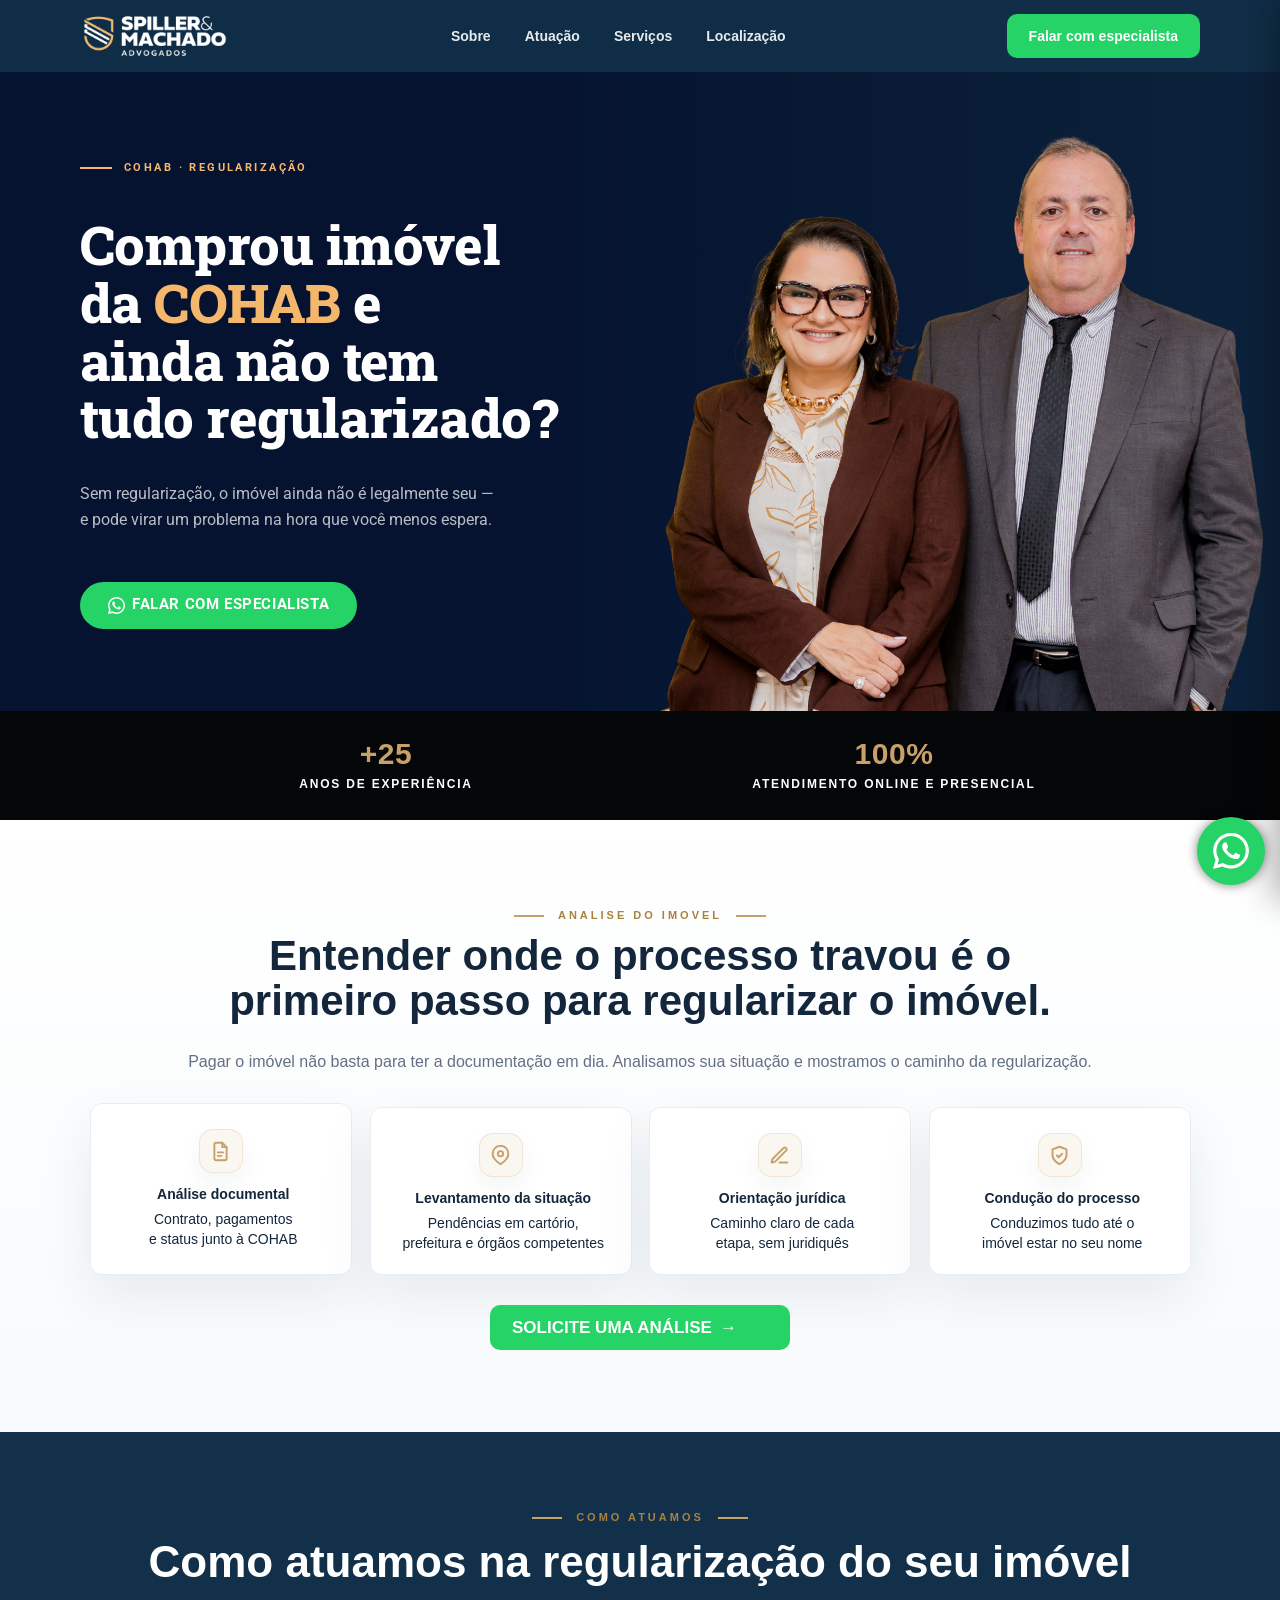
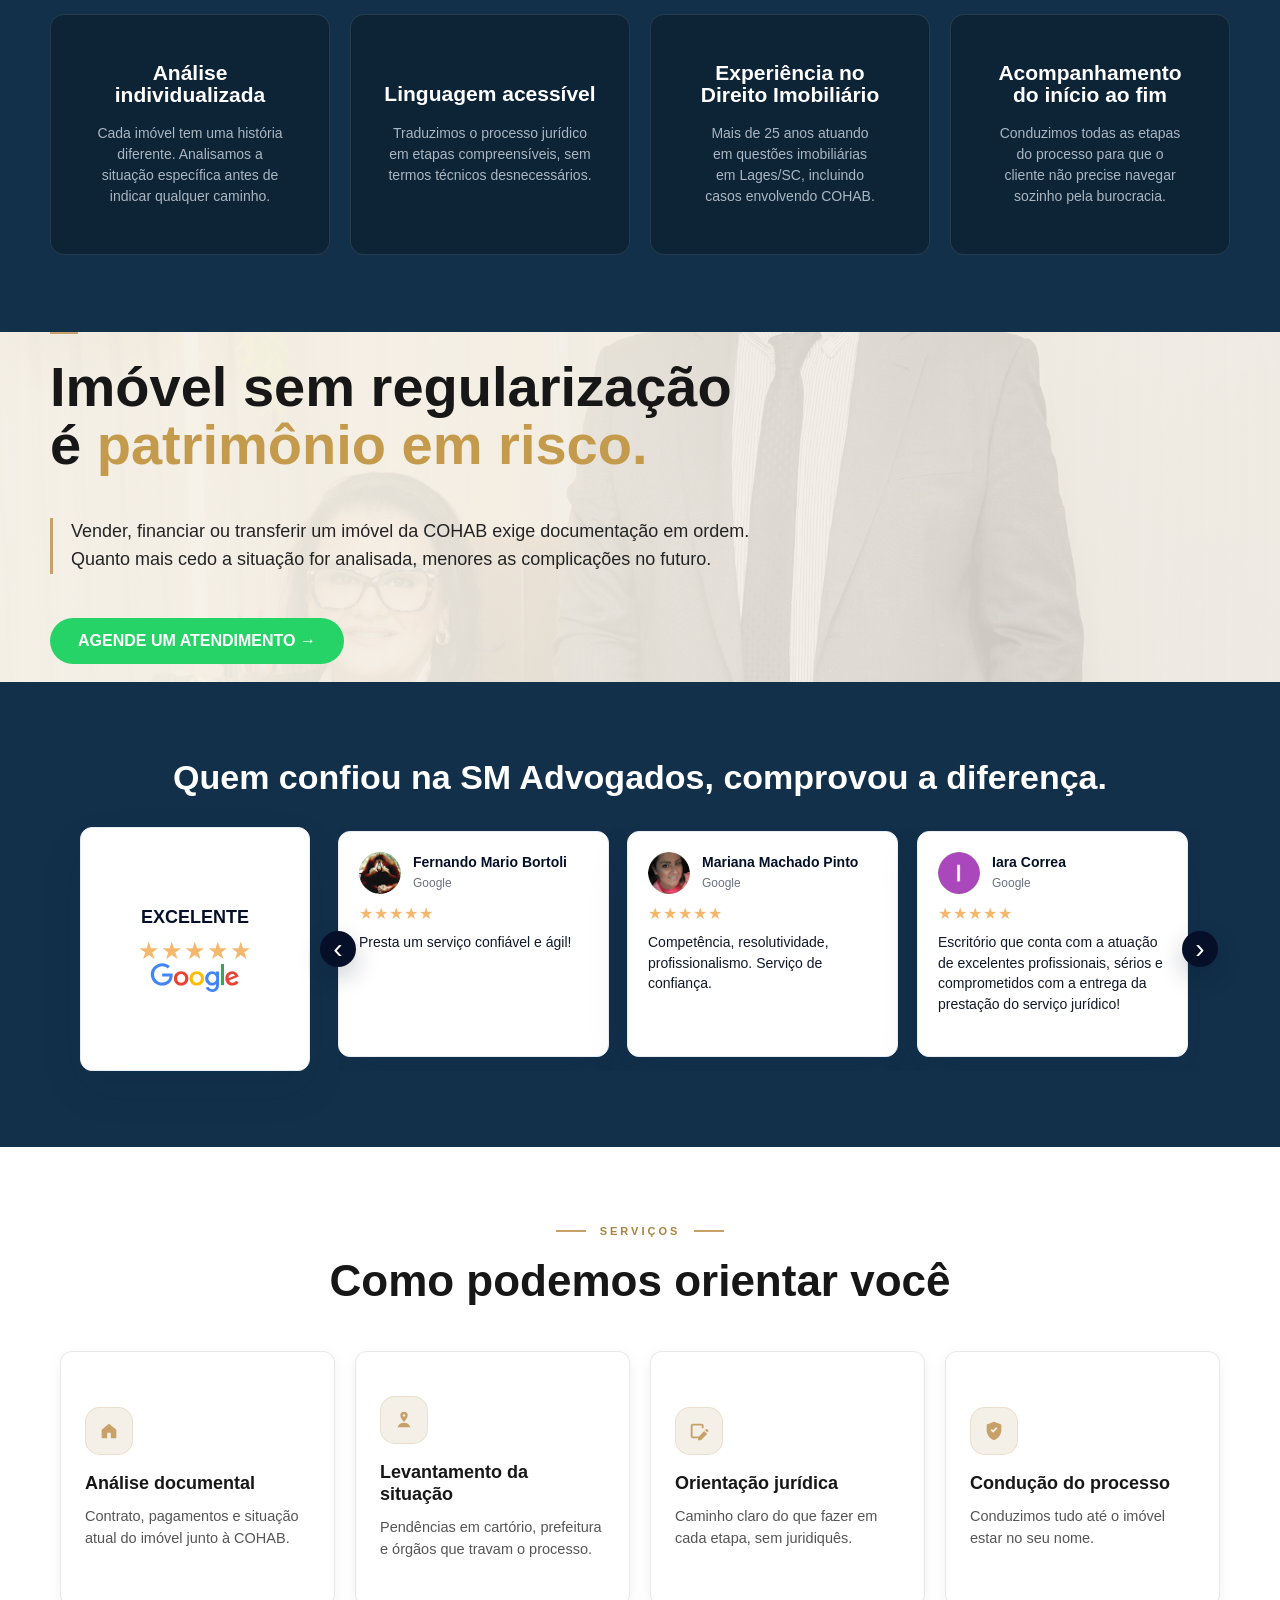
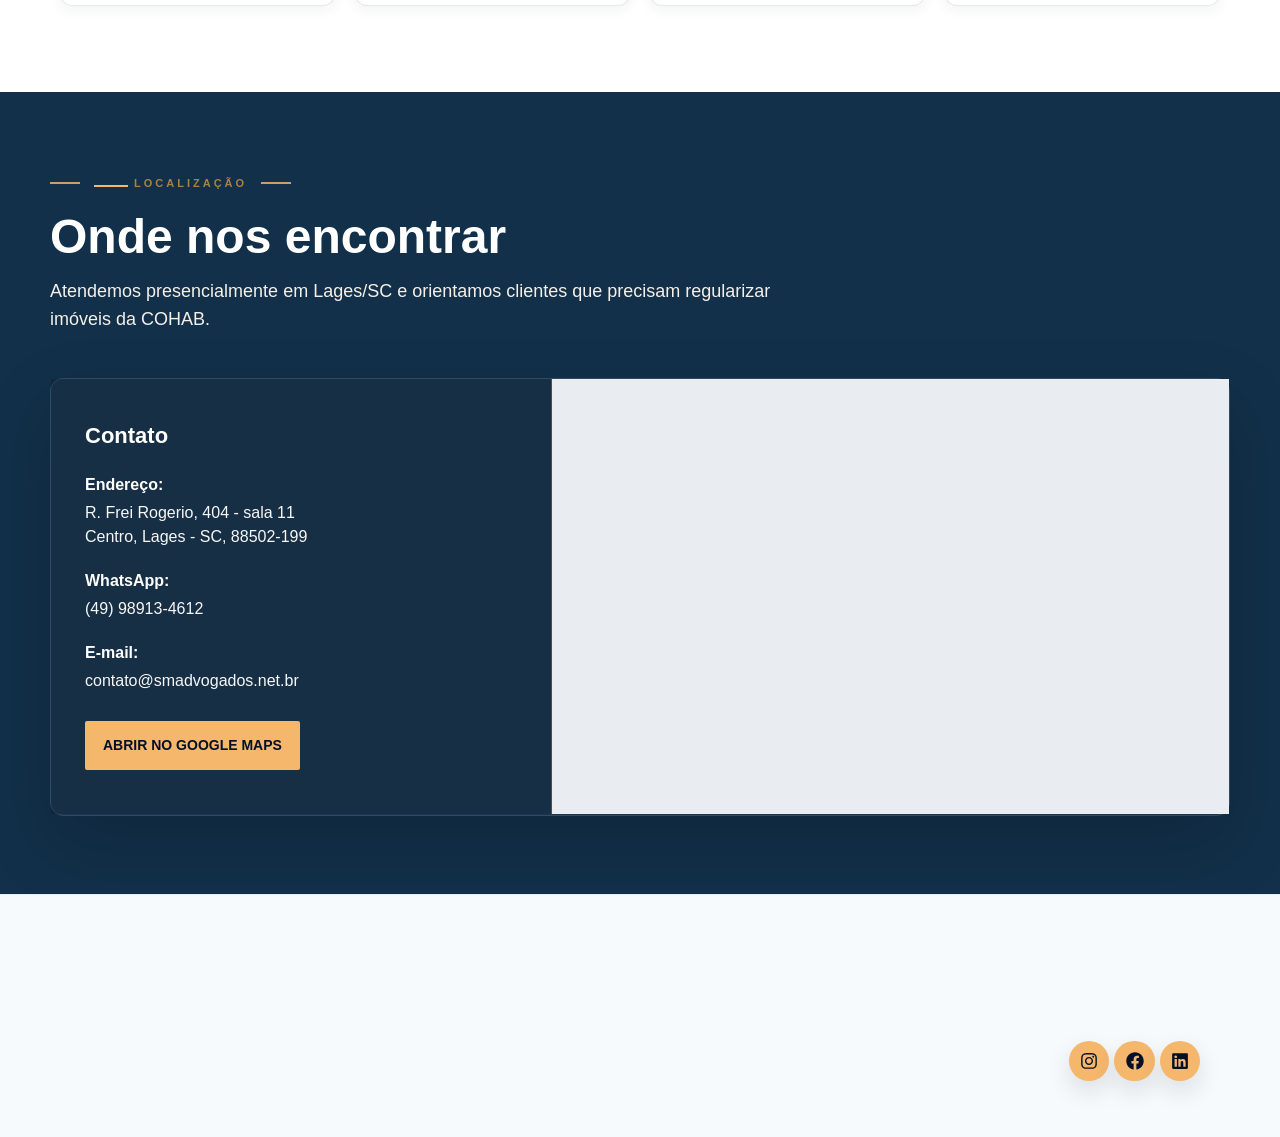
==== commit 39641b23: "fix: remove halo verde de todos os botoes WhatsApp" ====
--- a/index.html
+++ b/index.html
@@ -3820,7 +3820,7 @@
 .elementor-10 .elementor-element.elementor-element-6c4f9997:not(.elementor-motion-effects-element-type-background),.elementor-10 .elementor-element.elementor-element-6c4f9997>.elementor-motion-effects-container>.elementor-motion-effects-layer{background-image:linear-gradient(90deg,rgba(18,48,74,.98) 0%,rgba(18,48,74,.92) 43%,rgba(18,48,74,.55) 100%),url(https://lp.smadvogados.net.br/wp-content/uploads/2025/07/fundo-topo-sm.webp)!important;background-size:cover!important;background-position:center!important;}
 .elementor-10 .elementor-element.elementor-element-f98dbc4 img.wp-image-sm-hero-png{width:110%!important;max-width:110%!important;transform:translateY(24px);margin-bottom:-54px!important;}
 .elementor-10 .elementor-element.elementor-element-6c650110 .elementor-heading-title{font-weight:900!important;line-height:1.02!important;letter-spacing:0!important;}
-.elementor-10 .elementor-element.elementor-element-23ea1558 .elementor-button,.elementor-10 .elementor-element.elementor-element-38c844ac .elementor-button,.elementor-10 .elementor-element.elementor-element-6263e608 .elementor-button,.elementor-10 .elementor-element.elementor-element-12ecc9da .elementor-button{background:var(--cohab-green)!important;color:#fff!important;border-radius:10px!important;font-weight:800!important;box-shadow:0 16px 30px rgba(37,211,102,.24)!important;padding:14px 22px!important;}
+.elementor-10 .elementor-element.elementor-element-23ea1558 .elementor-button,.elementor-10 .elementor-element.elementor-element-38c844ac .elementor-button,.elementor-10 .elementor-element.elementor-element-6263e608 .elementor-button,.elementor-10 .elementor-element.elementor-element-12ecc9da .elementor-button{background:var(--cohab-green)!important;color:#fff!important;border-radius:10px!important;font-weight:800!important;box-shadow:none!important;padding:14px 22px!important;}
 .elementor-10 .elementor-element.elementor-element-7d0e0481{background:linear-gradient(180deg,#ffffff 0%,#f7fafc 100%)!important;--padding-top:86px!important;--padding-bottom:76px!important;--padding-left:20px!important;--padding-right:20px!important;}
 .elementor-10 .elementor-element.elementor-element-7d0e0481>.e-con-inner{max-width:1120px!important;align-items:center!important;gap:48px!important;}
 .elementor-10 .elementor-element.elementor-element-330cf595{display:none!important;}
@@ -3905,7 +3905,7 @@
 .sm-top-links{display:flex;align-items:center;justify-content:center;gap:34px;flex:1;}
 .sm-top-links a{color:rgba(255,255,255,.9);font-size:14px;font-weight:800;text-decoration:none;line-height:1;transition:color .2s ease;}
 .sm-top-links a:hover{color:#fff;}
-.sm-top-cta{display:inline-flex;align-items:center;justify-content:center;min-height:44px;padding:0 22px;border-radius:10px;background:#25d366;color:#fff!important;text-decoration:none;font-size:14px;font-weight:900;box-shadow:0 16px 34px rgba(37,211,102,.25);white-space:nowrap;}
+.sm-top-cta{display:inline-flex;align-items:center;justify-content:center;min-height:44px;padding:0 22px;border-radius:10px;background:#25d366;color:#fff!important;text-decoration:none;font-size:14px;font-weight:900;box-shadow:none;white-space:nowrap;}
 .elementor-10 .elementor-element.elementor-element-6c650110 .elementor-heading-title{font-family:"Inter","Sora",Arial,sans-serif!important;font-weight:900!important;letter-spacing:-.02em!important;line-height:1.03!important;}
 .elementor-10 .elementor-element.elementor-element-6c661252{font-family:"Inter","Sora",Arial,sans-serif!important;font-weight:600!important;}
 @media(max-width:900px){.sm-top-nav{width:calc(100% - 36px);height:68px;gap:14px}.sm-top-logo{min-width:124px}.sm-top-logo img{width:124px}.sm-top-links{display:none}.sm-top-cta{display:none!important}.elementor-10 .elementor-element.elementor-element-6c4f9997{--padding-top:86px!important;}}.sm-hamburger{display:none;flex-direction:column;justify-content:center;gap:5px;background:transparent;border:none;cursor:pointer;padding:6px;margin-left:auto;z-index:1001;}.sm-hamburger span{display:block;width:24px;height:2px;background:#fff;border-radius:2px;transition:transform .3s ease,opacity .3s ease;}.sm-hamburger.is-open span:nth-child(1){transform:translateY(7px) rotate(45deg);}.sm-hamburger.is-open span:nth-child(2){opacity:0;}.sm-hamburger.is-open span:nth-child(3){transform:translateY(-7px) rotate(-45deg);}@media(max-width:900px){.sm-hamburger{display:flex;}}.sm-mobile-overlay{display:none;position:fixed;inset:0;background:rgba(0,0,0,.5);z-index:1100;opacity:0;transition:opacity .3s ease;}.sm-mobile-overlay.is-open{display:block;opacity:1;}.sm-mobile-drawer{position:fixed;top:0;right:0;bottom:0;width:min(320px,85vw);background:#12304a;z-index:1200;display:flex;flex-direction:column;transform:translateX(100%);transition:transform .35s cubic-bezier(.4,0,.2,1);box-shadow:-8px 0 32px rgba(0,0,0,.3);}.sm-mobile-drawer.is-open{transform:translateX(0);}.sm-mobile-drawer-header{display:flex;align-items:center;justify-content:space-between;padding:20px 20px 16px;border-bottom:1px solid rgba(255,255,255,.1);}.sm-mobile-drawer-logo{width:120px;}.sm-mobile-drawer-close{background:transparent;border:none;color:#fff;font-size:20px;cursor:pointer;padding:4px;line-height:1;opacity:.8;}.sm-mobile-drawer-close:hover{opacity:1;}.sm-mobile-drawer-links{display:flex;flex-direction:column;padding:12px 0;}.sm-mobile-drawer-links a{color:#fff;text-decoration:none;font-family:"Inter","Sora",Arial,sans-serif;font-size:16px;font-weight:500;padding:14px 24px;border-bottom:1px solid rgba(255,255,255,.07);transition:background .2s,padding-left .2s;}.sm-mobile-drawer-links a:hover{background:rgba(255,255,255,.06);padding-left:30px;}.sm-mobile-drawer-footer{padding:20px 24px 32px;}.sm-mobile-drawer-cta{display:block;text-align:center;background:#25d366;color:#fff;font-family:"Inter","Sora",Arial,sans-serif;font-size:15px;font-weight:700;padding:14px 20px;border-radius:10px;text-decoration:none;transition:background .2s,transform .15s;}.sm-mobile-drawer-cta:hover{background:#1db954;transform:scale(1.02);}
@@ -4003,7 +4003,7 @@
 .elementor-10 .elementor-element.elementor-element-6b20502f,
 .elementor-10 .elementor-element.elementor-element-733f4a59{background:rgba(255,255,255,.96)!important;box-shadow:0 18px 44px rgba(0,0,0,.18)!important;min-height:184px!important;}
 .elementor-10 .elementor-element.elementor-element-6263e608{margin-top:6px!important;}
-.elementor-10 .elementor-element.elementor-element-6263e608 .elementor-button{box-shadow:0 14px 28px rgba(37,211,102,.28)!important;}
+.elementor-10 .elementor-element.elementor-element-6263e608 .elementor-button{box-shadow:none!important;}
 @media(max-width:767px){.elementor-10 .elementor-element.elementor-element-20839d76{--padding-top:50px!important;--padding-bottom:52px!important}.elementor-10 .elementor-element.elementor-element-c2232fa{margin-bottom:18px!important}.elementor-10 .elementor-element.elementor-element-6263e608{margin-top:0!important}}
 /* Secao Como Atuamos compacta sem botao e hover dourado */
 .elementor-10 .elementor-element.elementor-element-20839d76{background:var(--cohab-navy)!important;--padding-top:58px!important;--padding-bottom:70px!important;min-height:auto!important;}
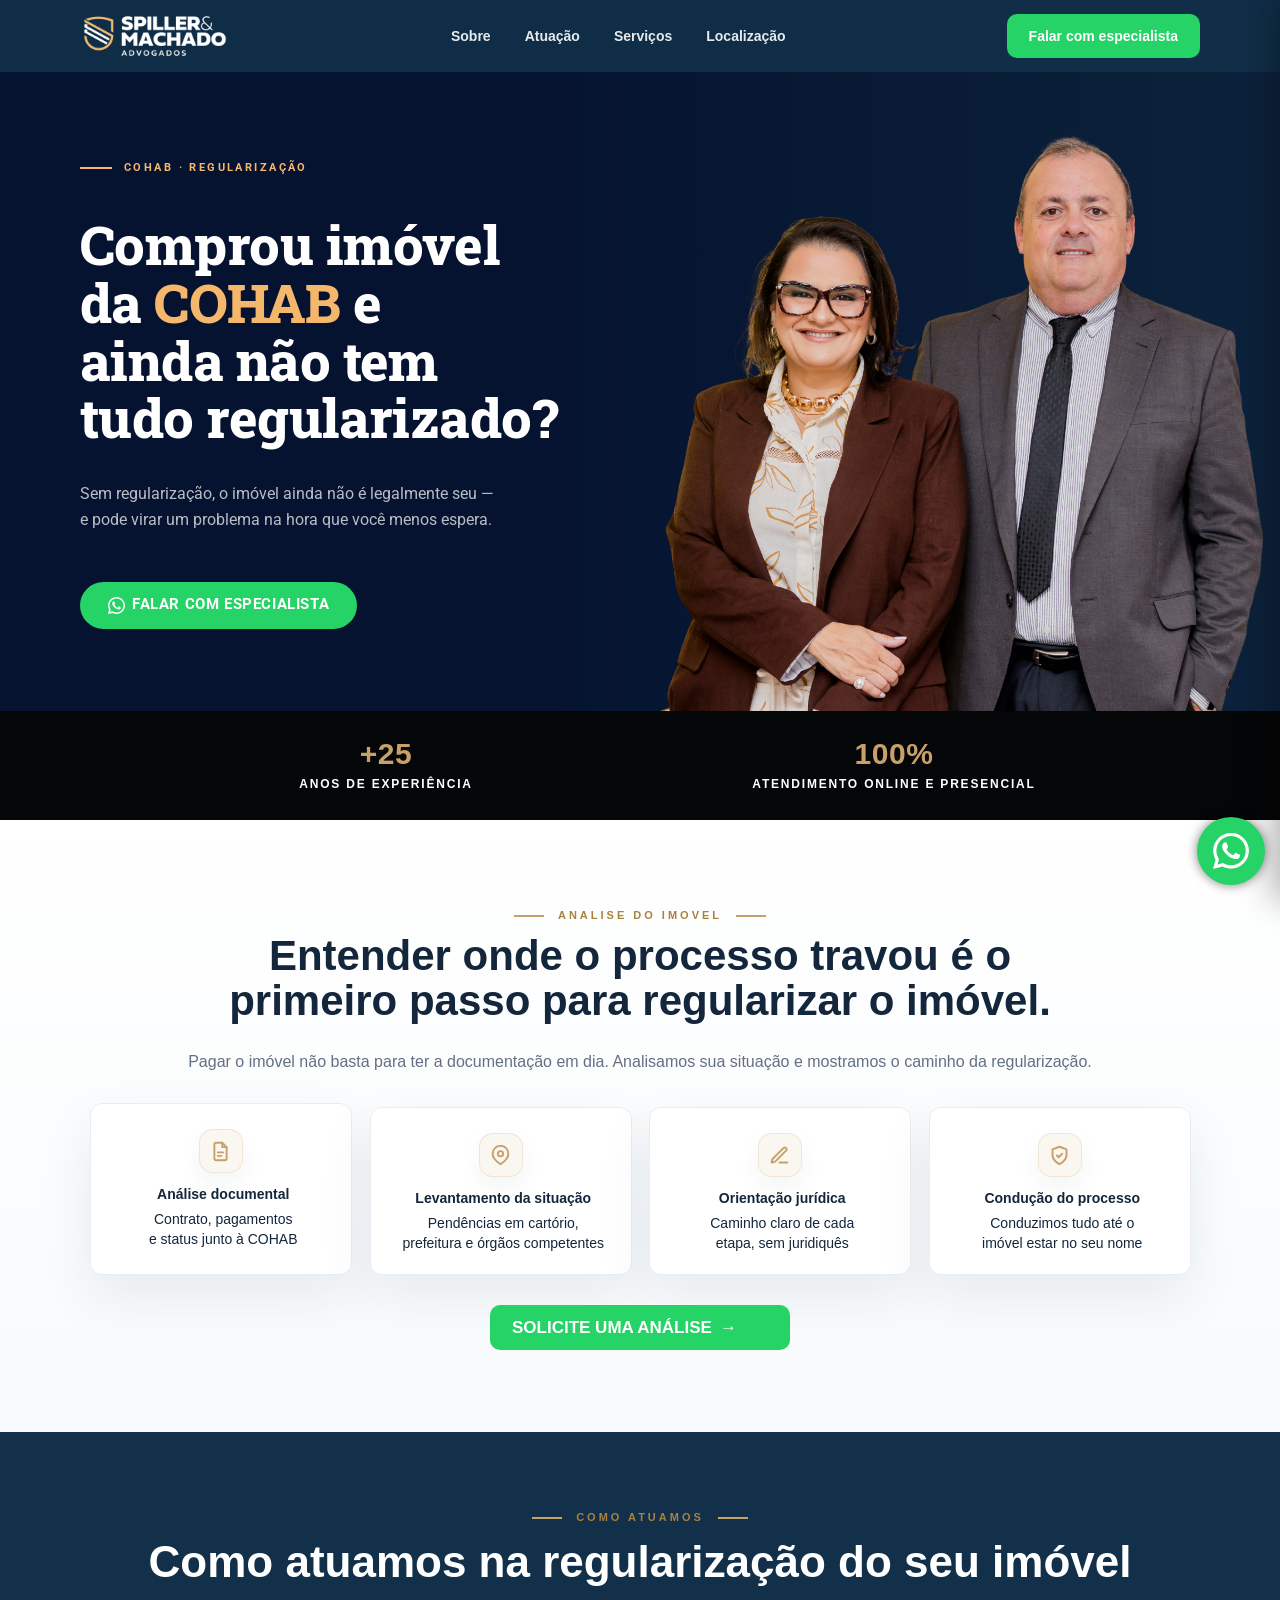
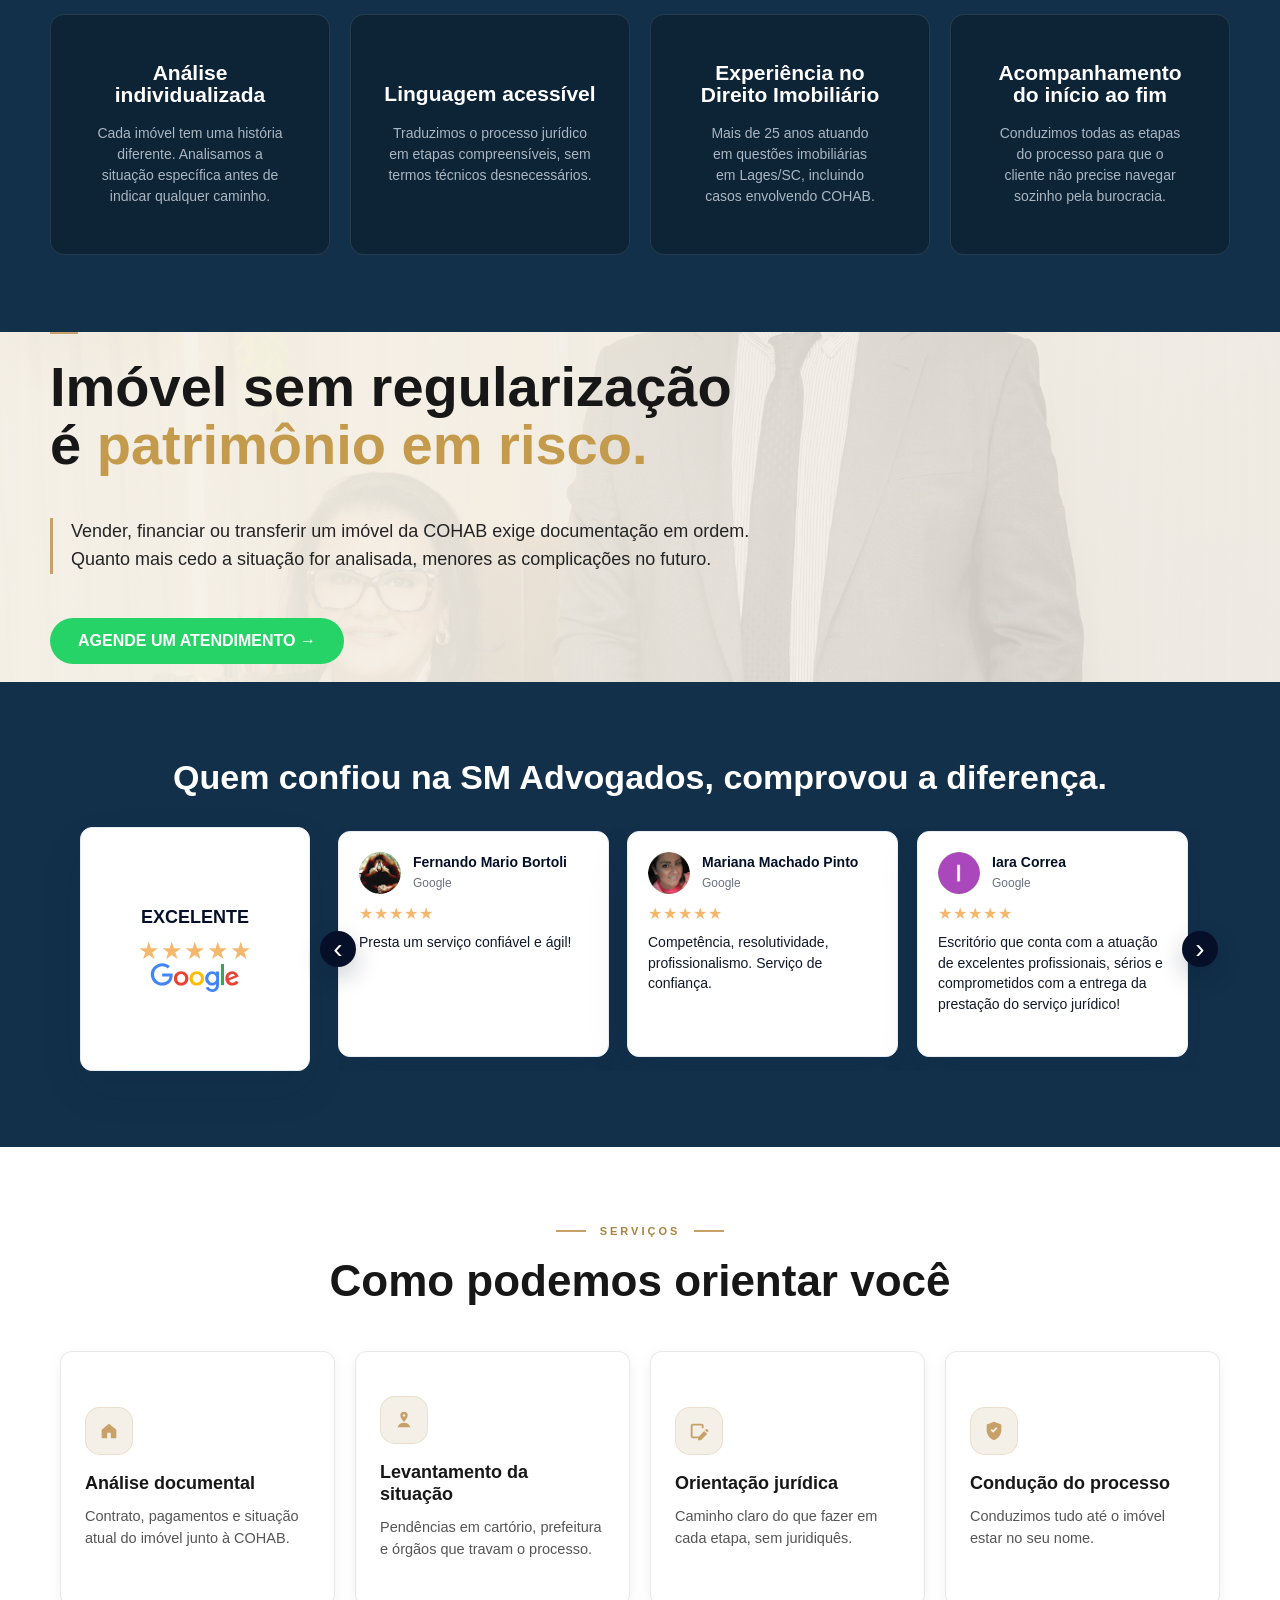
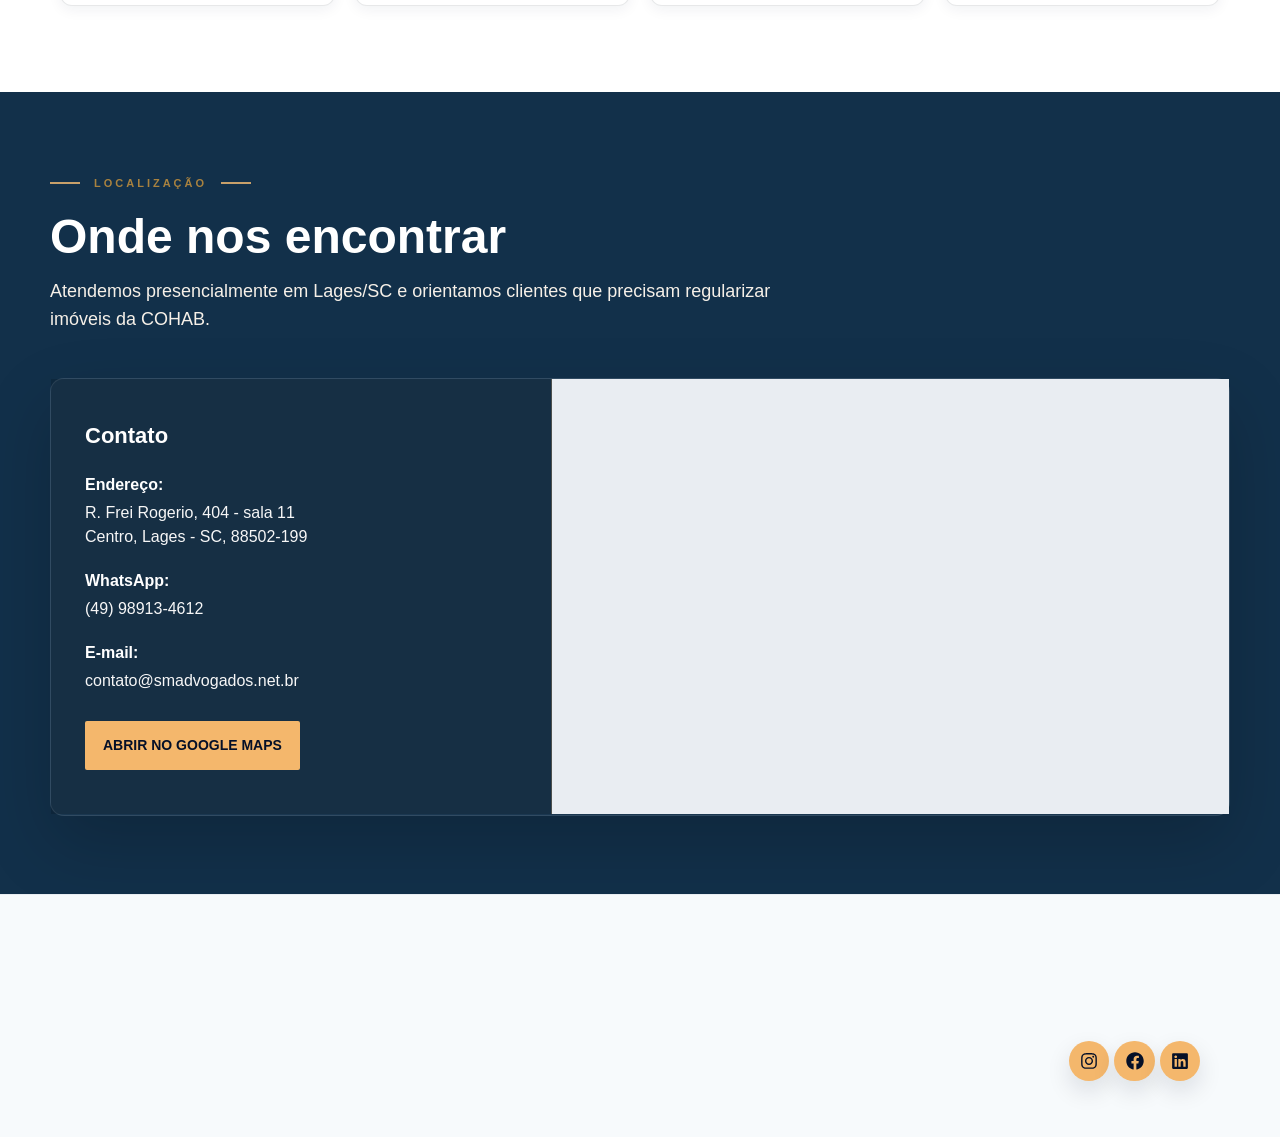
==== commit 07d81f84: "fix: remove traço duplicado do kicker LOCALIZAÇÃO" ====
--- a/index.html
+++ b/index.html
@@ -5691,7 +5691,7 @@
   </div>
 </section><section id="localizacao" class="sm-location-section" aria-labelledby="sm-location-title">
   <div class="sm-location-inner">
-    <div class="sm-location-kicker"><span></span> Localização</div>
+    <div class="sm-location-kicker">Localização</div>
     <h2 id="sm-location-title">Onde nos encontrar</h2>
     <p class="sm-location-subtitle">Atendemos presencialmente em Lages/SC e orientamos clientes que precisam regularizar imóveis da COHAB.</p>
     <div class="sm-location-panel">
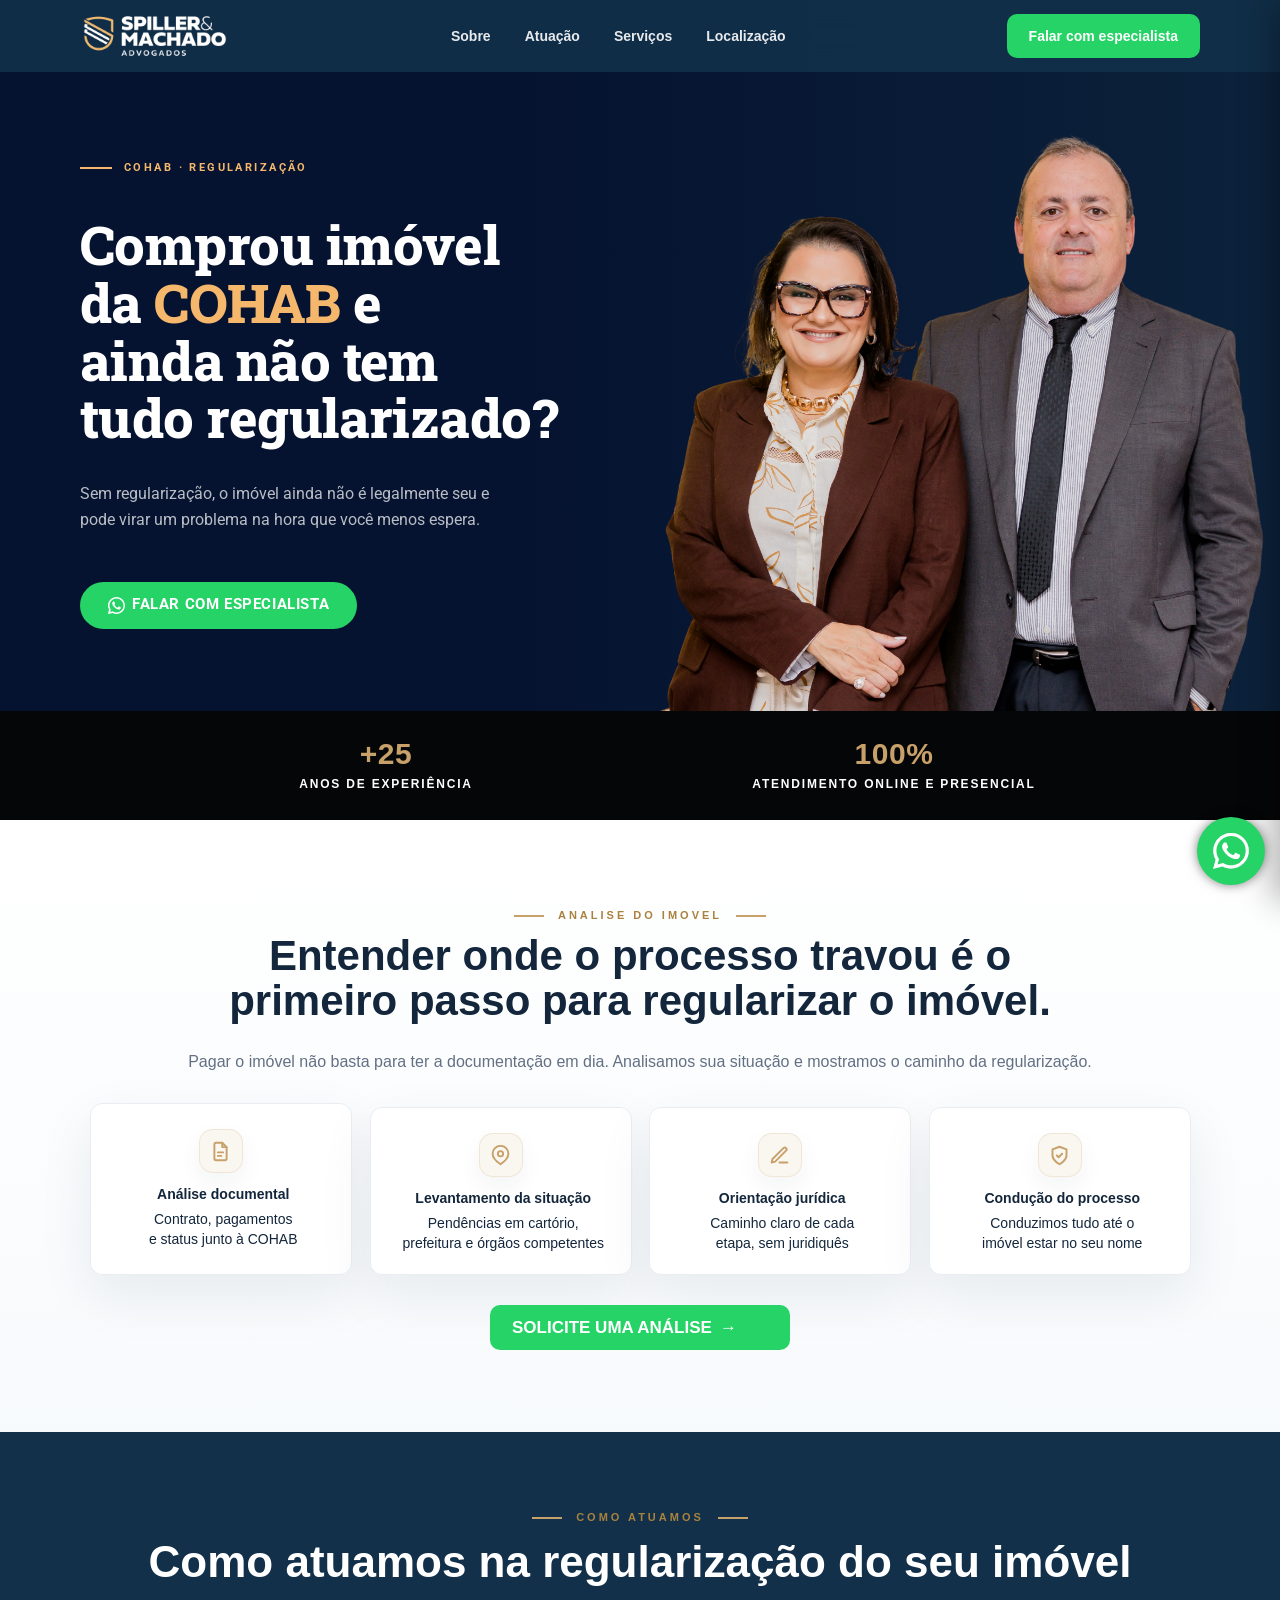
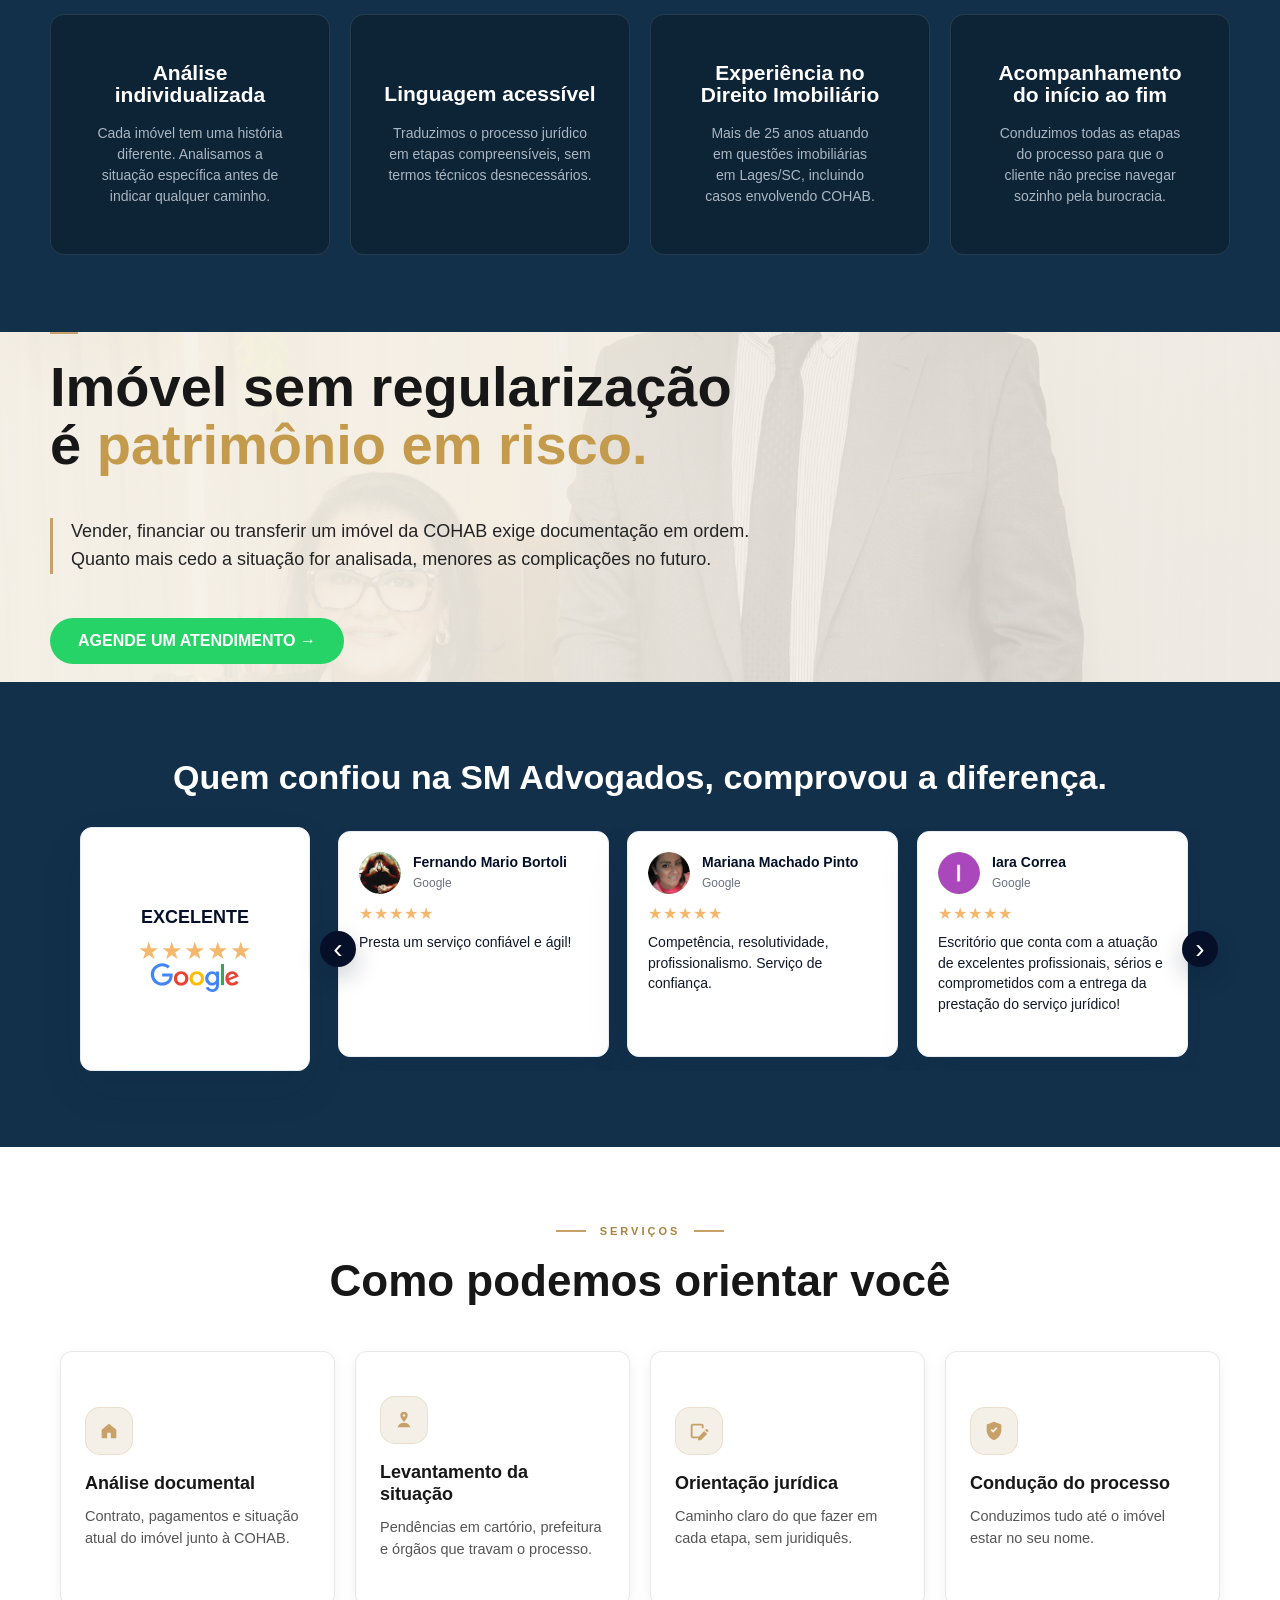
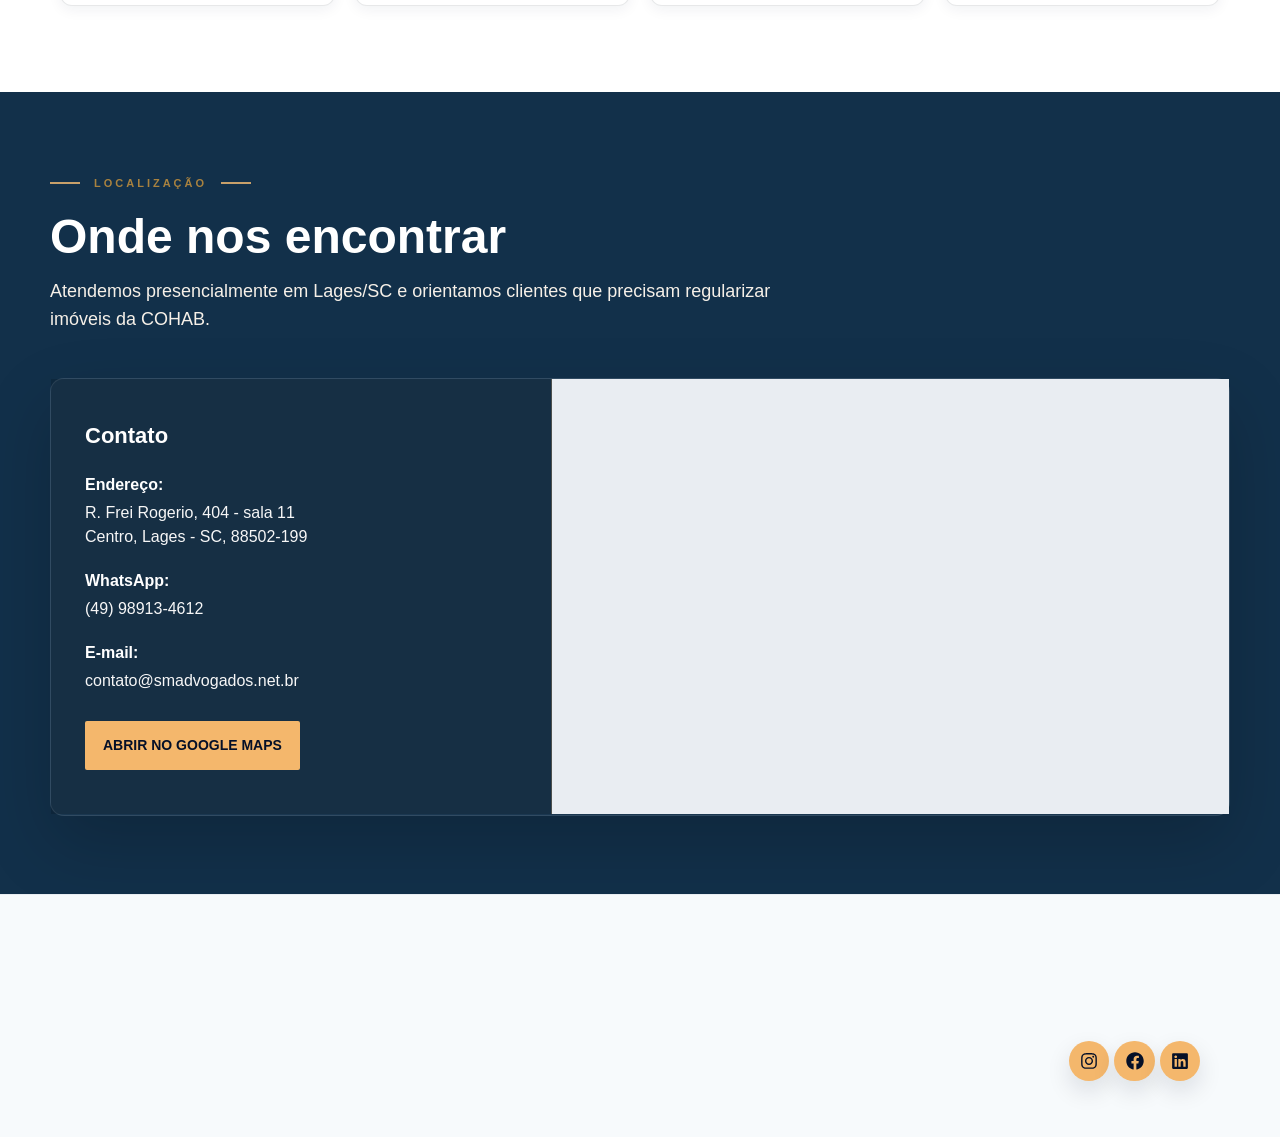
==== commit 7186c0b5: "fix: remove em-dash do subtitulo da hero" ====
--- a/index.html
+++ b/index.html
@@ -1,6 +1,14 @@
 ﻿<!DOCTYPE html>
 <!-- saved from url=(0030)https://lp.smadvogados.net.br/ -->
-<html lang="pt-BR"><head><meta http-equiv="Content-Type" content="text/html; charset=UTF-8"><title>Spiller &amp; Machado – Advogados</title><meta name="robots" content="max-image-preview:large"><link rel="alternate" type="application/rss+xml" title="Feed para Spiller &amp; Machado »" href="https://lp.smadvogados.net.br/feed/"><link rel="alternate" type="application/rss+xml" title="Feed de comentários para Spiller &amp; Machado »" href="https://lp.smadvogados.net.br/comments/feed/"><link rel="alternate" title="oEmbed (JSON)" type="application/json+oembed" href="https://lp.smadvogados.net.br/wp-json/oembed/1.0/embed?url=https%3A%2F%2Flp.smadvogados.net.br%2F"><link rel="alternate" title="oEmbed (XML)" type="text/xml+oembed" href="https://lp.smadvogados.net.br/wp-json/oembed/1.0/embed?url=https%3A%2F%2Flp.smadvogados.net.br%2F&amp;format=xml"><link rel="preconnect" href="https://fonts.googleapis.com"><link rel="preconnect" href="https://fonts.gstatic.com" crossorigin><link href="https://fonts.googleapis.com/css2?family=Roboto+Slab:wght@700;800&family=Roboto:wght@400;500;700&display=swap" rel="stylesheet"><link data-optimized="2" rel="stylesheet" href="./Spiller &amp; Machado – Advogados_files/79c272a21578edcb87be212ec5cf6411.css"> <script src="./Spiller &amp; Machado – Advogados_files/jquery.min.js.download" id="jquery-core-js"></script> <script data-optimized="1" src="./Spiller &amp; Machado – Advogados_files/90f82fd4cf701b19b958b03d2f4b9b0a.js.download" id="jquery-migrate-js" defer="" data-deferred="1"></script> <link rel="https://api.w.org/" href="https://lp.smadvogados.net.br/wp-json/"><link rel="alternate" title="JSON" type="application/json" href="https://lp.smadvogados.net.br/wp-json/wp/v2/pages/10"><link rel="EditURI" type="application/rsd+xml" title="RSD" href="https://lp.smadvogados.net.br/xmlrpc.php?rsd"><meta name="generator" content="WordPress 6.9.4"><link rel="canonical" href="https://lp.smadvogados.net.br/"><link rel="shortlink" href="https://lp.smadvogados.net.br/"><meta name="ti-site-data" content="eyJyIjoiMTowITc6MCEzMDowIiwibyI6Imh0dHBzOlwvXC9scC5zbWFkdm9nYWRvcy5uZXQuYnJcL3dwLWFkbWluXC9hZG1pbi1hamF4LnBocD9hY3Rpb249dGlfb25saW5lX3VzZXJzX2dvb2dsZSZhbXA7cD0lMkYmYW1wO193cG5vbmNlPTI4NDQ3YTlkZDkifQ=="><meta name="generator" content="Elementor 3.33.4; features: e_font_icon_svg, additional_custom_breakpoints; settings: css_print_method-external, google_font-enabled, font_display-swap"><link rel="icon" href="https://lp.smadvogados.net.br/wp-content/uploads/2025/07/cropped-sm-icon-32x32.webp" sizes="32x32"><link rel="icon" href="https://lp.smadvogados.net.br/wp-content/uploads/2025/07/cropped-sm-icon-192x192.webp" sizes="192x192"><link rel="apple-touch-icon" href="https://lp.smadvogados.net.br/wp-content/uploads/2025/07/cropped-sm-icon-180x180.webp"><meta name="msapplication-TileImage" content="https://lp.smadvogados.net.br/wp-content/uploads/2025/07/cropped-sm-icon-270x270.webp"><meta name="viewport" content="width=device-width, initial-scale=1.0, viewport-fit=cover"><style>.vue-notification-group{display:block;position:fixed;z-index:5000}.vue-notification-wrapper{display:block;overflow:hidden;width:100%;margin:0;padding:0}.notification-title{font-weight:600}.vue-notification-template{display:block;box-sizing:border-box;background:#fff;text-align:left}.vue-notification{display:block;box-sizing:border-box;text-align:left;font-size:12px;padding:10px;margin:0 5px 5px;color:#fff;background:#44a4fc;border-left:5px solid #187FE7}.vue-notification.warn{background:#ffb648;border-left-color:#f48a06}.vue-notification.error{background:#e54d42;border-left-color:#b82e24}.vue-notification.success{background:#68cd86;border-left-color:#42a85f}.vn-fade-enter-active,.vn-fade-leave-active,.vn-fade-move{transition:all .5s}.vn-fade-enter-from,.vn-fade-leave-to{opacity:0}
+<html lang="pt-BR"><head>
+<!-- Google Tag Manager -->
+<script>(function(w,d,s,l,i){w[l]=w[l]||[];w[l].push({'gtm.start':
+new Date().getTime(),event:'gtm.js'});var f=d.getElementsByTagName(s)[0],
+j=d.createElement(s),dl=l!='dataLayer'?'&l='+l:'';j.async=true;j.src=
+'https://www.googletagmanager.com/gtm.js?id='+i+dl;f.parentNode.insertBefore(j,f);
+})(window,document,'script','dataLayer','GTM-PVJZ3CQR');</script>
+<!-- End Google Tag Manager -->
+<meta http-equiv="Content-Type" content="text/html; charset=UTF-8"><title>Spiller &amp; Machado – Advogados</title><meta name="robots" content="max-image-preview:large"><link rel="alternate" type="application/rss+xml" title="Feed para Spiller &amp; Machado »" href="https://lp.smadvogados.net.br/feed/"><link rel="alternate" type="application/rss+xml" title="Feed de comentários para Spiller &amp; Machado »" href="https://lp.smadvogados.net.br/comments/feed/"><link rel="alternate" title="oEmbed (JSON)" type="application/json+oembed" href="https://lp.smadvogados.net.br/wp-json/oembed/1.0/embed?url=https%3A%2F%2Flp.smadvogados.net.br%2F"><link rel="alternate" title="oEmbed (XML)" type="text/xml+oembed" href="https://lp.smadvogados.net.br/wp-json/oembed/1.0/embed?url=https%3A%2F%2Flp.smadvogados.net.br%2F&amp;format=xml"><link rel="preconnect" href="https://fonts.googleapis.com"><link rel="preconnect" href="https://fonts.gstatic.com" crossorigin><link href="https://fonts.googleapis.com/css2?family=Roboto+Slab:wght@700;800&family=Roboto:wght@400;500;700&display=swap" rel="stylesheet"><link data-optimized="2" rel="stylesheet" href="./Spiller &amp; Machado – Advogados_files/79c272a21578edcb87be212ec5cf6411.css"> <script src="./Spiller &amp; Machado – Advogados_files/jquery.min.js.download" id="jquery-core-js"></script> <script data-optimized="1" src="./Spiller &amp; Machado – Advogados_files/90f82fd4cf701b19b958b03d2f4b9b0a.js.download" id="jquery-migrate-js" defer="" data-deferred="1"></script> <link rel="https://api.w.org/" href="https://lp.smadvogados.net.br/wp-json/"><link rel="alternate" title="JSON" type="application/json" href="https://lp.smadvogados.net.br/wp-json/wp/v2/pages/10"><link rel="EditURI" type="application/rsd+xml" title="RSD" href="https://lp.smadvogados.net.br/xmlrpc.php?rsd"><meta name="generator" content="WordPress 6.9.4"><link rel="canonical" href="https://lp.smadvogados.net.br/"><link rel="shortlink" href="https://lp.smadvogados.net.br/"><meta name="ti-site-data" content="eyJyIjoiMTowITc6MCEzMDowIiwibyI6Imh0dHBzOlwvXC9scC5zbWFkdm9nYWRvcy5uZXQuYnJcL3dwLWFkbWluXC9hZG1pbi1hamF4LnBocD9hY3Rpb249dGlfb25saW5lX3VzZXJzX2dvb2dsZSZhbXA7cD0lMkYmYW1wO193cG5vbmNlPTI4NDQ3YTlkZDkifQ=="><meta name="generator" content="Elementor 3.33.4; features: e_font_icon_svg, additional_custom_breakpoints; settings: css_print_method-external, google_font-enabled, font_display-swap"><link rel="icon" href="https://lp.smadvogados.net.br/wp-content/uploads/2025/07/cropped-sm-icon-32x32.webp" sizes="32x32"><link rel="icon" href="https://lp.smadvogados.net.br/wp-content/uploads/2025/07/cropped-sm-icon-192x192.webp" sizes="192x192"><link rel="apple-touch-icon" href="https://lp.smadvogados.net.br/wp-content/uploads/2025/07/cropped-sm-icon-180x180.webp"><meta name="msapplication-TileImage" content="https://lp.smadvogados.net.br/wp-content/uploads/2025/07/cropped-sm-icon-270x270.webp"><meta name="viewport" content="width=device-width, initial-scale=1.0, viewport-fit=cover"><style>.vue-notification-group{display:block;position:fixed;z-index:5000}.vue-notification-wrapper{display:block;overflow:hidden;width:100%;margin:0;padding:0}.notification-title{font-weight:600}.vue-notification-template{display:block;box-sizing:border-box;background:#fff;text-align:left}.vue-notification{display:block;box-sizing:border-box;text-align:left;font-size:12px;padding:10px;margin:0 5px 5px;color:#fff;background:#44a4fc;border-left:5px solid #187FE7}.vue-notification.warn{background:#ffb648;border-left-color:#f48a06}.vue-notification.error{background:#e54d42;border-left-color:#b82e24}.vue-notification.success{background:#68cd86;border-left-color:#42a85f}.vn-fade-enter-active,.vn-fade-leave-active,.vn-fade-move{transition:all .5s}.vn-fade-enter-from,.vn-fade-leave-to{opacity:0}
 /* Checklist mobile: checks mais visiveis */
 @media(max-width:767px){
   .elementor-10 .elementor-element.elementor-element-1bca0c44 .elementor-icon-list-item{
@@ -5522,7 +5530,12 @@
     font-size:22px!important;
   }
 }
-</style></head><body data-rsssl="1" class="home wp-singular page-template page-template-elementor_canvas page page-id-10 wp-custom-logo wp-embed-responsive wp-theme-hello-elementor hello-elementor-default elementor-default elementor-template-canvas elementor-kit-7 elementor-page elementor-page-10 e--ua-blink e--ua-chrome e--ua-webkit litespeed_lazyloaded" data-elementor-device-mode="desktop"><div data-elementor-type="wp-page" data-elementor-id="10" class="elementor elementor-10" data-elementor-post-type="page"><div class="elementor-element elementor-element-6c4f9997 e-flex e-con-boxed e-con e-parent e-lazyloaded" id="topo" data-id="6c4f9997" data-element_type="container" data-settings="{&quot;background_background&quot;:&quot;classic&quot;,&quot;shape_divider_bottom&quot;:&quot;waves&quot;,&quot;shape_divider_bottom_negative&quot;:&quot;yes&quot;}"><nav class="sm-top-nav" aria-label="Navegacao principal">
+</style></head><body data-rsssl="1" class="home wp-singular page-template page-template-elementor_canvas page page-id-10 wp-custom-logo wp-embed-responsive wp-theme-hello-elementor hello-elementor-default elementor-default elementor-template-canvas elementor-kit-7 elementor-page elementor-page-10 e--ua-blink e--ua-chrome e--ua-webkit litespeed_lazyloaded" data-elementor-device-mode="desktop">
+<!-- Google Tag Manager (noscript) -->
+<noscript><iframe src="https://www.googletagmanager.com/ns.html?id=GTM-PVJZ3CQR"
+height="0" width="0" style="display:none;visibility:hidden"></iframe></noscript>
+<!-- End Google Tag Manager (noscript) -->
+<div data-elementor-type="wp-page" data-elementor-id="10" class="elementor elementor-10" data-elementor-post-type="page"><div class="elementor-element elementor-element-6c4f9997 e-flex e-con-boxed e-con e-parent e-lazyloaded" id="topo" data-id="6c4f9997" data-element_type="container" data-settings="{&quot;background_background&quot;:&quot;classic&quot;,&quot;shape_divider_bottom&quot;:&quot;waves&quot;,&quot;shape_divider_bottom_negative&quot;:&quot;yes&quot;}"><nav class="sm-top-nav" aria-label="Navegacao principal">
   <a class="sm-top-logo" href="#topo" aria-label="SM Advogados">
     <img src="./Spiller &amp; Machado – Advogados_files/sm-logo-white.webp" alt="SM Advogados">
   </a>
@@ -5559,7 +5572,7 @@
 c0,0-51.5,19.4-106.2,25.7C839.5,97,814.1,95.2,790.5,93.1z"></path>
 </svg></div><div class="elementor-element elementor-element-15e8f8d4 e-con-full e-flex e-con e-child" data-id="15e8f8d4" data-element_type="container"><div class="elementor-element elementor-element-70b4f3c elementor-widget__width-initial elementor-widget elementor-widget-image" data-id="70b4f3c" data-element_type="widget" data-widget_type="image.default">
 <img data-lazyloaded="1" src="./Spiller &amp; Machado – Advogados_files/sm-logo-white.webp" fetchpriority="high" decoding="async" width="800" height="268" data-src="https://lp.smadvogados.net.br/wp-content/uploads/2025/07/sm-logo-white.webp" class="attachment-large size-large wp-image-46 entered litespeed-loaded" alt="" data-srcset="https://lp.smadvogados.net.br/wp-content/uploads/2025/07/sm-logo-white.webp 800w, https://lp.smadvogados.net.br/wp-content/uploads/2025/07/sm-logo-white-300x101.webp 300w, https://lp.smadvogados.net.br/wp-content/uploads/2025/07/sm-logo-white-768x257.webp 768w" data-sizes="(max-width: 800px) 100vw, 800px" data-ll-status="loaded" sizes="(max-width: 800px) 100vw, 800px" srcset="https://lp.smadvogados.net.br/wp-content/uploads/2025/07/sm-logo-white.webp 800w, https://lp.smadvogados.net.br/wp-content/uploads/2025/07/sm-logo-white-300x101.webp 300w, https://lp.smadvogados.net.br/wp-content/uploads/2025/07/sm-logo-white-768x257.webp 768w"><noscript><img fetchpriority="high" decoding="async" width="800" height="268" src="https://lp.smadvogados.net.br/wp-content/uploads/2025/07/sm-logo-white.webp" class="attachment-large size-large wp-image-46" alt="" srcset="https://lp.smadvogados.net.br/wp-content/uploads/2025/07/sm-logo-white.webp 800w, https://lp.smadvogados.net.br/wp-content/uploads/2025/07/sm-logo-white-300x101.webp 300w, https://lp.smadvogados.net.br/wp-content/uploads/2025/07/sm-logo-white-768x257.webp 768w" sizes="(max-width: 800px) 100vw, 800px" /></noscript></div><div class="sm-hero-tag"><span class="sm-hero-tag-dot"></span>COHAB · Regularização</div><div class="elementor-element elementor-element-6c650110 elementor-widget elementor-widget-heading" data-id="6c650110" data-element_type="widget" data-widget_type="heading.default"><h2 class="elementor-heading-title elementor-size-default">Comprou imóvel da <em class="sm-accent">COHAB</em> e ainda não tem tudo regularizado?</h2></div><div class="elementor-element elementor-element-6c661252 elementor-widget elementor-widget-text-editor" data-id="6c661252" data-element_type="widget" data-widget_type="text-editor.default">
-Sem regularização, o imóvel ainda não é legalmente seu — e pode virar um problema na hora que você menos espera.</div><div class="elementor-element elementor-element-23ea1558 elementor-mobile-align-justify elementor-widget elementor-widget-button" data-id="23ea1558" data-element_type="widget" data-widget_type="button.default">
+Sem regularização, o imóvel ainda não é legalmente seu e pode virar um problema na hora que você menos espera.</div><div class="elementor-element elementor-element-23ea1558 elementor-mobile-align-justify elementor-widget elementor-widget-button" data-id="23ea1558" data-element_type="widget" data-widget_type="button.default">
 <a class="elementor-button elementor-button-link elementor-size-sm elementor-animation-float" href="https://api.whatsapp.com/send/?phone=5549989134612&amp;text=Ol%C3%A1%2C+vim+pelo+site%2C+gostaria+de+mais+informa%C3%A7%C3%B5es%21&amp;type=phone_number&amp;app_absent=0" target="_blank">
 <span class="elementor-button-content-wrapper">
 <span class="elementor-button-text"><svg width="17" height="17" viewBox="0 0 24 24" fill="currentColor" style="vertical-align:middle;margin-right:7px;flex-shrink:0"><path d="M17.472 14.382c-.297-.149-1.758-.867-2.03-.967-.273-.099-.471-.148-.67.15-.197.297-.767.966-.94 1.164-.173.199-.347.223-.644.075-.297-.15-1.255-.463-2.39-1.475-.883-.788-1.48-1.761-1.653-2.059-.173-.297-.018-.458.13-.606.134-.133.298-.347.446-.52.149-.174.198-.298.298-.497.099-.198.05-.371-.025-.52-.075-.149-.669-1.612-.916-2.207-.242-.579-.487-.5-.669-.51-.173-.008-.371-.01-.57-.01-.198 0-.52.074-.792.372-.272.297-1.04 1.016-1.04 2.479 0 1.462 1.065 2.875 1.213 3.074.149.198 2.096 3.2 5.077 4.487.709.306 1.262.489 1.694.625.712.227 1.36.195 1.871.118.571-.085 1.758-.719 2.006-1.413.248-.694.248-1.289.173-1.413-.074-.124-.272-.198-.57-.347zM12 0C5.373 0 0 5.373 0 12c0 2.025.502 3.935 1.388 5.617L0 24l6.611-1.359A11.945 11.945 0 0012 24c6.627 0 12-5.373 12-12S18.627 0 12 0zm0 21.818a9.818 9.818 0 01-4.964-1.344l-.356-.211-3.685.87.885-3.593-.232-.37A9.818 9.818 0 0112 2.182c5.426 0 9.818 4.392 9.818 9.818s-4.392 9.818-9.818 9.818z"/></svg>Falar com especialista</span>
@@ -7112,6 +7125,19 @@
   nodes.forEach(function(el){ observer.observe(el); });
 })();
 </script>
+<script>
+/* GTM: rastreamento de cliques no WhatsApp (esquerdo, meio, direito) */
+(function(){
+  function handler(e){
+    var link = e.target.closest('a[href*="api.whatsapp.com"], a[href*="wa.me"]');
+    if (!link) return;
+    window.dataLayer = window.dataLayer || [];
+    window.dataLayer.push({event: 'whatsapp_click'});
+  }
+  document.addEventListener('click', handler, true);
+  document.addEventListener('auxclick', handler, true);
+})();
+</script>
 </body></html>
 
 
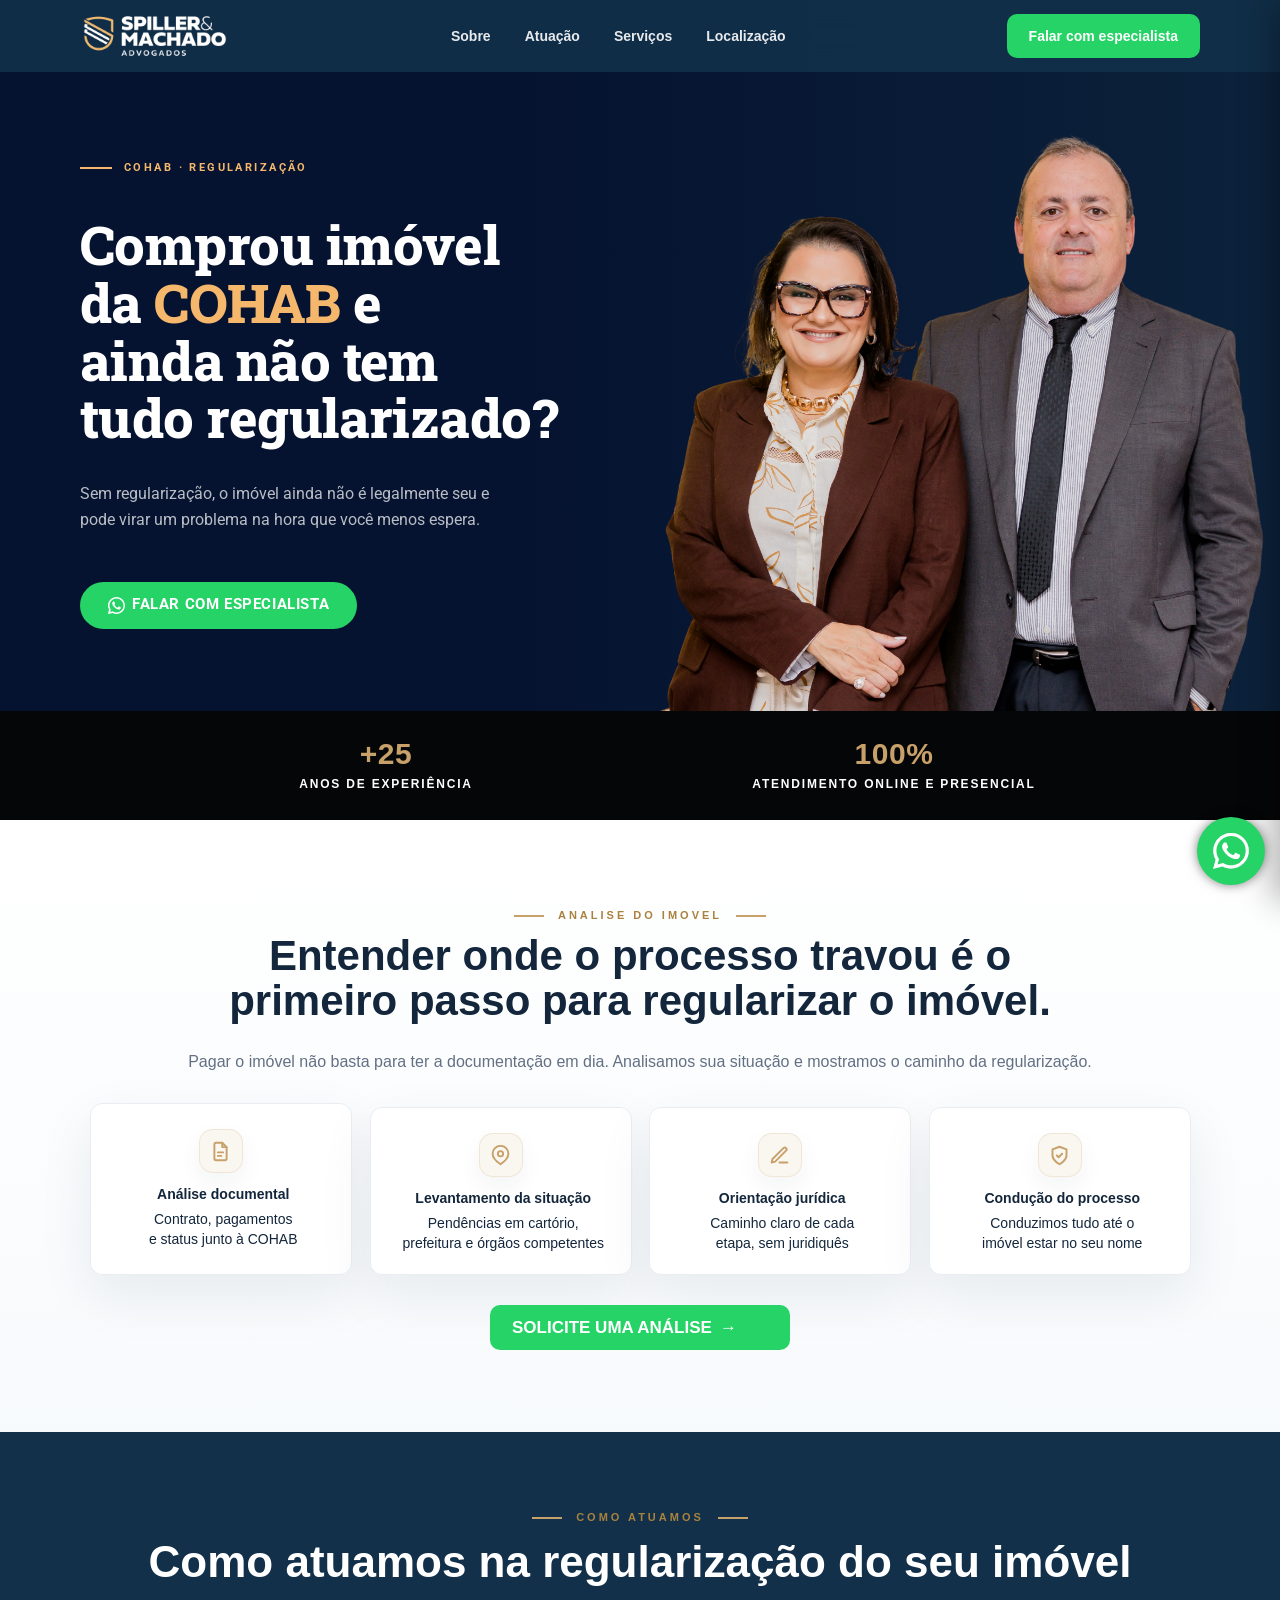
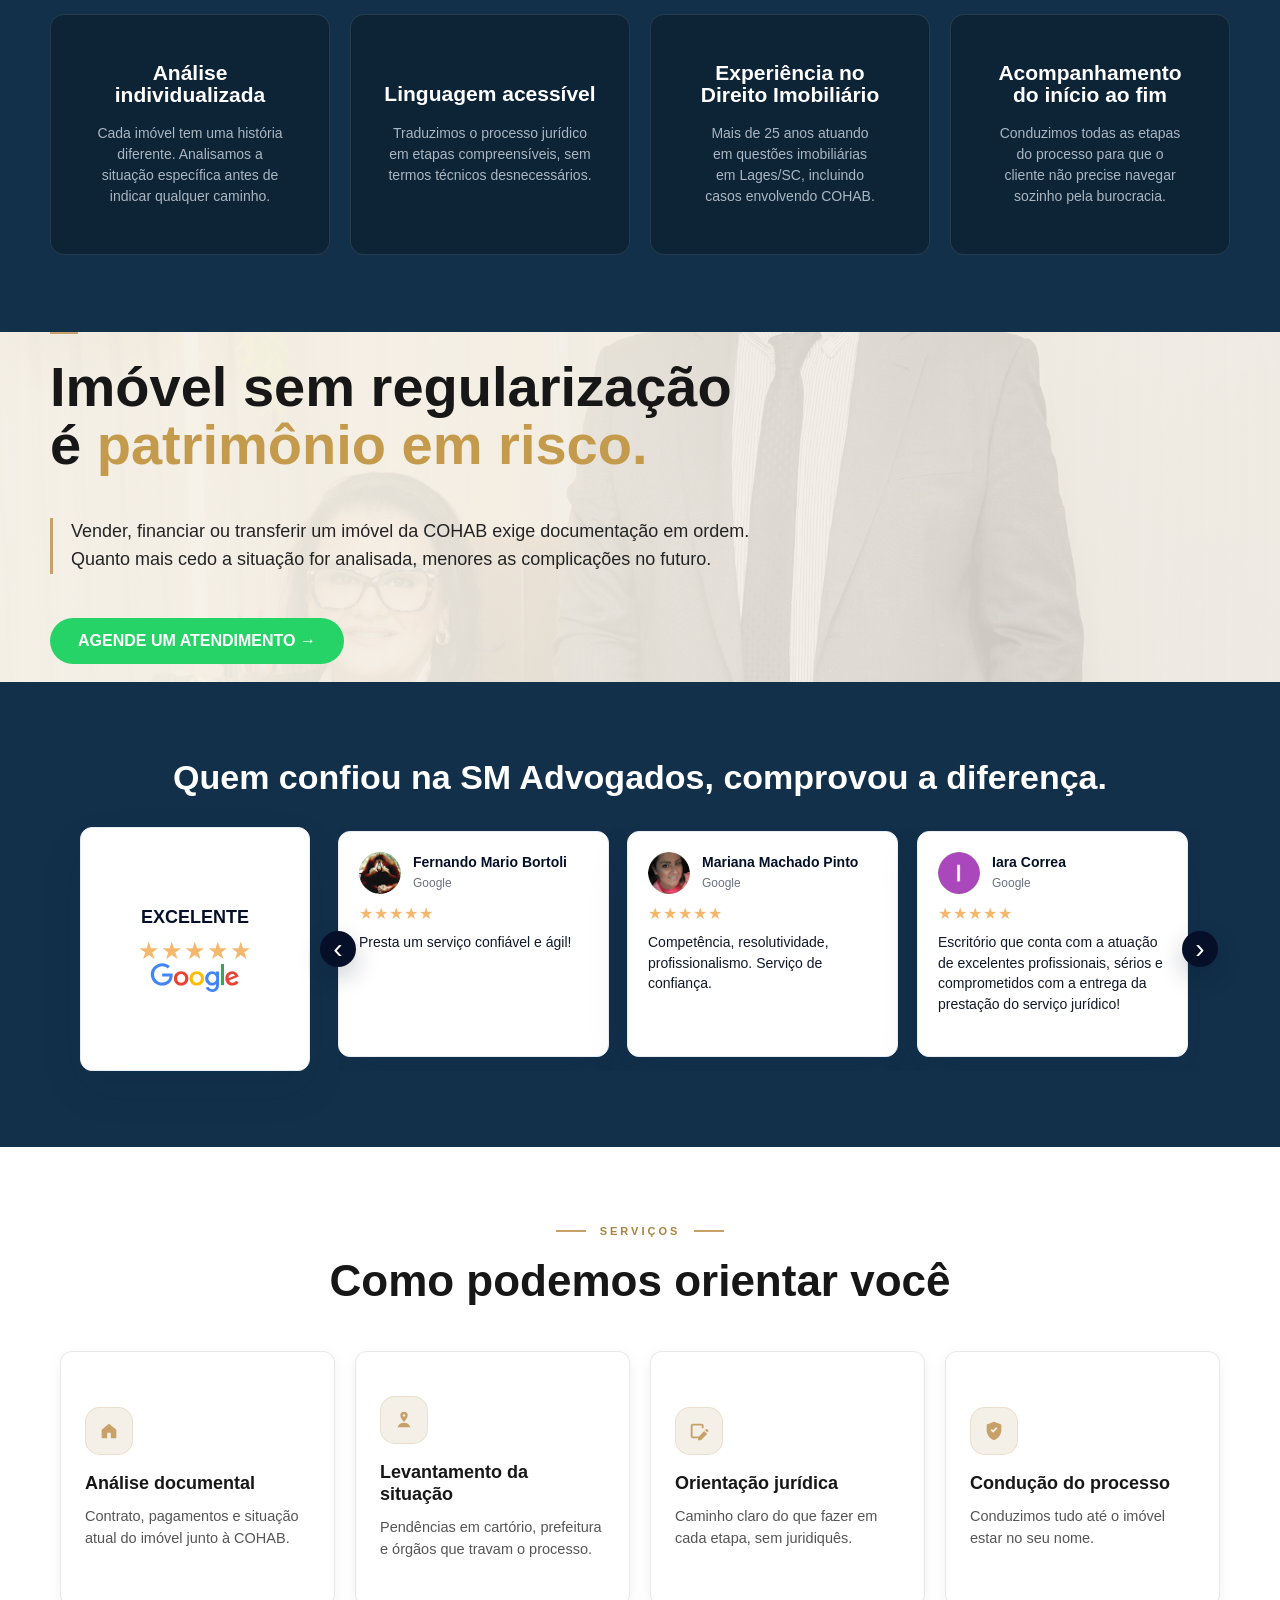
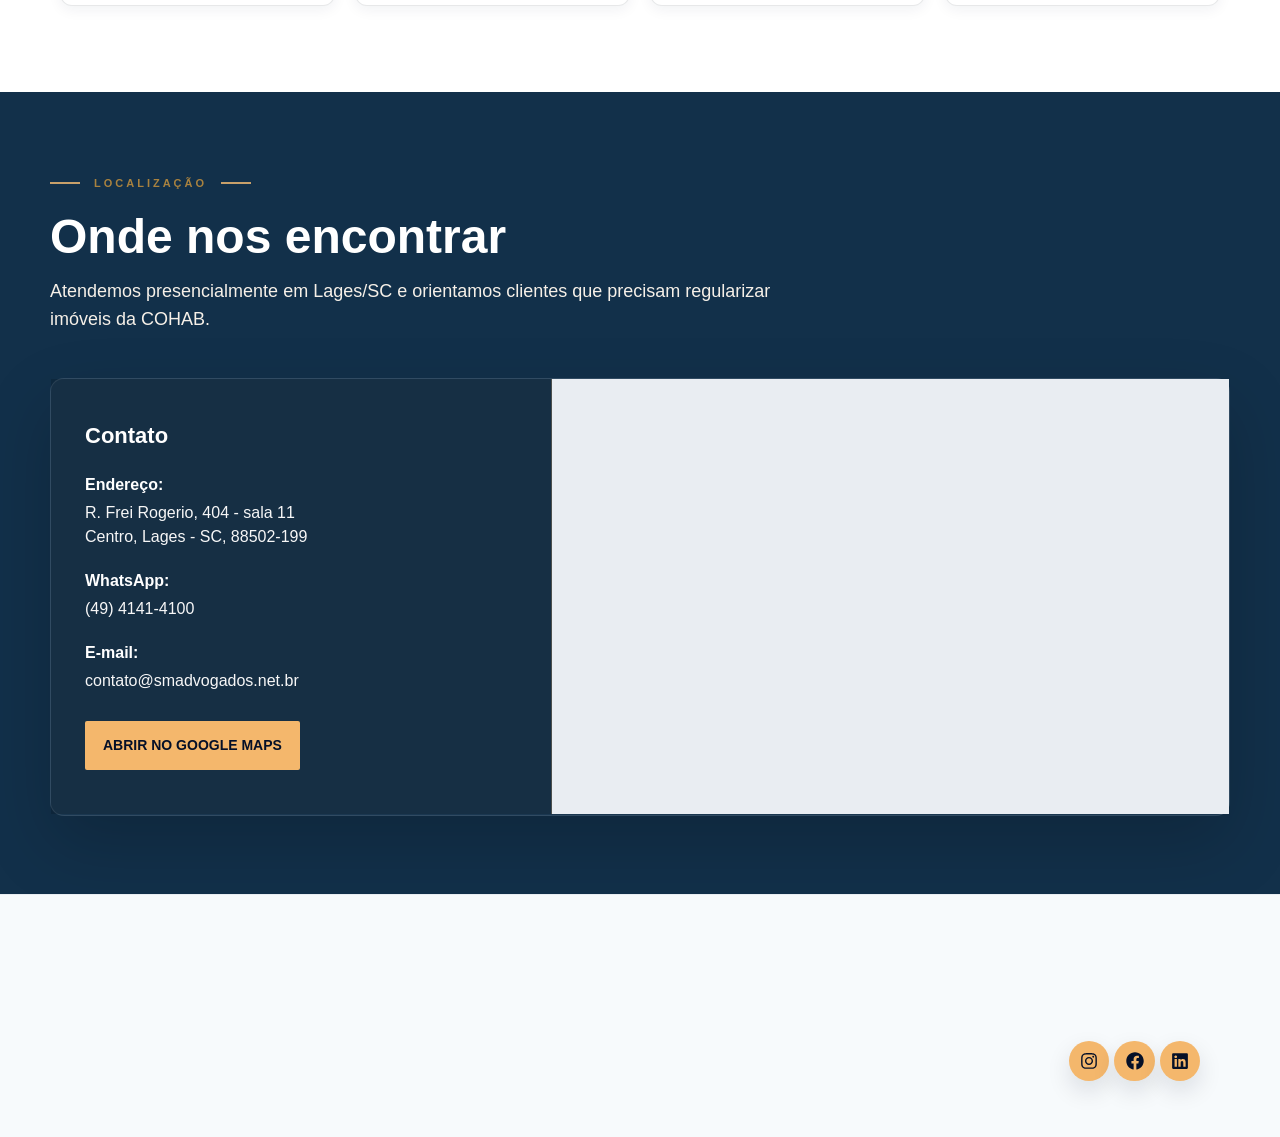
==== commit 8309dd59: "Atualiza WhatsApp da landing COHAB" ====
--- a/index.html
+++ b/index.html
@@ -5545,7 +5545,7 @@
     <a href="#contato">Serviços</a>
     <a href="#localizacao">Localização</a>
   </div>
-  <a class="sm-top-cta" href="https://api.whatsapp.com/send/?phone=5549989134612&amp;text=Ol%C3%A1%2C+vim+pelo+site%2C+gostaria+de+mais+informa%C3%A7%C3%B5es%21&amp;type=phone_number&amp;app_absent=0">Falar com especialista</a>
+  <a class="sm-top-cta" href="https://api.whatsapp.com/send/?phone=554941414100&amp;text=Ol%C3%A1%2C+vim+pelo+site+e+quero+regularizar+meu+im%C3%B3vel+da+COHAB.+Gostaria+de+entender+qual+%C3%A9+o+melhor+caminho+para+deixar+a+documenta%C3%A7%C3%A3o+em+dia.&amp;type=phone_number&amp;app_absent=0">Falar com especialista</a>
   <button class="sm-hamburger" aria-label="Abrir menu" aria-expanded="false">
     <span></span><span></span><span></span>
   </button>
@@ -5563,7 +5563,7 @@
     <a href="#localizacao">Localização</a>
   </nav>
   <div class="sm-mobile-drawer-footer">
-    <a class="sm-mobile-drawer-cta" href="https://api.whatsapp.com/send/?phone=5549989134612&amp;text=Ol%C3%A1%2C+vim+pelo+site%2C+gostaria+de+mais+informa%C3%A7%C3%B5es%21&amp;type=phone_number&amp;app_absent=0">Falar com especialista</a>
+    <a class="sm-mobile-drawer-cta" href="https://api.whatsapp.com/send/?phone=554941414100&amp;text=Ol%C3%A1%2C+vim+pelo+site+e+quero+regularizar+meu+im%C3%B3vel+da+COHAB.+Gostaria+de+entender+qual+%C3%A9+o+melhor+caminho+para+deixar+a+documenta%C3%A7%C3%A3o+em+dia.&amp;type=phone_number&amp;app_absent=0">Falar com especialista</a>
   </div>
 </div><div class="e-con-inner"><div class="elementor-shape elementor-shape-bottom" aria-hidden="true" data-negative="true">
 <svg xmlns="http://www.w3.org/2000/svg" viewBox="0 0 1000 100" preserveAspectRatio="none">
@@ -5573,7 +5573,7 @@
 </svg></div><div class="elementor-element elementor-element-15e8f8d4 e-con-full e-flex e-con e-child" data-id="15e8f8d4" data-element_type="container"><div class="elementor-element elementor-element-70b4f3c elementor-widget__width-initial elementor-widget elementor-widget-image" data-id="70b4f3c" data-element_type="widget" data-widget_type="image.default">
 <img data-lazyloaded="1" src="./Spiller &amp; Machado – Advogados_files/sm-logo-white.webp" fetchpriority="high" decoding="async" width="800" height="268" data-src="https://lp.smadvogados.net.br/wp-content/uploads/2025/07/sm-logo-white.webp" class="attachment-large size-large wp-image-46 entered litespeed-loaded" alt="" data-srcset="https://lp.smadvogados.net.br/wp-content/uploads/2025/07/sm-logo-white.webp 800w, https://lp.smadvogados.net.br/wp-content/uploads/2025/07/sm-logo-white-300x101.webp 300w, https://lp.smadvogados.net.br/wp-content/uploads/2025/07/sm-logo-white-768x257.webp 768w" data-sizes="(max-width: 800px) 100vw, 800px" data-ll-status="loaded" sizes="(max-width: 800px) 100vw, 800px" srcset="https://lp.smadvogados.net.br/wp-content/uploads/2025/07/sm-logo-white.webp 800w, https://lp.smadvogados.net.br/wp-content/uploads/2025/07/sm-logo-white-300x101.webp 300w, https://lp.smadvogados.net.br/wp-content/uploads/2025/07/sm-logo-white-768x257.webp 768w"><noscript><img fetchpriority="high" decoding="async" width="800" height="268" src="https://lp.smadvogados.net.br/wp-content/uploads/2025/07/sm-logo-white.webp" class="attachment-large size-large wp-image-46" alt="" srcset="https://lp.smadvogados.net.br/wp-content/uploads/2025/07/sm-logo-white.webp 800w, https://lp.smadvogados.net.br/wp-content/uploads/2025/07/sm-logo-white-300x101.webp 300w, https://lp.smadvogados.net.br/wp-content/uploads/2025/07/sm-logo-white-768x257.webp 768w" sizes="(max-width: 800px) 100vw, 800px" /></noscript></div><div class="sm-hero-tag"><span class="sm-hero-tag-dot"></span>COHAB · Regularização</div><div class="elementor-element elementor-element-6c650110 elementor-widget elementor-widget-heading" data-id="6c650110" data-element_type="widget" data-widget_type="heading.default"><h2 class="elementor-heading-title elementor-size-default">Comprou imóvel da <em class="sm-accent">COHAB</em> e ainda não tem tudo regularizado?</h2></div><div class="elementor-element elementor-element-6c661252 elementor-widget elementor-widget-text-editor" data-id="6c661252" data-element_type="widget" data-widget_type="text-editor.default">
 Sem regularização, o imóvel ainda não é legalmente seu e pode virar um problema na hora que você menos espera.</div><div class="elementor-element elementor-element-23ea1558 elementor-mobile-align-justify elementor-widget elementor-widget-button" data-id="23ea1558" data-element_type="widget" data-widget_type="button.default">
-<a class="elementor-button elementor-button-link elementor-size-sm elementor-animation-float" href="https://api.whatsapp.com/send/?phone=5549989134612&amp;text=Ol%C3%A1%2C+vim+pelo+site%2C+gostaria+de+mais+informa%C3%A7%C3%B5es%21&amp;type=phone_number&amp;app_absent=0" target="_blank">
+<a class="elementor-button elementor-button-link elementor-size-sm elementor-animation-float" href="https://api.whatsapp.com/send/?phone=554941414100&amp;text=Ol%C3%A1%2C+vim+pelo+site+e+quero+regularizar+meu+im%C3%B3vel+da+COHAB.+Gostaria+de+entender+qual+%C3%A9+o+melhor+caminho+para+deixar+a+documenta%C3%A7%C3%A3o+em+dia.&amp;type=phone_number&amp;app_absent=0" target="_blank">
 <span class="elementor-button-content-wrapper">
 <span class="elementor-button-text"><svg width="17" height="17" viewBox="0 0 24 24" fill="currentColor" style="vertical-align:middle;margin-right:7px;flex-shrink:0"><path d="M17.472 14.382c-.297-.149-1.758-.867-2.03-.967-.273-.099-.471-.148-.67.15-.197.297-.767.966-.94 1.164-.173.199-.347.223-.644.075-.297-.15-1.255-.463-2.39-1.475-.883-.788-1.48-1.761-1.653-2.059-.173-.297-.018-.458.13-.606.134-.133.298-.347.446-.52.149-.174.198-.298.298-.497.099-.198.05-.371-.025-.52-.075-.149-.669-1.612-.916-2.207-.242-.579-.487-.5-.669-.51-.173-.008-.371-.01-.57-.01-.198 0-.52.074-.792.372-.272.297-1.04 1.016-1.04 2.479 0 1.462 1.065 2.875 1.213 3.074.149.198 2.096 3.2 5.077 4.487.709.306 1.262.489 1.694.625.712.227 1.36.195 1.871.118.571-.085 1.758-.719 2.006-1.413.248-.694.248-1.289.173-1.413-.074-.124-.272-.198-.57-.347zM12 0C5.373 0 0 5.373 0 12c0 2.025.502 3.935 1.388 5.617L0 24l6.611-1.359A11.945 11.945 0 0012 24c6.627 0 12-5.373 12-12S18.627 0 12 0zm0 21.818a9.818 9.818 0 01-4.964-1.344l-.356-.211-3.685.87.885-3.593-.232-.37A9.818 9.818 0 0112 2.182c5.426 0 9.818 4.392 9.818 9.818s-4.392 9.818-9.818 9.818z"/></svg>Falar com especialista</span>
 </span>
@@ -5604,12 +5604,12 @@
 <span class="elementor-icon-list-icon">
 <svg aria-hidden="true" class="e-font-icon-svg e-fas-check" viewBox="0 0 512 512" xmlns="http://www.w3.org/2000/svg"><path d="M173.898 439.404l-166.4-166.4c-9.997-9.997-9.997-26.206 0-36.204l36.203-36.204c9.997-9.998 26.207-9.998 36.204 0L192 312.69 432.095 72.596c9.997-9.997 26.207-9.997 36.204 0l36.203 36.204c9.997 9.997 9.997 26.206 0 36.204l-294.4 294.401c-9.998 9.997-26.207 9.997-36.204-.001z"></path></svg>						</span>
 <span class="elementor-icon-list-text"><strong>Condução do processo</strong>Conduzimos tudo até o imóvel estar no seu nome</span></li></ul></div><div class="elementor-element elementor-element-38c844ac elementor-mobile-align-justify elementor-align-justify elementor-widget elementor-widget-button" data-id="38c844ac" data-element_type="widget" data-widget_type="button.default">
-<a class="elementor-button elementor-button-link elementor-size-sm elementor-animation-float" href="https://api.whatsapp.com/send/?phone=5549989134612&amp;text=Ol%C3%A1%2C+vim+pelo+site%2C+gostaria+de+mais+informa%C3%A7%C3%B5es%21&amp;type=phone_number&amp;app_absent=0" target="_blank">
+<a class="elementor-button elementor-button-link elementor-size-sm elementor-animation-float" href="https://api.whatsapp.com/send/?phone=554941414100&amp;text=Ol%C3%A1%2C+vim+pelo+site+e+quero+regularizar+meu+im%C3%B3vel+da+COHAB.+Gostaria+de+entender+qual+%C3%A9+o+melhor+caminho+para+deixar+a+documenta%C3%A7%C3%A3o+em+dia.&amp;type=phone_number&amp;app_absent=0" target="_blank">
 <span class="elementor-button-content-wrapper">
 <span class="elementor-button-text">Solicite uma análise</span>
 </span>
 </a></div></div></div></div><div class="elementor-element elementor-element-20839d76 e-flex e-con-boxed e-con e-parent e-lazyloaded" id="atuacao" data-id="20839d76" data-element_type="container" data-settings="{&quot;background_background&quot;:&quot;classic&quot;}"><div class="e-con-inner"><div class="elementor-element elementor-element-34e93d34 elementor-widget elementor-widget-heading" data-id="34e93d34" data-element_type="widget" data-widget_type="heading.default"><h2 class="elementor-heading-title elementor-size-default">Como atuamos na regularização do seu imóvel</h2></div><div class="elementor-element elementor-element-2f20cb99 e-con-full e-flex e-con e-child" data-id="2f20cb99" data-element_type="container"><div class="elementor-element elementor-element-3851909c e-con-full e-flex e-con e-child" data-id="3851909c" data-element_type="container"><div class="elementor-element elementor-element-6263e608 elementor-mobile-align-justify elementor-align-center elementor-widget elementor-widget-button" data-id="6263e608" data-element_type="widget" data-widget_type="button.default">
-<a class="elementor-button elementor-button-link elementor-size-sm elementor-animation-float" href="https://api.whatsapp.com/send/?phone=5549989134612&amp;text=Ol%C3%A1%2C+vim+pelo+site%2C+gostaria+de+mais+informa%C3%A7%C3%B5es%21&amp;type=phone_number&amp;app_absent=0" target="_blank">
+<a class="elementor-button elementor-button-link elementor-size-sm elementor-animation-float" href="https://api.whatsapp.com/send/?phone=554941414100&amp;text=Ol%C3%A1%2C+vim+pelo+site+e+quero+regularizar+meu+im%C3%B3vel+da+COHAB.+Gostaria+de+entender+qual+%C3%A9+o+melhor+caminho+para+deixar+a+documenta%C3%A7%C3%A3o+em+dia.&amp;type=phone_number&amp;app_absent=0" target="_blank">
 <span class="elementor-button-content-wrapper">
 <span class="elementor-button-text">Fale conosco!</span>
 </span>
@@ -5628,7 +5628,7 @@
 Conduzimos todas as etapas do processo para que o cliente não precise navegar sozinho pela burocracia.</p></div></div></div></div></div></div><div class="elementor-element elementor-element-1dcc6909 e-con-full e-flex e-con e-child" data-id="1dcc6909" data-element_type="container"><div class="elementor-element elementor-element-26e60c00 elementor-widget elementor-widget-image" data-id="26e60c00" data-element_type="widget" data-widget_type="image.default">
 <img data-lazyloaded="1" src="./Spiller &amp; Machado – Advogados_files/foto-da-ss.jpg" loading="lazy" decoding="async" width="2048" height="1536" data-src="./Spiller &amp; Machado – Advogados_files/foto-da-ss.jpg" class="attachment-large size-large wp-image-sm-equipe entered litespeed-loaded" alt="Equipe SM Advogados" data-ll-status="loaded"><noscript><img loading="lazy" decoding="async" width="2048" height="1536" src="./Spiller &amp; Machado – Advogados_files/foto-da-ss.jpg" class="attachment-large size-large wp-image-sm-equipe" alt="Equipe SM Advogados" /></noscript></div></div></div></div></div><div class="elementor-element elementor-element-42f7fbc9 e-flex e-con-boxed e-con e-parent e-lazyloaded" data-id="42f7fbc9" data-element_type="container" data-settings="{&quot;background_background&quot;:&quot;classic&quot;}"><div class="e-con-inner"><div class="elementor-element elementor-element-60c4c3ed elementor-widget elementor-widget-heading" data-id="60c4c3ed" data-element_type="widget" data-widget_type="heading.default"><h2 class="elementor-heading-title elementor-size-default">Imóvel sem regularização é <strong>patrimônio em risco.</strong></h2></div><div class="elementor-element elementor-element-34c5644a elementor-widget elementor-widget-text-editor" data-id="34c5644a" data-element_type="widget" data-widget_type="text-editor.default">
 Vender, financiar ou transferir um imóvel da COHAB exige documentação em ordem. Quanto mais cedo a situação for analisada, menores as complicações no futuro.</div><div class="elementor-element elementor-element-12ecc9da elementor-align-center elementor-mobile-align-justify elementor-widget elementor-widget-button" data-id="12ecc9da" data-element_type="widget" data-widget_type="button.default">
-<a class="elementor-button elementor-button-link elementor-size-sm elementor-animation-float" href="https://api.whatsapp.com/send/?phone=5549989134612&amp;text=Ol%C3%A1%2C+vim+pelo+site%2C+gostaria+de+mais+informa%C3%A7%C3%B5es%21&amp;type=phone_number&amp;app_absent=0" target="_blank">
+<a class="elementor-button elementor-button-link elementor-size-sm elementor-animation-float" href="https://api.whatsapp.com/send/?phone=554941414100&amp;text=Ol%C3%A1%2C+vim+pelo+site+e+quero+regularizar+meu+im%C3%B3vel+da+COHAB.+Gostaria+de+entender+qual+%C3%A9+o+melhor+caminho+para+deixar+a+documenta%C3%A7%C3%A3o+em+dia.&amp;type=phone_number&amp;app_absent=0" target="_blank">
 <span class="elementor-button-content-wrapper">
 <span class="elementor-button-text">Agende um atendimento</span>
 </span>
@@ -5716,7 +5716,7 @@
         </div>
         <div class="sm-location-info">
           <strong>WhatsApp:</strong>
-          <p>(49) 98913-4612</p>
+          <p>(49) 4141-4100</p>
         </div>
         <div class="sm-location-info">
           <strong>E-mail:</strong>
@@ -5758,7 +5758,7 @@
 <path fill-rule="evenodd" clip-rule="evenodd" style="fill: #FFF;" fill="#FFF" d="M462.273 349.294c-11.234-24.977-23.062-25.477-33.75-25.914-8.742-.375-18.75-.352-28.742-.352-10 0-26.25 3.758-39.992 18.766-13.75 15.008-52.5 51.289-52.5 125.078 0 73.797 53.75 145.102 61.242 155.117 7.5 10 103.758 166.266 256.203 226.383 126.695 49.961 152.477 40.023 179.977 37.523s88.734-36.273 101.234-71.297c12.5-35.016 12.5-65.031 8.75-71.305-3.75-6.25-13.75-10-28.75-17.5s-88.734-43.789-102.484-48.789-23.75-7.5-33.75 7.516c-10 15-38.727 48.773-47.477 58.773-8.75 10.023-17.5 11.273-32.5 3.773-15-7.523-63.305-23.344-120.609-74.438-44.586-39.75-74.688-88.844-83.438-103.859-8.75-15-.938-23.125 6.586-30.602 6.734-6.719 15-17.508 22.5-26.266 7.484-8.758 9.984-15.008 14.984-25.008 5-10.016 2.5-18.773-1.25-26.273s-32.898-81.67-46.234-111.326z"></path>
 <path style="fill: #FFFFFF;" fill="#FFF" d="M1036.898 176.091C923.562 62.677 772.859.185 612.297.114 281.43.114 12.172 269.286 12.039 600.137 12 705.896 39.633 809.13 92.156 900.13L7 1211.067l318.203-83.438c87.672 47.812 186.383 73.008 286.836 73.047h.255.003c330.812 0 600.109-269.219 600.25-600.055.055-160.343-62.328-311.108-175.649-424.53zm-424.601 923.242h-.195c-89.539-.047-177.344-24.086-253.93-69.531l-18.227-10.805-188.828 49.508 50.414-184.039-11.875-18.867c-49.945-79.414-76.312-171.188-76.273-265.422.109-274.992 223.906-498.711 499.102-498.711 133.266.055 258.516 52 352.719 146.266 94.195 94.266 146.031 219.578 145.992 352.852-.118 274.999-223.923 498.749-498.899 498.749z"></path>
 </svg></div></div></div></div>
- <script data-optimized="1" src="[data-uri]" defer=""></script> <script data-optimized="1" id="ht_ctc_app_js-js-extra" src="[data-uri]" defer=""></script> <script data-optimized="1" src="./Spiller &amp; Machado – Advogados_files/2517c67034686c7ff00caa47de012248.js.download" id="ht_ctc_app_js-js" defer="" data-deferred="1"></script> <script data-optimized="1" src="./Spiller &amp; Machado – Advogados_files/a89a374c4cab2b7cc3c8f278bfebb26d.js.download" id="hello-theme-frontend-js" defer="" data-deferred="1"></script> <script data-optimized="1" src="./Spiller &amp; Machado – Advogados_files/52ba7bf863eb4f694e86304bd69a116d.js.download" id="elementor-webpack-runtime-js" defer="" data-deferred="1"></script> <script data-optimized="1" src="./Spiller &amp; Machado – Advogados_files/679aab910b8a64797862ec61d0130872.js.download" id="elementor-frontend-modules-js" defer="" data-deferred="1"></script> <script data-optimized="1" src="./Spiller &amp; Machado – Advogados_files/08e527db177037bf7699004dbcf4a5e3.js.download" id="jquery-ui-core-js" defer="" data-deferred="1"></script> <script data-optimized="1" id="elementor-frontend-js-before" src="[data-uri]" defer=""></script> <script data-optimized="1" src="./Spiller &amp; Machado – Advogados_files/af44ad7131430f5ad2321b0e7f04b6b1.js.download" id="elementor-frontend-js" defer="" data-deferred="1"></script> <script src="./Spiller &amp; Machado – Advogados_files/loader.js.download" id="trustindex-loader-js-js" data-wp-strategy="async" defer="" data-deferred="1" data-ti-widget-inited="true"></script> <script data-optimized="1" src="./Spiller &amp; Machado – Advogados_files/6b7218f7b5699b099aff03c51724387f.js.download" id="elementor-pro-webpack-runtime-js" defer="" data-deferred="1"></script> <script data-optimized="1" src="./Spiller &amp; Machado – Advogados_files/1b71b1d0b0745efa7d1615dbbc2153c0.js.download" id="wp-hooks-js" defer="" data-deferred="1"></script> <script data-optimized="1" src="./Spiller &amp; Machado – Advogados_files/5bb92e2bd416cba51c95073683d8f47c.js.download" id="wp-i18n-js" defer="" data-deferred="1"></script> <script data-optimized="1" id="wp-i18n-js-after" src="[data-uri]" defer=""></script> <script data-optimized="1" id="elementor-pro-frontend-js-before" src="[data-uri]" defer=""></script> <script data-optimized="1" src="./Spiller &amp; Machado – Advogados_files/4ddc1c5faac279e123bc2bf47cd8f1f4.js.download" id="elementor-pro-frontend-js" defer="" data-deferred="1"></script> <script data-optimized="1" src="./Spiller &amp; Machado – Advogados_files/22946da1faac56234e0ed125d3966921.js.download" id="pro-elements-handlers-js" defer="" data-deferred="1"></script> <script id="wp-emoji-settings" type="application/json">{"baseUrl":"https://s.w.org/images/core/emoji/17.0.2/72x72/","ext":".png","svgUrl":"https://s.w.org/images/core/emoji/17.0.2/svg/","svgExt":".svg","source":{"concatemoji":"https://lp.smadvogados.net.br/wp-includes/js/wp-emoji-release.min.js?ver=6.9.4"}}</script> <script type="module">/*! This file is auto-generated */
+ <script data-optimized="1" src="[data-uri]" defer=""></script> <script data-optimized="1" id="ht_ctc_app_js-js-extra" src="[data-uri]" defer=""></script> <script data-optimized="1" src="./Spiller &amp; Machado – Advogados_files/2517c67034686c7ff00caa47de012248.js.download" id="ht_ctc_app_js-js" defer="" data-deferred="1"></script> <script data-optimized="1" src="./Spiller &amp; Machado – Advogados_files/a89a374c4cab2b7cc3c8f278bfebb26d.js.download" id="hello-theme-frontend-js" defer="" data-deferred="1"></script> <script data-optimized="1" src="./Spiller &amp; Machado – Advogados_files/52ba7bf863eb4f694e86304bd69a116d.js.download" id="elementor-webpack-runtime-js" defer="" data-deferred="1"></script> <script data-optimized="1" src="./Spiller &amp; Machado – Advogados_files/679aab910b8a64797862ec61d0130872.js.download" id="elementor-frontend-modules-js" defer="" data-deferred="1"></script> <script data-optimized="1" src="./Spiller &amp; Machado – Advogados_files/08e527db177037bf7699004dbcf4a5e3.js.download" id="jquery-ui-core-js" defer="" data-deferred="1"></script> <script data-optimized="1" id="elementor-frontend-js-before" src="[data-uri]" defer=""></script> <script data-optimized="1" src="./Spiller &amp; Machado – Advogados_files/af44ad7131430f5ad2321b0e7f04b6b1.js.download" id="elementor-frontend-js" defer="" data-deferred="1"></script> <script src="./Spiller &amp; Machado – Advogados_files/loader.js.download" id="trustindex-loader-js-js" data-wp-strategy="async" defer="" data-deferred="1" data-ti-widget-inited="true"></script> <script data-optimized="1" src="./Spiller &amp; Machado – Advogados_files/6b7218f7b5699b099aff03c51724387f.js.download" id="elementor-pro-webpack-runtime-js" defer="" data-deferred="1"></script> <script data-optimized="1" src="./Spiller &amp; Machado – Advogados_files/1b71b1d0b0745efa7d1615dbbc2153c0.js.download" id="wp-hooks-js" defer="" data-deferred="1"></script> <script data-optimized="1" src="./Spiller &amp; Machado – Advogados_files/5bb92e2bd416cba51c95073683d8f47c.js.download" id="wp-i18n-js" defer="" data-deferred="1"></script> <script data-optimized="1" id="wp-i18n-js-after" src="[data-uri]" defer=""></script> <script data-optimized="1" id="elementor-pro-frontend-js-before" src="[data-uri]" defer=""></script> <script data-optimized="1" src="./Spiller &amp; Machado – Advogados_files/4ddc1c5faac279e123bc2bf47cd8f1f4.js.download" id="elementor-pro-frontend-js" defer="" data-deferred="1"></script> <script data-optimized="1" src="./Spiller &amp; Machado – Advogados_files/22946da1faac56234e0ed125d3966921.js.download" id="pro-elements-handlers-js" defer="" data-deferred="1"></script> <script id="wp-emoji-settings" type="application/json">{"baseUrl":"https://s.w.org/images/core/emoji/17.0.2/72x72/","ext":".png","svgUrl":"https://s.w.org/images/core/emoji/17.0.2/svg/","svgExt":".svg","source":{"concatemoji":"https://lp.smadvogados.net.br/wp-includes/js/wp-emoji-release.min.js?ver=6.9.4"}}</script> <script type="module">/*! This file is auto-generated */
 const a=JSON.parse(document.getElementById("wp-emoji-settings").textContent),o=(window._wpemojiSettings=a,"wpEmojiSettingsSupports"),s=["flag","emoji"];function i(e){try{var t={supportTests:e,timestamp:(new Date).valueOf()};sessionStorage.setItem(o,JSON.stringify(t))}catch(e){}}function c(e,t,n){e.clearRect(0,0,e.canvas.width,e.canvas.height),e.fillText(t,0,0);t=new Uint32Array(e.getImageData(0,0,e.canvas.width,e.canvas.height).data);e.clearRect(0,0,e.canvas.width,e.canvas.height),e.fillText(n,0,0);const a=new Uint32Array(e.getImageData(0,0,e.canvas.width,e.canvas.height).data);return t.every((e,t)=>e===a[t])}function p(e,t){e.clearRect(0,0,e.canvas.width,e.canvas.height),e.fillText(t,0,0);var n=e.getImageData(16,16,1,1);for(let e=0;e<n.data.length;e++)if(0!==n.data[e])return!1;return!0}function u(e,t,n,a){switch(t){case"flag":return n(e,"\ud83c\udff3\ufe0f\u200d\u26a7\ufe0f","\ud83c\udff3\ufe0f\u200b\u26a7\ufe0f")?!1:!n(e,"\ud83c\udde8\ud83c\uddf6","\ud83c\udde8\u200b\ud83c\uddf6")&&!n(e,"\ud83c\udff4\udb40\udc67\udb40\udc62\udb40\udc65\udb40\udc6e\udb40\udc67\udb40\udc7f","\ud83c\udff4\u200b\udb40\udc67\u200b\udb40\udc62\u200b\udb40\udc65\u200b\udb40\udc6e\u200b\udb40\udc67\u200b\udb40\udc7f");case"emoji":return!a(e,"\ud83e\u1fac8")}return!1}function f(e,t,n,a){let r;const o=(r="undefined"!=typeof WorkerGlobalScope&&self instanceof WorkerGlobalScope?new OffscreenCanvas(300,150):document.createElement("canvas")).getContext("2d",{willReadFrequently:!0}),s=(o.textBaseline="top",o.font="600 32px Arial",{});return e.forEach(e=>{s[e]=t(o,e,n,a)}),s}function r(e){var t=document.createElement("script");t.src=e,t.defer=!0,document.head.appendChild(t)}a.supports={everything:!0,everythingExceptFlag:!0},new Promise(t=>{let n=function(){try{var e=JSON.parse(sessionStorage.getItem(o));if("object"==typeof e&&"number"==typeof e.timestamp&&(new Date).valueOf()<e.timestamp+604800&&"object"==typeof e.supportTests)return e.supportTests}catch(e){}return null}();if(!n){if("undefined"!=typeof Worker&&"undefined"!=typeof OffscreenCanvas&&"undefined"!=typeof URL&&URL.createObjectURL&&"undefined"!=typeof Blob)try{var e="postMessage("+f.toString()+"("+[JSON.stringify(s),u.toString(),c.toString(),p.toString()].join(",")+"));",a=new Blob([e],{type:"text/javascript"});const r=new Worker(URL.createObjectURL(a),{name:"wpTestEmojiSupports"});return void(r.onmessage=e=>{i(n=e.data),r.terminate(),t(n)})}catch(e){}i(n=f(s,u,c,p))}t(n)}).then(e=>{for(const n in e)a.supports[n]=e[n],a.supports.everything=a.supports.everything&&a.supports[n],"flag"!==n&&(a.supports.everythingExceptFlag=a.supports.everythingExceptFlag&&a.supports[n]);var t;a.supports.everythingExceptFlag=a.supports.everythingExceptFlag&&!a.supports.flag,a.supports.everything||((t=a.source||{}).concatemoji?r(t.concatemoji):t.wpemoji&&t.twemoji&&(r(t.twemoji),r(t.wpemoji)))});
 //# sourceURL=https://lp.smadvogados.net.br/wp-includes/js/wp-emoji-loader.min.js</script> <script data-no-optimize="1">window.lazyLoadOptions=Object.assign({},{threshold:300},window.lazyLoadOptions||{});!function(t,e){"object"==typeof exports&&"undefined"!=typeof module?module.exports=e():"function"==typeof define&&define.amd?define(e):(t="undefined"!=typeof globalThis?globalThis:t||self).LazyLoad=e()}(this,function(){"use strict";function e(){return(e=Object.assign||function(t){for(var e=1;e<arguments.length;e++){var n,a=arguments[e];for(n in a)Object.prototype.hasOwnProperty.call(a,n)&&(t[n]=a[n])}return t}).apply(this,arguments)}function o(t){return e({},at,t)}function l(t,e){return t.getAttribute(gt+e)}function c(t){return l(t,vt)}function s(t,e){return function(t,e,n){e=gt+e;null!==n?t.setAttribute(e,n):t.removeAttribute(e)}(t,vt,e)}function i(t){return s(t,null),0}function r(t){return null===c(t)}function u(t){return c(t)===_t}function d(t,e,n,a){t&&(void 0===a?void 0===n?t(e):t(e,n):t(e,n,a))}function f(t,e){et?t.classList.add(e):t.className+=(t.className?" ":"")+e}function _(t,e){et?t.classList.remove(e):t.className=t.className.replace(new RegExp("(^|\\s+)"+e+"(\\s+|$)")," ").replace(/^\s+/,"").replace(/\s+$/,"")}function g(t){return t.llTempImage}function v(t,e){!e||(e=e._observer)&&e.unobserve(t)}function b(t,e){t&&(t.loadingCount+=e)}function p(t,e){t&&(t.toLoadCount=e)}function n(t){for(var e,n=[],a=0;e=t.children[a];a+=1)"SOURCE"===e.tagName&&n.push(e);return n}function h(t,e){(t=t.parentNode)&&"PICTURE"===t.tagName&&n(t).forEach(e)}function a(t,e){n(t).forEach(e)}function m(t){return!!t[lt]}function E(t){return t[lt]}function I(t){return delete t[lt]}function y(e,t){var n;m(e)||(n={},t.forEach(function(t){n[t]=e.getAttribute(t)}),e[lt]=n)}function L(a,t){var o;m(a)&&(o=E(a),t.forEach(function(t){var e,n;e=a,(t=o[n=t])?e.setAttribute(n,t):e.removeAttribute(n)}))}function k(t,e,n){f(t,e.class_loading),s(t,st),n&&(b(n,1),d(e.callback_loading,t,n))}function A(t,e,n){n&&t.setAttribute(e,n)}function O(t,e){A(t,rt,l(t,e.data_sizes)),A(t,it,l(t,e.data_srcset)),A(t,ot,l(t,e.data_src))}function w(t,e,n){var a=l(t,e.data_bg_multi),o=l(t,e.data_bg_multi_hidpi);(a=nt&&o?o:a)&&(t.style.backgroundImage=a,n=n,f(t=t,(e=e).class_applied),s(t,dt),n&&(e.unobserve_completed&&v(t,e),d(e.callback_applied,t,n)))}function x(t,e){!e||0<e.loadingCount||0<e.toLoadCount||d(t.callback_finish,e)}function M(t,e,n){t.addEventListener(e,n),t.llEvLisnrs[e]=n}function N(t){return!!t.llEvLisnrs}function z(t){if(N(t)){var e,n,a=t.llEvLisnrs;for(e in a){var o=a[e];n=e,o=o,t.removeEventListener(n,o)}delete t.llEvLisnrs}}function C(t,e,n){var a;delete t.llTempImage,b(n,-1),(a=n)&&--a.toLoadCount,_(t,e.class_loading),e.unobserve_completed&&v(t,n)}function R(i,r,c){var l=g(i)||i;N(l)||function(t,e,n){N(t)||(t.llEvLisnrs={});var a="VIDEO"===t.tagName?"loadeddata":"load";M(t,a,e),M(t,"error",n)}(l,function(t){var e,n,a,o;n=r,a=c,o=u(e=i),C(e,n,a),f(e,n.class_loaded),s(e,ut),d(n.callback_loaded,e,a),o||x(n,a),z(l)},function(t){var e,n,a,o;n=r,a=c,o=u(e=i),C(e,n,a),f(e,n.class_error),s(e,ft),d(n.callback_error,e,a),o||x(n,a),z(l)})}function T(t,e,n){var a,o,i,r,c;t.llTempImage=document.createElement("IMG"),R(t,e,n),m(c=t)||(c[lt]={backgroundImage:c.style.backgroundImage}),i=n,r=l(a=t,(o=e).data_bg),c=l(a,o.data_bg_hidpi),(r=nt&&c?c:r)&&(a.style.backgroundImage='url("'.concat(r,'")'),g(a).setAttribute(ot,r),k(a,o,i)),w(t,e,n)}function G(t,e,n){var a;R(t,e,n),a=e,e=n,(t=Et[(n=t).tagName])&&(t(n,a),k(n,a,e))}function D(t,e,n){var a;a=t,(-1<It.indexOf(a.tagName)?G:T)(t,e,n)}function S(t,e,n){var a;t.setAttribute("loading","lazy"),R(t,e,n),a=e,(e=Et[(n=t).tagName])&&e(n,a),s(t,_t)}function V(t){t.removeAttribute(ot),t.removeAttribute(it),t.removeAttribute(rt)}function j(t){h(t,function(t){L(t,mt)}),L(t,mt)}function F(t){var e;(e=yt[t.tagName])?e(t):m(e=t)&&(t=E(e),e.style.backgroundImage=t.backgroundImage)}function P(t,e){var n;F(t),n=e,r(e=t)||u(e)||(_(e,n.class_entered),_(e,n.class_exited),_(e,n.class_applied),_(e,n.class_loading),_(e,n.class_loaded),_(e,n.class_error)),i(t),I(t)}function U(t,e,n,a){var o;n.cancel_on_exit&&(c(t)!==st||"IMG"===t.tagName&&(z(t),h(o=t,function(t){V(t)}),V(o),j(t),_(t,n.class_loading),b(a,-1),i(t),d(n.callback_cancel,t,e,a)))}function $(t,e,n,a){var o,i,r=(i=t,0<=bt.indexOf(c(i)));s(t,"entered"),f(t,n.class_entered),_(t,n.class_exited),o=t,i=a,n.unobserve_entered&&v(o,i),d(n.callback_enter,t,e,a),r||D(t,n,a)}function q(t){return t.use_native&&"loading"in HTMLImageElement.prototype}function H(t,o,i){t.forEach(function(t){return(a=t).isIntersecting||0<a.intersectionRatio?$(t.target,t,o,i):(e=t.target,n=t,a=o,t=i,void(r(e)||(f(e,a.class_exited),U(e,n,a,t),d(a.callback_exit,e,n,t))));var e,n,a})}function B(e,n){var t;tt&&!q(e)&&(n._observer=new IntersectionObserver(function(t){H(t,e,n)},{root:(t=e).container===document?null:t.container,rootMargin:t.thresholds||t.threshold+"px"}))}function J(t){return Array.prototype.slice.call(t)}function K(t){return t.container.querySelectorAll(t.elements_selector)}function Q(t){return c(t)===ft}function W(t,e){return e=t||K(e),J(e).filter(r)}function X(e,t){var n;(n=K(e),J(n).filter(Q)).forEach(function(t){_(t,e.class_error),i(t)}),t.update()}function t(t,e){var n,a,t=o(t);this._settings=t,this.loadingCount=0,B(t,this),n=t,a=this,Y&&window.addEventListener("online",function(){X(n,a)}),this.update(e)}var Y="undefined"!=typeof window,Z=Y&&!("onscroll"in window)||"undefined"!=typeof navigator&&/(gle|ing|ro)bot|crawl|spider/i.test(navigator.userAgent),tt=Y&&"IntersectionObserver"in window,et=Y&&"classList"in document.createElement("p"),nt=Y&&1<window.devicePixelRatio,at={elements_selector:".lazy",container:Z||Y?document:null,threshold:300,thresholds:null,data_src:"src",data_srcset:"srcset",data_sizes:"sizes",data_bg:"bg",data_bg_hidpi:"bg-hidpi",data_bg_multi:"bg-multi",data_bg_multi_hidpi:"bg-multi-hidpi",data_poster:"poster",class_applied:"applied",class_loading:"litespeed-loading",class_loaded:"litespeed-loaded",class_error:"error",class_entered:"entered",class_exited:"exited",unobserve_completed:!0,unobserve_entered:!1,cancel_on_exit:!0,callback_enter:null,callback_exit:null,callback_applied:null,callback_loading:null,callback_loaded:null,callback_error:null,callback_finish:null,callback_cancel:null,use_native:!1},ot="src",it="srcset",rt="sizes",ct="poster",lt="llOriginalAttrs",st="loading",ut="loaded",dt="applied",ft="error",_t="native",gt="data-",vt="ll-status",bt=[st,ut,dt,ft],pt=[ot],ht=[ot,ct],mt=[ot,it,rt],Et={IMG:function(t,e){h(t,function(t){y(t,mt),O(t,e)}),y(t,mt),O(t,e)},IFRAME:function(t,e){y(t,pt),A(t,ot,l(t,e.data_src))},VIDEO:function(t,e){a(t,function(t){y(t,pt),A(t,ot,l(t,e.data_src))}),y(t,ht),A(t,ct,l(t,e.data_poster)),A(t,ot,l(t,e.data_src)),t.load()}},It=["IMG","IFRAME","VIDEO"],yt={IMG:j,IFRAME:function(t){L(t,pt)},VIDEO:function(t){a(t,function(t){L(t,pt)}),L(t,ht),t.load()}},Lt=["IMG","IFRAME","VIDEO"];return t.prototype={update:function(t){var e,n,a,o=this._settings,i=W(t,o);{if(p(this,i.length),!Z&&tt)return q(o)?(e=o,n=this,i.forEach(function(t){-1!==Lt.indexOf(t.tagName)&&S(t,e,n)}),void p(n,0)):(t=this._observer,o=i,t.disconnect(),a=t,void o.forEach(function(t){a.observe(t)}));this.loadAll(i)}},destroy:function(){this._observer&&this._observer.disconnect(),K(this._settings).forEach(function(t){I(t)}),delete this._observer,delete this._settings,delete this.loadingCount,delete this.toLoadCount},loadAll:function(t){var e=this,n=this._settings;W(t,n).forEach(function(t){v(t,e),D(t,n,e)})},restoreAll:function(){var e=this._settings;K(e).forEach(function(t){P(t,e)})}},t.load=function(t,e){e=o(e);D(t,e)},t.resetStatus=function(t){i(t)},t}),function(t,e){"use strict";function n(){e.body.classList.add("litespeed_lazyloaded")}function a(){console.log("[LiteSpeed] Start Lazy Load"),o=new LazyLoad(Object.assign({},t.lazyLoadOptions||{},{elements_selector:"[data-lazyloaded]",callback_finish:n})),i=function(){o.update()},t.MutationObserver&&new MutationObserver(i).observe(e.documentElement,{childList:!0,subtree:!0,attributes:!0})}var o,i;t.addEventListener?t.addEventListener("load",a,!1):t.attachEvent("onload",a)}(window,document);</script>
 
